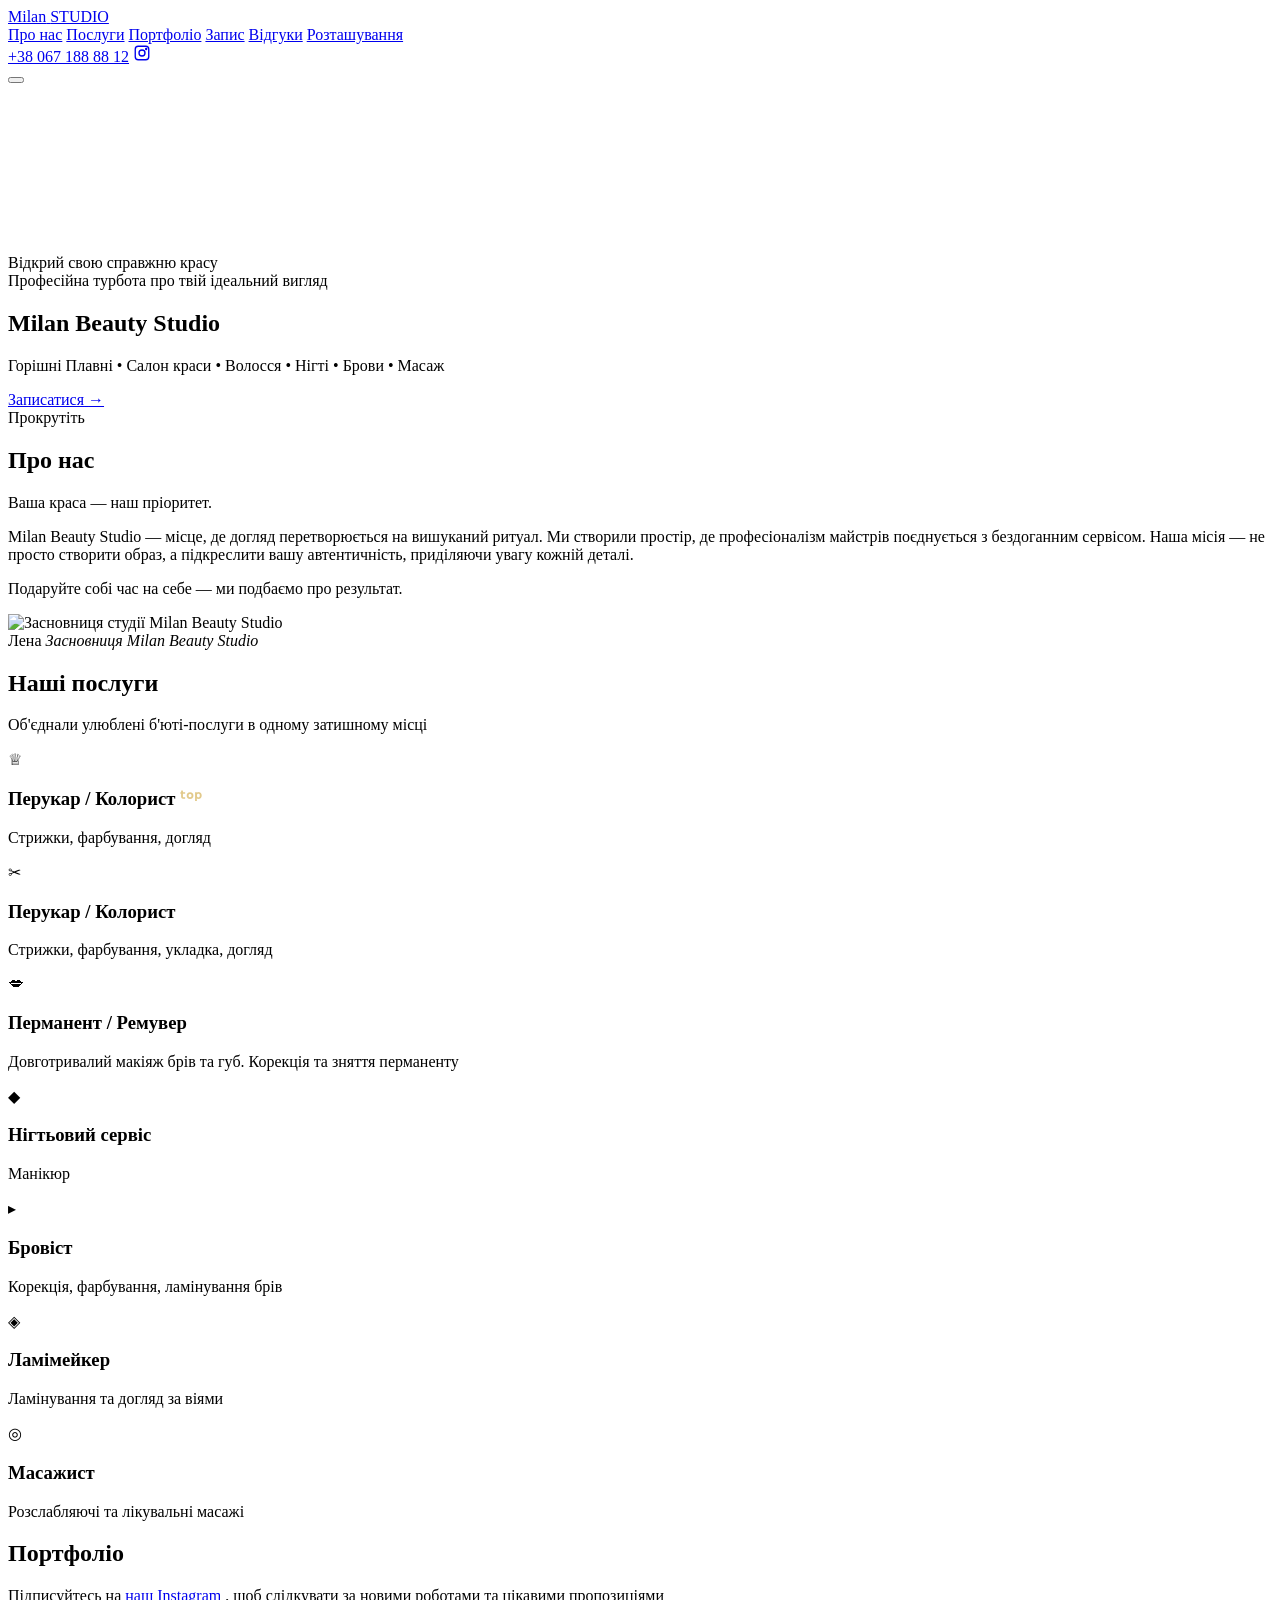
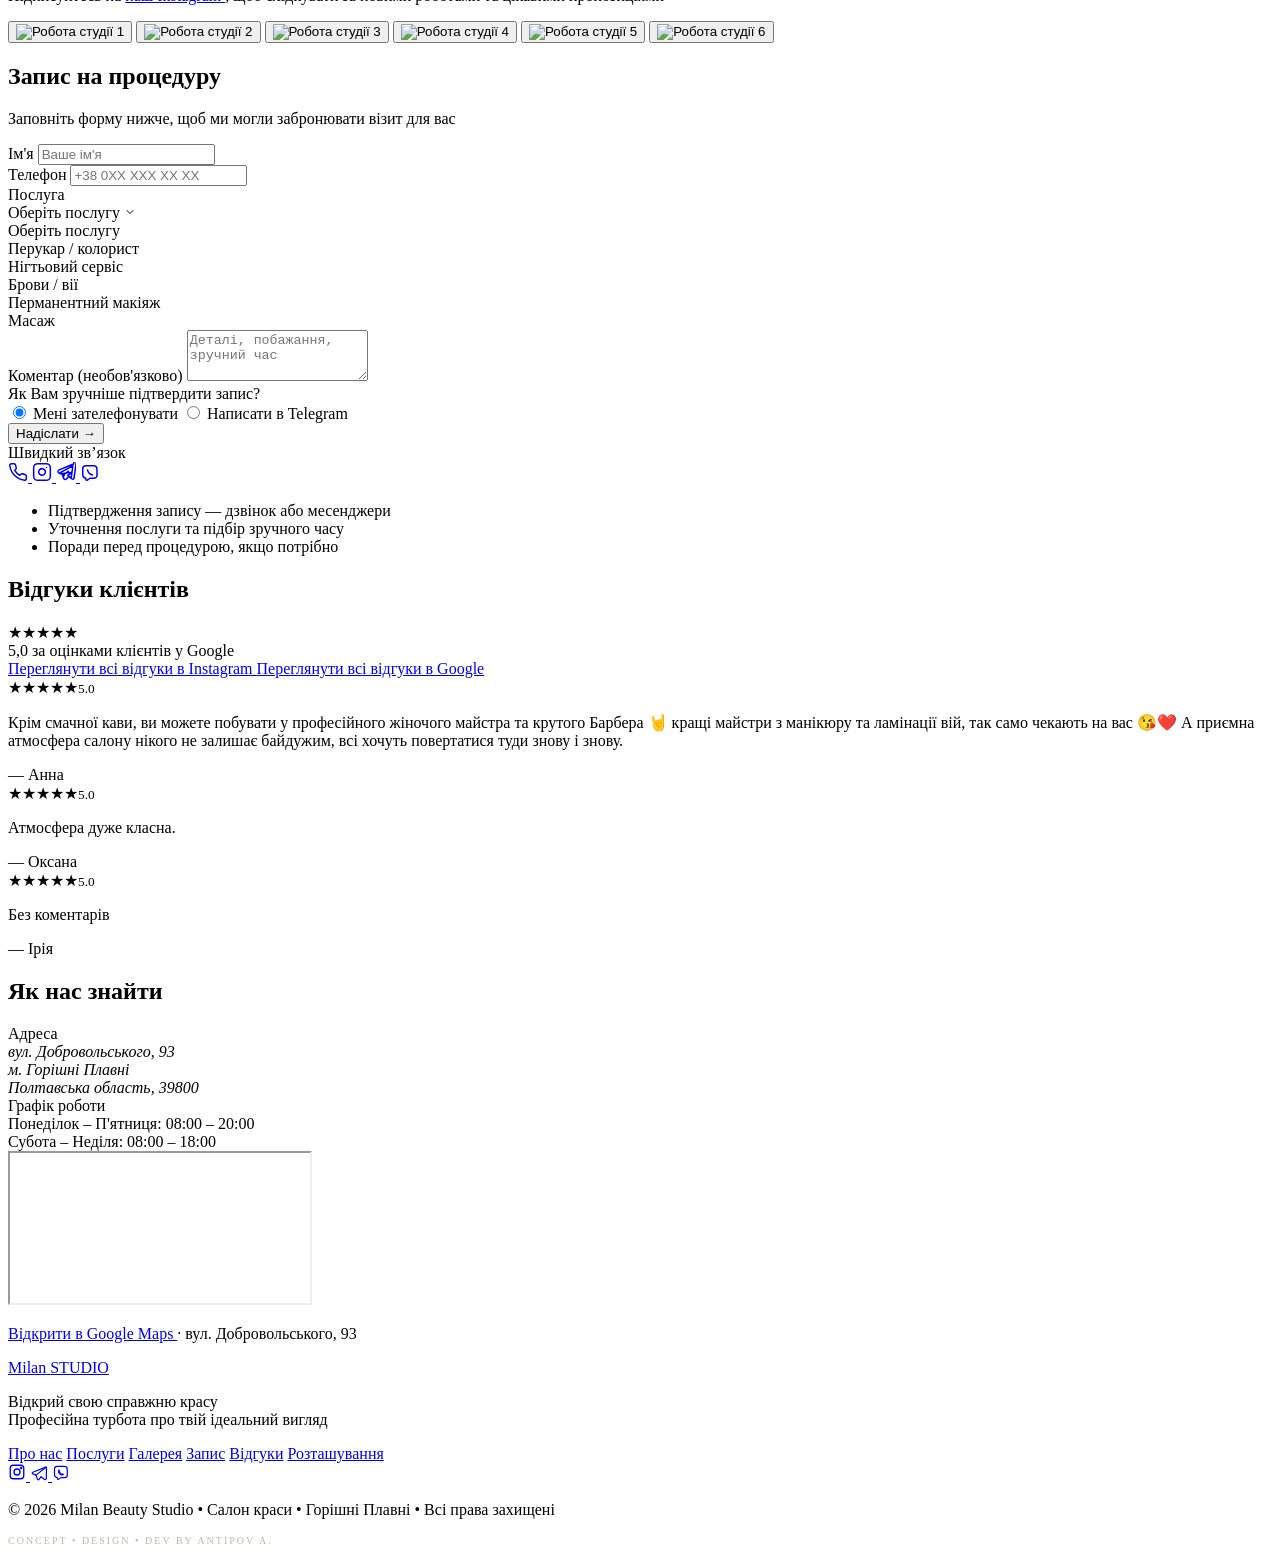
==== index.html @ 23135c17 "Add files via upload" ====
<!doctype html>
<html lang="uk">
  <head>
    <meta charset="UTF-8" />
    <meta name="viewport" content="width=device-width, initial-scale=1.0" />
    <meta
      name="description"
      content="Milan Beauty Studio — салон краси в Горішніх Плавнях. Перукар, колорист, перманент/волоскова техніка, ремувер, майстер нігтьового сервісу, бровіст, ламімейкер, масажист."
    />
    <meta
      name="keywords"
      content="Салон краси Горішні Плавні, перукар, колорист, перманент/волоскова техніка, ремувер, майстер нігтьового сервісу, бровіст, ламімейкер, масажист, Milan Beauty Studio"
    />
    <meta name="author" content="Milan Beauty Studio" />
    <meta property="og:type" content="website" />
    <meta
      property="og:title"
      content="Milan Beauty Studio — Відкрий свою справжню красу"
    />
    <meta
      property="og:description"
      content="Milan Beauty Studio у Горішніх Плавнях: перукар-колорист, перманент (волоскова техніка, ремувер), майстер манікюру, бровіст, ламімейкер та масаж. Твоя краса в одному місці!"
    />
    <meta property="og:locale" content="uk_UA" />
    <title>Milan Beauty Studio — Салон краси • Горішні Плавні</title>
    <link rel="preconnect" href="https://fonts.googleapis.com" />
    <link rel="preconnect" href="https://fonts.gstatic.com" crossorigin />
    <link
      href="https://fonts.googleapis.com/css2?family=Cormorant+Garamond:ital,wght@0,400;0,600;1,400&family=Manrope:wght@300;400;500;600&display=swap"
      rel="stylesheet"
    />
    <link rel="stylesheet" href="styles.css" />
    <link rel="icon" type="image/png" href="images/favicon.png" />
  </head>
  <body>
    <div class="noise" aria-hidden="true"></div>

    <header class="header">
      <a href="#" class="logo" aria-label="Milan Beauty Studio — на головну">
        <span class="logo-milan">Milan</span>
        <span class="logo-studio">STUDIO</span>
      </a>
      <nav class="nav" aria-label="Головне меню">
        <a href="#about">Про нас</a>
        <a href="#services">Послуги</a>
        <a href="#gallery">Портфоліо</a>
        <a href="#contact">Запис</a>
        <a href="#reviews">Відгуки</a>
        <a href="#location">Розташування</a>
      </nav>
      <div class="header-actions">
        <a href="tel:+380671888812" class="header-phone">+38 067 188 88 12</a>
        <a
          href="https://www.instagram.com/milan_beauty_studio/"
          class="header-instagram"
          target="_blank"
          rel="noopener"
          aria-label="Instagram Milan Beauty Studio"
        >
          <svg
            class="ig-icon"
            width="18"
            height="18"
            viewBox="0 0 24 24"
            fill="none"
            xmlns="http://www.w3.org/2000/svg"
            aria-hidden="true"
          >
            <path
              d="M7 3h10a4 4 0 0 1 4 4v10a4 4 0 0 1-4 4H7a4 4 0 0 1-4-4V7a4 4 0 0 1 4-4Z"
              stroke="currentColor"
              stroke-width="1.8"
            />
            <path
              d="M12 16a4 4 0 1 0 0-8 4 4 0 0 0 0 8Z"
              stroke="currentColor"
              stroke-width="1.8"
            />
            <path
              d="M17.5 6.6h.01"
              stroke="currentColor"
              stroke-width="3.2"
              stroke-linecap="round"
            />
          </svg>
        </a>
      </div>
      <button class="burger" aria-label="Відкрити меню" aria-expanded="false">
        <span></span>
        <span></span>
        <span></span>
      </button>
    </header>

    <a
      href="#contact"
      class="floating-booking"
      id="floating-booking"
      aria-label="Перейти до запису"
      hidden
    >
      Записатися
    </a>

    <main>
      <section class="hero">
        <video
          class="hero-video"
          autoplay
          muted
          loop
          playsinline
          webkit-playsinline
          preload="auto"
        >
          <source src="video/background.mp4" type="video/mp4" />
        </video>
        <div class="hero-bg" aria-hidden="true">
          <div class="gradient-orb orb-1"></div>
          <div class="gradient-orb orb-2"></div>
          <div class="gradient-orb orb-3"></div>
        </div>
        <div class="hero-content">
          <p class="hero-tagline animate-in">
            Відкрий свою справжню красу
            <br />Професійна турбота про твій ідеальний вигляд
          </p>
          <h1 class="hero-title animate-in">
            <span class="line">Milan</span>
            <span class="line accent">Beauty Studio</span>
          </h1>
          <p class="hero-sub animate-in">
            Горішні Плавні • Салон краси • Волосся • Нігті • Брови • Масаж
          </p>
          <a href="#contact" class="btn btn-primary animate-in">
            <span>Записатися</span>
            <span class="btn-arrow" aria-hidden="true">→</span>
          </a>
        </div>
        <div class="scroll-hint" aria-hidden="true">
          <span>Прокрутіть</span>
          <div class="scroll-line"></div>
        </div>
      </section>

      <section id="about" class="about">
        <div class="container">
          <div class="about-grid">
            <div class="about-text">
              <h2 class="section-title animate-on-scroll">Про нас</h2>
              <p class="about-lead animate-on-scroll">
                Ваша краса — наш пріоритет.
              </p>
              <p class="about-desc animate-on-scroll">
                Milan Beauty Studio — місце, де догляд перетворюється на
                вишуканий ритуал. Ми створили простір, де професіоналізм
                майстрів поєднується з бездоганним сервісом. Наша місія — не
                просто створити образ, а підкреслити вашу автентичність,
                приділяючи увагу кожній деталі.
              </p>
              <p class="about-desc animate-on-scroll">
                Подаруйте собі час на себе — ми подбаємо про результат.
              </p>
            </div>
            <div class="about-visual animate-on-scroll">
              <div class="logo-circle logo-circle--with-founder">
                <div class="logo-ring"></div>
                <div class="logo-inner">
                  <img
                    src="images/founder.jpg"
                    alt="Засновниця студії Milan Beauty Studio"
                    class="founder-photo"
                  />
                </div>
              </div>
              <div class="founder-caption">
                <span class="founder-name">Лена</span>
                <span class="founder-role"
                  ><i>Засновниця Milan Beauty Studio</i></span
                >
              </div>
            </div>
          </div>
        </div>
      </section>

      <section id="services" class="services">
        <div class="container">
          <h2 class="section-title animate-on-scroll">Наші послуги</h2>
          <p class="section-sub animate-on-scroll">
            Об'єднали улюблені б'юті-послуги в одному затишному місці
          </p>
          <div class="services-grid">
            <article
              class="service-card animate-on-scroll"
              data-service="hair"
              data-delay="0"
            >
              <div class="card-icon" aria-hidden="true">♕</div>
              <h3>Перукар / Колорист <b style="color: #e2c98a">ᵗᵒᵖ</b></h3>
              <p>Стрижки, фарбування, догляд</p>
            </article>
            <article
              class="service-card animate-on-scroll"
              data-service="colorist"
              data-delay="1"
            >
              <div class="card-icon" aria-hidden="true">✂</div>
              <h3>Перукар / Колорист</h3>
              <p>Стрижки, фарбування, укладка, догляд</p>
            </article>
            <article
              class="service-card animate-on-scroll"
              data-service="permanent"
              data-delay="2"
            >
              <div class="card-icon" aria-hidden="true">💋︎</div>
              <h3>Перманент / Ремувер</h3>
              <p>
                Довготривалий макіяж брів та губ. Корекція та зняття перманенту
              </p>
            </article>
            <article
              class="service-card animate-on-scroll"
              data-service="nails"
              data-delay="4"
            >
              <div class="card-icon" aria-hidden="true">◆</div>
              <h3>Нігтьовий сервіс</h3>
              <p>Манікюр</p>
            </article>
            <article
              class="service-card animate-on-scroll"
              data-service="brows"
              data-delay="5"
            >
              <div class="card-icon" aria-hidden="true">▸</div>
              <h3>Бровіст</h3>
              <p>Корекція, фарбування, ламінування брів</p>
            </article>
            <article
              class="service-card animate-on-scroll"
              data-service="lashes"
              data-delay="6"
            >
              <div class="card-icon" aria-hidden="true">◈</div>
              <h3>Ламімейкер</h3>
              <p>Ламінування та догляд за віями</p>
            </article>
            <article
              class="service-card animate-on-scroll"
              data-service="massage"
              data-delay="7"
            >
              <div class="card-icon" aria-hidden="true">◎</div>
              <h3>Масажист</h3>
              <p>Розслабляючі та лікувальні масажі</p>
            </article>
          </div>
        </div>
      </section>

      <section id="gallery" class="gallery">
        <div class="container">
          <h2 class="section-title animate-on-scroll">Портфоліо</h2>
          <p class="section-sub animate-on-scroll">
            <span class="section-sub-extra">
              Підписуйтесь на
              <a
                href="https://www.instagram.com/milan_beauty_studio/"
                target="_blank"
                rel="noopener"
                class="link-inline"
              >
                наш Instagram
              </a>
              , щоб слідкувати за новими роботами та цікавими пропозиціями
            </span>
          </p>
          <div class="gallery-grid">
            <button
              type="button"
              class="gallery-item animate-on-scroll"
              data-index="0"
              data-delay="0"
              aria-label="Відкрити зображення"
            >
              <span class="gallery-placeholder"><span>1</span></span>
            </button>
            <button
              type="button"
              class="gallery-item animate-on-scroll"
              data-index="1"
              data-delay="1"
              aria-label="Відкрити зображення"
            >
              <span class="gallery-placeholder"><span>2</span></span>
            </button>
            <button
              type="button"
              class="gallery-item animate-on-scroll"
              data-index="2"
              data-delay="2"
              aria-label="Відкрити зображення"
            >
              <span class="gallery-placeholder"><span>3</span></span>
            </button>
            <button
              type="button"
              class="gallery-item animate-on-scroll"
              data-index="3"
              data-delay="3"
              aria-label="Відкрити зображення"
            >
              <span class="gallery-placeholder"><span>4</span></span>
            </button>
            <button
              type="button"
              class="gallery-item animate-on-scroll"
              data-index="4"
              data-delay="4"
              aria-label="Відкрити зображення"
            >
              <span class="gallery-placeholder"><span>5</span></span>
            </button>
            <button
              type="button"
              class="gallery-item animate-on-scroll"
              data-index="5"
              data-delay="5"
              aria-label="Відкрити зображення"
            >
              <span class="gallery-placeholder"><span>6</span></span>
            </button>
          </div>
        </div>
      </section>

      <section id="contact" class="contact">
        <div class="container">
          <h2 class="section-title animate-on-scroll">Запис на процедуру</h2>
          <p class="section-sub animate-on-scroll">
            Заповніть форму нижче, щоб ми могли забронювати візит для вас
          </p>
          <div class="contact-wrap">
            <form
              class="contact-form animate-on-scroll"
              id="contact-form"
              novalidate
            >
              <div class="form-group">
                <label for="name">Ім'я</label>
                <input
                  type="text"
                  id="name"
                  name="name"
                  placeholder="Ваше ім'я"
                  required
                  autocomplete="name"
                />
              </div>
              <div class="form-group">
                <label for="phone">Телефон</label>
                <input
                  type="tel"
                  id="phone"
                  name="phone"
                  placeholder="+38 0XX XXX XX XX"
                  required
                  autocomplete="tel"
                />
              </div>
              <div class="form-group">
                <label for="service">Послуга</label>
                <div class="custom-select" id="custom-service-select">
                  <div class="select-trigger">
                    <span class="select-value is-placeholder"
                      >Оберіть послугу</span
                    >
                    <span class="select-arrow" aria-hidden="true">
                      <svg
                        width="12"
                        height="12"
                        viewBox="0 0 24 24"
                        fill="none"
                        stroke="currentColor"
                        stroke-width="2"
                        stroke-linecap="round"
                        stroke-linejoin="round"
                      >
                        <path d="m6 9 6 6 6-6" />
                      </svg>
                    </span>
                  </div>
                  <div class="select-options">
                    <div class="select-option" data-value="">
                      Оберіть послугу
                    </div>
                    <div class="select-option" data-value="hair">
                      Перукар / колорист
                    </div>
                    <div class="select-option" data-value="nails">
                      Нігтьовий сервіс
                    </div>
                    <div class="select-option" data-value="brows">
                      Брови / вії
                    </div>
                    <div class="select-option" data-value="permanent">
                      Перманентний макіяж
                    </div>
                    <div class="select-option" data-value="massage">Масаж</div>
                  </div>
                  <select id="service" name="service" hidden>
                    <option value="">Оберіть послугу</option>
                    <option value="hair">Перукар / колорист</option>
                    <option value="nails">Нігтьовий сервіс</option>
                    <option value="brows">Брови / вії</option>
                    <option value="permanent">Перманентний макіяж</option>
                    <option value="massage">Масаж</option>
                    <option value="other">Інше</option>
                  </select>
                </div>
              </div>
              <div class="form-group">
                <label for="comment">Коментар (необов'язково)</label>
                <textarea
                  id="comment"
                  name="comment"
                  placeholder="Деталі, побажання, зручний час"
                  rows="3"
                ></textarea>
              </div>
              <div class="form-group">
                <span class="form-group-label"
                  >Як Вам зручніше підтвердити запис?</span
                >
                <div class="contact-methods">
                  <label class="contact-method-option">
                    <input
                      type="radio"
                      name="contactMethod"
                      value="phone"
                      checked
                    />
                    <span>Мені зателефонувати</span>
                  </label>
                  <label class="contact-method-option">
                    <input type="radio" name="contactMethod" value="telegram" />
                    <span>Написати в Telegram</span>
                  </label>
                </div>
              </div>
              <button type="submit" class="btn btn-primary">
                <span>Надіслати</span>
                <span class="btn-arrow" aria-hidden="true">→</span>
              </button>
            </form>
            <div class="contact-info animate-on-scroll">
              <div class="contact-side-card">
                <div class="contact-side-title">Швидкий зв’язок</div>
                <div class="contact-messengers">
                  <a
                    href="tel:+380671888812"
                    class="messenger-link messenger-link--gold"
                    aria-label="Зателефонувати"
                  >
                    <svg
                      width="20"
                      height="20"
                      viewBox="0 0 24 24"
                      fill="none"
                      stroke="currentColor"
                      stroke-width="1.8"
                      stroke-linecap="round"
                      stroke-linejoin="round"
                    >
                      <path
                        d="M22 16.92v3a2 2 0 0 1-2.18 2 19.79 19.79 0 0 1-8.63-3.07 19.5 19.5 0 0 1-6-6 19.79 19.79 0 0 1-3.07-8.67A2 2 0 0 1 4.11 2h3a2 2 0 0 1 2 1.72 12.84 12.84 0 0 0 .7 2.81 2 2 0 0 1-.45 2.11L8.09 9.91a16 16 0 0 0 6 6l1.27-1.27a2 2 0 0 1 2.11-.45 12.84 12.84 0 0 0 2.81.7A2 2 0 0 1 22 16.92z"
                      ></path>
                    </svg>
                  </a>
                  <a
                    href="https://www.instagram.com/milan_beauty_studio/"
                    target="_blank"
                    rel="noopener"
                    class="messenger-link messenger-link--gold"
                    aria-label="Instagram"
                  >
                    <svg
                      width="20"
                      height="20"
                      viewBox="0 0 24 24"
                      fill="none"
                      stroke="currentColor"
                      stroke-width="1.8"
                      stroke-linecap="round"
                      stroke-linejoin="round"
                    >
                      <rect
                        x="2"
                        y="2"
                        width="20"
                        height="20"
                        rx="5"
                        ry="5"
                      ></rect>
                      <path
                        d="M16 11.37A4 4 0 1 1 12.63 8 4 4 0 0 1 16 11.37z"
                      ></path>
                      <line x1="17.5" y1="6.5" x2="17.51" y2="6.5"></line>
                    </svg>
                  </a>
                  <a
                    href="https://t.me/milan_beauty_studio"
                    target="_blank"
                    rel="noopener"
                    class="messenger-link messenger-link--gold"
                    aria-label="Telegram"
                  >
                    <svg
                      width="20"
                      height="20"
                      viewBox="0 0 24 24"
                      fill="none"
                      stroke="currentColor"
                      stroke-width="1.8"
                      stroke-linecap="round"
                      stroke-linejoin="round"
                    >
                      <path
                        d="M21.198 2.433a2.242 2.242 0 0 0-1.022.215l-16.5 6.75a2.25 2.25 0 0 0 .131 4.154l3.772 1.261 1.435 4.607a2.25 2.25 0 0 0 4.122.31l1.892-2.523 4.237 3.178c.9.675 2.207.136 2.355-.994l3-21a2.25 2.25 0 0 0-2.422-2.548zm-11.234 12.153l-1.041 4.167-.714-2.292 6.545-5.355-4.79 3.48zm8.286 4.664l-4.11-3.083 4.864-3.534c.184-.134.12-.416-.104-.46a.375.375 0 0 0-.256.048L8.35 13.91l-3.366-1.125L20.25 4.5l-2 14.75z"
                      ></path>
                    </svg>
                  </a>
                  <a
                    href="viber://chat?number=380671888812"
                    class="messenger-link messenger-link--gold"
                    aria-label="Viber"
                  >
                    <svg
                      width="20"
                      height="20"
                      viewBox="0 0 24 24"
                      fill="none"
                      stroke="currentColor"
                      stroke-width="1.8"
                      stroke-linecap="round"
                      stroke-linejoin="round"
                    >
                      <path
                        d="M7.5 4.5h9c2 0 3.7 1.6 3.8 3.6l.2 7.5c0 2.1-1.7 3.9-3.8 3.9H12l-3.2 2.2c-.7.5-1.8 0-1.8-.9v-1.3c-2.1-.3-3.7-2.1-3.7-4.1V8.1c0-2 1.6-3.6 3.7-3.6Z"
                      ></path>
                      <path d="M9 9.5c.6 3 3 5.4 6 6"></path>
                    </svg>
                  </a>
                </div>
                <ul class="contact-side-list">
                  <li>Підтвердження запису — дзвінок або месенджери</li>
                  <li>Уточнення послуги та підбір зручного часу</li>
                  <li>Поради перед процедурою, якщо потрібно</li>
                </ul>
              </div>
            </div>
          </div>
          <div
            class="form-message"
            id="form-message"
            role="status"
            aria-live="polite"
          ></div>
        </div>
      </section>

      <section id="reviews" class="reviews">
        <div class="container">
          <h2 class="section-title animate-on-scroll">Відгуки клієнтів</h2>
          <div class="reviews-header animate-on-scroll">
            <div class="reviews-rating">
              <div class="reviews-stars" aria-hidden="true">
                <span>★</span><span>★</span><span>★</span><span>★</span
                ><span>★</span>
              </div>
              <div class="reviews-rating-text">
                <span class="reviews-score">5,0</span>
                <span class="reviews-count">за оцінками клієнтів у Google</span>
              </div>
            </div>
            <div class="reviews-actions">
              <a
                href="https://www.instagram.com/stories/highlights/17861953732556971/"
                target="_blank"
                rel="noopener noreferrer"
                class="reviews-instagram-link"
              >
                Переглянути всі відгуки в Instagram
              </a>
              <a
                href="https://www.google.com/search?sca_esv=0108a123375dd053&rlz=1C1EJFC_enUA1092UA1092&sxsrf=ANbL-n5P2ZR54gQAkziRDM-YKCuRHKph7Q:1772395387892&si=AL3DRZEsmMGCryMMFSHJ3StBhOdZ2-6yYkXd_doETEE1OR-qOXvUXi4VD6vNwYn8CuT9R5lMsakT3--D7A-kIrVBMjGua5Uk2KOWjRf7sTzF7E3GKkyyRh0bwq_8BDy6gVDN8MdtFz_h6VKzwHfrB7R01fQPTc3neA%3D%3D&q=Milan+beauty+studio+%D0%9E%D1%82%D0%B7%D1%8B%D0%B2%D1%8B&sa=X&ved=2ahUKEwiXrvyrv_-SAxU6OBAIHdGTELgQ0bkNegQINBAF&biw=1280&bih=632&dpr=1.5"
                target="_blank"
                rel="noopener noreferrer"
                class="reviews-google-link"
              >
                Переглянути всі відгуки в Google
              </a>
            </div>
          </div>
          <div
            id="google-reviews"
            class="reviews-grid animate-on-scroll"
            aria-live="polite"
          ></div>
        </div>
      </section>

      <section id="location" class="location">
        <div class="container">
          <h2 class="section-title animate-on-scroll">Як нас знайти</h2>
          <div class="location-content animate-on-scroll">
            <div class="location-info">
              <div class="location-info-block">
                <span class="location-label">Адреса</span>
                <address class="location-address">
                  вул. Добровольського, 93<br />
                  м. Горішні Плавні<br />
                  Полтавська область, 39800
                </address>
              </div>
              <div class="location-info-block">
                <span class="location-label">Графік роботи</span>
                <div class="location-schedule">
                  Понеділок – П'ятниця: 08:00 – 20:00<br />
                  Субота – Неділя: 08:00 – 18:00
                </div>
              </div>
            </div>
            <div class="location-map-wrap">
              <iframe
                class="map-iframe"
                src="https://www.google.com/maps/embed?pb=!1m18!1m12!1m3!1d2153.2511680959688!2d33.62156617581374!3d49.01802297135419!2m3!1f0!2f0!3f0!3m2!1i1024!2i768!4f13.1!3m3!1m2!1s0x40d9ffeaef4dd303%3A0x3d02c3890ea6c912!2sMilan%20beauty%20studio!5e1!3m2!1sru!2sua!4v1772482575842!5m2!1sru!2sua"
                title="Карта: Milan Beauty Studio, Горішні Плавні"
                loading="lazy"
                referrerpolicy="no-referrer-when-downgrade"
              >
              </iframe>
              <p class="map-hint">
                <a
                  href="https://maps.app.goo.gl/ufTjxpPbPKPDBWF26"
                  target="_blank"
                  rel="noopener noreferrer"
                >
                  Відкрити в Google Maps
                </a>
                · вул. Добровольського, 93
              </p>
            </div>
          </div>
        </div>
      </section>
    </main>

    <footer class="footer">
      <div class="container">
        <div class="footer-inner">
          <a href="#" class="logo footer-logo">
            <span class="logo-milan">Milan</span>
            <span class="logo-studio">STUDIO</span>
          </a>
          <p class="footer-tagline">
            Відкрий свою справжню красу<br />Професійна турбота про твій
            ідеальний вигляд
          </p>
          <nav class="footer-nav" aria-label="Підвал">
            <a href="#about">Про нас</a>
            <a href="#services">Послуги</a>
            <a href="#gallery">Галерея</a>
            <a href="#contact">Запис</a>
            <a href="#reviews">Відгуки</a>
            <a href="#location">Розташування</a>
          </nav>
          <div class="footer-social" aria-label="Соцмережі">
            <a
              href="https://www.instagram.com/milan_beauty_studio"
              target="_blank"
              rel="noopener noreferrer"
              class="footer-social-link"
              aria-label="Instagram"
            >
              <svg
                width="18"
                height="18"
                viewBox="0 0 24 24"
                fill="none"
                xmlns="http://www.w3.org/2000/svg"
                aria-hidden="true"
              >
                <path
                  d="M7 3h10a4 4 0 0 1 4 4v10a4 4 0 0 1-4 4H7a4 4 0 0 1-4-4V7a4 4 0 0 1 4-4Z"
                  stroke="currentColor"
                  stroke-width="1.8"
                />
                <path
                  d="M12 16a4 4 0 1 0 0-8 4 4 0 0 0 0 8Z"
                  stroke="currentColor"
                  stroke-width="1.8"
                />
                <path
                  d="M17.5 6.6h.01"
                  stroke="currentColor"
                  stroke-width="3.2"
                  stroke-linecap="round"
                />
              </svg>
            </a>
            <a
              href="https://t.me/milan_beauty_studio"
              target="_blank"
              rel="noopener noreferrer"
              class="footer-social-link"
              aria-label="Telegram"
            >
              <svg
                width="18"
                height="18"
                viewBox="0 0 24 24"
                fill="none"
                xmlns="http://www.w3.org/2000/svg"
                aria-hidden="true"
              >
                <path
                  d="M21 5.5 3.7 12.3c-1 .4-1 1.8.1 2.2l4.3 1.6 1.7 5.4c.3 1 1.7 1.2 2.3.3l2.6-3.5 4.8 3.6c.8.6 2 .1 2.2-.9L22 7c.2-1.3-1-2.3-2.2-1.5Z"
                  stroke="currentColor"
                  stroke-width="1.6"
                  stroke-linejoin="round"
                />
                <path
                  d="M8 16.2 20.6 6.4"
                  stroke="currentColor"
                  stroke-width="1.6"
                  stroke-linecap="round"
                />
              </svg>
            </a>
            <a
              href="viber://chat?number=380671888812"
              class="footer-social-link"
              aria-label="Viber"
            >
              <svg
                width="18"
                height="18"
                viewBox="0 0 24 24"
                fill="none"
                xmlns="http://www.w3.org/2000/svg"
                aria-hidden="true"
              >
                <path
                  d="M7.5 4.5h9c2 0 3.7 1.6 3.8 3.6l.2 7.5c0 2.1-1.7 3.9-3.8 3.9H12l-3.2 2.2c-.7.5-1.8 0-1.8-.9v-1.3c-2.1-.3-3.7-2.1-3.7-4.1V8.1c0-2 1.6-3.6 3.7-3.6Z"
                  stroke="currentColor"
                  stroke-width="1.6"
                  stroke-linejoin="round"
                />
                <path
                  d="M9 9.5c.6 3 3 5.4 6 6"
                  stroke="currentColor"
                  stroke-width="1.6"
                  stroke-linecap="round"
                />
                <path
                  d="M14.8 14.8l-1.1.9c-.5.4-1.2.4-1.7 0-1.1-.8-2.2-1.9-3-3-.4-.5-.4-1.2 0-1.7l.9-1.1"
                  stroke="currentColor"
                  stroke-width="1.6"
                  stroke-linecap="round"
                  stroke-linejoin="round"
                />
              </svg>
            </a>
          </div>
          <p class="footer-copy">
            © 2026 Milan Beauty Studio • Салон краси • Горішні Плавні • Всі
            права захищені
          </p>
          <p
            style="
              font-family: serif;
              font-size: 10px;
              letter-spacing: 2px;
              color: #8a7055;
              text-transform: uppercase;
              margin-top: 10px;
              opacity: 0.5;
            "
          >
            Concept • Design • Dev by Antipov A.
          </p>
        </div>
      </div>
    </footer>

    <div
      class="lightbox"
      id="lightbox"
      role="dialog"
      aria-modal="true"
      aria-label="Перегляд зображення"
      hidden
    >
      <button type="button" class="lightbox-close" aria-label="Закрити">
        ×
      </button>
      <div class="lightbox-content">
        <button
          type="button"
          class="lightbox-nav lightbox-prev"
          aria-label="Попередній"
        >
          <svg
            viewBox="0 0 24 24"
            fill="none"
            stroke="currentColor"
            xmlns="http://www.w3.org/2000/svg"
          >
            <path
              d="M15 18l-6-6 6-6"
              stroke-linecap="round"
              stroke-linejoin="round"
            />
          </svg>
        </button>
        <img src="" alt="" id="lightbox-img" />
        <button
          type="button"
          class="lightbox-nav lightbox-next"
          aria-label="Наступний"
        >
          <svg
            viewBox="0 0 24 24"
            fill="none"
            stroke="currentColor"
            xmlns="http://www.w3.org/2000/svg"
          >
            <path
              d="M9 18l6-6-6-6"
              stroke-linecap="round"
              stroke-linejoin="round"
            />
          </svg>
        </button>
      </div>
    </div>

    <div
      class="price-modal"
      id="price-modal"
      role="dialog"
      aria-modal="true"
      aria-label="Прайс-лист послуг"
      hidden
    >
      <div class="price-modal-overlay"></div>
      <div class="price-modal-container animate-on-scroll">
        <button type="button" class="price-modal-close" aria-label="Закрити">
          ×
        </button>
        <div class="price-modal-content">
          <header class="price-modal-header">
            <h2 id="modal-category-title" class="price-modal-title">Послуги</h2>
          </header>
          <div class="price-table-wrap">
            <table class="price-table">
              <thead>
                <tr class="price-header-row">
                  <th class="price-header-name">Послуги</th>
                  <th class="price-header-val badge-master">
                    <div class="master-badge-item">
                      <div class="master-photo-circle">
                        <img
                          src="images/founder.jpg"
                          alt="Майстер"
                          class="master-photo"
                          id="photo-master"
                        />
                      </div>
                      <span class="price-badge">Майстер</span>
                    </div>
                  </th>
                  <th class="price-header-val badge-top-master">
                    <div class="master-badge-item">
                      <div class="master-photo-circle">
                        <img
                          src="images/founder.jpg"
                          alt="Топ-Майстер"
                          class="master-photo"
                          id="photo-top-master"
                        />
                      </div>
                      <span class="price-badge">Топ-майстер</span>
                    </div>
                  </th>
                </tr>
              </thead>
              <tbody id="modal-price-body">
                <!-- Контент буде додано через JS -->
              </tbody>
            </table>
          </div>
          <footer class="price-modal-footer">
            <p>* Остаточна вартість залежить від обсягу роботи.</p>
            <a href="#contact" class="btn btn-primary price-modal-btn"
              >Записатися</a
            >
          </footer>
        </div>
      </div>
    </div>

    <script type="application/ld+json">
      {
        "@context": "https://schema.org",
        "@type": "BeautySalon",
        "name": "Milan Beauty Studio",
        "description": "Красота, косметика та догляд за собою. Перукар, перманентний макіяж, масаж, салон краси.",
        "url": "https://www.instagram.com/milan_beauty_studio",
        "telephone": "+380671888812",
        "address": {
          "@type": "PostalAddress",
          "streetAddress": "вул. Добровольського, 93",
          "addressLocality": "Горішні Плавні",
          "addressRegion": "Полтавська область",
          "postalCode": "39800",
          "addressCountry": "UA"
        },
        "openingHoursSpecification": [
          {
            "@type": "OpeningHoursSpecification",
            "dayOfWeek": [
              "Monday",
              "Tuesday",
              "Wednesday",
              "Thursday",
              "Friday"
            ],
            "opens": "08:00",
            "closes": "20:00"
          },
          {
            "@type": "OpeningHoursSpecification",
            "dayOfWeek": ["Saturday", "Sunday"],
            "opens": "08:00",
            "closes": "18:00"
          }
        ],
        "priceRange": "$$"
      }
    </script>
    <script src="script.js"></script>
  </body>
</html>
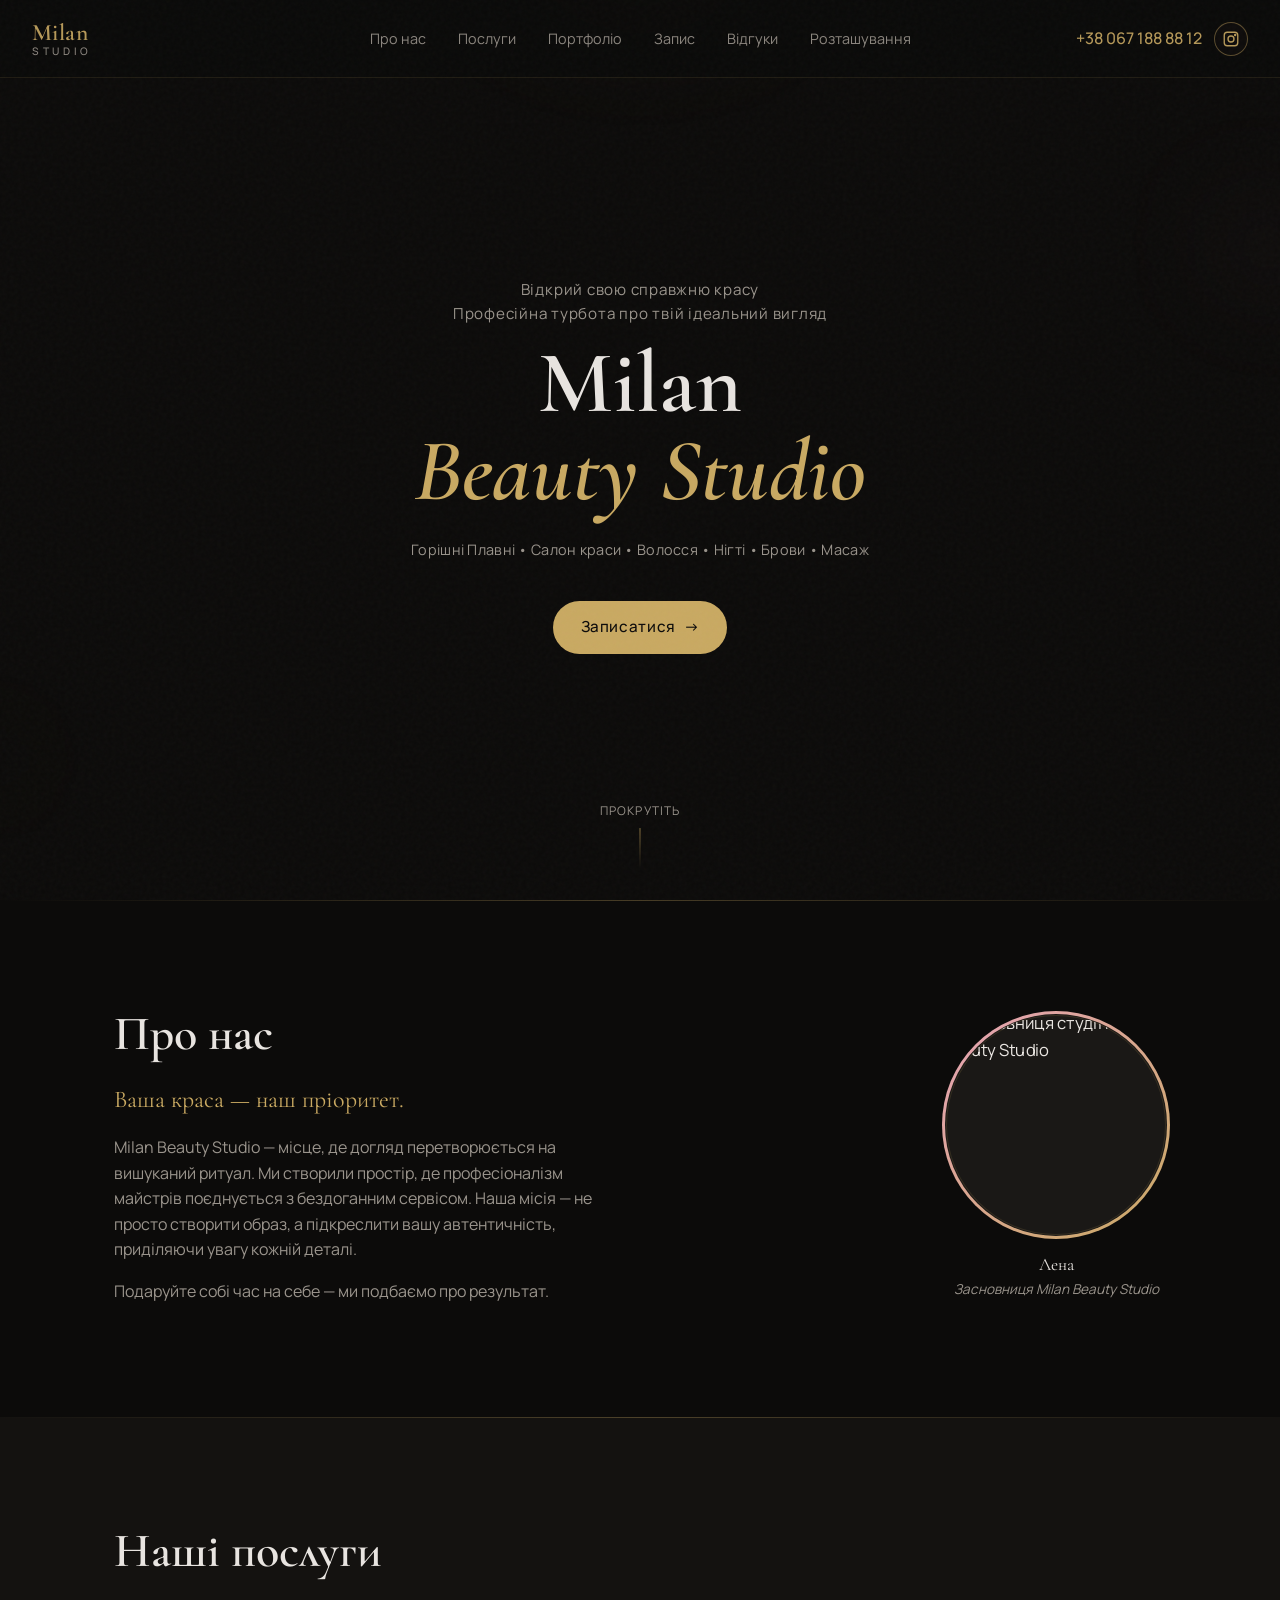
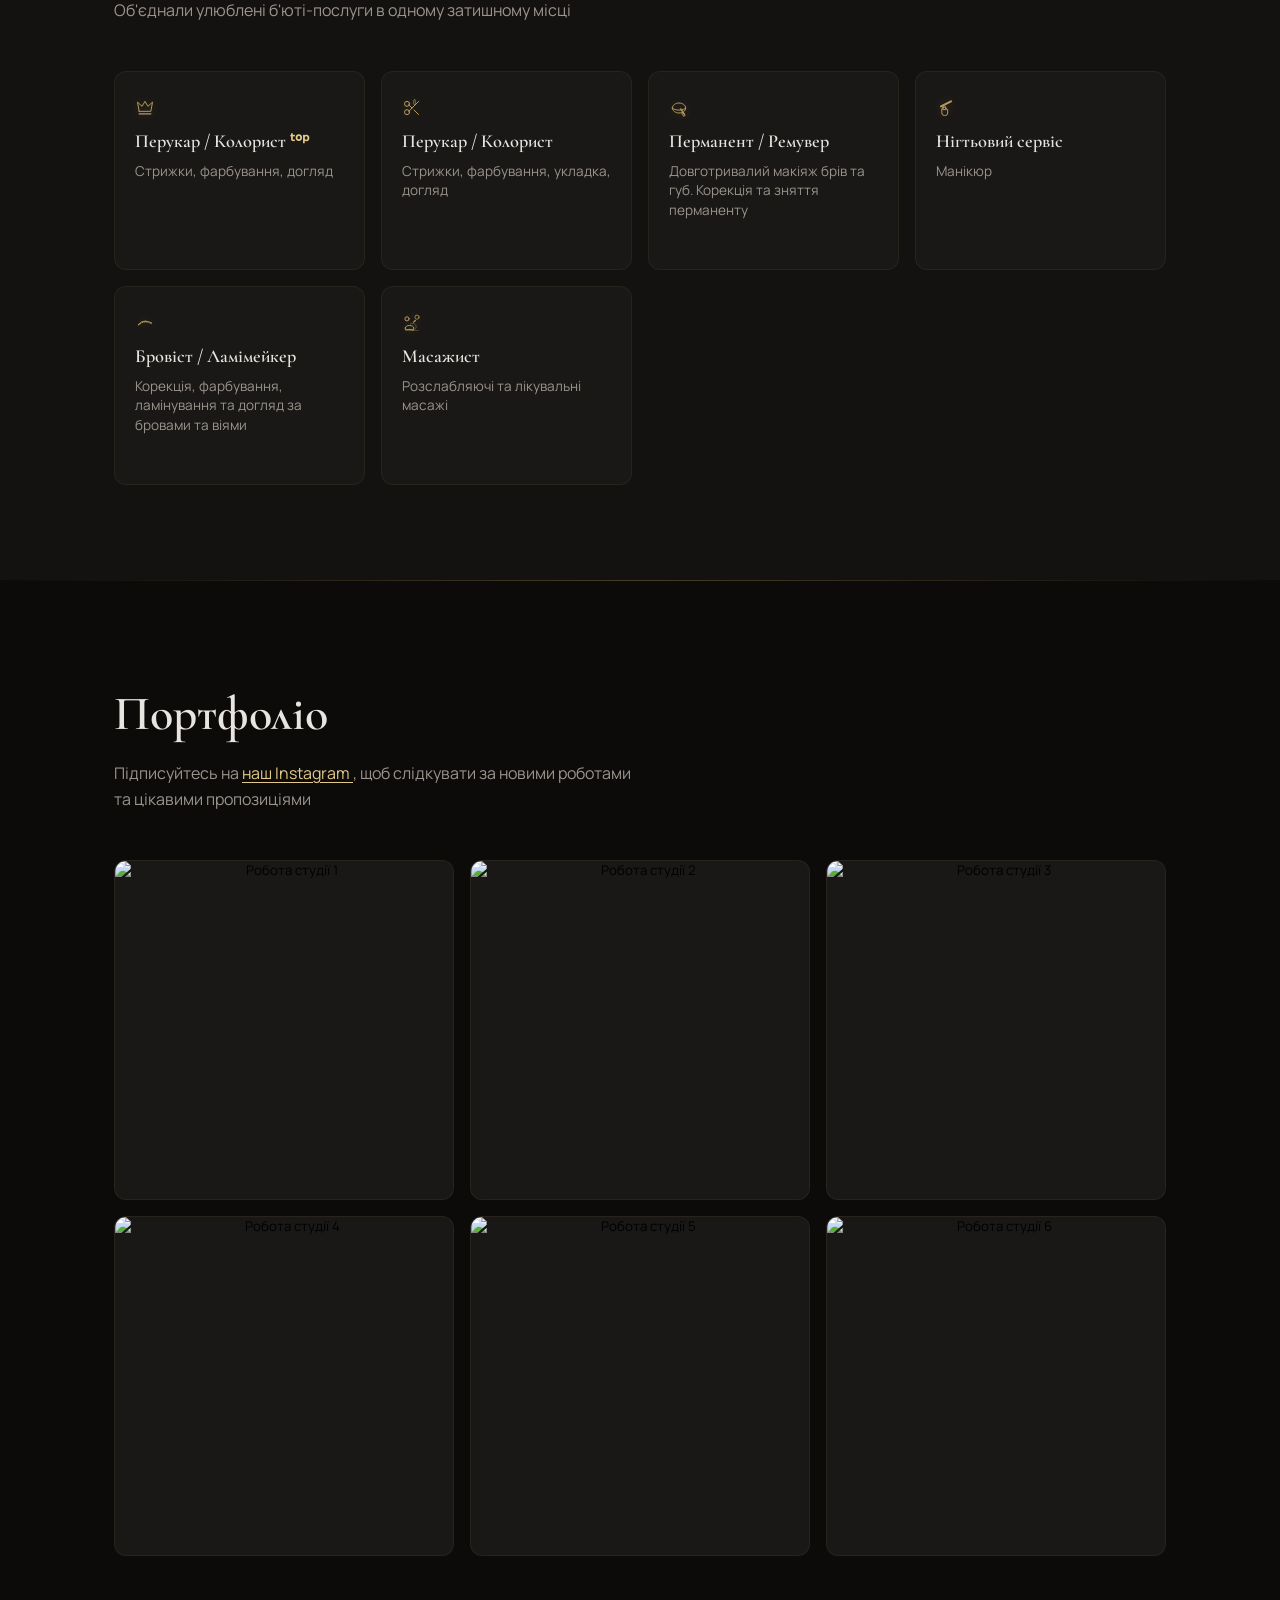
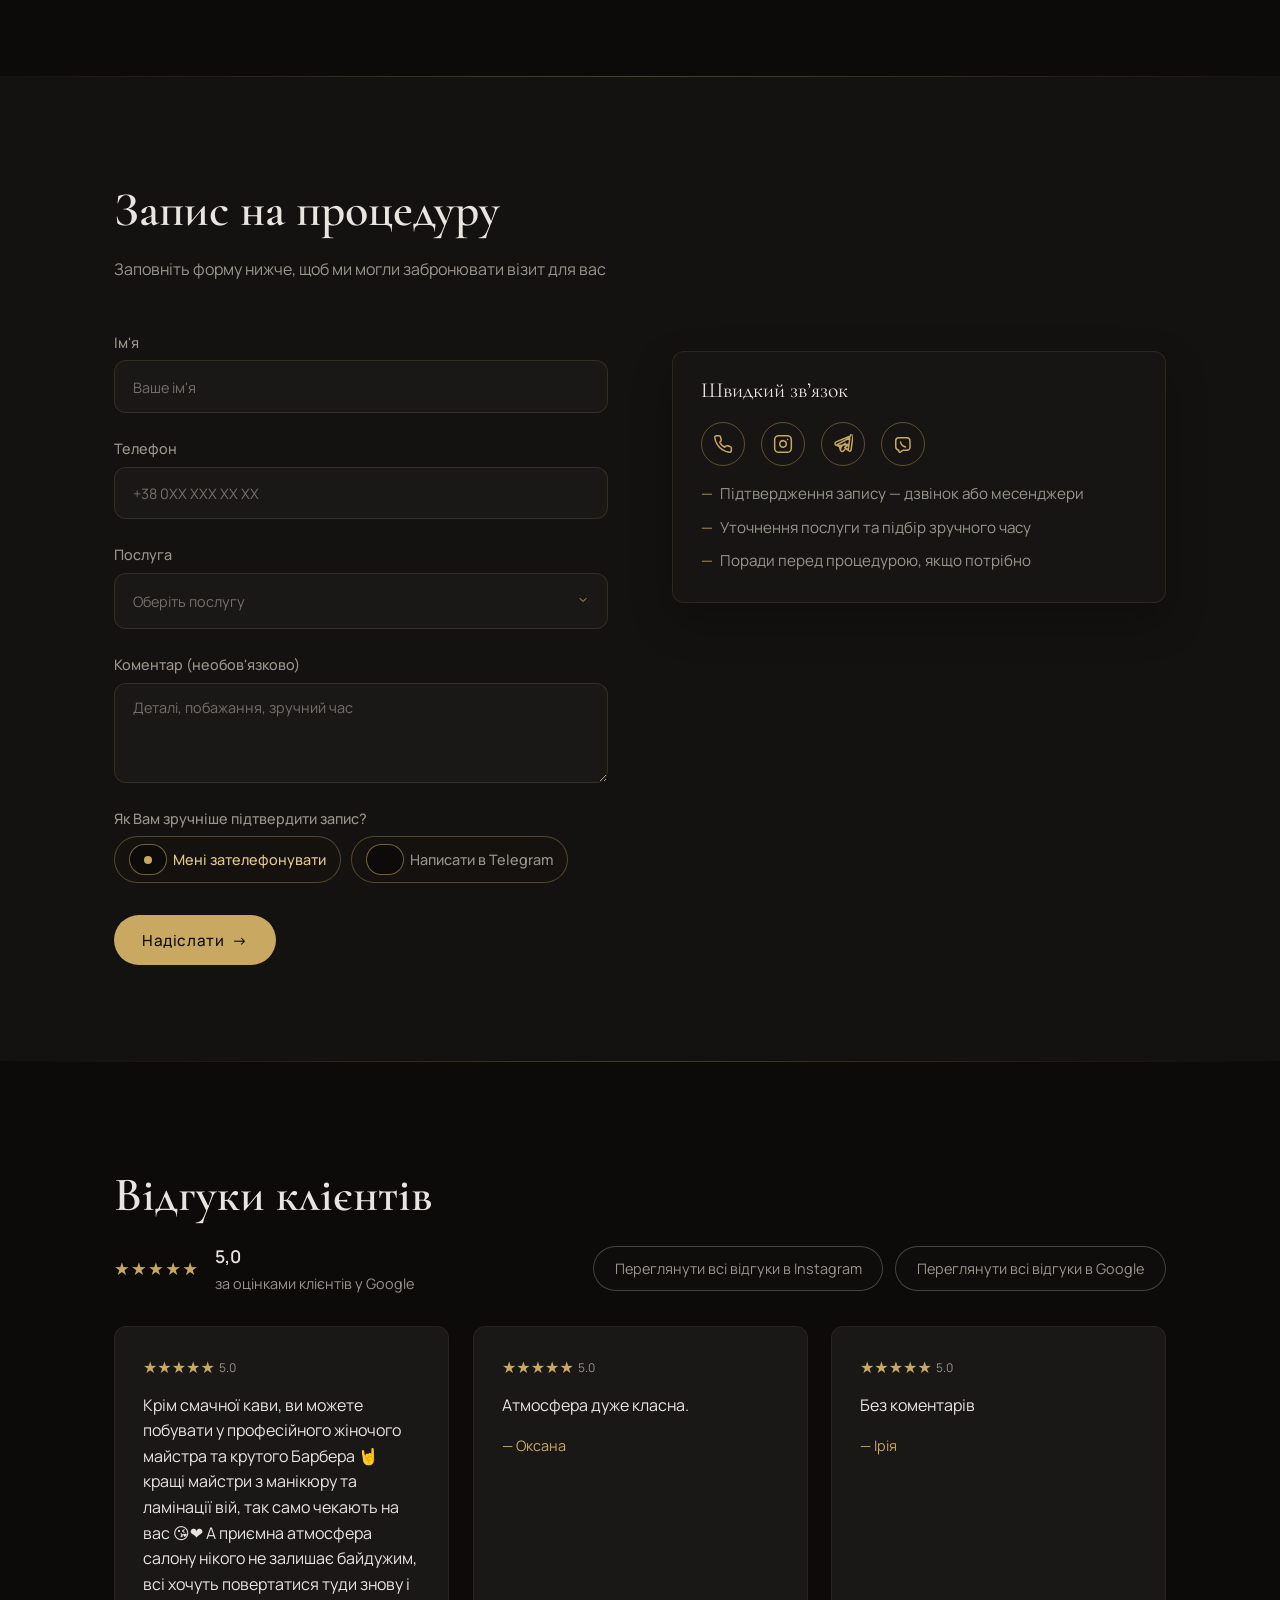
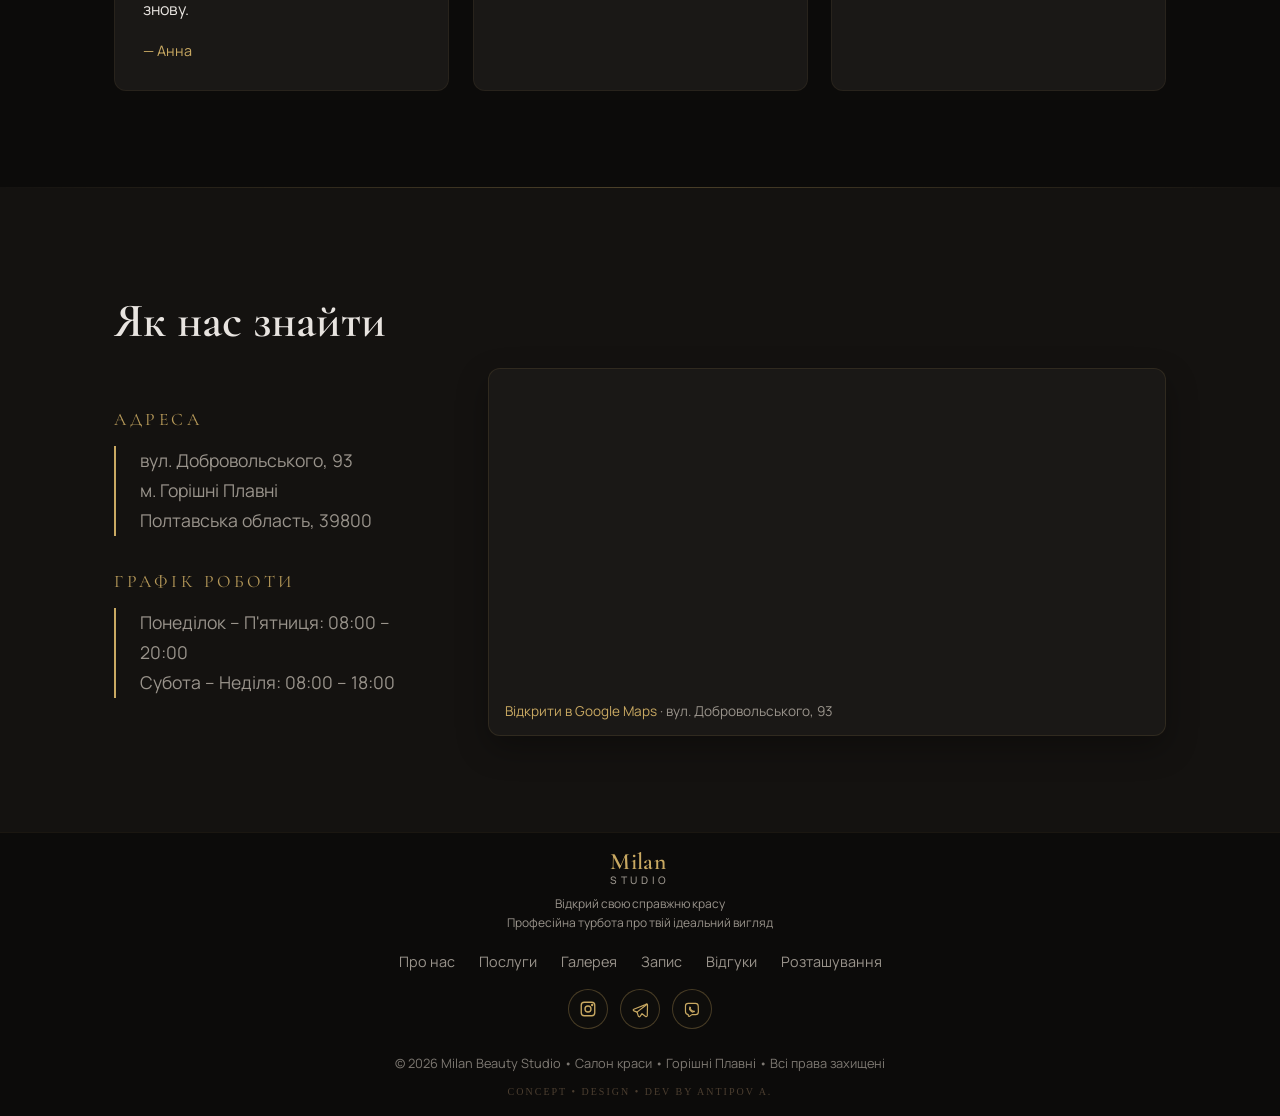
==== commit e2136b0d: "Add files via upload" ====
--- a/index.html
+++ b/index.html
@@ -196,7 +196,12 @@
               data-service="hair"
               data-delay="0"
             >
-              <div class="card-icon" aria-hidden="true">♕</div>
+              <div class="card-icon" aria-hidden="true">
+                <svg viewBox="0 0 24 24" fill="none" stroke="currentColor" stroke-width="1.2" stroke-linecap="round" stroke-linejoin="round">
+                  <path d="M5 16L3 5L8.5 10L12 4L15.5 10L21 5L19 16H5Z"/>
+                  <path d="M5 19H19" stroke-width="1.5"/>
+                </svg>
+              </div>
               <h3>Перукар / Колорист <b style="color: #e2c98a">ᵗᵒᵖ</b></h3>
               <p>Стрижки, фарбування, догляд</p>
             </article>
@@ -205,7 +210,16 @@
               data-service="colorist"
               data-delay="1"
             >
-              <div class="card-icon" aria-hidden="true">✂</div>
+              <div class="card-icon" aria-hidden="true">
+                <svg viewBox="0 0 24 24" fill="none" stroke="currentColor" stroke-width="1.2" stroke-linecap="round" stroke-linejoin="round">
+                  <circle cx="6" cy="7" r="3"/>
+                  <circle cx="6" cy="17" r="3"/>
+                  <path d="M20 4L8.12 15.88"/>
+                  <path d="M14.47 14.48L20 20"/>
+                  <path d="M8.12 8.12L12 12"/>
+                  <rect x="14" y="2" width="2" height="6" rx="1" opacity="0.6"/>
+                </svg>
+              </div>
               <h3>Перукар / Колорист</h3>
               <p>Стрижки, фарбування, укладка, догляд</p>
             </article>
@@ -214,7 +228,15 @@
               data-service="permanent"
               data-delay="2"
             >
-              <div class="card-icon" aria-hidden="true">💋︎</div>
+              <div class="card-icon" aria-hidden="true">
+                <svg viewBox="0 0 24 24" fill="none" stroke="currentColor" stroke-width="1.2" stroke-linecap="round" stroke-linejoin="round">
+                  <path d="M4 12c0-3.5 4-6 8-6s8 2.5 8 6-4 6-8 6-8-2.5-8-6z" />
+                  <path d="M4 12c1.5 1.5 4 2.5 8 2.5s6.5-1 8-2.5" />
+                  <path d="M14 13l4 6" stroke-width="1.4" />
+                  <path d="M16 16l3 4.5M15 14.5l3 4.5" opacity="0.6" />
+                  <rect x="17" y="17.5" width="4" height="2" transform="rotate(56 17 17.5)" opacity="0.8" />
+                </svg>
+              </div>
               <h3>Перманент / Ремувер</h3>
               <p>
                 Довготривалий макіяж брів та губ. Корекція та зняття перманенту
@@ -225,7 +247,14 @@
               data-service="nails"
               data-delay="4"
             >
-              <div class="card-icon" aria-hidden="true">◆</div>
+              <div class="card-icon" aria-hidden="true">
+                <svg viewBox="0 0 24 24" fill="none" stroke="currentColor" stroke-width="1.2" stroke-linecap="round" stroke-linejoin="round">
+                  <path d="M7 14v4a3 3 0 0 0 3 3h1a3 3 0 0 0 3-3v-4" />
+                  <path d="M7 14c0-2 1-3 3-3s3 1 3 3" />
+                  <path d="M8.5 11.5c0-1.5 0.5-2 1.5-2s1.5 0.5 1.5 2v2.5h-3v-2.5z" fill="currentColor" fill-opacity="0.1" />
+                  <path d="M6 10l12-6" stroke-width="2.5" stroke-linecap="round" />
+                </svg>
+              </div>
               <h3>Нігтьовий сервіс</h3>
               <p>Манікюр</p>
             </article>
@@ -234,25 +263,35 @@
               data-service="brows"
               data-delay="5"
             >
-              <div class="card-icon" aria-hidden="true">▸</div>
-              <h3>Бровіст</h3>
-              <p>Корекція, фарбування, ламінування брів</p>
-            </article>
-            <article
-              class="service-card animate-on-scroll"
-              data-service="lashes"
-              data-delay="6"
-            >
-              <div class="card-icon" aria-hidden="true">◈</div>
-              <h3>Ламімейкер</h3>
-              <p>Ламінування та догляд за віями</p>
+              <div class="card-icon" aria-hidden="true">
+                <svg viewBox="0 0 24 24" fill="none" stroke="currentColor" stroke-width="1.2" stroke-linecap="round" stroke-linejoin="round">
+                  <path d="M4 14c3-4 8-6 16-2"/>
+                  <path d="M4 15c3-4 8-6 16-2" opacity="0.5"/>
+                  <path d="M6 13.5L6.5 12.5" opacity="0.8"/>
+                  <path d="M9 11.5L9.5 10.5" opacity="0.8"/>
+                  <path d="M12 10.5L12.5 9.5" opacity="0.8"/>
+                </svg>
+              </div>
+              <h3>Бровіст / Ламімейкер</h3>
+              <p>
+                Корекція, фарбування, ламінування та догляд за бровами та віями
+              </p>
             </article>
             <article
               class="service-card animate-on-scroll"
               data-service="massage"
               data-delay="7"
             >
-              <div class="card-icon" aria-hidden="true">◎</div>
+              <div class="card-icon" aria-hidden="true">
+                <svg viewBox="0 0 24 24" fill="none" stroke="currentColor" stroke-width="1.2" stroke-linecap="round" stroke-linejoin="round">
+                  <circle cx="6" cy="7" r="2.5" />
+                  <path d="M4 18c0-2 2-3 5-3s5 1 5 3v2H4v-2z" />
+                  <circle cx="18" cy="5" r="2.5" opacity="0.8" />
+                  <path d="M14 11l2-2" stroke-width="1.5" />
+                  <path d="M10 13c2-1 4-1 6 1s1 4-1 6-4 1-6-1" opacity="0.4" />
+                  <path d="M4 21h16" opacity="0.3" />
+                </svg>
+              </div>
               <h3>Масажист</h3>
               <p>Розслабляючі та лікувальні масажі</p>
             </article>
--- a/styles.css
+++ b/styles.css
@@ -0,0 +1,2247 @@
+/* ===== Variables ===== */
+html {
+  scroll-behavior: smooth;
+}
+
+@media (prefers-reduced-motion: reduce) {
+  html {
+    scroll-behavior: auto;
+  }
+}
+
+:root {
+  --bg: #0c0b0a;
+  --bg-elevated: #141210;
+  --bg-card: #1a1816;
+  --text: #e8e4e0;
+  --text-muted: #9a948c;
+  --gold: #c9a962;
+  --gold-light: #e2c98a;
+  --gold-dim: #8b7340;
+  --gradient-ring: linear-gradient(135deg, #e8a4b8, #c9a962, #e8c97a, #e8a4b8);
+  --gradient-orb-1: radial-gradient(ellipse 80% 50% at 50% 0%, rgba(201, 169, 98, 0.15), transparent 70%);
+  --gradient-orb-2: radial-gradient(ellipse 60% 40% at 80% 20%, rgba(232, 164, 184, 0.08), transparent 60%);
+  --gradient-orb-3: radial-gradient(ellipse 50% 30% at 20% 80%, rgba(232, 201, 122, 0.06), transparent 50%);
+  --font-display: "Cormorant Garamond", Georgia, serif;
+  --font-body: "Manrope", system-ui, sans-serif;
+  --radius: 12px;
+  --transition: 0.4s cubic-bezier(0.4, 0, 0.2, 1);
+  --transition-fast: 0.2s ease;
+}
+
+/* ===== Reset & Base ===== */
+*, *::before, *::after {
+  box-sizing: border-box;
+  margin: 0;
+  padding: 0;
+}
+
+html {
+  scroll-behavior: smooth;
+}
+
+@media (prefers-reduced-motion: reduce) {
+  html { scroll-behavior: auto; }
+  *, *::before, *::after {
+    animation-duration: 0.01ms !important;
+    animation-iteration-count: 1 !important;
+    transition-duration: 0.01ms !important;
+  }
+}
+
+body {
+  font-family: var(--font-body);
+  font-size: 16px;
+  line-height: 1.6;
+  color: var(--text);
+  background: var(--bg);
+  overflow-x: hidden;
+}
+
+.noise {
+  position: fixed;
+  inset: 0;
+  pointer-events: none;
+  z-index: 9999;
+  opacity: 0.03;
+  background-image: url("data:image/svg+xml,%3Csvg viewBox='0 0 256 256' xmlns='http://www.w3.org/2000/svg'%3E%3Cfilter id='n'%3E%3CfeTurbulence type='fractalNoise' baseFrequency='0.9' numOctaves='4' stitchTiles='stitch'/%3E%3C/filter%3E%3Crect width='100%25' height='100%25' filter='url(%23n)'/%3E%3C/svg%3E");
+}
+
+a {
+  color: inherit;
+  text-decoration: none;
+  transition: color var(--transition-fast), opacity var(--transition-fast);
+}
+
+a:hover {
+  color: var(--gold-light);
+}
+
+button {
+  font-family: inherit;
+  cursor: pointer;
+  border: none;
+  background: none;
+}
+
+input, textarea {
+  font-family: inherit;
+  font-size: 1rem;
+}
+
+/* ===== Layout ===== */
+.container {
+  width: 100%;
+  max-width: 1100px;
+  margin: 0 auto;
+  padding: 0 1.5rem;
+}
+
+/* ===== Header ===== */
+.header {
+  position: fixed;
+  top: 0;
+  left: 0;
+  right: 0;
+  z-index: 100;
+  display: flex;
+  align-items: center;
+  justify-content: space-between;
+  padding: 1.25rem 2rem;
+  background: rgba(12, 11, 10, 0.98);
+  border-bottom: 1px solid rgba(201, 169, 98, 0.12);
+  transition: background var(--transition);
+  opacity: 0.9;
+}
+
+.header.scrolled {
+  background: rgba(12, 11, 10, 0.92);
+  backdrop-filter: blur(12px);
+}
+
+.logo {
+  display: flex;
+  flex-direction: column;
+  align-items: flex-start;
+  line-height: 1.1;
+}
+
+.logo-milan {
+  font-family: var(--font-display);
+  font-size: 1.47rem;
+  font-weight: 600;
+  color: var(--gold);
+  font-style: "Playfair Display", serif;
+  letter-spacing: 0.02em;
+}
+
+.logo-studio {
+  font-size: 0.65rem;
+  font-weight: 500;
+  letter-spacing: 0.35em;
+  color: var(--text-muted);
+  text-transform: uppercase;
+}
+
+.nav {
+  display: flex;
+  gap: 2rem;
+  justify-content: center !important;
+}
+
+@media (min-width: 769px) {
+  .nav {
+    position: absolute;
+    left: 50%;
+    transform: translateX(-50%);
+  }
+}
+
+.nav a {
+  font-size: 0.9rem;
+  font-weight: 400;
+  color: var(--text-muted);
+}
+
+.nav a:hover {
+  color: var(--gold);
+}
+
+.header-actions {
+  display: inline-flex;
+  align-items: center;
+  gap: 0.75rem;
+}
+
+.header-phone {
+  font-weight: 500;
+  color: var(--gold);
+}
+
+.header-instagram {
+  width: 34px;
+  height: 34px;
+  display: inline-flex;
+  align-items: center;
+  justify-content: center;
+  border-radius: 999px;
+  border: 1px solid rgba(201, 169, 98, 0.45);
+  color: var(--gold);
+  background: rgba(20, 18, 16, 0.55);
+  transition: background var(--transition-fast), border-color var(--transition-fast),
+    transform var(--transition-fast), box-shadow var(--transition-fast);
+}
+
+.header-instagram:hover {
+  background: rgba(201, 169, 98, 0.12);
+  border-color: rgba(201, 169, 98, 0.8);
+  transform: translateY(-1px);
+  box-shadow: 0 10px 24px rgba(0, 0, 0, 0.35);
+}
+
+.burger {
+  display: none;
+  flex-direction: column;
+  gap: 6px;
+}
+
+.burger span {
+  width: 24px;
+  height: 2px;
+  background: var(--text);
+  transition: var(--transition-fast);
+}
+
+.burger.open span:nth-child(1) {
+  transform: rotate(45deg) translate(6px, 6px);
+}
+.burger.open span:nth-child(2) {
+  opacity: 0;
+}
+.burger.open span:nth-child(3) {
+  transform: rotate(-45deg) translate(6px, -6px);
+}
+
+@media (max-width: 768px) {
+  .header {
+    padding: 0.75rem 1.25rem;
+    display: grid;
+    grid-template-columns: 1fr auto 1fr;
+    align-items: center;
+  }
+
+  .logo {
+    justify-self: start;
+  }
+
+  .header-actions {
+    justify-self: center;
+    gap: 0;
+  }
+
+  .burger {
+    justify-self: end;
+    display: flex;
+    z-index: 101;
+  }
+
+  .nav {
+    position: fixed;
+    top: 0;
+    right: -100%;
+    width: 280px;
+    height: 100vh;
+    background: var(--bg-elevated);
+    flex-direction: column;
+    justify-content: center;
+    gap: 1.5rem;
+    padding: 2rem;
+    box-shadow: -8px 0 32px rgba(0, 0, 0, 0.4);
+    transition: right var(--transition);
+    z-index: 99;
+    left: auto;
+    transform: none;
+  }
+  .nav.open {
+    right: 0;
+  }
+  .header-phone {
+    display: none;
+  }
+}
+
+body.menu-open {
+  overflow: hidden;
+}
+body.menu-open::after {
+  content: "";
+  position: fixed;
+  inset: 0;
+  background: rgba(0, 0, 0, 0.5);
+  z-index: 98;
+}
+
+.floating-booking {
+  position: fixed;
+  right: 1.25rem;
+  bottom: 1.25rem;
+  z-index: 120;
+  padding: 0.85rem 1.25rem;
+  border-radius: 999px;
+  background: var(--gold);
+  color: var(--bg);
+  font-weight: 600;
+  letter-spacing: 0.04em;
+  box-shadow: 0 18px 45px rgba(0, 0, 0, 0.35);
+  transition: transform var(--transition-fast), box-shadow var(--transition-fast),
+    background var(--transition-fast);
+}
+
+.floating-booking:hover {
+  background: var(--gold-light);
+  color: var(--bg);
+  transform: translateY(-2px);
+  box-shadow: 0 22px 55px rgba(0, 0, 0, 0.45);
+}
+
+/* ===== Hero ===== */
+.hero {
+  min-height: 100vh;
+  display: flex;
+  flex-direction: column;
+  align-items: center;
+  justify-content: center;
+  text-align: center;
+  padding: 6rem 1.5rem 4rem;
+  position: relative;
+  overflow: hidden;
+  background: var(--bg);
+}
+
+.hero-bg {
+  position: absolute;
+  inset: 0;
+  pointer-events: none;
+}
+
+.gradient-orb {
+  position: absolute;
+  border-radius: 50%;
+  filter: blur(60px);
+  animation: orb-float 12s ease-in-out infinite;
+}
+
+.orb-1 {
+  width: 400px;
+  height: 400px;
+  background: var(--gradient-orb-1);
+  top: -10%;
+  left: 50%;
+  transform: translateX(-50%);
+  animation-delay: 0s;
+}
+
+.orb-2 {
+  width: 300px;
+  height: 300px;
+  background: var(--gradient-orb-2);
+  top: 20%;
+  right: -5%;
+  animation-delay: -4s;
+}
+
+.orb-3 {
+  width: 250px;
+  height: 250px;
+  background: var(--gradient-orb-3);
+  bottom: 10%;
+  left: -5%;
+  animation-delay: -8s;
+}
+
+@keyframes orb-float {
+  0%, 100% { transform: translate(-50%, 0) scale(1); opacity: 0.8; }
+  50% { transform: translate(-50%, -20px) scale(1.05); opacity: 1; }
+}
+
+.orb-2, .orb-3 {
+  transform: none;
+}
+
+.orb-2 { animation-name: orb-float-2; }
+.orb-3 { animation-name: orb-float-3; }
+
+@keyframes orb-float-2 {
+  0%, 100% { transform: translate(0, 0); opacity: 0.6; }
+  50% { transform: translate(-15px, 15px); opacity: 1; }
+}
+
+@keyframes orb-float-3 {
+  0%, 100% { transform: translate(0, 0); opacity: 0.5; }
+  50% { transform: translate(15px, -10px); opacity: 0.9; }
+}
+
+.hero-content {
+  position: relative;
+  z-index: 1;
+}
+
+.hero-video {
+  pointer-events: none;
+}
+
+video.hero-video {
+  position: absolute;
+  inset: 0; 
+  width: 100%;
+  height: 100%;
+  object-fit: cover;
+  opacity: .25;
+}
+
+.hero-tagline {
+  font-size: 0.95rem;
+  color: var(--text-muted);
+  margin-bottom: 0.75rem;
+  letter-spacing: 0.05em;
+}
+
+.hero-title {
+  font-family: var(--font-display);
+  font-size: clamp(3rem, 10vw, 5.5rem);
+  font-weight: 600;
+  line-height: 1;
+  margin-bottom: 0.5rem;
+  padding-bottom: 15px;
+}
+
+.hero-title .line {
+  display: block;
+}
+
+.hero-title .accent {
+  color: var(--gold);
+  font-style: italic;
+}
+
+.hero-sub {
+  font-size: 0.9rem;
+  color: var(--text-muted);
+  margin-bottom: 2.5rem;
+  letter-spacing: 0.02em;
+}
+
+.hero-light-layers {
+  position: absolute;
+  inset: 0;
+  overflow: hidden;
+  mix-blend-mode: screen;
+  opacity: 0.65;
+}
+
+/* Окремі світлові смуги */
+.light-strip {
+  position: absolute;
+  width: 40%;
+  height: 140%;
+  top: -20%;
+  background: linear-gradient(
+    120deg,
+    rgba(255, 255, 255, 0.02),
+    rgba(255, 255, 255, 0.16),
+    rgba(255, 255, 255, 0.02)
+  );
+  filter: blur(40px);
+  transform-origin: center;
+  animation: light-sweep 24s ease-in-out infinite;
+}
+
+/* Різні положення / кольорові відтінки для глибини */
+.strip-1 {
+  left: -10%;
+  animation-delay: 0s;
+  background: linear-gradient(
+    115deg,
+    rgba(201, 169, 98, 0.02),
+    rgba(255, 255, 255, 0.18),
+    rgba(232, 164, 184, 0.05)
+  );
+}
+
+.strip-2 {
+  left: 35%;
+  animation-delay: -8s;
+  background: linear-gradient(
+    135deg,
+    rgba(232, 164, 184, 0.03),
+    rgba(255, 255, 255, 0.2),
+    rgba(201, 169, 98, 0.03)
+  );
+}
+
+.strip-3 {
+  right: -15%;
+  animation-delay: -16s;
+  background: linear-gradient(
+    145deg,
+    rgba(232, 201, 122, 0.03),
+    rgba(255, 255, 255, 0.16),
+    rgba(201, 169, 98, 0.02)
+  );
+}
+
+/* Анімація повільного руху / нахилу */
+@keyframes light-sweep {
+  0% {
+    transform: translate3d(0, 0, 0) rotate(18deg);
+    opacity: 0.4;
+  }
+  25% {
+    transform: translate3d(-6%, -4%, 0) rotate(20deg) scale(1.02);
+    opacity: 0.7;
+  }
+  50% {
+    transform: translate3d(4%, 4%, 0) rotate(16deg) scale(1.04);
+    opacity: 0.9;
+  }
+  75% {
+    transform: translate3d(-4%, 6%, 0) rotate(19deg) scale(1.02);
+    opacity: 0.7;
+  }
+  100% {
+    transform: translate3d(0, 0, 0) rotate(18deg);
+    opacity: 0.4;
+  }
+}
+
+/* Для користувачів з reduced-motion — спокійніший фон */
+@media (prefers-reduced-motion: reduce) {
+  .hero-light-layers {
+    opacity: 0.4;
+  }
+  .light-strip {
+    animation: none;
+  }
+}
+
+/* Buttons ===== */
+.btn {
+  display: inline-flex;
+  align-items: center;
+  gap: 0.5rem;
+  padding: 0.9rem 1.75rem;
+  font-size: 0.95rem;
+  font-weight: 500;
+  letter-spacing: 0.04em;
+  border-radius: 999px;
+  transition: var(--transition);
+}
+
+.btn-primary {
+  background: var(--gold);
+  color: var(--bg);
+}
+
+.btn-primary:hover {
+  background: var(--gold-light);
+  color: var(--bg);
+  transform: translateY(-2px);
+  box-shadow: 0 8px 24px rgba(201, 169, 98, 0.25);
+}
+
+.btn-arrow {
+  transition: transform var(--transition-fast);
+}
+
+.btn:hover .btn-arrow {
+  transform: translateX(4px);
+}
+
+/* Scroll hint ===== */
+.scroll-hint {
+  position: absolute;
+  bottom: 2rem;
+  left: 50%;
+  transform: translateX(-50%);
+  display: flex;
+  flex-direction: column;
+  align-items: center;
+  gap: 0.5rem;
+  color: var(--text-muted);
+  font-size: 0.75rem;
+  letter-spacing: 0.1em;
+  text-transform: uppercase;
+  animation: scroll-pulse 2s ease-in-out infinite;
+}
+
+.scroll-line {
+  width: 1px;
+  height: 40px;
+  background: linear-gradient(to bottom, var(--gold-dim), transparent);
+  border-radius: 2px;
+  animation: scroll-line 2s ease-in-out infinite;
+}
+
+@keyframes scroll-pulse {
+  0%, 100% { opacity: 0.6; }
+  50% { opacity: 1; }
+}
+
+@keyframes scroll-line {
+  0% { transform: scaleY(0); transform-origin: top; }
+  50% { transform: scaleY(1); transform-origin: top; }
+  51% { transform-origin: bottom; }
+  100% { transform: scaleY(0); transform-origin: bottom; }
+}
+
+/* ===== Animations (entrance) ===== */
+.animate-in {
+  opacity: 0;
+  transform: translateY(24px);
+  animation: fade-up 0.8s cubic-bezier(0.4, 0, 0.2, 1) forwards;
+}
+
+.animate-in:nth-child(1) { animation-delay: 0.1s; }
+.animate-in:nth-child(2) { animation-delay: 0.2s; }
+.animate-in:nth-child(3) { animation-delay: 0.3s; }
+.animate-in:nth-child(4) { animation-delay: 0.4s; }
+.animate-in:nth-child(5) { animation-delay: 0.5s; }
+.animate-in:nth-child(6) { animation-delay: 0.6s; }
+.animate-in:nth-child(7) { animation-delay: 0.7s; }
+.animate-in:nth-child(8) { animation-delay: 0.8s; }
+.animate-in:nth-child(9) { animation-delay: 0.9s; }
+
+@keyframes fade-up {
+  to {
+    opacity: 1;
+    transform: translateY(0);
+  }
+}
+
+/* ===== Section titles ===== */
+.section-title {
+  font-family: var(--font-display);
+  font-size: clamp(2rem, 5vw, 3rem);
+  font-weight: 600;
+  margin-bottom: 0.5rem;
+  color: var(--text);
+}
+
+.section-sub {
+  font-size: 1rem;
+  color: var(--text-muted);
+  margin-bottom: 3rem;
+  max-width: 520px;
+}
+
+.section-sub .link-inline {
+  color: var(--gold-light);
+  text-decoration: underline;
+  text-decoration-thickness: 1px;
+  text-underline-offset: 3px;
+}
+
+.section-sub .link-inline:hover {
+  color: var(--gold);
+}
+
+/* ===== About ===== */
+.about {
+  padding: 6rem 0;
+}
+
+/* Преміальні розділювачі між усіма секціями */
+main > section {
+  position: relative;
+}
+
+main > section + section::before {
+  content: "";
+  position: absolute;
+  top: 0;
+  left: 0;
+  right: 0;
+  height: 1px;
+  pointer-events: none;
+  background: linear-gradient(
+    to right,
+    rgba(12, 11, 10, 0),
+    rgba(201, 169, 98, 0.35),
+    rgba(12, 11, 10, 0)
+  );
+  opacity: 0.9;
+}
+
+.about-grid {
+  display: grid;
+  grid-template-columns: 1fr auto;
+  gap: 4rem;
+  align-items: center;
+}
+
+.about-visual {
+  display: flex;
+  flex-direction: column;
+  align-items: center;
+}
+
+.about-lead {
+  font-family: var(--font-display);
+  font-size: 1.5rem;
+  color: var(--gold);
+  margin-bottom: 1rem;
+}
+
+.about-desc {
+  color: var(--text-muted);
+  margin-bottom: 1rem;
+  max-width: 480px;
+}
+
+.logo-circle {
+  position: relative;
+  width: 220px;
+  height: 220px;
+  display: flex;
+  align-items: center;
+  justify-content: center;
+}
+
+.logo-ring {
+  position: absolute;
+  inset: -4px;
+  border-radius: 50%;
+  background: var(--gradient-ring);
+  background-size: 300% 300%;
+  animation: gradient-rotate 8s ease infinite;
+  padding: 3px;
+}
+
+.logo-ring::after {
+  content: "";
+  position: absolute;
+  inset: 3px;
+  border-radius: 50%;
+  background: var(--bg-card);
+}
+
+.logo-inner {
+  position: relative;
+  z-index: 1;
+  width: 100%;
+  height: 100%;
+  border-radius: 50%;
+  background: var(--bg-card);
+  display: flex;
+  flex-direction: column;
+  align-items: center;
+  justify-content: center;
+  box-shadow: inset 0 0 0 1px rgba(201, 169, 98, 0.15);
+  overflow: hidden;
+}
+
+.logo-inner .logo-milan {
+  font-size: 2rem;
+}
+
+.logo-inner .logo-studio {
+  font-size: 0.5rem;
+}
+
+@keyframes gradient-rotate {
+  0% { background-position: 0% 50%; }
+  50% { background-position: 100% 50%; }
+  100% { background-position: 0% 50%; }
+}
+
+@media (max-width: 768px) {
+  .about-grid {
+    grid-template-columns: 1fr;
+    text-align: center;
+  }
+  .about-desc {
+    max-width: none;
+  }
+  .about-visual {
+    order: -1;
+    margin: 0 auto;
+  }
+}
+
+/* About: founder photo in logo circle */
+.logo-circle--with-founder {
+  display: inline-flex;
+  flex-direction: column;
+  align-items: center;
+  justify-content: center;
+}
+
+.founder-photo {
+  width: 100%;
+  height: 100%;
+  object-fit: cover;
+  border-radius: 50%;
+  transform: scale(1.04);
+  filter: saturate(1.05) contrast(1.02);
+}
+
+.founder-caption {
+  margin-top: 1rem;
+  text-align: center;
+}
+
+.founder-name {
+  display: block;
+  font-family: var(--font-display);
+  font-size: 1.1rem;
+  color: var(--text);
+}
+
+.founder-role {
+  display: block;
+  font-size: 0.85rem;
+  color: var(--text-muted);
+}
+
+/* ===== Services ===== */
+.services {
+  padding: 6rem 0;
+  background: var(--bg-elevated);
+}
+
+.services-grid {
+  display: grid;
+  grid-template-columns: repeat(auto-fill, minmax(220px, 1fr));
+  gap: 1rem;
+}
+
+.service-card {
+  background: var(--bg-card);
+  border: 1px solid rgba(201, 169, 98, 0.08);
+  border-radius: var(--radius);
+  padding: 1.5rem 1.25rem 3rem; /* Компактніші відступи */
+  transition: var(--transition);
+  position: relative;
+  overflow: hidden;
+  cursor: pointer;
+  display: flex;
+  flex-direction: column;
+  height: 100%;
+}
+
+.service-card::after {
+  content: "Переглянути прайс →";
+  position: absolute;
+  bottom: 1.25rem;
+  left: 1.25rem;
+  font-size: 0.7rem;
+  color: var(--gold);
+  font-weight: 600;
+  letter-spacing: 0.05em;
+  text-transform: uppercase;
+  opacity: 0;
+  transform: translateY(5px);
+  transition: all var(--transition-fast);
+}
+
+.service-card:hover {
+  border-color: rgba(201, 169, 98, 0.3);
+  transform: translateY(-4px);
+  box-shadow: 0 15px 30px rgba(0, 0, 0, 0.35);
+  background: rgba(201, 169, 98, 0.03);
+}
+
+.service-card:hover::after {
+  opacity: 1;
+  transform: translateY(0);
+}
+
+.service-card:hover .card-icon {
+  color: var(--gold-light);
+}
+
+.card-icon {
+  font-size: 1.1rem;
+  color: var(--gold);
+  margin-bottom: 0.65rem;
+  opacity: 0.9;
+  transition: transform var(--transition-fast);
+  display: flex;
+  align-items: center;
+  justify-content: flex-start;
+  height: 24px;
+}
+
+.card-icon svg {
+  width: 20px;
+  height: 20px;
+  display: block;
+  filter: drop-shadow(0 0 4px rgba(201, 169, 98, 0.2));
+  transition: filter var(--transition-fast), transform var(--transition-fast);
+}
+
+.service-card:hover .card-icon svg {
+  filter: drop-shadow(0 0 8px rgba(201, 169, 98, 0.6));
+  transform: scale(1.05);
+}
+
+.service-card h3 {
+  font-family: var(--font-display);
+  font-size: 1.15rem;
+  font-weight: 600;
+  margin-bottom: 0.45rem;
+  color: var(--text);
+  line-height: 1.3;
+}
+
+.service-card p {
+  font-size: 0.85rem;
+  color: var(--text-muted);
+  line-height: 1.45;
+  margin-bottom: 0;
+  flex-grow: 1;
+}
+
+/* Services: преміальна кнопка прайсу під сіткою */
+.services-prices {
+  margin-top: 2.5rem;
+  display: flex;
+  flex-direction: column;
+  gap: 1rem;
+  align-items: flex-start;
+}
+
+@media (max-width: 768px) {
+  .services-prices {
+    align-items: flex-start;
+  }
+}
+
+.btn-ghost {
+  background: transparent;
+  color: var(--gold-light);
+  border: 1px solid rgba(201, 169, 98, 0.5);
+  padding-inline: 1.5rem;
+}
+
+.btn-ghost:hover {
+  background: rgba(201, 169, 98, 0.08);
+  color: var(--gold-light);
+  box-shadow: 0 1px 10px #e2c98a;
+}
+
+.prices-note {
+  margin-top: 1rem;
+  font-size: 0.8rem;
+  color: var(--text-muted);
+  max-width: 520px;
+}
+
+/* ===== Gallery ===== */
+.gallery {
+  padding: 6rem 0;
+}
+
+.gallery-grid {
+  display: grid;
+  grid-template-columns: repeat(3, 1fr);
+  gap: 1rem;
+  margin-bottom: 1.5rem;
+}
+
+.gallery-item {
+  aspect-ratio: 1;
+  border-radius: var(--radius);
+  overflow: hidden;
+  background: var(--bg-card);
+  border: 1px solid rgba(201, 169, 98, 0.08);
+  padding: 0;
+  cursor: pointer;
+  transition: var(--transition);
+  display: block;
+  position: relative;
+}
+
+.gallery-item:hover {
+  border-color: rgba(201, 169, 98, 0.25);
+  transform: scale(1.02);
+  box-shadow: 0 12px 32px rgba(0, 0, 0, 0.3);
+}
+
+.gallery-item img {
+  width: 100%;
+  height: 100%;
+  object-fit: cover;
+  display: block;
+}
+
+.gallery-placeholder {
+  width: 100%;
+  height: 100%;
+  display: flex;
+  align-items: center;
+  justify-content: center;
+  color: var(--text-muted);
+  font-size: 1.5rem;
+  font-family: var(--font-display);
+  opacity: 0.6;
+}
+
+.gallery-hint {
+  font-size: 0.85rem;
+  color: var(--text-muted);
+  opacity: 0.8;
+}
+
+.gallery-hint code {
+  background: var(--bg-elevated);
+  padding: 0.15em 0.4em;
+  border-radius: 4px;
+  font-size: 0.9em;
+}
+
+@media (max-width: 768px) {
+  .gallery-grid {
+    grid-template-columns: repeat(2, 1fr);
+  }
+}
+
+/* ===== Lightbox ===== */
+.lightbox {
+  position: fixed;
+  inset: 0;
+  z-index: 1000;
+  background: rgba(0, 0, 0, 0.92);
+  display: flex;
+  align-items: center;
+  justify-content: center;
+  padding: 2rem;
+  opacity: 0;
+  visibility: hidden;
+  transition: opacity var(--transition), visibility var(--transition);
+}
+
+.lightbox[hidden] {
+  display: none;
+}
+
+.lightbox.is-open {
+  opacity: 1;
+  visibility: visible;
+  display: flex;
+}
+
+.lightbox.is-open[hidden] {
+  display: flex;
+}
+
+.lightbox-close {
+  position: absolute;
+  top: 1.5rem;
+  right: 1.5rem;
+  width: 48px;
+  height: 48px;
+  font-size: 2rem;
+  color: var(--text);
+  line-height: 1;
+  display: flex;
+  align-items: center;
+  justify-content: center;
+  border-radius: 50%;
+  transition: background var(--transition-fast), color var(--transition-fast);
+}
+
+.lightbox-close:hover {
+  background: var(--bg-card);
+  color: var(--gold);
+}
+
+.lightbox-content {
+  max-width: 90vw;
+  max-height: 90vh;
+  display: flex;
+  align-items: center;
+  justify-content: center;
+  gap: 1.5rem;
+}
+
+.lightbox-content img {
+  max-width: 100%;
+  max-height: 85vh;
+  width: auto;
+  height: auto;
+  object-fit: contain;
+  border-radius: var(--radius);
+}
+
+.lightbox-nav {
+  width: 54px;
+  height: 54px;
+  border-radius: 50%;
+  border: 1.5px solid rgba(201, 169, 98, 0.4);
+  background: rgba(12, 11, 10, 0.85);
+  display: none;
+  align-items: center;
+  justify-content: center;
+  color: var(--gold-light);
+  cursor: pointer;
+  transition: all var(--transition-fast);
+  backdrop-filter: blur(8px);
+  -webkit-tap-highlight-color: transparent;
+  padding: 0;
+}
+
+.lightbox-nav svg {
+  width: 24px;
+  height: 24px;
+  stroke-width: 2.5;
+  display: block;
+}
+
+.lightbox-nav:hover {
+  background: var(--gold);
+  border-color: var(--gold);
+  color: var(--bg);
+}
+
+.lightbox-nav:active {
+  transform: scale(0.95);
+}
+
+@media (max-width: 768px) {
+  .lightbox-nav {
+    width: 48px;
+    height: 48px;
+    border-color: rgba(201, 169, 98, 0.4);
+    background: rgba(12, 11, 10, 0.85);
+    position: fixed;
+    top: 50%;
+    transform: translateY(-50%);
+    z-index: 1001;
+    backdrop-filter: blur(12px);
+  }
+
+  .lightbox-nav:hover {
+    background: rgba(12, 11, 10, 0.85);
+    color: var(--gold-light);
+    transform: translateY(-50%);
+  }
+
+  .lightbox-nav:active {
+    background: var(--gold);
+    color: var(--bg);
+    transform: translateY(-50%) scale(0.9);
+  }
+  
+  .lightbox-prev {
+    left: 10px;
+  }
+  
+  .lightbox-next {
+    right: 10px;
+  }
+  
+  .lightbox-content {
+    gap: 0;
+    padding: 0;
+    width: 100%;
+    height: 100%;
+  }
+
+  .lightbox-content img {
+    max-width: 95vw;
+    max-height: 80vh;
+  }
+}
+
+/* ===== Contact ===== */
+.contact {
+  padding: 6rem 0;
+  background: var(--bg-elevated);
+}
+
+.contact-wrap {
+  display: grid;
+  grid-template-columns: 1fr 1fr;
+  gap: 4rem;
+  align-items: flex-start;
+}
+
+.contact-info {
+  margin-top: 1.25rem;
+}
+
+.contact-form {
+  display: flex;
+  flex-direction: column;
+  gap: 1.5rem;
+}
+
+.form-group {
+  display: flex;
+  flex-direction: column;
+  gap: 0.4rem;
+}
+
+.form-group label,
+.form-group-label {
+  font-size: 0.9rem;
+  color: var(--text-muted);
+  font-weight: 500;
+}
+
+.form-group input,
+.form-group textarea {
+  padding: 0.9rem 1.1rem;
+  background: var(--bg-card);
+  border: 1px solid rgba(201, 169, 98, 0.15);
+  border-radius: var(--radius);
+  color: var(--text);
+  transition: border-color var(--transition-fast), box-shadow var(--transition-fast), transform var(--transition-fast);
+  width: 100%;
+}
+
+/* Custom Select */
+.custom-select {
+  position: relative;
+  width: 100%;
+}
+
+.select-trigger {
+  padding: 0.9rem 1.1rem;
+  background: var(--bg-card);
+  border: 1px solid rgba(201, 169, 98, 0.15);
+  border-radius: var(--radius);
+  color: var(--text);
+  cursor: pointer;
+  display: flex;
+  align-items: center;
+  justify-content: space-between;
+  transition: border-color var(--transition-fast), box-shadow var(--transition-fast), transform var(--transition-fast);
+  user-select: none;
+}
+
+.select-trigger:hover {
+  border-color: rgba(201, 169, 98, 0.4);
+}
+
+.custom-select.active .select-trigger {
+  border-color: var(--gold);
+  box-shadow: 0 0 0 4px rgba(201, 169, 98, 0.08);
+  transform: translateY(-1px);
+}
+
+.select-value {
+  color: var(--text);
+}
+
+.select-value.is-placeholder {
+  color: var(--text-muted);
+  opacity: 0.7;
+  font-size: 0.9rem;
+}
+
+.select-arrow {
+  color: var(--gold);
+  transition: transform var(--transition-fast);
+}
+
+.custom-select.active .select-arrow {
+  transform: rotate(180deg);
+}
+
+.select-options {
+  position: absolute;
+  top: calc(100% + 8px);
+  left: 0;
+  right: 0;
+  background: var(--bg-card);
+  border: 1px solid rgba(201, 169, 98, 0.25);
+  border-radius: var(--radius);
+  z-index: 10;
+  opacity: 0;
+  visibility: hidden;
+  transform: translateY(10px);
+  transition: opacity var(--transition-fast), transform var(--transition-fast), visibility var(--transition-fast);
+  box-shadow: 0 20px 40px rgba(0, 0, 0, 0.5);
+  overflow-y: auto;
+  max-height: 250px;
+}
+
+.select-options::-webkit-scrollbar {
+  width: 4px;
+}
+
+.select-options::-webkit-scrollbar-track {
+  background: var(--bg-card);
+}
+
+.select-options::-webkit-scrollbar-thumb {
+  background: var(--gold-dim);
+  border-radius: 2px;
+}
+
+.select-options::-webkit-scrollbar-thumb:hover {
+  background: var(--gold);
+}
+
+.custom-select.active .select-options {
+  opacity: 1;
+  visibility: visible;
+  transform: translateY(0);
+}
+
+.select-option {
+  padding: 0.8rem 1.1rem;
+  font-size: 0.95rem;
+  color: var(--text-muted);
+  cursor: pointer;
+  transition: background var(--transition-fast), color var(--transition-fast);
+}
+
+.select-option:hover {
+  background: rgba(201, 169, 98, 0.08);
+  color: var(--gold-light);
+}
+
+.select-option.selected {
+  background: rgba(201, 169, 98, 0.12);
+  color: var(--gold);
+  font-weight: 500;
+}
+
+/* Hide native select but keep it for form submission */
+.form-group select[hidden] {
+  display: none;
+}
+
+.form-group input::placeholder,
+.form-group textarea::placeholder {
+  color: var(--text-muted);
+  opacity: 0.7;
+  font-size: 0.9rem;
+}
+
+.form-group input:focus,
+.form-group textarea:focus {
+  outline: none;
+  border-color: var(--gold);
+  box-shadow: 0 0 0 4px rgba(201, 169, 98, 0.08);
+  transform: translateY(-1px);
+}
+
+.form-group textarea {
+  min-height: 100px;
+  resize: vertical;
+}
+
+.contact-methods {
+  display: flex;
+  flex-wrap: wrap;
+  gap: 0.6rem;
+}
+
+.contact-method-option {
+  display: inline-flex;
+  align-items: center;
+  gap: 0.4rem;
+  padding: 0.45rem 0.9rem;
+  border-radius: 999px;
+  border: 1px solid rgba(201, 169, 98, 0.35);
+  background: rgba(20, 18, 16, 0.9);
+  cursor: pointer;
+  font-size: 0.9rem;
+  color: var(--text-muted);
+  transition: background var(--transition-fast), border-color var(--transition-fast),
+    color var(--transition-fast), box-shadow var(--transition-fast);
+}
+
+.contact-method-option input {
+  appearance: none;
+  -webkit-appearance: none;
+  width: 16px;
+  height: 16px;
+  border-radius: 999px;
+  border: 1px solid rgba(201, 169, 98, 0.55);
+  background: rgba(12, 11, 10, 0.8);
+  display: inline-grid;
+  place-content: center;
+  box-shadow: inset 0 0 0 1px rgba(0, 0, 0, 0.35);
+}
+
+.contact-method-option input::before {
+  content: "";
+  width: 8px;
+  height: 8px;
+  border-radius: 50%;
+  transform: scale(0);
+  transition: transform var(--transition-fast);
+  background: var(--gold);
+}
+
+.contact-method-option input:checked::before {
+  transform: scale(1);
+}
+
+.contact-method-option input:focus-visible {
+  outline: 2px solid rgba(201, 169, 98, 0.85);
+  outline-offset: 2px;
+}
+
+.contact-method-option:hover {
+  border-color: var(--gold);
+  color: var(--gold-light);
+  box-shadow: 0 0 0 1px rgba(201, 169, 98, 0.3);
+}
+
+.contact-method-option input:checked + span {
+  color: var(--gold-light);
+}
+
+.contact-form .btn {
+  margin-top: 0.5rem;
+  align-self: flex-start;
+}
+
+.contact-phone {
+  font-size: 1.5rem;
+  font-weight: 600;
+  color: var(--gold);
+  display: inline-block;
+  margin-bottom: 0.5rem;
+}
+
+.contact-phone:hover {
+  color: var(--gold-light);
+}
+
+.contact-messengers {
+  display: flex;
+  gap: 1rem;
+  margin-bottom: 0.75rem;
+  flex-wrap: wrap;
+}
+
+.messenger-link {
+  font-size: 0.95rem;
+  color: var(--text-muted);
+  padding: 0.4rem 0.8rem;
+  border: 1px solid rgba(201, 169, 98, 0.2);
+  border-radius: 999px;
+  transition: var(--transition-fast);
+  display: inline-flex;
+  align-items: center;
+  justify-content: center;
+}
+
+.messenger-link--gold {
+  color: var(--gold);
+  border-color: rgba(201, 169, 98, 0.4);
+  width: 44px;
+  height: 44px;
+  padding: 0;
+}
+
+.messenger-link:hover {
+  color: var(--gold-light);
+  border-color: var(--gold);
+  background: rgba(201, 169, 98, 0.1);
+  transform: translateY(-2px);
+  box-shadow: 0 4px 12px rgba(0, 0, 0, 0.2);
+}
+
+.contact-side-card {
+  background: rgba(26, 24, 22, 0.65);
+  border: 1px solid rgba(201, 169, 98, 0.12);
+  border-radius: var(--radius);
+  padding: 1.75rem;
+  box-shadow: 0 18px 40px rgba(0, 0, 0, 0.25);
+  height: 100%;
+}
+
+.contact-side-title {
+  font-family: var(--font-display);
+  font-size: 1.35rem;
+  color: var(--text);
+  margin-bottom: 1.25rem;
+  line-height: 1;
+}
+
+.messenger-link--instagram {
+  border-color: rgba(201, 169, 98, 0.35);
+  color: var(--gold-light);
+}
+
+.contact-side-list {
+  list-style: none;
+  padding: 0;
+  margin: 1rem 0 0;
+  display: grid;
+  gap: 0.6rem;
+  color: var(--text-muted);
+  font-size: 0.95rem;
+}
+
+.contact-side-list li {
+  position: relative;
+  padding-left: 1.2rem;
+}
+
+.contact-side-list li::before {
+  content: "—";
+  position: absolute;
+  left: 0;
+  top: 0;
+  color: rgba(201, 169, 98, 0.85);
+}
+
+.form-message {
+  margin-top: 1.5rem;
+  padding: 1rem;
+  border-radius: var(--radius);
+  font-size: 0.95rem;
+  display: none;
+}
+
+.form-message.visible {
+  display: block;
+}
+
+.form-message.success {
+  background: rgba(201, 169, 98, 0.15);
+  color: var(--gold-light);
+  border: 1px solid rgba(201, 169, 98, 0.3);
+}
+
+.form-message.error {
+  background: rgba(180, 80, 80, 0.15);
+  color: #e8a0a0;
+  border: 1px solid rgba(180, 80, 80, 0.3);
+}
+
+@media (max-width: 768px) {
+  .contact-wrap {
+    grid-template-columns: 1fr;
+    gap: 2rem;
+  }
+  .contact-info {
+    margin-top: 0;
+  }
+}
+
+/* ===== Reviews ===== */
+.reviews {
+  padding: 6rem 0;
+  position: relative;
+}
+
+.reviews-header {
+  display: flex;
+  align-items: center;
+  justify-content: space-between;
+  gap: 2rem;
+  margin-bottom: 2rem;
+}
+
+.reviews-rating {
+  display: flex;
+  align-items: center;
+  gap: 1rem;
+}
+
+.reviews-stars span {
+  color: var(--gold);
+  font-size: 1.1rem;
+  margin-right: 0.08rem;
+}
+
+.reviews-rating-text {
+  display: flex;
+  flex-direction: column;
+  gap: 0.1rem;
+  font-size: 0.9rem;
+  color: var(--text-muted);
+}
+
+.reviews-score {
+  font-size: 1.1rem;
+  font-weight: 600;
+  color: var(--text);
+}
+
+.reviews-google-link {
+  font-size: 0.9rem;
+  color: var(--text-muted);
+  border-radius: 999px;
+  border: 1px solid rgba(232, 228, 224, 0.25);
+  padding: 0.6rem 1.3rem;
+  white-space: nowrap;
+  background: rgba(20, 18, 16, 0.35);
+  transition: var(--transition-fast);
+}
+
+.reviews-google-link:hover {
+  color: var(--gold-light);
+  border-color: rgba(201, 169, 98, 0.55);
+  background: rgba(201, 169, 98, 0.08);
+}
+
+.reviews-actions {
+  display: inline-flex;
+  align-items: center;
+  gap: 0.75rem;
+  flex-wrap: wrap;
+  justify-content: flex-end;
+}
+
+.reviews-instagram-link {
+  font-size: 0.9rem;
+  color: var(--text-muted);
+  border-radius: 999px;
+  border: 1px solid rgba(232, 228, 224, 0.25);
+  padding: 0.6rem 1.3rem;
+  white-space: nowrap;
+  background: rgba(20, 18, 16, 0.35);
+}
+
+.reviews-instagram-link:hover {
+  color: var(--gold-light);
+  border-color: rgba(201, 169, 98, 0.55);
+  background: rgba(201, 169, 98, 0.08);
+}
+
+.reviews-grid {
+  display: grid;
+  grid-template-columns: repeat(auto-fill, minmax(260px, 1fr));
+  gap: 1.5rem;
+}
+
+.review-card {
+  background: var(--bg-card);
+  border: 1px solid rgba(201, 169, 98, 0.08);
+  border-radius: var(--radius);
+  padding: 1.75rem;
+  margin: 0;
+  transition: var(--transition);
+}
+
+.review-card:hover {
+  border-color: rgba(201, 169, 98, 0.2);
+  box-shadow: 0 8px 24px rgba(0, 0, 0, 0.2);
+}
+
+.review-text {
+  font-size: 1rem;
+  line-height: 1.6;
+  color: var(--text);
+  margin-bottom: 1rem;
+}
+
+.review-author {
+  font-size: 0.9rem;
+  color: var(--gold);
+  font-style: normal;
+}
+
+.review-rating {
+  display: flex;
+  align-items: center;
+  gap: 0.25rem;
+  margin-bottom: 0.75rem;
+  color: var(--gold);
+  font-size: 0.9rem;
+}
+
+.review-rating span {
+  font-size: 1rem;
+}
+
+.review-rating small {
+  color: var(--text-muted);
+}
+
+@media (max-width: 768px) {
+  .reviews-header {
+    flex-direction: column;
+    align-items: flex-start;
+  }
+
+  .reviews-actions,
+  .reviews-google-link,
+  .reviews-instagram-link {
+    width: 100%;
+    text-align: center;
+  }
+}
+
+/* ===== Location ===== */
+.location {
+  padding: 6rem 0;
+  background: var(--bg-elevated);
+}
+
+.location-content {
+  display: grid;
+  grid-template-columns: 326px 1fr;
+  gap: 3rem;
+  align-items: center;
+}
+
+.location-info {
+  display: flex;
+  flex-direction: column;
+  gap: 2rem;
+}
+
+.location-label {
+  display: block;
+  font-family: var(--font-display);
+  font-size: 1.1rem;
+  color: var(--gold);
+  text-transform: uppercase;
+  letter-spacing: 0.2em;
+  margin-bottom: 0.75rem;
+  opacity: 0.9;
+}
+
+.location-address,
+.location-schedule {
+  font-style: normal;
+  font-size: 1.1rem;
+  line-height: 1.7;
+  color: var(--text-muted);
+  border-left: 2px solid var(--gold);
+  padding-left: 1.5rem;
+}
+
+.location-map-wrap {
+  border-radius: var(--radius);
+  overflow: hidden;
+  background: var(--bg-card);
+  border: 1px solid rgba(201, 169, 98, 0.12);
+  box-shadow: 0 12px 32px rgba(0, 0, 0, 0.3);
+}
+
+.map-iframe {
+  display: block;
+  width: 100%;
+  height: 320px;
+  border: 0;
+}
+
+.map-hint {
+  padding: 0.75rem 1rem;
+  font-size: 0.85rem;
+  color: var(--text-muted);
+}
+
+.map-hint a {
+  color: var(--gold);
+}
+
+.map-hint a:hover {
+  text-decoration: underline;
+}
+
+@media (max-width: 768px) {
+  .location .section-title {
+    text-align: center;
+    margin-bottom: 1.5rem;
+  }
+  .location-content {
+    grid-template-columns: 1fr;
+    gap: 2.5rem;
+  }
+  .location-info {
+    text-align: center;
+    gap: 1.5rem;
+  }
+  .location-address,
+  .location-schedule {
+    border-left: none;
+    padding-left: 0;
+  }
+  .map-iframe {
+    height: 260px;
+  }
+}
+
+/* ===== Price Modal ===== */
+.price-modal {
+  position: fixed;
+  inset: 0;
+  z-index: 2000;
+  display: flex;
+  align-items: center;
+  justify-content: center;
+  padding: 1.5rem;
+  opacity: 0;
+  visibility: hidden;
+  transition: opacity var(--transition), visibility var(--transition);
+}
+
+.price-modal:not([hidden]) {
+  opacity: 1;
+  visibility: visible;
+}
+
+.price-modal-overlay {
+  position: absolute;
+  inset: 0;
+  background: rgba(12, 11, 10, 0.9);
+  backdrop-filter: blur(8px);
+}
+
+.price-modal-container {
+  position: relative;
+  z-index: 1;
+  width: 100%;
+  max-width: 680px;
+  background: var(--bg-card);
+  border: 1px solid rgba(201, 169, 98, 0.2);
+  border-radius: var(--radius);
+  overflow: hidden;
+  box-shadow: 0 40px 100px rgba(0, 0, 0, 0.6);
+  max-height: 90vh;
+  display: flex;
+  flex-direction: column;
+}
+
+.price-modal-close {
+  position: absolute;
+  top: 1rem;
+  right: 1rem;
+  width: 44px;
+  height: 44px;
+  display: flex;
+  align-items: center;
+  justify-content: center;
+  font-size: 2rem;
+  color: var(--text-muted);
+  transition: color var(--transition-fast);
+  z-index: 10;
+}
+
+.price-modal-close:hover {
+  color: var(--gold);
+}
+
+.price-modal-content {
+  padding: 2.5rem;
+  overflow-y: auto;
+  scrollbar-width: thin;
+  scrollbar-color: var(--gold-dim) transparent;
+}
+
+.price-modal-content::-webkit-scrollbar {
+  width: 4px;
+}
+
+.price-modal-content::-webkit-scrollbar-thumb {
+  background: var(--gold-dim);
+  border-radius: 4px;
+}
+
+.price-modal-header {
+  margin-bottom: 1.5rem;
+  border-bottom: 1px solid rgba(201, 169, 98, 0.1);
+  padding-bottom: 1rem;
+}
+
+.price-modal-title {
+  font-family: var(--font-display);
+  font-size: 2rem;
+  color: var(--gold);
+}
+
+.price-header-row th {
+  padding-bottom: 1.5rem;
+  border-bottom: 1px solid rgba(201, 169, 98, 0.15);
+}
+
+.price-header-name {
+  text-align: left;
+  font-family: var(--font-display);
+  font-size: 1.1rem;
+  color: var(--gold-light);
+  text-transform: uppercase;
+  letter-spacing: 0.15em;
+  font-weight: 600;
+  vertical-align: center;
+}
+
+.price-header-val {
+  width: 120px;
+  vertical-align: bottom;
+}
+
+.master-badge-item {
+  display: flex;
+  flex-direction: column;
+  align-items: center;
+  gap: 0.75rem;
+}
+
+.master-photo-circle {
+  position: relative;
+  width: 50px;
+  height: 50px;
+  border-radius: 50%;
+  padding: 2px;
+  background: var(--gold);
+}
+
+.master-photo-circle::after {
+  content: "";
+  position: absolute;
+  inset: 1px;
+  border-radius: 50%;
+  border: 1px solid var(--bg-card);
+  z-index: 1;
+}
+
+.master-photo {
+  width: 100%;
+  height: 100%;
+  object-fit: cover;
+  border-radius: 50%;
+  position: relative;
+  z-index: 2;
+}
+
+.price-badge {
+  font-size: 0.7rem;
+  text-transform: uppercase;
+  letter-spacing: 0.1em;
+  color: var(--gold-light);
+  font-weight: 600;
+  white-space: nowrap;
+}
+
+.price-table {
+  width: 100%;
+  border-collapse: collapse;
+}
+
+.price-section-title {
+  padding: 2.25rem 0 0.75rem;
+  font-family: var(--font-display);
+  font-size: 0.85rem;
+  color: var(--text-muted);
+  text-transform: uppercase;
+  letter-spacing: 0.25em;
+  font-weight: 700;
+  display: flex;
+  align-items: center;
+  gap: 1rem;
+}
+
+.price-section-title::after {
+  content: "";
+  flex-grow: 1;
+  height: 1px;
+  background: linear-gradient(to right, rgba(201, 169, 98, 0.3), transparent);
+}
+
+.price-section-row:first-child .price-section-title {
+  padding-top: 0.5rem;
+}
+
+.price-row {
+  border-bottom: 1px solid rgba(201, 169, 98, 0.05);
+  transition: background var(--transition-fast);
+}
+
+.price-row:hover {
+  background: rgba(201, 169, 98, 0.03);
+}
+
+.price-name {
+  padding: 1rem 1rem 1rem 0.5rem;
+  font-size: 1.05rem;
+  color: var(--text);
+  font-weight: 400;
+  text-align: left;
+  position: relative;
+}
+
+.price-name::before {
+  color: var(--gold);
+  margin-right: 0.75rem;
+  font-size: 1.2rem;
+  vertical-align: middle;
+  opacity: 0.6;
+}
+
+.price-val {
+  padding: 1.25rem 1rem;
+  font-size: 1.1rem;
+  color: var(--gold-light);
+  text-align: center;
+  white-space: nowrap;
+  font-variant-numeric: tabular-nums;
+  width: 120px;
+}
+
+.price-modal-footer {
+  margin-top: 2rem;
+  padding-top: 1.5rem;
+  border-top: 1px solid rgba(201, 169, 98, 0.1);
+  display: flex;
+  justify-content: space-between;
+  align-items: center;
+  gap: 1.5rem;
+}
+
+.price-modal-footer p {
+  font-size: 0.85rem;
+  color: var(--text-muted);
+  font-style: italic;
+}
+
+.price-modal-btn {
+  padding: 0.7rem 1.5rem;
+  font-size: 0.9rem;
+}
+
+/* Single column adjustments */
+.price-modal.single-column .price-val {
+  text-align: center;
+  width: 120px;
+  padding: 1.25rem 0.5rem;
+}
+
+.price-modal.single-column .price-header-val {
+  width: 120px;
+  padding: 0 0.5rem 1.5rem;
+  text-align: center;
+}
+
+.price-modal.single-column .master-badge-item {
+  display: inline-flex;
+  flex-direction: column;
+  align-items: center;
+}
+
+@media (max-width: 768px) {
+  .price-modal-content {
+    padding: 2rem 1rem;
+  }
+  
+  .price-modal-title {
+    font-size: 1.6rem;
+    line-height: 1.2;
+  }
+
+  .price-table {
+    table-layout: auto; /* Використовуємо авто, щоб колонки підлаштовувалися під контент */
+    width: 100%;
+    border-collapse: collapse;
+  }
+  
+  .price-header-val {
+    width: 1%; /* Колонки з цінами займають мінімум необхідного місця */
+    white-space: nowrap;
+    padding: 0 0.5rem 1rem;
+  }
+
+  .price-header-name {
+    font-size: 0.8rem;
+    padding-bottom: 1rem;
+    width: auto; /* Назва послуги займає весь вільний простір */
+  }
+
+  .master-photo-circle {
+    width: 36px;
+    height: 36px;
+    padding: 1.5px;
+  }
+
+  .price-badge {
+    font-size: 0.55rem;
+    letter-spacing: 0.05em;
+    max-width: none; /* Дозволяємо іменам бути в один рядок */
+  }
+  
+  .price-name {
+    font-size: 0.85rem;
+    padding: 0.85rem 0.5rem 0.85rem 0;
+    line-height: 1.3;
+    word-wrap: break-word;
+    overflow-wrap: break-word;
+    min-width: 100px; /* Мінімальна ширина для назви послуги */
+  }
+
+  .price-name::before {
+    margin-right: 0.35rem;
+    font-size: 0.9rem;
+  }
+  
+  .price-val {
+    font-size: 0.85rem;
+    padding: 0.85rem 0.5rem;
+    width: 1%; /* Ціна займає мінімум місця */
+    text-align: center;
+    white-space: nowrap; /* ЗАБОРОНЯЄМО перенос ціни */
+    line-height: 1.2;
+  }
+
+  .price-section-title {
+    padding: 1.5rem 0 0.5rem;
+    font-size: 0.75rem;
+    line-height: 1.4;
+    white-space: normal;
+    display: table-cell; /* Повертаємо табличну поведінку для colspan */
+    width: 100%;
+  }
+
+  .price-section-title::after {
+    display: block;
+    margin-top: 0.5rem;
+    width: 100%;
+  }
+  
+  .price-modal-footer {
+    flex-direction: column;
+    text-align: center;
+    gap: 1rem;
+  }
+
+  /* Single column adjustments for mobile */
+  .price-modal.single-column .price-val,
+  .price-modal.single-column .price-header-val {
+    width: 1%;
+    text-align: center;
+    white-space: nowrap;
+  }
+}
+
+@media (max-width: 768px) {
+  .service-card::after {
+    opacity: 1;
+    transform: translateY(0);
+    font-size: 0.65rem;
+  }
+  
+  .service-card {
+    padding-bottom: 3.25rem;
+  }
+}
+
+/* ===== Footer ===== */
+.footer {
+  padding: 1rem 0 1rem;
+  border-top: 1px solid rgba(201, 169, 98, 0.08);
+}
+
+.footer-inner {
+  text-align: center;
+}
+
+.footer-logo {
+  margin: 0 auto 0.5rem;
+  display: inline-flex;
+}
+
+.footer-tagline {
+  font-size: 0.75rem;
+  color: var(--text-muted);
+  margin-bottom: 1.1rem;
+}
+
+.footer-nav {
+  display: flex;
+  flex-wrap: wrap;
+  justify-content: center;
+  gap: 1rem 1.5rem;
+  margin-bottom: 1rem;
+}
+
+.footer-nav a {
+  font-size: 0.9rem;
+  color: var(--text-muted);
+}
+
+.footer-instagram {
+  display: inline-block;
+  font-size: 0.9rem;
+  color: var(--gold);
+  margin-bottom: 1.5rem;
+}
+
+.footer-social {
+  display: inline-flex;
+  align-items: center;
+  justify-content: center;
+  gap: 0.75rem;
+  margin-bottom: 1.5rem;
+}
+
+.footer-social-link {
+  width: 40px;
+  height: 40px;
+  display: inline-flex;
+  align-items: center;
+  justify-content: center;
+  border-radius: 999px;
+  border: 1px solid rgba(201, 169, 98, 0.3);
+  color: var(--gold);
+  background: rgba(20, 18, 16, 0.35);
+  transition: background var(--transition-fast), border-color var(--transition-fast),
+    transform var(--transition-fast), box-shadow var(--transition-fast);
+}
+
+.footer-social-link:hover {
+  background: rgba(201, 169, 98, 0.1);
+  border-color: rgba(201, 169, 98, 0.7);
+  transform: translateY(-1px);
+  box-shadow: 0 14px 26px rgba(0, 0, 0, 0.35);
+}
+
+.footer-copy {
+  font-size: 0.8rem;
+  color: var(--text-muted);
+  opacity: 0.8;
+}
+
+/* ===== Scroll-triggered animations ===== */
+.animate-on-scroll {
+  opacity: 0;
+  transform: translateY(20px); /* Менша відстань для iOS */
+  transition: opacity 0.8s ease-out, transform 0.8s ease-out;
+  will-change: transform, opacity;
+}
+
+.animate-on-scroll.visible {
+  opacity: 1;
+  transform: translateY(0);
+}
+
+/* Stagger delays for grid items */
+.service-card[data-delay="1"].visible, 
+.gallery-item[data-delay="1"].visible { transition-delay: 0.1s; }
+.service-card[data-delay="2"].visible, 
+.gallery-item[data-delay="2"].visible { transition-delay: 0.2s; }
+.service-card[data-delay="3"].visible, 
+.gallery-item[data-delay="3"].visible { transition-delay: 0.3s; }
+.service-card[data-delay="4"].visible, 
+.gallery-item[data-delay="4"].visible { transition-delay: 0.4s; }
+.service-card[data-delay="5"].visible, 
+.gallery-item[data-delay="5"].visible { transition-delay: 0.5s; }
+.service-card[data-delay="6"].visible { transition-delay: 0.6s; }
+.service-card[data-delay="7"].visible { transition-delay: 0.7s; }
+
+/* Special animation for section titles */
+h2.section-title.animate-on-scroll {
+  transform: translateY(20px);
+}
+
+h2.section-title.animate-on-scroll.visible {
+  transform: translateY(0);
+}
+
+/* Smooth reveal for text paragraphs */
+.about-desc.animate-on-scroll,
+.section-sub.animate-on-scroll {
+  transition-duration: 1.4s;
+}
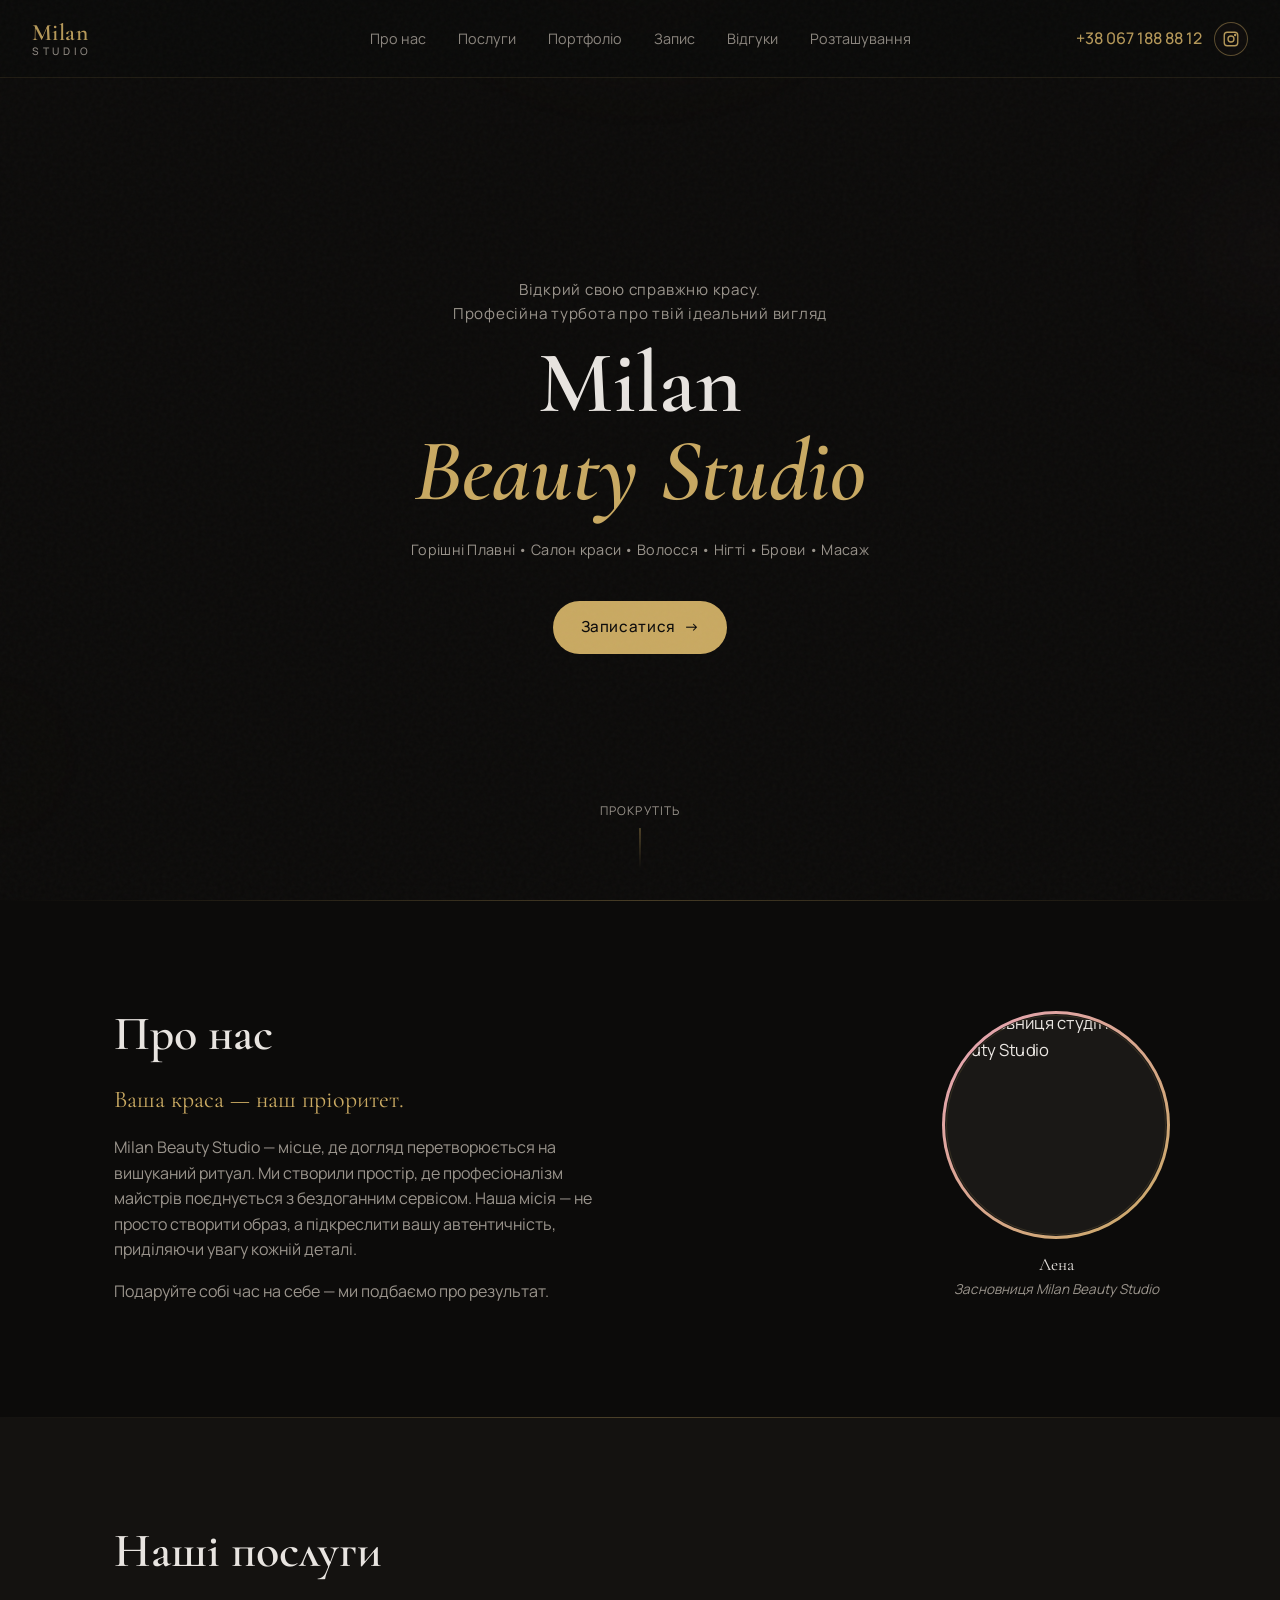
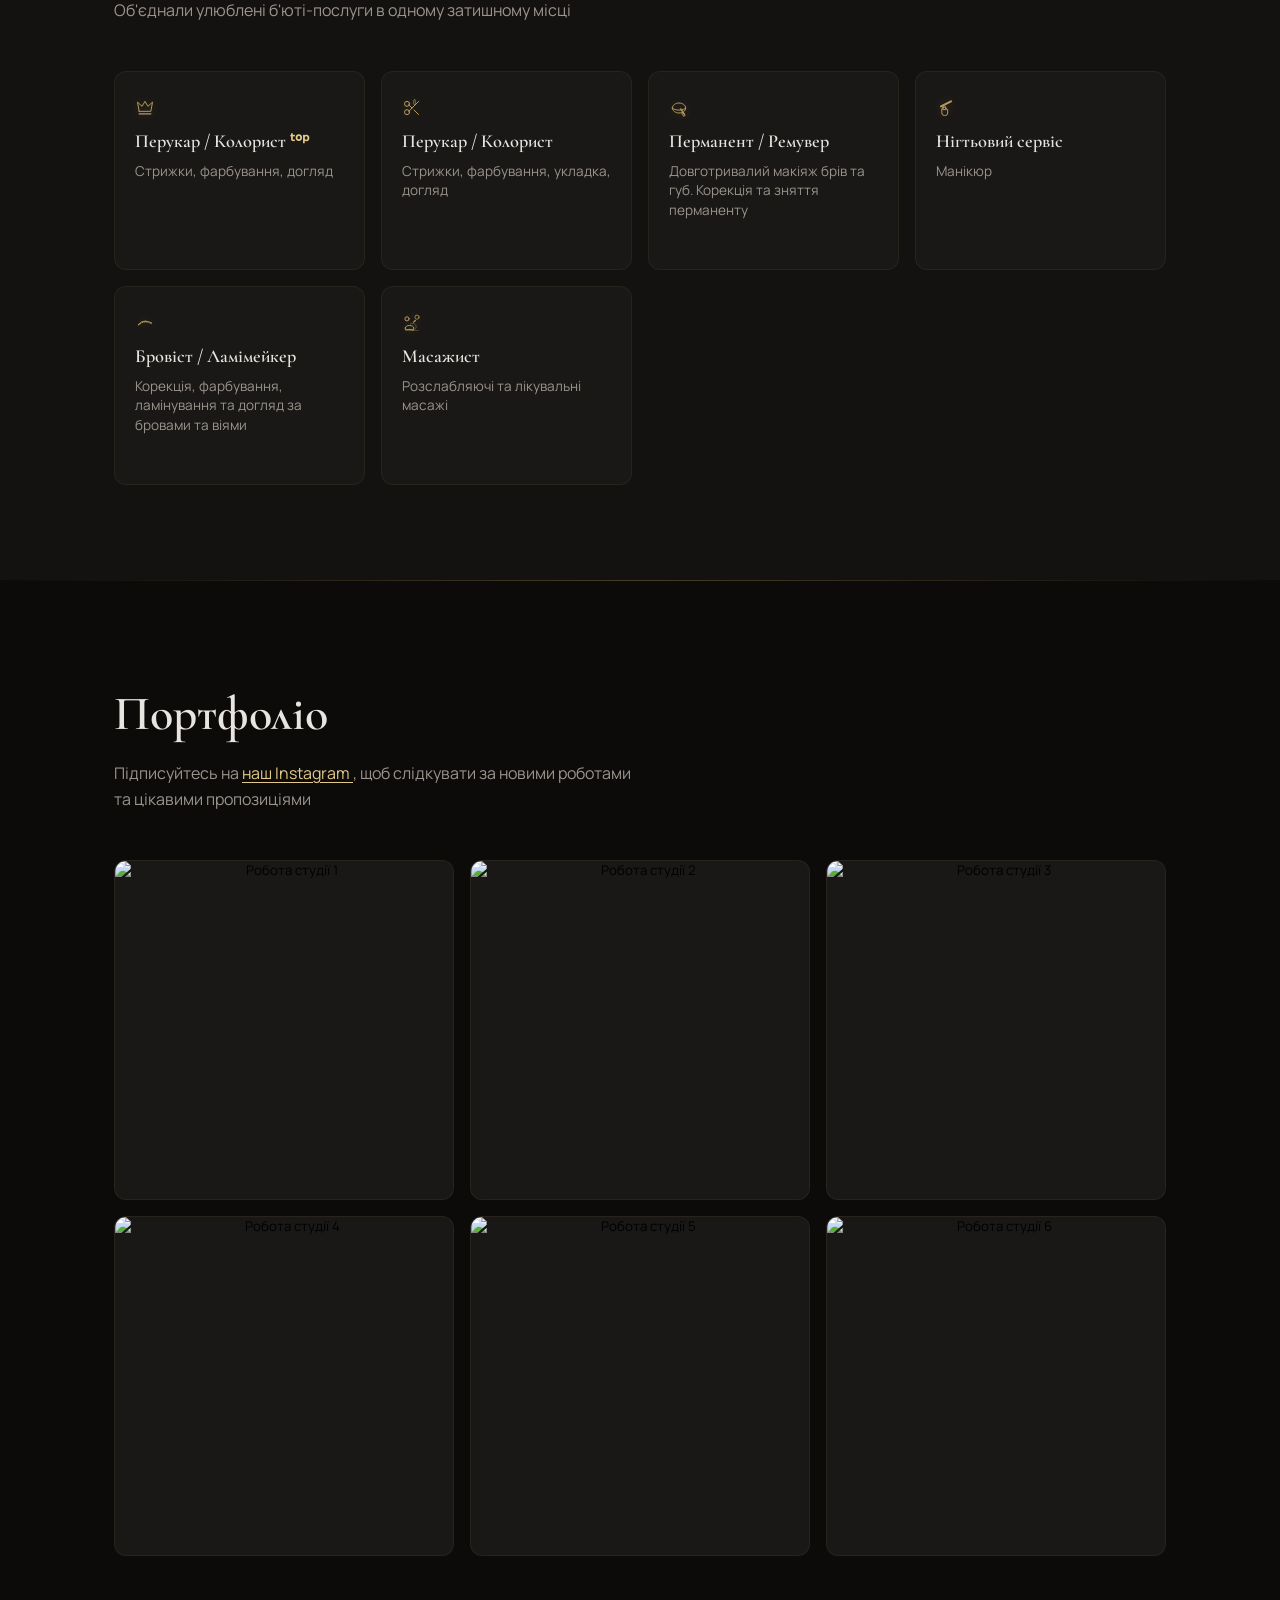
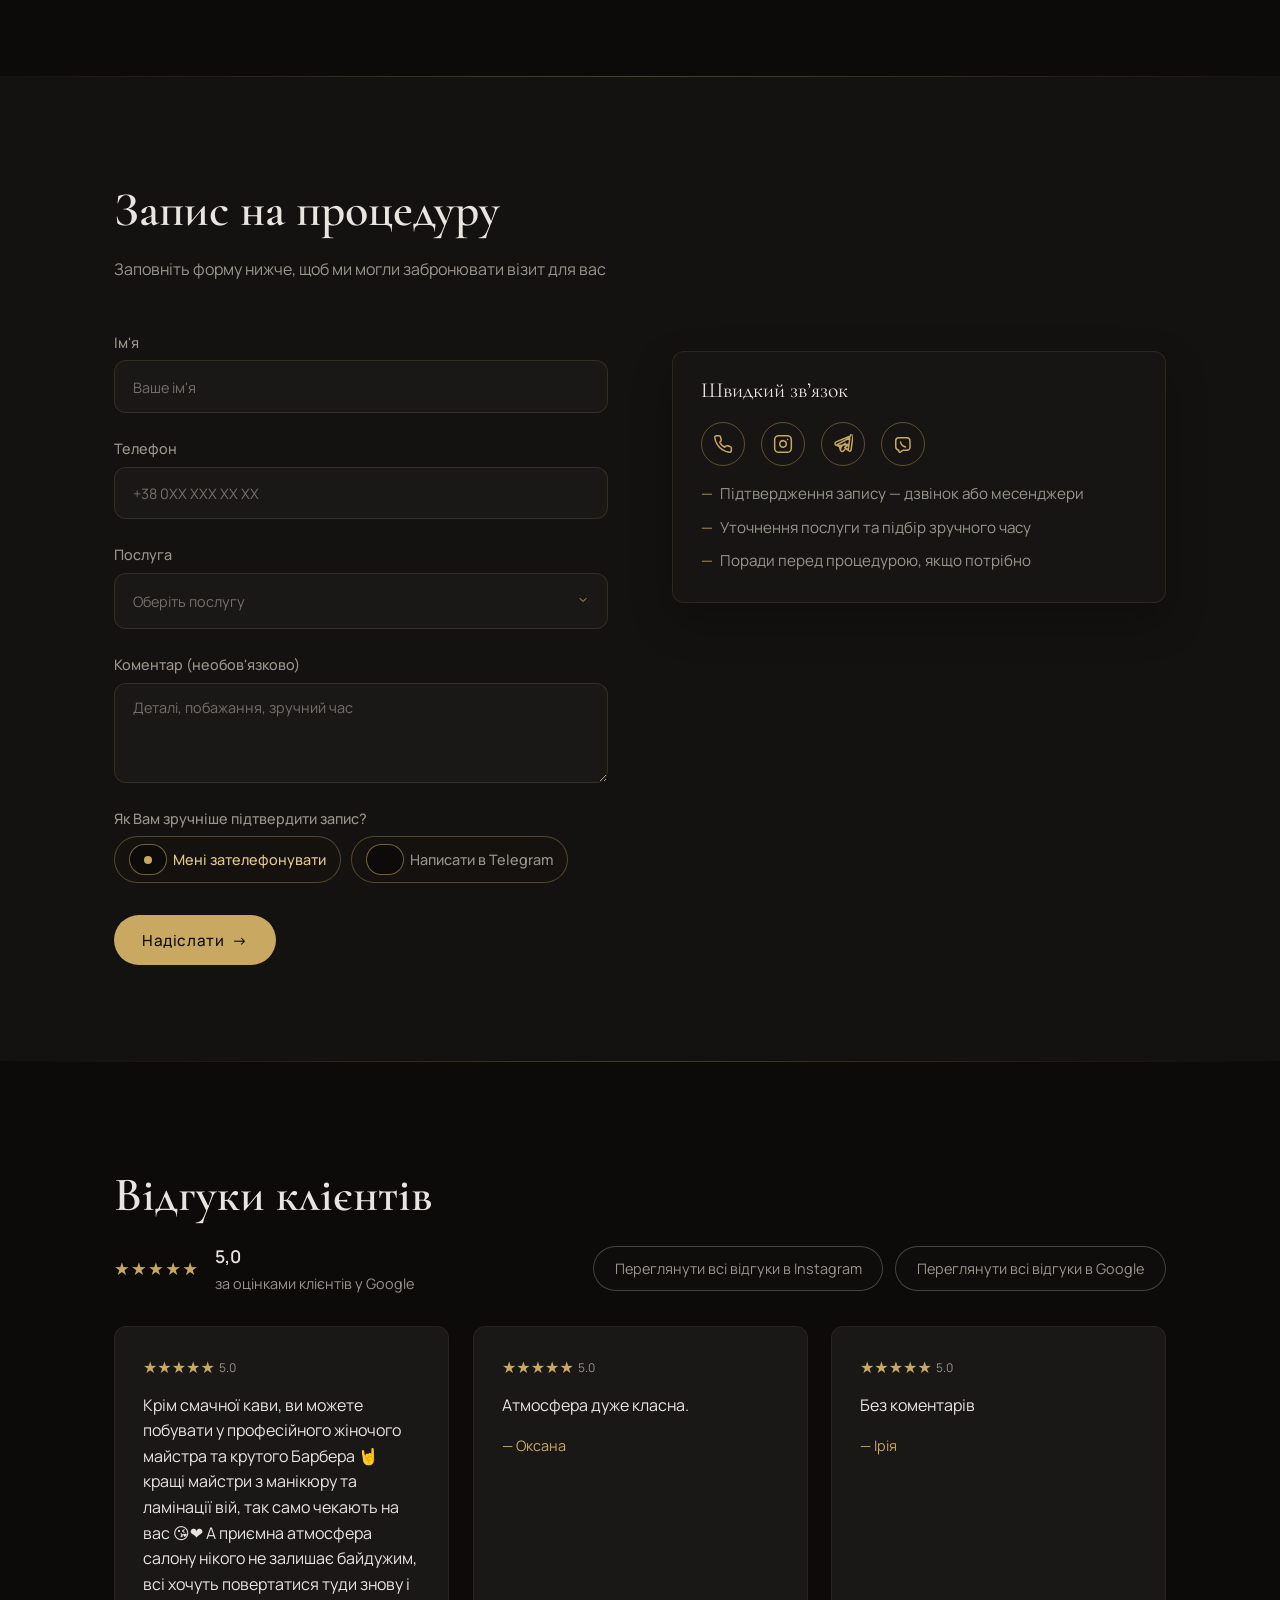
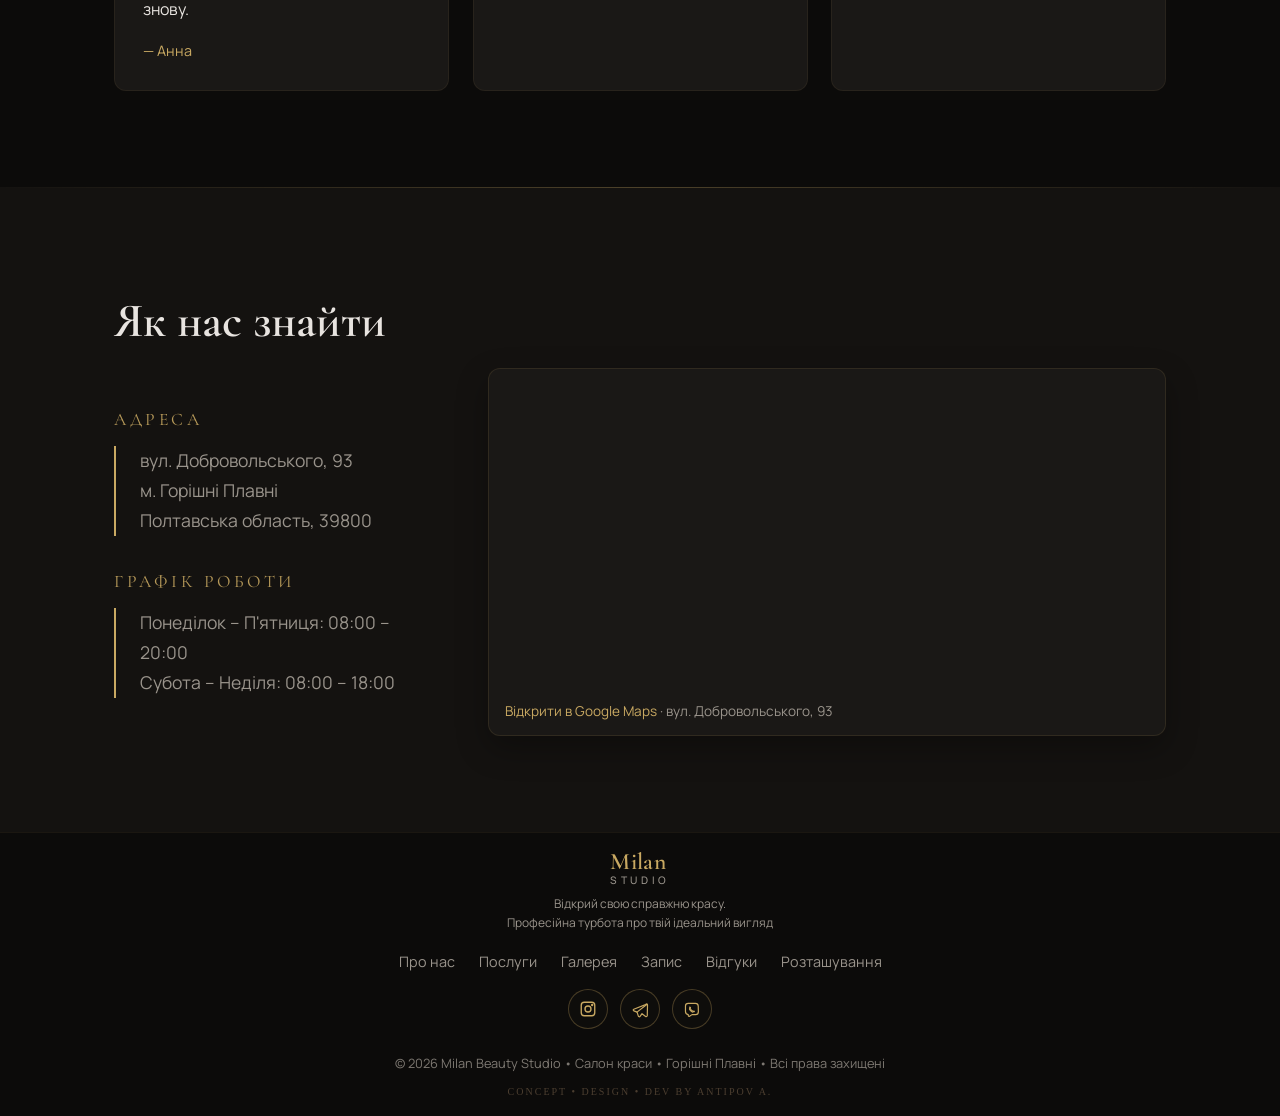
==== commit 17062399: "Add files via upload" ====
--- a/index.html
+++ b/index.html
@@ -122,7 +122,7 @@
         </div>
         <div class="hero-content">
           <p class="hero-tagline animate-in">
-            Відкрий свою справжню красу
+            Відкрий свою справжню красу.
             <br />Професійна турбота про твій ідеальний вигляд
           </p>
           <h1 class="hero-title animate-in">
@@ -197,9 +197,16 @@
               data-delay="0"
             >
               <div class="card-icon" aria-hidden="true">
-                <svg viewBox="0 0 24 24" fill="none" stroke="currentColor" stroke-width="1.2" stroke-linecap="round" stroke-linejoin="round">
-                  <path d="M5 16L3 5L8.5 10L12 4L15.5 10L21 5L19 16H5Z"/>
-                  <path d="M5 19H19" stroke-width="1.5"/>
+                <svg
+                  viewBox="0 0 24 24"
+                  fill="none"
+                  stroke="currentColor"
+                  stroke-width="1.2"
+                  stroke-linecap="round"
+                  stroke-linejoin="round"
+                >
+                  <path d="M5 16L3 5L8.5 10L12 4L15.5 10L21 5L19 16H5Z" />
+                  <path d="M5 19H19" stroke-width="1.5" />
                 </svg>
               </div>
               <h3>Перукар / Колорист <b style="color: #e2c98a">ᵗᵒᵖ</b></h3>
@@ -211,13 +218,27 @@
               data-delay="1"
             >
               <div class="card-icon" aria-hidden="true">
-                <svg viewBox="0 0 24 24" fill="none" stroke="currentColor" stroke-width="1.2" stroke-linecap="round" stroke-linejoin="round">
-                  <circle cx="6" cy="7" r="3"/>
-                  <circle cx="6" cy="17" r="3"/>
-                  <path d="M20 4L8.12 15.88"/>
-                  <path d="M14.47 14.48L20 20"/>
-                  <path d="M8.12 8.12L12 12"/>
-                  <rect x="14" y="2" width="2" height="6" rx="1" opacity="0.6"/>
+                <svg
+                  viewBox="0 0 24 24"
+                  fill="none"
+                  stroke="currentColor"
+                  stroke-width="1.2"
+                  stroke-linecap="round"
+                  stroke-linejoin="round"
+                >
+                  <circle cx="6" cy="7" r="3" />
+                  <circle cx="6" cy="17" r="3" />
+                  <path d="M20 4L8.12 15.88" />
+                  <path d="M14.47 14.48L20 20" />
+                  <path d="M8.12 8.12L12 12" />
+                  <rect
+                    x="14"
+                    y="2"
+                    width="2"
+                    height="6"
+                    rx="1"
+                    opacity="0.6"
+                  />
                 </svg>
               </div>
               <h3>Перукар / Колорист</h3>
@@ -229,12 +250,26 @@
               data-delay="2"
             >
               <div class="card-icon" aria-hidden="true">
-                <svg viewBox="0 0 24 24" fill="none" stroke="currentColor" stroke-width="1.2" stroke-linecap="round" stroke-linejoin="round">
+                <svg
+                  viewBox="0 0 24 24"
+                  fill="none"
+                  stroke="currentColor"
+                  stroke-width="1.2"
+                  stroke-linecap="round"
+                  stroke-linejoin="round"
+                >
                   <path d="M4 12c0-3.5 4-6 8-6s8 2.5 8 6-4 6-8 6-8-2.5-8-6z" />
                   <path d="M4 12c1.5 1.5 4 2.5 8 2.5s6.5-1 8-2.5" />
                   <path d="M14 13l4 6" stroke-width="1.4" />
                   <path d="M16 16l3 4.5M15 14.5l3 4.5" opacity="0.6" />
-                  <rect x="17" y="17.5" width="4" height="2" transform="rotate(56 17 17.5)" opacity="0.8" />
+                  <rect
+                    x="17"
+                    y="17.5"
+                    width="4"
+                    height="2"
+                    transform="rotate(56 17 17.5)"
+                    opacity="0.8"
+                  />
                 </svg>
               </div>
               <h3>Перманент / Ремувер</h3>
@@ -248,11 +283,26 @@
               data-delay="4"
             >
               <div class="card-icon" aria-hidden="true">
-                <svg viewBox="0 0 24 24" fill="none" stroke="currentColor" stroke-width="1.2" stroke-linecap="round" stroke-linejoin="round">
+                <svg
+                  viewBox="0 0 24 24"
+                  fill="none"
+                  stroke="currentColor"
+                  stroke-width="1.2"
+                  stroke-linecap="round"
+                  stroke-linejoin="round"
+                >
                   <path d="M7 14v4a3 3 0 0 0 3 3h1a3 3 0 0 0 3-3v-4" />
                   <path d="M7 14c0-2 1-3 3-3s3 1 3 3" />
-                  <path d="M8.5 11.5c0-1.5 0.5-2 1.5-2s1.5 0.5 1.5 2v2.5h-3v-2.5z" fill="currentColor" fill-opacity="0.1" />
-                  <path d="M6 10l12-6" stroke-width="2.5" stroke-linecap="round" />
+                  <path
+                    d="M8.5 11.5c0-1.5 0.5-2 1.5-2s1.5 0.5 1.5 2v2.5h-3v-2.5z"
+                    fill="currentColor"
+                    fill-opacity="0.1"
+                  />
+                  <path
+                    d="M6 10l12-6"
+                    stroke-width="2.5"
+                    stroke-linecap="round"
+                  />
                 </svg>
               </div>
               <h3>Нігтьовий сервіс</h3>
@@ -264,12 +314,19 @@
               data-delay="5"
             >
               <div class="card-icon" aria-hidden="true">
-                <svg viewBox="0 0 24 24" fill="none" stroke="currentColor" stroke-width="1.2" stroke-linecap="round" stroke-linejoin="round">
-                  <path d="M4 14c3-4 8-6 16-2"/>
-                  <path d="M4 15c3-4 8-6 16-2" opacity="0.5"/>
-                  <path d="M6 13.5L6.5 12.5" opacity="0.8"/>
-                  <path d="M9 11.5L9.5 10.5" opacity="0.8"/>
-                  <path d="M12 10.5L12.5 9.5" opacity="0.8"/>
+                <svg
+                  viewBox="0 0 24 24"
+                  fill="none"
+                  stroke="currentColor"
+                  stroke-width="1.2"
+                  stroke-linecap="round"
+                  stroke-linejoin="round"
+                >
+                  <path d="M4 14c3-4 8-6 16-2" />
+                  <path d="M4 15c3-4 8-6 16-2" opacity="0.5" />
+                  <path d="M6 13.5L6.5 12.5" opacity="0.8" />
+                  <path d="M9 11.5L9.5 10.5" opacity="0.8" />
+                  <path d="M12 10.5L12.5 9.5" opacity="0.8" />
                 </svg>
               </div>
               <h3>Бровіст / Ламімейкер</h3>
@@ -283,7 +340,14 @@
               data-delay="7"
             >
               <div class="card-icon" aria-hidden="true">
-                <svg viewBox="0 0 24 24" fill="none" stroke="currentColor" stroke-width="1.2" stroke-linecap="round" stroke-linejoin="round">
+                <svg
+                  viewBox="0 0 24 24"
+                  fill="none"
+                  stroke="currentColor"
+                  stroke-width="1.2"
+                  stroke-linecap="round"
+                  stroke-linejoin="round"
+                >
                   <circle cx="6" cy="7" r="2.5" />
                   <path d="M4 18c0-2 2-3 5-3s5 1 5 3v2H4v-2z" />
                   <circle cx="18" cy="5" r="2.5" opacity="0.8" />
@@ -705,7 +769,7 @@
             <span class="logo-studio">STUDIO</span>
           </a>
           <p class="footer-tagline">
-            Відкрий свою справжню красу<br />Професійна турбота про твій
+            Відкрий свою справжню красу.<br />Професійна турбота про твій
             ідеальний вигляд
           </p>
           <nav class="footer-nav" aria-label="Підвал">
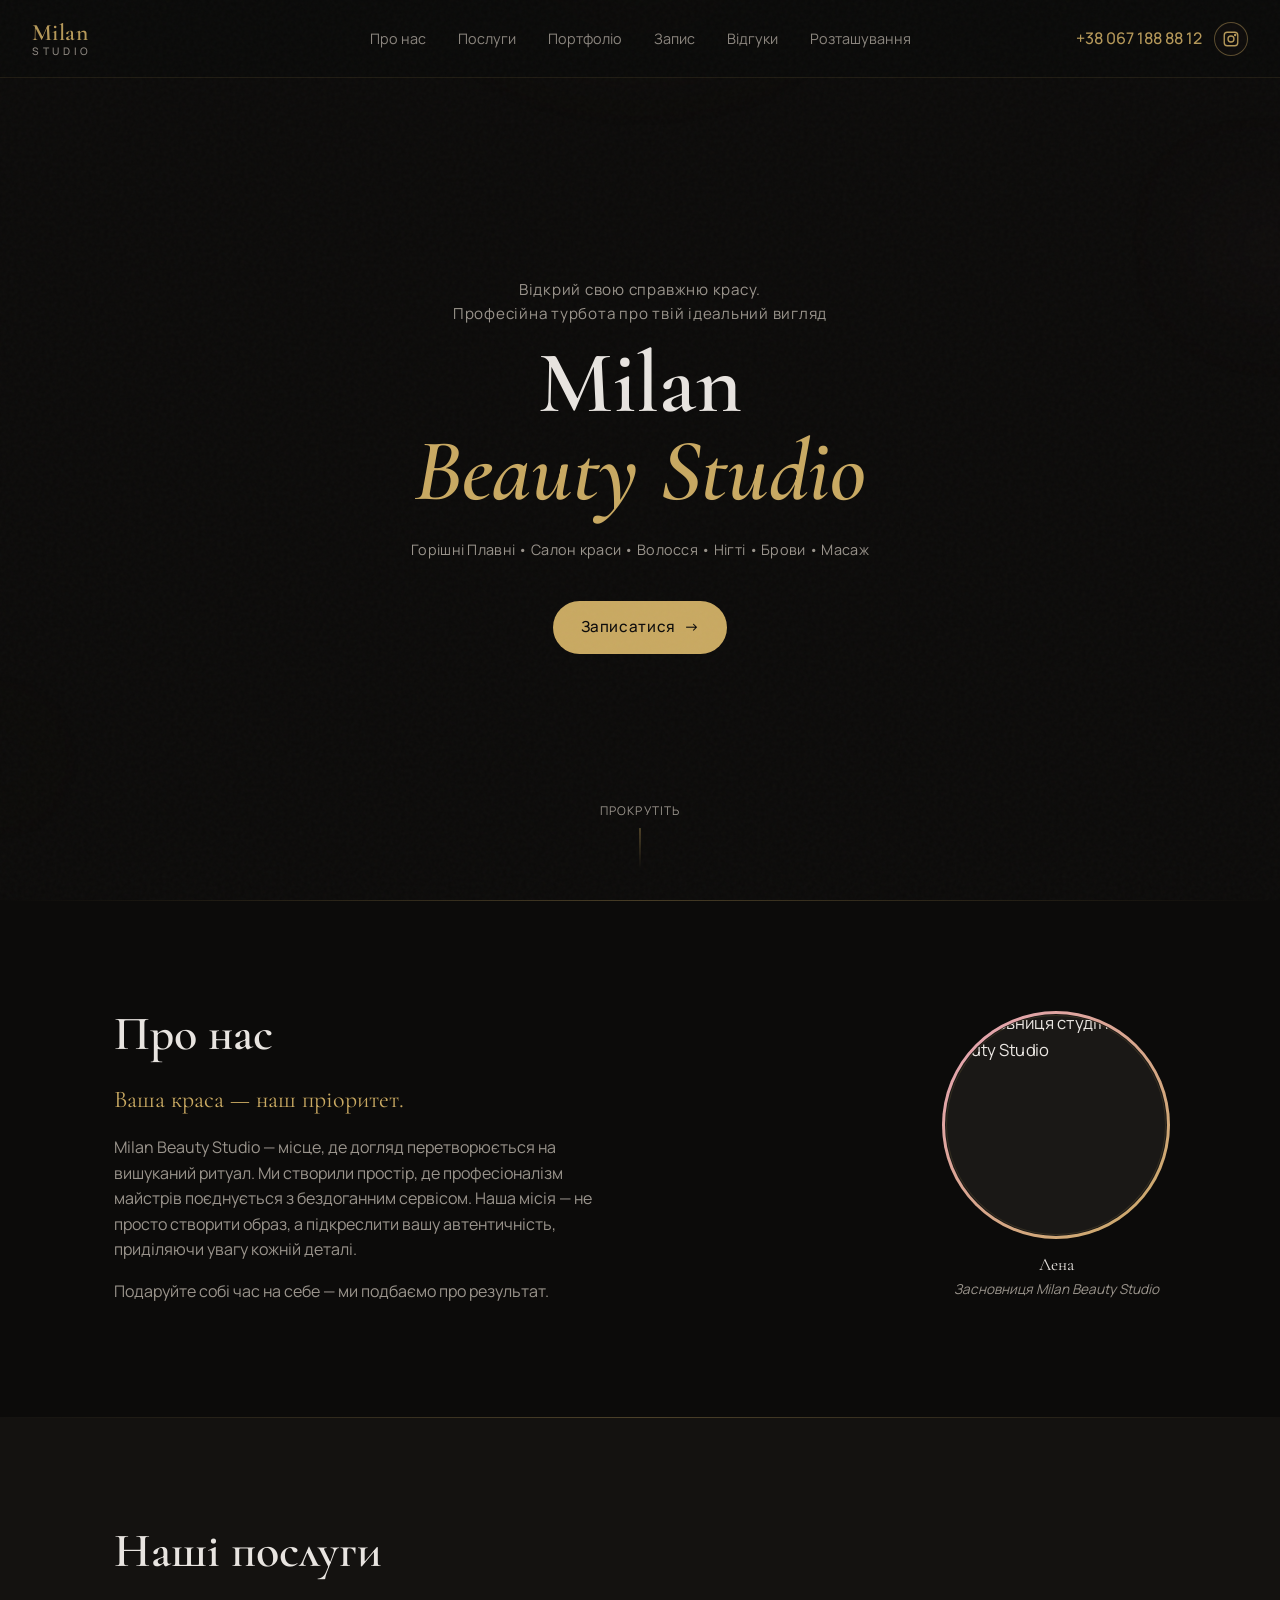
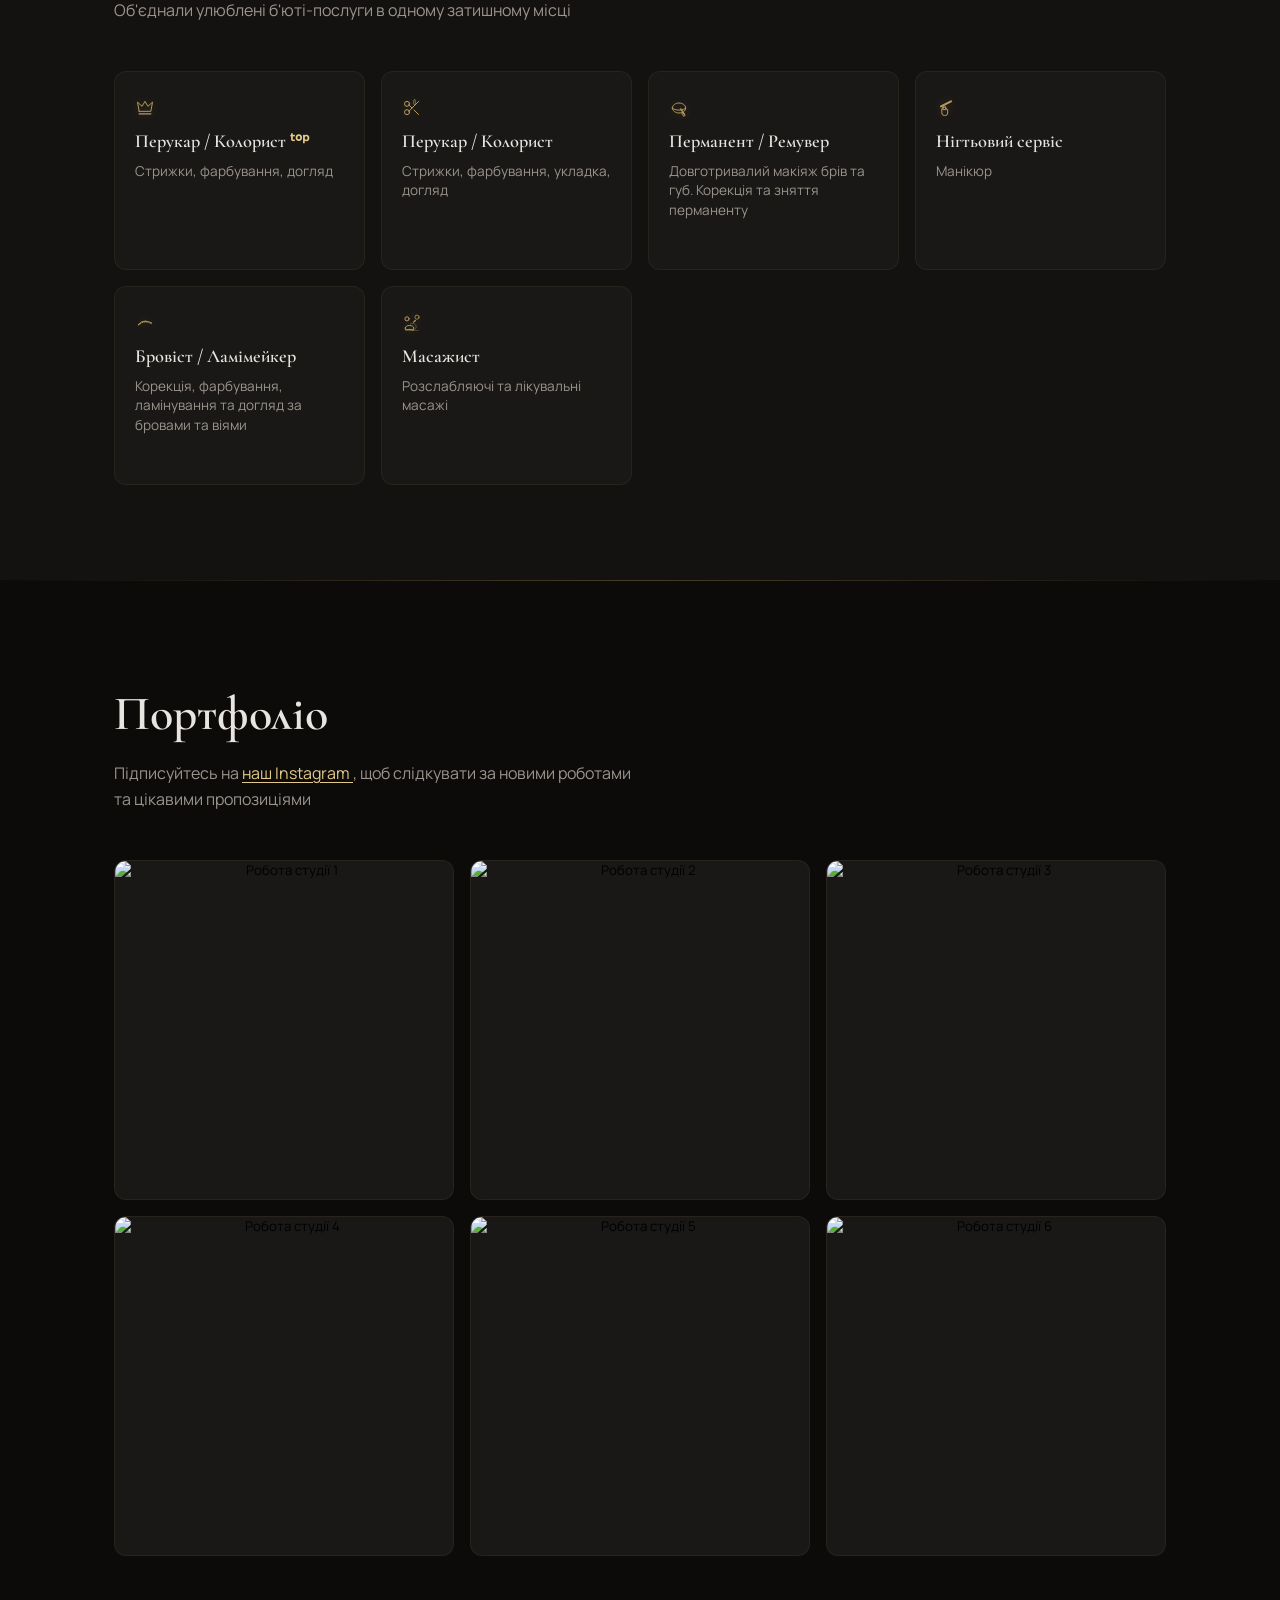
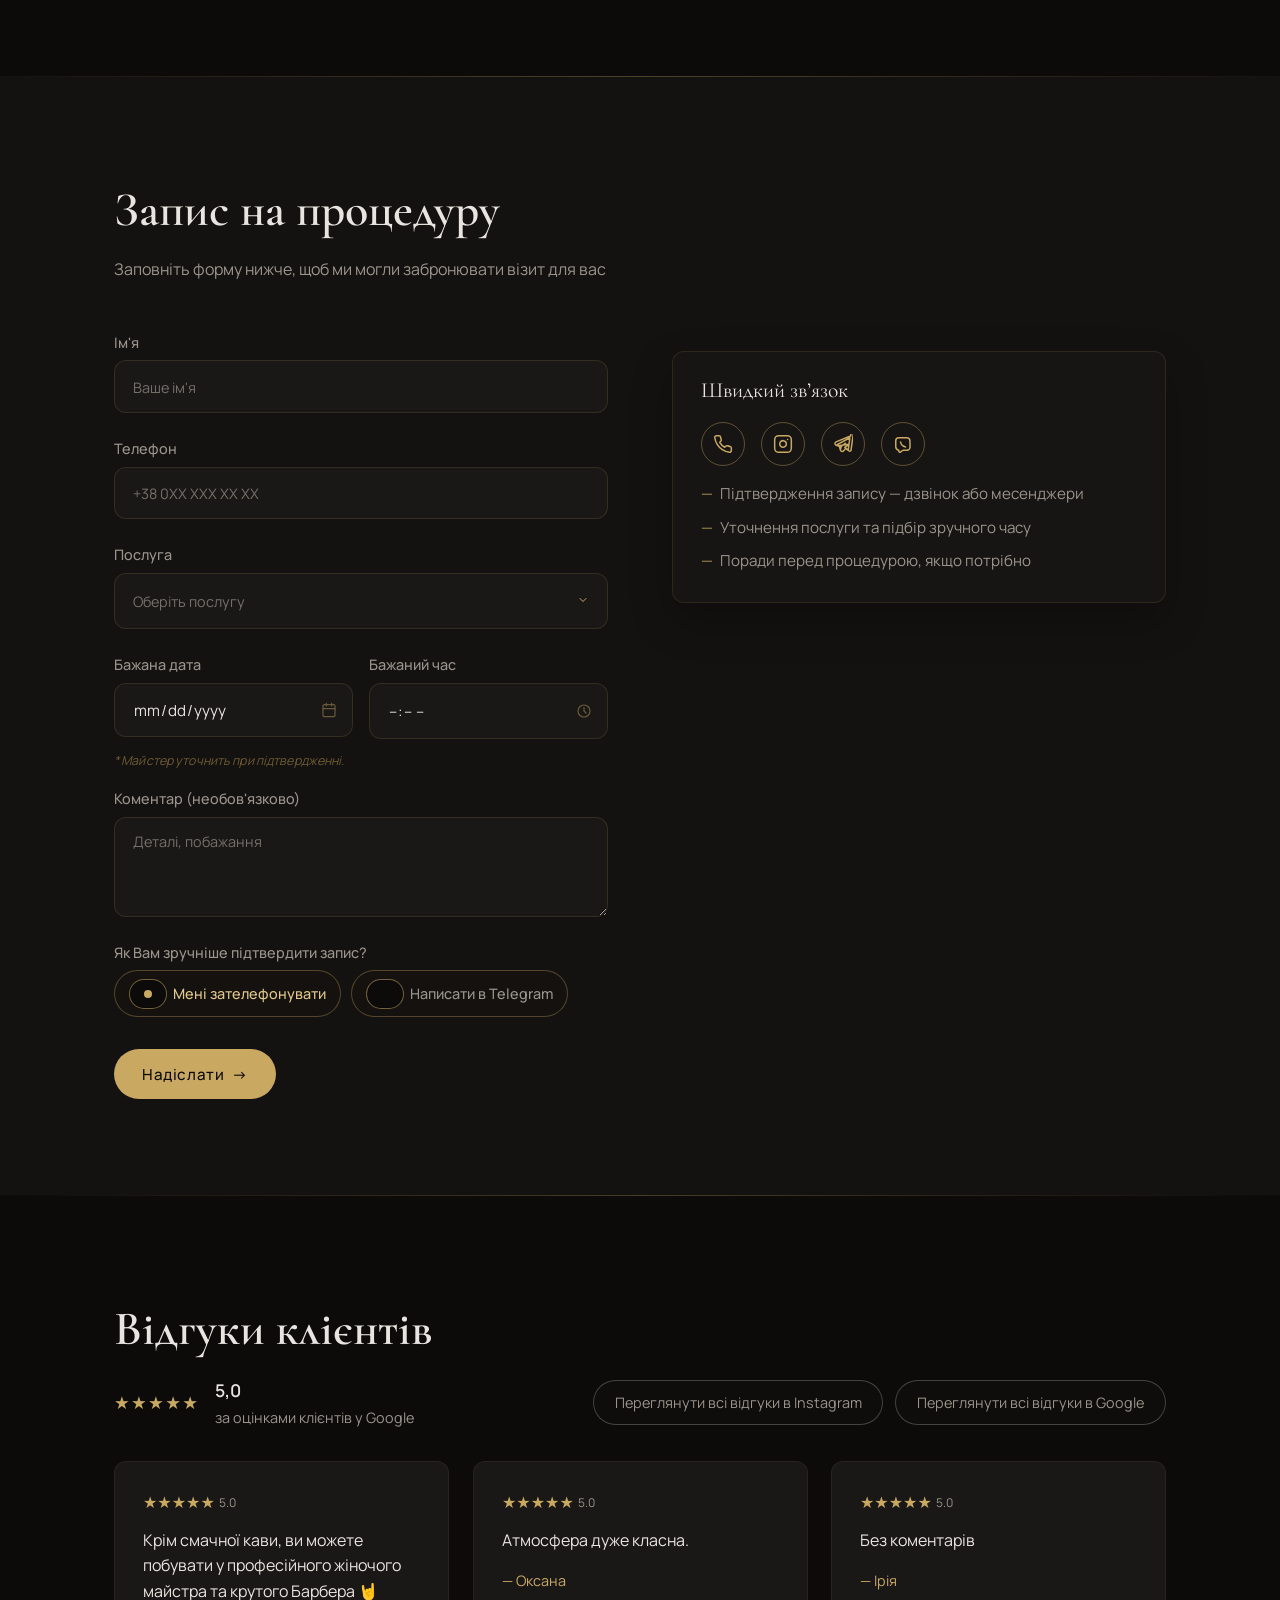
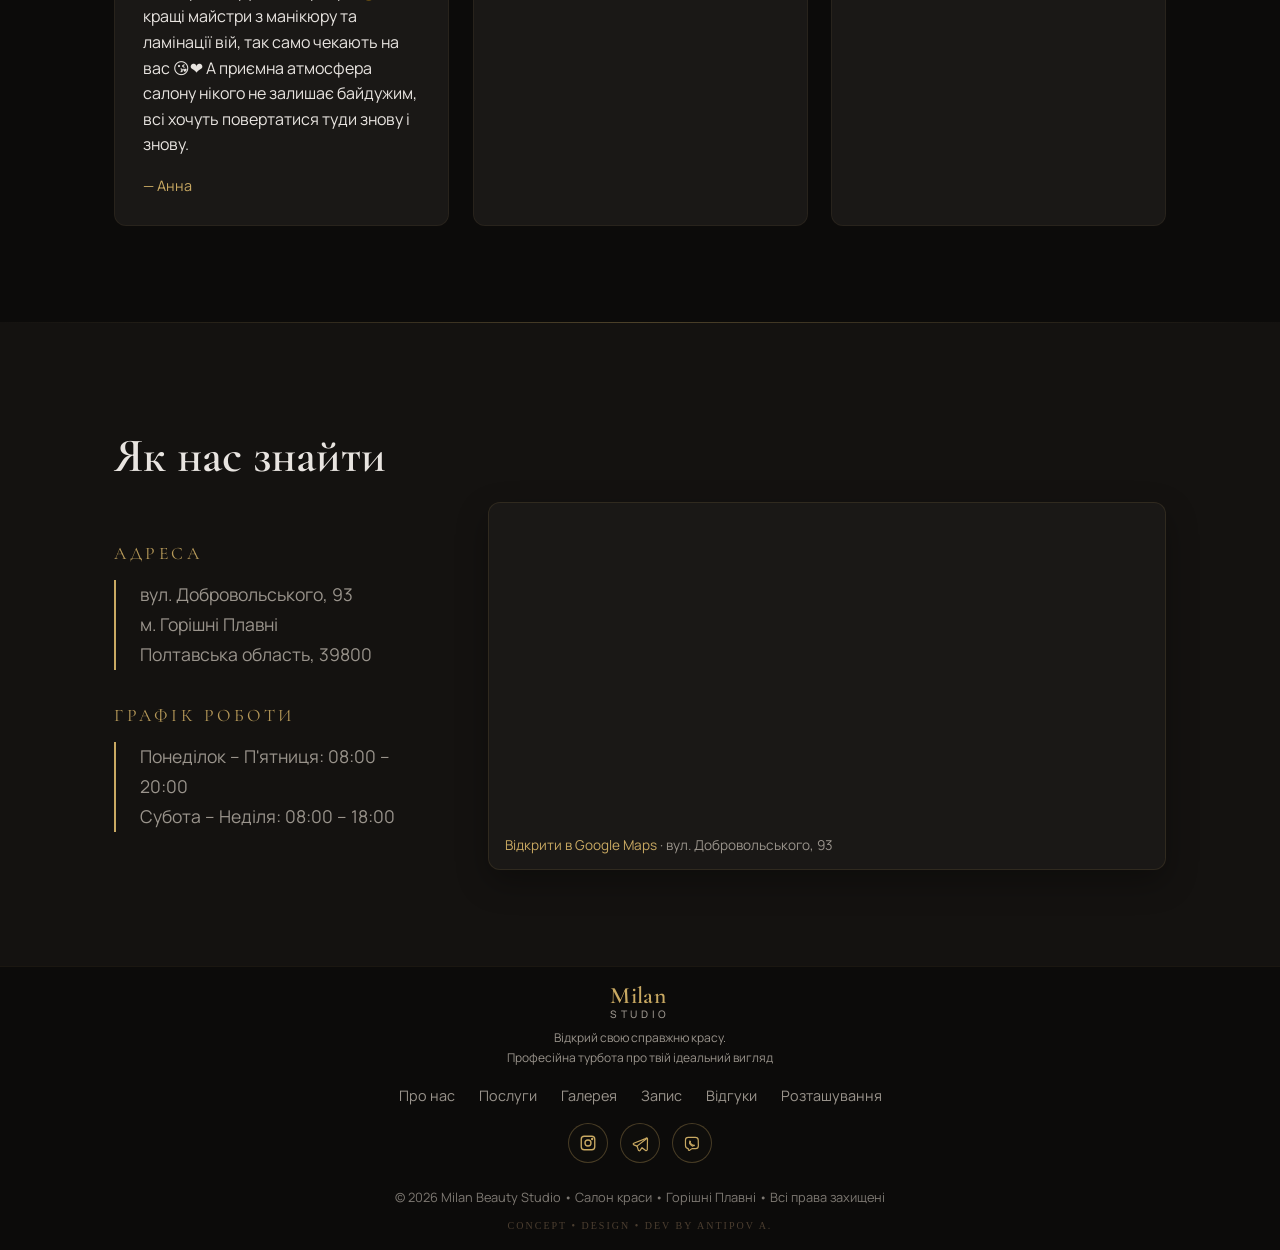
==== commit cf98d831: "Add files via upload" ====
--- a/index.html
+++ b/index.html
@@ -1,1060 +1,1087 @@
-<!doctype html>
-<html lang="uk">
-  <head>
-    <meta charset="UTF-8" />
-    <meta name="viewport" content="width=device-width, initial-scale=1.0" />
-    <meta
-      name="description"
-      content="Milan Beauty Studio — салон краси в Горішніх Плавнях. Перукар, колорист, перманент/волоскова техніка, ремувер, майстер нігтьового сервісу, бровіст, ламімейкер, масажист."
-    />
-    <meta
-      name="keywords"
-      content="Салон краси Горішні Плавні, перукар, колорист, перманент/волоскова техніка, ремувер, майстер нігтьового сервісу, бровіст, ламімейкер, масажист, Milan Beauty Studio"
-    />
-    <meta name="author" content="Milan Beauty Studio" />
-    <meta property="og:type" content="website" />
-    <meta
-      property="og:title"
-      content="Milan Beauty Studio — Відкрий свою справжню красу"
-    />
-    <meta
-      property="og:description"
-      content="Milan Beauty Studio у Горішніх Плавнях: перукар-колорист, перманент (волоскова техніка, ремувер), майстер манікюру, бровіст, ламімейкер та масаж. Твоя краса в одному місці!"
-    />
-    <meta property="og:locale" content="uk_UA" />
-    <title>Milan Beauty Studio — Салон краси • Горішні Плавні</title>
-    <link rel="preconnect" href="https://fonts.googleapis.com" />
-    <link rel="preconnect" href="https://fonts.gstatic.com" crossorigin />
-    <link
-      href="https://fonts.googleapis.com/css2?family=Cormorant+Garamond:ital,wght@0,400;0,600;1,400&family=Manrope:wght@300;400;500;600&display=swap"
-      rel="stylesheet"
-    />
-    <link rel="stylesheet" href="styles.css" />
-    <link rel="icon" type="image/png" href="images/favicon.png" />
-  </head>
-  <body>
-    <div class="noise" aria-hidden="true"></div>
-
-    <header class="header">
-      <a href="#" class="logo" aria-label="Milan Beauty Studio — на головну">
-        <span class="logo-milan">Milan</span>
-        <span class="logo-studio">STUDIO</span>
-      </a>
-      <nav class="nav" aria-label="Головне меню">
-        <a href="#about">Про нас</a>
-        <a href="#services">Послуги</a>
-        <a href="#gallery">Портфоліо</a>
-        <a href="#contact">Запис</a>
-        <a href="#reviews">Відгуки</a>
-        <a href="#location">Розташування</a>
-      </nav>
-      <div class="header-actions">
-        <a href="tel:+380671888812" class="header-phone">+38 067 188 88 12</a>
-        <a
-          href="https://www.instagram.com/milan_beauty_studio/"
-          class="header-instagram"
-          target="_blank"
-          rel="noopener"
-          aria-label="Instagram Milan Beauty Studio"
-        >
-          <svg
-            class="ig-icon"
-            width="18"
-            height="18"
-            viewBox="0 0 24 24"
-            fill="none"
-            xmlns="http://www.w3.org/2000/svg"
-            aria-hidden="true"
-          >
-            <path
-              d="M7 3h10a4 4 0 0 1 4 4v10a4 4 0 0 1-4 4H7a4 4 0 0 1-4-4V7a4 4 0 0 1 4-4Z"
-              stroke="currentColor"
-              stroke-width="1.8"
-            />
-            <path
-              d="M12 16a4 4 0 1 0 0-8 4 4 0 0 0 0 8Z"
-              stroke="currentColor"
-              stroke-width="1.8"
-            />
-            <path
-              d="M17.5 6.6h.01"
-              stroke="currentColor"
-              stroke-width="3.2"
-              stroke-linecap="round"
-            />
-          </svg>
-        </a>
-      </div>
-      <button class="burger" aria-label="Відкрити меню" aria-expanded="false">
-        <span></span>
-        <span></span>
-        <span></span>
-      </button>
-    </header>
-
-    <a
-      href="#contact"
-      class="floating-booking"
-      id="floating-booking"
-      aria-label="Перейти до запису"
-      hidden
-    >
-      Записатися
-    </a>
-
-    <main>
-      <section class="hero">
-        <video
-          class="hero-video"
-          autoplay
-          muted
-          loop
-          playsinline
-          webkit-playsinline
-          preload="auto"
-        >
-          <source src="video/background.mp4" type="video/mp4" />
-        </video>
-        <div class="hero-bg" aria-hidden="true">
-          <div class="gradient-orb orb-1"></div>
-          <div class="gradient-orb orb-2"></div>
-          <div class="gradient-orb orb-3"></div>
-        </div>
-        <div class="hero-content">
-          <p class="hero-tagline animate-in">
-            Відкрий свою справжню красу.
-            <br />Професійна турбота про твій ідеальний вигляд
-          </p>
-          <h1 class="hero-title animate-in">
-            <span class="line">Milan</span>
-            <span class="line accent">Beauty Studio</span>
-          </h1>
-          <p class="hero-sub animate-in">
-            Горішні Плавні • Салон краси • Волосся • Нігті • Брови • Масаж
-          </p>
-          <a href="#contact" class="btn btn-primary animate-in">
-            <span>Записатися</span>
-            <span class="btn-arrow" aria-hidden="true">→</span>
-          </a>
-        </div>
-        <div class="scroll-hint" aria-hidden="true">
-          <span>Прокрутіть</span>
-          <div class="scroll-line"></div>
-        </div>
-      </section>
-
-      <section id="about" class="about">
-        <div class="container">
-          <div class="about-grid">
-            <div class="about-text">
-              <h2 class="section-title animate-on-scroll">Про нас</h2>
-              <p class="about-lead animate-on-scroll">
-                Ваша краса — наш пріоритет.
-              </p>
-              <p class="about-desc animate-on-scroll">
-                Milan Beauty Studio — місце, де догляд перетворюється на
-                вишуканий ритуал. Ми створили простір, де професіоналізм
-                майстрів поєднується з бездоганним сервісом. Наша місія — не
-                просто створити образ, а підкреслити вашу автентичність,
-                приділяючи увагу кожній деталі.
-              </p>
-              <p class="about-desc animate-on-scroll">
-                Подаруйте собі час на себе — ми подбаємо про результат.
-              </p>
-            </div>
-            <div class="about-visual animate-on-scroll">
-              <div class="logo-circle logo-circle--with-founder">
-                <div class="logo-ring"></div>
-                <div class="logo-inner">
-                  <img
-                    src="images/founder.jpg"
-                    alt="Засновниця студії Milan Beauty Studio"
-                    class="founder-photo"
-                  />
-                </div>
-              </div>
-              <div class="founder-caption">
-                <span class="founder-name">Лена</span>
-                <span class="founder-role"
-                  ><i>Засновниця Milan Beauty Studio</i></span
-                >
-              </div>
-            </div>
-          </div>
-        </div>
-      </section>
-
-      <section id="services" class="services">
-        <div class="container">
-          <h2 class="section-title animate-on-scroll">Наші послуги</h2>
-          <p class="section-sub animate-on-scroll">
-            Об'єднали улюблені б'юті-послуги в одному затишному місці
-          </p>
-          <div class="services-grid">
-            <article
-              class="service-card animate-on-scroll"
-              data-service="hair"
-              data-delay="0"
-            >
-              <div class="card-icon" aria-hidden="true">
-                <svg
-                  viewBox="0 0 24 24"
-                  fill="none"
-                  stroke="currentColor"
-                  stroke-width="1.2"
-                  stroke-linecap="round"
-                  stroke-linejoin="round"
-                >
-                  <path d="M5 16L3 5L8.5 10L12 4L15.5 10L21 5L19 16H5Z" />
-                  <path d="M5 19H19" stroke-width="1.5" />
-                </svg>
-              </div>
-              <h3>Перукар / Колорист <b style="color: #e2c98a">ᵗᵒᵖ</b></h3>
-              <p>Стрижки, фарбування, догляд</p>
-            </article>
-            <article
-              class="service-card animate-on-scroll"
-              data-service="colorist"
-              data-delay="1"
-            >
-              <div class="card-icon" aria-hidden="true">
-                <svg
-                  viewBox="0 0 24 24"
-                  fill="none"
-                  stroke="currentColor"
-                  stroke-width="1.2"
-                  stroke-linecap="round"
-                  stroke-linejoin="round"
-                >
-                  <circle cx="6" cy="7" r="3" />
-                  <circle cx="6" cy="17" r="3" />
-                  <path d="M20 4L8.12 15.88" />
-                  <path d="M14.47 14.48L20 20" />
-                  <path d="M8.12 8.12L12 12" />
-                  <rect
-                    x="14"
-                    y="2"
-                    width="2"
-                    height="6"
-                    rx="1"
-                    opacity="0.6"
-                  />
-                </svg>
-              </div>
-              <h3>Перукар / Колорист</h3>
-              <p>Стрижки, фарбування, укладка, догляд</p>
-            </article>
-            <article
-              class="service-card animate-on-scroll"
-              data-service="permanent"
-              data-delay="2"
-            >
-              <div class="card-icon" aria-hidden="true">
-                <svg
-                  viewBox="0 0 24 24"
-                  fill="none"
-                  stroke="currentColor"
-                  stroke-width="1.2"
-                  stroke-linecap="round"
-                  stroke-linejoin="round"
-                >
-                  <path d="M4 12c0-3.5 4-6 8-6s8 2.5 8 6-4 6-8 6-8-2.5-8-6z" />
-                  <path d="M4 12c1.5 1.5 4 2.5 8 2.5s6.5-1 8-2.5" />
-                  <path d="M14 13l4 6" stroke-width="1.4" />
-                  <path d="M16 16l3 4.5M15 14.5l3 4.5" opacity="0.6" />
-                  <rect
-                    x="17"
-                    y="17.5"
-                    width="4"
-                    height="2"
-                    transform="rotate(56 17 17.5)"
-                    opacity="0.8"
-                  />
-                </svg>
-              </div>
-              <h3>Перманент / Ремувер</h3>
-              <p>
-                Довготривалий макіяж брів та губ. Корекція та зняття перманенту
-              </p>
-            </article>
-            <article
-              class="service-card animate-on-scroll"
-              data-service="nails"
-              data-delay="4"
-            >
-              <div class="card-icon" aria-hidden="true">
-                <svg
-                  viewBox="0 0 24 24"
-                  fill="none"
-                  stroke="currentColor"
-                  stroke-width="1.2"
-                  stroke-linecap="round"
-                  stroke-linejoin="round"
-                >
-                  <path d="M7 14v4a3 3 0 0 0 3 3h1a3 3 0 0 0 3-3v-4" />
-                  <path d="M7 14c0-2 1-3 3-3s3 1 3 3" />
-                  <path
-                    d="M8.5 11.5c0-1.5 0.5-2 1.5-2s1.5 0.5 1.5 2v2.5h-3v-2.5z"
-                    fill="currentColor"
-                    fill-opacity="0.1"
-                  />
-                  <path
-                    d="M6 10l12-6"
-                    stroke-width="2.5"
-                    stroke-linecap="round"
-                  />
-                </svg>
-              </div>
-              <h3>Нігтьовий сервіс</h3>
-              <p>Манікюр</p>
-            </article>
-            <article
-              class="service-card animate-on-scroll"
-              data-service="brows"
-              data-delay="5"
-            >
-              <div class="card-icon" aria-hidden="true">
-                <svg
-                  viewBox="0 0 24 24"
-                  fill="none"
-                  stroke="currentColor"
-                  stroke-width="1.2"
-                  stroke-linecap="round"
-                  stroke-linejoin="round"
-                >
-                  <path d="M4 14c3-4 8-6 16-2" />
-                  <path d="M4 15c3-4 8-6 16-2" opacity="0.5" />
-                  <path d="M6 13.5L6.5 12.5" opacity="0.8" />
-                  <path d="M9 11.5L9.5 10.5" opacity="0.8" />
-                  <path d="M12 10.5L12.5 9.5" opacity="0.8" />
-                </svg>
-              </div>
-              <h3>Бровіст / Ламімейкер</h3>
-              <p>
-                Корекція, фарбування, ламінування та догляд за бровами та віями
-              </p>
-            </article>
-            <article
-              class="service-card animate-on-scroll"
-              data-service="massage"
-              data-delay="7"
-            >
-              <div class="card-icon" aria-hidden="true">
-                <svg
-                  viewBox="0 0 24 24"
-                  fill="none"
-                  stroke="currentColor"
-                  stroke-width="1.2"
-                  stroke-linecap="round"
-                  stroke-linejoin="round"
-                >
-                  <circle cx="6" cy="7" r="2.5" />
-                  <path d="M4 18c0-2 2-3 5-3s5 1 5 3v2H4v-2z" />
-                  <circle cx="18" cy="5" r="2.5" opacity="0.8" />
-                  <path d="M14 11l2-2" stroke-width="1.5" />
-                  <path d="M10 13c2-1 4-1 6 1s1 4-1 6-4 1-6-1" opacity="0.4" />
-                  <path d="M4 21h16" opacity="0.3" />
-                </svg>
-              </div>
-              <h3>Масажист</h3>
-              <p>Розслабляючі та лікувальні масажі</p>
-            </article>
-          </div>
-        </div>
-      </section>
-
-      <section id="gallery" class="gallery">
-        <div class="container">
-          <h2 class="section-title animate-on-scroll">Портфоліо</h2>
-          <p class="section-sub animate-on-scroll">
-            <span class="section-sub-extra">
-              Підписуйтесь на
-              <a
-                href="https://www.instagram.com/milan_beauty_studio/"
-                target="_blank"
-                rel="noopener"
-                class="link-inline"
-              >
-                наш Instagram
-              </a>
-              , щоб слідкувати за новими роботами та цікавими пропозиціями
-            </span>
-          </p>
-          <div class="gallery-grid">
-            <button
-              type="button"
-              class="gallery-item animate-on-scroll"
-              data-index="0"
-              data-delay="0"
-              aria-label="Відкрити зображення"
-            >
-              <span class="gallery-placeholder"><span>1</span></span>
-            </button>
-            <button
-              type="button"
-              class="gallery-item animate-on-scroll"
-              data-index="1"
-              data-delay="1"
-              aria-label="Відкрити зображення"
-            >
-              <span class="gallery-placeholder"><span>2</span></span>
-            </button>
-            <button
-              type="button"
-              class="gallery-item animate-on-scroll"
-              data-index="2"
-              data-delay="2"
-              aria-label="Відкрити зображення"
-            >
-              <span class="gallery-placeholder"><span>3</span></span>
-            </button>
-            <button
-              type="button"
-              class="gallery-item animate-on-scroll"
-              data-index="3"
-              data-delay="3"
-              aria-label="Відкрити зображення"
-            >
-              <span class="gallery-placeholder"><span>4</span></span>
-            </button>
-            <button
-              type="button"
-              class="gallery-item animate-on-scroll"
-              data-index="4"
-              data-delay="4"
-              aria-label="Відкрити зображення"
-            >
-              <span class="gallery-placeholder"><span>5</span></span>
-            </button>
-            <button
-              type="button"
-              class="gallery-item animate-on-scroll"
-              data-index="5"
-              data-delay="5"
-              aria-label="Відкрити зображення"
-            >
-              <span class="gallery-placeholder"><span>6</span></span>
-            </button>
-          </div>
-        </div>
-      </section>
-
-      <section id="contact" class="contact">
-        <div class="container">
-          <h2 class="section-title animate-on-scroll">Запис на процедуру</h2>
-          <p class="section-sub animate-on-scroll">
-            Заповніть форму нижче, щоб ми могли забронювати візит для вас
-          </p>
-          <div class="contact-wrap">
-            <form
-              class="contact-form animate-on-scroll"
-              id="contact-form"
-              novalidate
-            >
-              <div class="form-group">
-                <label for="name">Ім'я</label>
-                <input
-                  type="text"
-                  id="name"
-                  name="name"
-                  placeholder="Ваше ім'я"
-                  required
-                  autocomplete="name"
-                />
-              </div>
-              <div class="form-group">
-                <label for="phone">Телефон</label>
-                <input
-                  type="tel"
-                  id="phone"
-                  name="phone"
-                  placeholder="+38 0XX XXX XX XX"
-                  required
-                  autocomplete="tel"
-                />
-              </div>
-              <div class="form-group">
-                <label for="service">Послуга</label>
-                <div class="custom-select" id="custom-service-select">
-                  <div class="select-trigger">
-                    <span class="select-value is-placeholder"
-                      >Оберіть послугу</span
-                    >
-                    <span class="select-arrow" aria-hidden="true">
-                      <svg
-                        width="12"
-                        height="12"
-                        viewBox="0 0 24 24"
-                        fill="none"
-                        stroke="currentColor"
-                        stroke-width="2"
-                        stroke-linecap="round"
-                        stroke-linejoin="round"
-                      >
-                        <path d="m6 9 6 6 6-6" />
-                      </svg>
-                    </span>
-                  </div>
-                  <div class="select-options">
-                    <div class="select-option" data-value="">
-                      Оберіть послугу
-                    </div>
-                    <div class="select-option" data-value="hair">
-                      Перукар / колорист
-                    </div>
-                    <div class="select-option" data-value="nails">
-                      Нігтьовий сервіс
-                    </div>
-                    <div class="select-option" data-value="brows">
-                      Брови / вії
-                    </div>
-                    <div class="select-option" data-value="permanent">
-                      Перманентний макіяж
-                    </div>
-                    <div class="select-option" data-value="massage">Масаж</div>
-                  </div>
-                  <select id="service" name="service" hidden>
-                    <option value="">Оберіть послугу</option>
-                    <option value="hair">Перукар / колорист</option>
-                    <option value="nails">Нігтьовий сервіс</option>
-                    <option value="brows">Брови / вії</option>
-                    <option value="permanent">Перманентний макіяж</option>
-                    <option value="massage">Масаж</option>
-                    <option value="other">Інше</option>
-                  </select>
-                </div>
-              </div>
-              <div class="form-group">
-                <label for="comment">Коментар (необов'язково)</label>
-                <textarea
-                  id="comment"
-                  name="comment"
-                  placeholder="Деталі, побажання, зручний час"
-                  rows="3"
-                ></textarea>
-              </div>
-              <div class="form-group">
-                <span class="form-group-label"
-                  >Як Вам зручніше підтвердити запис?</span
-                >
-                <div class="contact-methods">
-                  <label class="contact-method-option">
-                    <input
-                      type="radio"
-                      name="contactMethod"
-                      value="phone"
-                      checked
-                    />
-                    <span>Мені зателефонувати</span>
-                  </label>
-                  <label class="contact-method-option">
-                    <input type="radio" name="contactMethod" value="telegram" />
-                    <span>Написати в Telegram</span>
-                  </label>
-                </div>
-              </div>
-              <button type="submit" class="btn btn-primary">
-                <span>Надіслати</span>
-                <span class="btn-arrow" aria-hidden="true">→</span>
-              </button>
-            </form>
-            <div class="contact-info animate-on-scroll">
-              <div class="contact-side-card">
-                <div class="contact-side-title">Швидкий зв’язок</div>
-                <div class="contact-messengers">
-                  <a
-                    href="tel:+380671888812"
-                    class="messenger-link messenger-link--gold"
-                    aria-label="Зателефонувати"
-                  >
-                    <svg
-                      width="20"
-                      height="20"
-                      viewBox="0 0 24 24"
-                      fill="none"
-                      stroke="currentColor"
-                      stroke-width="1.8"
-                      stroke-linecap="round"
-                      stroke-linejoin="round"
-                    >
-                      <path
-                        d="M22 16.92v3a2 2 0 0 1-2.18 2 19.79 19.79 0 0 1-8.63-3.07 19.5 19.5 0 0 1-6-6 19.79 19.79 0 0 1-3.07-8.67A2 2 0 0 1 4.11 2h3a2 2 0 0 1 2 1.72 12.84 12.84 0 0 0 .7 2.81 2 2 0 0 1-.45 2.11L8.09 9.91a16 16 0 0 0 6 6l1.27-1.27a2 2 0 0 1 2.11-.45 12.84 12.84 0 0 0 2.81.7A2 2 0 0 1 22 16.92z"
-                      ></path>
-                    </svg>
-                  </a>
-                  <a
-                    href="https://www.instagram.com/milan_beauty_studio/"
-                    target="_blank"
-                    rel="noopener"
-                    class="messenger-link messenger-link--gold"
-                    aria-label="Instagram"
-                  >
-                    <svg
-                      width="20"
-                      height="20"
-                      viewBox="0 0 24 24"
-                      fill="none"
-                      stroke="currentColor"
-                      stroke-width="1.8"
-                      stroke-linecap="round"
-                      stroke-linejoin="round"
-                    >
-                      <rect
-                        x="2"
-                        y="2"
-                        width="20"
-                        height="20"
-                        rx="5"
-                        ry="5"
-                      ></rect>
-                      <path
-                        d="M16 11.37A4 4 0 1 1 12.63 8 4 4 0 0 1 16 11.37z"
-                      ></path>
-                      <line x1="17.5" y1="6.5" x2="17.51" y2="6.5"></line>
-                    </svg>
-                  </a>
-                  <a
-                    href="https://t.me/milan_beauty_studio"
-                    target="_blank"
-                    rel="noopener"
-                    class="messenger-link messenger-link--gold"
-                    aria-label="Telegram"
-                  >
-                    <svg
-                      width="20"
-                      height="20"
-                      viewBox="0 0 24 24"
-                      fill="none"
-                      stroke="currentColor"
-                      stroke-width="1.8"
-                      stroke-linecap="round"
-                      stroke-linejoin="round"
-                    >
-                      <path
-                        d="M21.198 2.433a2.242 2.242 0 0 0-1.022.215l-16.5 6.75a2.25 2.25 0 0 0 .131 4.154l3.772 1.261 1.435 4.607a2.25 2.25 0 0 0 4.122.31l1.892-2.523 4.237 3.178c.9.675 2.207.136 2.355-.994l3-21a2.25 2.25 0 0 0-2.422-2.548zm-11.234 12.153l-1.041 4.167-.714-2.292 6.545-5.355-4.79 3.48zm8.286 4.664l-4.11-3.083 4.864-3.534c.184-.134.12-.416-.104-.46a.375.375 0 0 0-.256.048L8.35 13.91l-3.366-1.125L20.25 4.5l-2 14.75z"
-                      ></path>
-                    </svg>
-                  </a>
-                  <a
-                    href="viber://chat?number=380671888812"
-                    class="messenger-link messenger-link--gold"
-                    aria-label="Viber"
-                  >
-                    <svg
-                      width="20"
-                      height="20"
-                      viewBox="0 0 24 24"
-                      fill="none"
-                      stroke="currentColor"
-                      stroke-width="1.8"
-                      stroke-linecap="round"
-                      stroke-linejoin="round"
-                    >
-                      <path
-                        d="M7.5 4.5h9c2 0 3.7 1.6 3.8 3.6l.2 7.5c0 2.1-1.7 3.9-3.8 3.9H12l-3.2 2.2c-.7.5-1.8 0-1.8-.9v-1.3c-2.1-.3-3.7-2.1-3.7-4.1V8.1c0-2 1.6-3.6 3.7-3.6Z"
-                      ></path>
-                      <path d="M9 9.5c.6 3 3 5.4 6 6"></path>
-                    </svg>
-                  </a>
-                </div>
-                <ul class="contact-side-list">
-                  <li>Підтвердження запису — дзвінок або месенджери</li>
-                  <li>Уточнення послуги та підбір зручного часу</li>
-                  <li>Поради перед процедурою, якщо потрібно</li>
-                </ul>
-              </div>
-            </div>
-          </div>
-          <div
-            class="form-message"
-            id="form-message"
-            role="status"
-            aria-live="polite"
-          ></div>
-        </div>
-      </section>
-
-      <section id="reviews" class="reviews">
-        <div class="container">
-          <h2 class="section-title animate-on-scroll">Відгуки клієнтів</h2>
-          <div class="reviews-header animate-on-scroll">
-            <div class="reviews-rating">
-              <div class="reviews-stars" aria-hidden="true">
-                <span>★</span><span>★</span><span>★</span><span>★</span
-                ><span>★</span>
-              </div>
-              <div class="reviews-rating-text">
-                <span class="reviews-score">5,0</span>
-                <span class="reviews-count">за оцінками клієнтів у Google</span>
-              </div>
-            </div>
-            <div class="reviews-actions">
-              <a
-                href="https://www.instagram.com/stories/highlights/17861953732556971/"
-                target="_blank"
-                rel="noopener noreferrer"
-                class="reviews-instagram-link"
-              >
-                Переглянути всі відгуки в Instagram
-              </a>
-              <a
-                href="https://www.google.com/search?sca_esv=0108a123375dd053&rlz=1C1EJFC_enUA1092UA1092&sxsrf=ANbL-n5P2ZR54gQAkziRDM-YKCuRHKph7Q:1772395387892&si=AL3DRZEsmMGCryMMFSHJ3StBhOdZ2-6yYkXd_doETEE1OR-qOXvUXi4VD6vNwYn8CuT9R5lMsakT3--D7A-kIrVBMjGua5Uk2KOWjRf7sTzF7E3GKkyyRh0bwq_8BDy6gVDN8MdtFz_h6VKzwHfrB7R01fQPTc3neA%3D%3D&q=Milan+beauty+studio+%D0%9E%D1%82%D0%B7%D1%8B%D0%B2%D1%8B&sa=X&ved=2ahUKEwiXrvyrv_-SAxU6OBAIHdGTELgQ0bkNegQINBAF&biw=1280&bih=632&dpr=1.5"
-                target="_blank"
-                rel="noopener noreferrer"
-                class="reviews-google-link"
-              >
-                Переглянути всі відгуки в Google
-              </a>
-            </div>
-          </div>
-          <div
-            id="google-reviews"
-            class="reviews-grid animate-on-scroll"
-            aria-live="polite"
-          ></div>
-        </div>
-      </section>
-
-      <section id="location" class="location">
-        <div class="container">
-          <h2 class="section-title animate-on-scroll">Як нас знайти</h2>
-          <div class="location-content animate-on-scroll">
-            <div class="location-info">
-              <div class="location-info-block">
-                <span class="location-label">Адреса</span>
-                <address class="location-address">
-                  вул. Добровольського, 93<br />
-                  м. Горішні Плавні<br />
-                  Полтавська область, 39800
-                </address>
-              </div>
-              <div class="location-info-block">
-                <span class="location-label">Графік роботи</span>
-                <div class="location-schedule">
-                  Понеділок – П'ятниця: 08:00 – 20:00<br />
-                  Субота – Неділя: 08:00 – 18:00
-                </div>
-              </div>
-            </div>
-            <div class="location-map-wrap">
-              <iframe
-                class="map-iframe"
-                src="https://www.google.com/maps/embed?pb=!1m18!1m12!1m3!1d2153.2511680959688!2d33.62156617581374!3d49.01802297135419!2m3!1f0!2f0!3f0!3m2!1i1024!2i768!4f13.1!3m3!1m2!1s0x40d9ffeaef4dd303%3A0x3d02c3890ea6c912!2sMilan%20beauty%20studio!5e1!3m2!1sru!2sua!4v1772482575842!5m2!1sru!2sua"
-                title="Карта: Milan Beauty Studio, Горішні Плавні"
-                loading="lazy"
-                referrerpolicy="no-referrer-when-downgrade"
-              >
-              </iframe>
-              <p class="map-hint">
-                <a
-                  href="https://maps.app.goo.gl/ufTjxpPbPKPDBWF26"
-                  target="_blank"
-                  rel="noopener noreferrer"
-                >
-                  Відкрити в Google Maps
-                </a>
-                · вул. Добровольського, 93
-              </p>
-            </div>
-          </div>
-        </div>
-      </section>
-    </main>
-
-    <footer class="footer">
-      <div class="container">
-        <div class="footer-inner">
-          <a href="#" class="logo footer-logo">
-            <span class="logo-milan">Milan</span>
-            <span class="logo-studio">STUDIO</span>
-          </a>
-          <p class="footer-tagline">
-            Відкрий свою справжню красу.<br />Професійна турбота про твій
-            ідеальний вигляд
-          </p>
-          <nav class="footer-nav" aria-label="Підвал">
-            <a href="#about">Про нас</a>
-            <a href="#services">Послуги</a>
-            <a href="#gallery">Галерея</a>
-            <a href="#contact">Запис</a>
-            <a href="#reviews">Відгуки</a>
-            <a href="#location">Розташування</a>
-          </nav>
-          <div class="footer-social" aria-label="Соцмережі">
-            <a
-              href="https://www.instagram.com/milan_beauty_studio"
-              target="_blank"
-              rel="noopener noreferrer"
-              class="footer-social-link"
-              aria-label="Instagram"
-            >
-              <svg
-                width="18"
-                height="18"
-                viewBox="0 0 24 24"
-                fill="none"
-                xmlns="http://www.w3.org/2000/svg"
-                aria-hidden="true"
-              >
-                <path
-                  d="M7 3h10a4 4 0 0 1 4 4v10a4 4 0 0 1-4 4H7a4 4 0 0 1-4-4V7a4 4 0 0 1 4-4Z"
-                  stroke="currentColor"
-                  stroke-width="1.8"
-                />
-                <path
-                  d="M12 16a4 4 0 1 0 0-8 4 4 0 0 0 0 8Z"
-                  stroke="currentColor"
-                  stroke-width="1.8"
-                />
-                <path
-                  d="M17.5 6.6h.01"
-                  stroke="currentColor"
-                  stroke-width="3.2"
-                  stroke-linecap="round"
-                />
-              </svg>
-            </a>
-            <a
-              href="https://t.me/milan_beauty_studio"
-              target="_blank"
-              rel="noopener noreferrer"
-              class="footer-social-link"
-              aria-label="Telegram"
-            >
-              <svg
-                width="18"
-                height="18"
-                viewBox="0 0 24 24"
-                fill="none"
-                xmlns="http://www.w3.org/2000/svg"
-                aria-hidden="true"
-              >
-                <path
-                  d="M21 5.5 3.7 12.3c-1 .4-1 1.8.1 2.2l4.3 1.6 1.7 5.4c.3 1 1.7 1.2 2.3.3l2.6-3.5 4.8 3.6c.8.6 2 .1 2.2-.9L22 7c.2-1.3-1-2.3-2.2-1.5Z"
-                  stroke="currentColor"
-                  stroke-width="1.6"
-                  stroke-linejoin="round"
-                />
-                <path
-                  d="M8 16.2 20.6 6.4"
-                  stroke="currentColor"
-                  stroke-width="1.6"
-                  stroke-linecap="round"
-                />
-              </svg>
-            </a>
-            <a
-              href="viber://chat?number=380671888812"
-              class="footer-social-link"
-              aria-label="Viber"
-            >
-              <svg
-                width="18"
-                height="18"
-                viewBox="0 0 24 24"
-                fill="none"
-                xmlns="http://www.w3.org/2000/svg"
-                aria-hidden="true"
-              >
-                <path
-                  d="M7.5 4.5h9c2 0 3.7 1.6 3.8 3.6l.2 7.5c0 2.1-1.7 3.9-3.8 3.9H12l-3.2 2.2c-.7.5-1.8 0-1.8-.9v-1.3c-2.1-.3-3.7-2.1-3.7-4.1V8.1c0-2 1.6-3.6 3.7-3.6Z"
-                  stroke="currentColor"
-                  stroke-width="1.6"
-                  stroke-linejoin="round"
-                />
-                <path
-                  d="M9 9.5c.6 3 3 5.4 6 6"
-                  stroke="currentColor"
-                  stroke-width="1.6"
-                  stroke-linecap="round"
-                />
-                <path
-                  d="M14.8 14.8l-1.1.9c-.5.4-1.2.4-1.7 0-1.1-.8-2.2-1.9-3-3-.4-.5-.4-1.2 0-1.7l.9-1.1"
-                  stroke="currentColor"
-                  stroke-width="1.6"
-                  stroke-linecap="round"
-                  stroke-linejoin="round"
-                />
-              </svg>
-            </a>
-          </div>
-          <p class="footer-copy">
-            © 2026 Milan Beauty Studio • Салон краси • Горішні Плавні • Всі
-            права захищені
-          </p>
-          <p
-            style="
-              font-family: serif;
-              font-size: 10px;
-              letter-spacing: 2px;
-              color: #8a7055;
-              text-transform: uppercase;
-              margin-top: 10px;
-              opacity: 0.5;
-            "
-          >
-            Concept • Design • Dev by Antipov A.
-          </p>
-        </div>
-      </div>
-    </footer>
-
-    <div
-      class="lightbox"
-      id="lightbox"
-      role="dialog"
-      aria-modal="true"
-      aria-label="Перегляд зображення"
-      hidden
-    >
-      <button type="button" class="lightbox-close" aria-label="Закрити">
-        ×
-      </button>
-      <div class="lightbox-content">
-        <button
-          type="button"
-          class="lightbox-nav lightbox-prev"
-          aria-label="Попередній"
-        >
-          <svg
-            viewBox="0 0 24 24"
-            fill="none"
-            stroke="currentColor"
-            xmlns="http://www.w3.org/2000/svg"
-          >
-            <path
-              d="M15 18l-6-6 6-6"
-              stroke-linecap="round"
-              stroke-linejoin="round"
-            />
-          </svg>
-        </button>
-        <img src="" alt="" id="lightbox-img" />
-        <button
-          type="button"
-          class="lightbox-nav lightbox-next"
-          aria-label="Наступний"
-        >
-          <svg
-            viewBox="0 0 24 24"
-            fill="none"
-            stroke="currentColor"
-            xmlns="http://www.w3.org/2000/svg"
-          >
-            <path
-              d="M9 18l6-6-6-6"
-              stroke-linecap="round"
-              stroke-linejoin="round"
-            />
-          </svg>
-        </button>
-      </div>
-    </div>
-
-    <div
-      class="price-modal"
-      id="price-modal"
-      role="dialog"
-      aria-modal="true"
-      aria-label="Прайс-лист послуг"
-      hidden
-    >
-      <div class="price-modal-overlay"></div>
-      <div class="price-modal-container animate-on-scroll">
-        <button type="button" class="price-modal-close" aria-label="Закрити">
-          ×
-        </button>
-        <div class="price-modal-content">
-          <header class="price-modal-header">
-            <h2 id="modal-category-title" class="price-modal-title">Послуги</h2>
-          </header>
-          <div class="price-table-wrap">
-            <table class="price-table">
-              <thead>
-                <tr class="price-header-row">
-                  <th class="price-header-name">Послуги</th>
-                  <th class="price-header-val badge-master">
-                    <div class="master-badge-item">
-                      <div class="master-photo-circle">
-                        <img
-                          src="images/founder.jpg"
-                          alt="Майстер"
-                          class="master-photo"
-                          id="photo-master"
-                        />
-                      </div>
-                      <span class="price-badge">Майстер</span>
-                    </div>
-                  </th>
-                  <th class="price-header-val badge-top-master">
-                    <div class="master-badge-item">
-                      <div class="master-photo-circle">
-                        <img
-                          src="images/founder.jpg"
-                          alt="Топ-Майстер"
-                          class="master-photo"
-                          id="photo-top-master"
-                        />
-                      </div>
-                      <span class="price-badge">Топ-майстер</span>
-                    </div>
-                  </th>
-                </tr>
-              </thead>
-              <tbody id="modal-price-body">
-                <!-- Контент буде додано через JS -->
-              </tbody>
-            </table>
-          </div>
-          <footer class="price-modal-footer">
-            <p>* Остаточна вартість залежить від обсягу роботи.</p>
-            <a href="#contact" class="btn btn-primary price-modal-btn"
-              >Записатися</a
-            >
-          </footer>
-        </div>
-      </div>
-    </div>
-
-    <script type="application/ld+json">
-      {
-        "@context": "https://schema.org",
-        "@type": "BeautySalon",
-        "name": "Milan Beauty Studio",
-        "description": "Красота, косметика та догляд за собою. Перукар, перманентний макіяж, масаж, салон краси.",
-        "url": "https://www.instagram.com/milan_beauty_studio",
-        "telephone": "+380671888812",
-        "address": {
-          "@type": "PostalAddress",
-          "streetAddress": "вул. Добровольського, 93",
-          "addressLocality": "Горішні Плавні",
-          "addressRegion": "Полтавська область",
-          "postalCode": "39800",
-          "addressCountry": "UA"
-        },
-        "openingHoursSpecification": [
-          {
-            "@type": "OpeningHoursSpecification",
-            "dayOfWeek": [
-              "Monday",
-              "Tuesday",
-              "Wednesday",
-              "Thursday",
-              "Friday"
-            ],
-            "opens": "08:00",
-            "closes": "20:00"
-          },
-          {
-            "@type": "OpeningHoursSpecification",
-            "dayOfWeek": ["Saturday", "Sunday"],
-            "opens": "08:00",
-            "closes": "18:00"
-          }
-        ],
-        "priceRange": "$$"
-      }
-    </script>
-    <script src="script.js"></script>
-  </body>
-</html>
+<!doctype html>
+<html lang="uk">
+  <head>
+    <meta charset="UTF-8" />
+    <meta name="viewport" content="width=device-width, initial-scale=1.0" />
+    <meta
+      name="description"
+      content="Milan Beauty Studio — салон краси в Горішніх Плавнях. Перукар, колорист, перманент/волоскова техніка, ремувер, майстер нігтьового сервісу, бровіст, ламімейкер, масажист."
+    />
+    <meta
+      name="keywords"
+      content="Салон краси Горішні Плавні, перукар, колорист, перманент/волоскова техніка, ремувер, майстер нігтьового сервісу, бровіст, ламімейкер, масажист, Milan Beauty Studio"
+    />
+    <meta name="author" content="Milan Beauty Studio" />
+    <meta property="og:type" content="website" />
+    <meta
+      property="og:title"
+      content="Milan Beauty Studio — Відкрий свою справжню красу"
+    />
+    <meta
+      property="og:description"
+      content="Milan Beauty Studio у Горішніх Плавнях: перукар-колорист, перманент (волоскова техніка, ремувер), майстер манікюру, бровіст, ламімейкер та масаж. Твоя краса в одному місці!"
+    />
+    <meta property="og:locale" content="uk_UA" />
+    <title>Milan Beauty Studio — Салон краси • Горішні Плавні</title>
+    <link rel="preconnect" href="https://fonts.googleapis.com" />
+    <link rel="preconnect" href="https://fonts.gstatic.com" crossorigin />
+    <link
+      href="https://fonts.googleapis.com/css2?family=Cormorant+Garamond:ital,wght@0,400;0,600;1,400&family=Manrope:wght@300;400;500;600&display=swap"
+      rel="stylesheet"
+    />
+    <link rel="stylesheet" href="styles.css" />
+    <link rel="icon" type="image/png" href="images/favicon.png" />
+  </head>
+  <body>
+    <div class="noise" aria-hidden="true"></div>
+
+    <header class="header">
+      <a href="#" class="logo" aria-label="Milan Beauty Studio — на головну">
+        <span class="logo-milan">Milan</span>
+        <span class="logo-studio">STUDIO</span>
+      </a>
+      <nav class="nav" aria-label="Головне меню">
+        <a href="#about">Про нас</a>
+        <a href="#services">Послуги</a>
+        <a href="#gallery">Портфоліо</a>
+        <a href="#contact">Запис</a>
+        <a href="#reviews">Відгуки</a>
+        <a href="#location">Розташування</a>
+      </nav>
+      <div class="header-actions">
+        <a href="tel:+380671888812" class="header-phone">+38 067 188 88 12</a>
+        <a
+          href="https://www.instagram.com/milan_beauty_studio/"
+          class="header-instagram"
+          target="_blank"
+          rel="noopener"
+          aria-label="Instagram Milan Beauty Studio"
+        >
+          <svg
+            class="ig-icon"
+            width="18"
+            height="18"
+            viewBox="0 0 24 24"
+            fill="none"
+            xmlns="http://www.w3.org/2000/svg"
+            aria-hidden="true"
+          >
+            <path
+              d="M7 3h10a4 4 0 0 1 4 4v10a4 4 0 0 1-4 4H7a4 4 0 0 1-4-4V7a4 4 0 0 1 4-4Z"
+              stroke="currentColor"
+              stroke-width="1.8"
+            />
+            <path
+              d="M12 16a4 4 0 1 0 0-8 4 4 0 0 0 0 8Z"
+              stroke="currentColor"
+              stroke-width="1.8"
+            />
+            <path
+              d="M17.5 6.6h.01"
+              stroke="currentColor"
+              stroke-width="3.2"
+              stroke-linecap="round"
+            />
+          </svg>
+        </a>
+      </div>
+      <button class="burger" aria-label="Відкрити меню" aria-expanded="false">
+        <span></span>
+        <span></span>
+        <span></span>
+      </button>
+    </header>
+
+    <a
+      href="#contact"
+      class="floating-booking"
+      id="floating-booking"
+      aria-label="Перейти до запису"
+      hidden
+    >
+      Записатися
+    </a>
+
+    <main>
+      <section class="hero">
+        <video
+          class="hero-video"
+          autoplay
+          muted
+          loop
+          playsinline
+          webkit-playsinline
+          preload="auto"
+        >
+          <source src="video/background.mp4" type="video/mp4" />
+        </video>
+        <div class="hero-bg" aria-hidden="true">
+          <div class="gradient-orb orb-1"></div>
+          <div class="gradient-orb orb-2"></div>
+          <div class="gradient-orb orb-3"></div>
+        </div>
+        <div class="hero-content">
+          <p class="hero-tagline animate-in">
+            Відкрий свою справжню красу.
+            <br />Професійна турбота про твій ідеальний вигляд
+          </p>
+          <h1 class="hero-title animate-in">
+            <span class="line">Milan</span>
+            <span class="line accent">Beauty Studio</span>
+          </h1>
+          <p class="hero-sub animate-in">
+            Горішні Плавні • Салон краси • Волосся • Нігті • Брови • Масаж
+          </p>
+          <a href="#contact" class="btn btn-primary animate-in">
+            <span>Записатися</span>
+            <span class="btn-arrow" aria-hidden="true">→</span>
+          </a>
+        </div>
+        <div class="scroll-hint" aria-hidden="true">
+          <span>Прокрутіть</span>
+          <div class="scroll-line"></div>
+        </div>
+      </section>
+
+      <section id="about" class="about">
+        <div class="container">
+          <div class="about-grid">
+            <div class="about-text">
+              <h2 class="section-title animate-on-scroll">Про нас</h2>
+              <p class="about-lead animate-on-scroll">
+                Ваша краса — наш пріоритет.
+              </p>
+              <p class="about-desc animate-on-scroll">
+                Milan Beauty Studio — місце, де догляд перетворюється на
+                вишуканий ритуал. Ми створили простір, де професіоналізм
+                майстрів поєднується з бездоганним сервісом. Наша місія — не
+                просто створити образ, а підкреслити вашу автентичність,
+                приділяючи увагу кожній деталі.
+              </p>
+              <p class="about-desc animate-on-scroll">
+                Подаруйте собі час на себе — ми подбаємо про результат.
+              </p>
+            </div>
+            <div class="about-visual animate-on-scroll">
+              <div class="logo-circle logo-circle--with-founder">
+                <div class="logo-ring"></div>
+                <div class="logo-inner">
+                  <img
+                    src="images/founder.jpg"
+                    alt="Засновниця студії Milan Beauty Studio"
+                    class="founder-photo"
+                  />
+                </div>
+              </div>
+              <div class="founder-caption">
+                <span class="founder-name">Лена</span>
+                <span class="founder-role"
+                  ><i>Засновниця Milan Beauty Studio</i></span
+                >
+              </div>
+            </div>
+          </div>
+        </div>
+      </section>
+
+      <section id="services" class="services">
+        <div class="container">
+          <h2 class="section-title animate-on-scroll">Наші послуги</h2>
+          <p class="section-sub animate-on-scroll">
+            Об'єднали улюблені б'юті-послуги в одному затишному місці
+          </p>
+          <div class="services-grid">
+            <article
+              class="service-card animate-on-scroll"
+              data-service="hair"
+              data-delay="0"
+            >
+              <div class="card-icon" aria-hidden="true">
+                <svg
+                  viewBox="0 0 24 24"
+                  fill="none"
+                  stroke="currentColor"
+                  stroke-width="1.2"
+                  stroke-linecap="round"
+                  stroke-linejoin="round"
+                >
+                  <path d="M5 16L3 5L8.5 10L12 4L15.5 10L21 5L19 16H5Z" />
+                  <path d="M5 19H19" stroke-width="1.5" />
+                </svg>
+              </div>
+              <h3>Перукар / Колорист <b style="color: #e2c98a">ᵗᵒᵖ</b></h3>
+              <p>Стрижки, фарбування, догляд</p>
+            </article>
+            <article
+              class="service-card animate-on-scroll"
+              data-service="colorist"
+              data-delay="1"
+            >
+              <div class="card-icon" aria-hidden="true">
+                <svg
+                  viewBox="0 0 24 24"
+                  fill="none"
+                  stroke="currentColor"
+                  stroke-width="1.2"
+                  stroke-linecap="round"
+                  stroke-linejoin="round"
+                >
+                  <circle cx="6" cy="7" r="3" />
+                  <circle cx="6" cy="17" r="3" />
+                  <path d="M20 4L8.12 15.88" />
+                  <path d="M14.47 14.48L20 20" />
+                  <path d="M8.12 8.12L12 12" />
+                  <rect
+                    x="14"
+                    y="2"
+                    width="2"
+                    height="6"
+                    rx="1"
+                    opacity="0.6"
+                  />
+                </svg>
+              </div>
+              <h3>Перукар / Колорист</h3>
+              <p>Стрижки, фарбування, укладка, догляд</p>
+            </article>
+            <article
+              class="service-card animate-on-scroll"
+              data-service="permanent"
+              data-delay="2"
+            >
+              <div class="card-icon" aria-hidden="true">
+                <svg
+                  viewBox="0 0 24 24"
+                  fill="none"
+                  stroke="currentColor"
+                  stroke-width="1.2"
+                  stroke-linecap="round"
+                  stroke-linejoin="round"
+                >
+                  <path d="M4 12c0-3.5 4-6 8-6s8 2.5 8 6-4 6-8 6-8-2.5-8-6z" />
+                  <path d="M4 12c1.5 1.5 4 2.5 8 2.5s6.5-1 8-2.5" />
+                  <path d="M14 13l4 6" stroke-width="1.4" />
+                  <path d="M16 16l3 4.5M15 14.5l3 4.5" opacity="0.6" />
+                  <rect
+                    x="17"
+                    y="17.5"
+                    width="4"
+                    height="2"
+                    transform="rotate(56 17 17.5)"
+                    opacity="0.8"
+                  />
+                </svg>
+              </div>
+              <h3>Перманент / Ремувер</h3>
+              <p>
+                Довготривалий макіяж брів та губ. Корекція та зняття перманенту
+              </p>
+            </article>
+            <article
+              class="service-card animate-on-scroll"
+              data-service="nails"
+              data-delay="4"
+            >
+              <div class="card-icon" aria-hidden="true">
+                <svg
+                  viewBox="0 0 24 24"
+                  fill="none"
+                  stroke="currentColor"
+                  stroke-width="1.2"
+                  stroke-linecap="round"
+                  stroke-linejoin="round"
+                >
+                  <path d="M7 14v4a3 3 0 0 0 3 3h1a3 3 0 0 0 3-3v-4" />
+                  <path d="M7 14c0-2 1-3 3-3s3 1 3 3" />
+                  <path
+                    d="M8.5 11.5c0-1.5 0.5-2 1.5-2s1.5 0.5 1.5 2v2.5h-3v-2.5z"
+                    fill="currentColor"
+                    fill-opacity="0.1"
+                  />
+                  <path
+                    d="M6 10l12-6"
+                    stroke-width="2.5"
+                    stroke-linecap="round"
+                  />
+                </svg>
+              </div>
+              <h3>Нігтьовий сервіс</h3>
+              <p>Манікюр</p>
+            </article>
+            <article
+              class="service-card animate-on-scroll"
+              data-service="brows"
+              data-delay="5"
+            >
+              <div class="card-icon" aria-hidden="true">
+                <svg
+                  viewBox="0 0 24 24"
+                  fill="none"
+                  stroke="currentColor"
+                  stroke-width="1.2"
+                  stroke-linecap="round"
+                  stroke-linejoin="round"
+                >
+                  <path d="M4 14c3-4 8-6 16-2" />
+                  <path d="M4 15c3-4 8-6 16-2" opacity="0.5" />
+                  <path d="M6 13.5L6.5 12.5" opacity="0.8" />
+                  <path d="M9 11.5L9.5 10.5" opacity="0.8" />
+                  <path d="M12 10.5L12.5 9.5" opacity="0.8" />
+                </svg>
+              </div>
+              <h3>Бровіст / Ламімейкер</h3>
+              <p>
+                Корекція, фарбування, ламінування та догляд за бровами та віями
+              </p>
+            </article>
+            <article
+              class="service-card animate-on-scroll"
+              data-service="massage"
+              data-delay="7"
+            >
+              <div class="card-icon" aria-hidden="true">
+                <svg
+                  viewBox="0 0 24 24"
+                  fill="none"
+                  stroke="currentColor"
+                  stroke-width="1.2"
+                  stroke-linecap="round"
+                  stroke-linejoin="round"
+                >
+                  <circle cx="6" cy="7" r="2.5" />
+                  <path d="M4 18c0-2 2-3 5-3s5 1 5 3v2H4v-2z" />
+                  <circle cx="18" cy="5" r="2.5" opacity="0.8" />
+                  <path d="M14 11l2-2" stroke-width="1.5" />
+                  <path d="M10 13c2-1 4-1 6 1s1 4-1 6-4 1-6-1" opacity="0.4" />
+                  <path d="M4 21h16" opacity="0.3" />
+                </svg>
+              </div>
+              <h3>Масажист</h3>
+              <p>Розслабляючі та лікувальні масажі</p>
+            </article>
+          </div>
+        </div>
+      </section>
+
+      <section id="gallery" class="gallery">
+        <div class="container">
+          <h2 class="section-title animate-on-scroll">Портфоліо</h2>
+          <p class="section-sub animate-on-scroll">
+            <span class="section-sub-extra">
+              Підписуйтесь на
+              <a
+                href="https://www.instagram.com/milan_beauty_studio/"
+                target="_blank"
+                rel="noopener"
+                class="link-inline"
+              >
+                наш Instagram
+              </a>
+              , щоб слідкувати за новими роботами та цікавими пропозиціями
+            </span>
+          </p>
+          <div class="gallery-grid">
+            <button
+              type="button"
+              class="gallery-item animate-on-scroll"
+              data-index="0"
+              data-delay="0"
+              aria-label="Відкрити зображення"
+            >
+              <span class="gallery-placeholder"><span>1</span></span>
+            </button>
+            <button
+              type="button"
+              class="gallery-item animate-on-scroll"
+              data-index="1"
+              data-delay="1"
+              aria-label="Відкрити зображення"
+            >
+              <span class="gallery-placeholder"><span>2</span></span>
+            </button>
+            <button
+              type="button"
+              class="gallery-item animate-on-scroll"
+              data-index="2"
+              data-delay="2"
+              aria-label="Відкрити зображення"
+            >
+              <span class="gallery-placeholder"><span>3</span></span>
+            </button>
+            <button
+              type="button"
+              class="gallery-item animate-on-scroll"
+              data-index="3"
+              data-delay="3"
+              aria-label="Відкрити зображення"
+            >
+              <span class="gallery-placeholder"><span>4</span></span>
+            </button>
+            <button
+              type="button"
+              class="gallery-item animate-on-scroll"
+              data-index="4"
+              data-delay="4"
+              aria-label="Відкрити зображення"
+            >
+              <span class="gallery-placeholder"><span>5</span></span>
+            </button>
+            <button
+              type="button"
+              class="gallery-item animate-on-scroll"
+              data-index="5"
+              data-delay="5"
+              aria-label="Відкрити зображення"
+            >
+              <span class="gallery-placeholder"><span>6</span></span>
+            </button>
+          </div>
+        </div>
+      </section>
+
+      <section id="contact" class="contact">
+        <div class="container">
+          <h2 class="section-title animate-on-scroll">Запис на процедуру</h2>
+          <p class="section-sub animate-on-scroll">
+            Заповніть форму нижче, щоб ми могли забронювати візит для вас
+          </p>
+          <div class="contact-wrap">
+            <form
+              class="contact-form animate-on-scroll"
+              id="contact-form"
+              novalidate
+            >
+              <div class="form-group">
+                <label for="name">Ім'я</label>
+                <input
+                  type="text"
+                  id="name"
+                  name="name"
+                  placeholder="Ваше ім'я"
+                  required
+                  autocomplete="name"
+                />
+              </div>
+              <div class="form-group">
+                <label for="phone">Телефон</label>
+                <input
+                  type="tel"
+                  id="phone"
+                  name="phone"
+                  placeholder="+38 0XX XXX XX XX"
+                  required
+                  autocomplete="tel"
+                />
+              </div>
+              <div class="form-group">
+                <label for="service">Послуга</label>
+                <div class="custom-select" id="custom-service-select">
+                  <div class="select-trigger">
+                    <span class="select-value is-placeholder"
+                      >Оберіть послугу</span
+                    >
+                    <span class="select-arrow" aria-hidden="true">
+                      <svg
+                        width="12"
+                        height="12"
+                        viewBox="0 0 24 24"
+                        fill="none"
+                        stroke="currentColor"
+                        stroke-width="2"
+                        stroke-linecap="round"
+                        stroke-linejoin="round"
+                      >
+                        <path d="m6 9 6 6 6-6" />
+                      </svg>
+                    </span>
+                  </div>
+                  <div class="select-options">
+                    <div class="select-option" data-value="">
+                      Оберіть послугу
+                    </div>
+                    <div class="select-option" data-value="hair">
+                      Перукар / колорист
+                    </div>
+                    <div class="select-option" data-value="nails">
+                      Нігтьовий сервіс
+                    </div>
+                    <div class="select-option" data-value="brows">
+                      Брови / вії
+                    </div>
+                    <div class="select-option" data-value="permanent">
+                      Перманентний макіяж
+                    </div>
+                    <div class="select-option" data-value="massage">Масаж</div>
+                  </div>
+                  <select id="service" name="service" hidden>
+                    <option value="">Оберіть послугу</option>
+                    <option value="hair">Перукар / колорист</option>
+                    <option value="nails">Нігтьовий сервіс</option>
+                    <option value="brows">Брови / вії</option>
+                    <option value="permanent">Перманентний макіяж</option>
+                    <option value="massage">Масаж</option>
+                    <option value="other">Інше</option>
+                  </select>
+                </div>
+              </div>
+              <div class="form-row">
+                <div class="form-group--half">
+                  <label for="date">Бажана дата</label>
+                  <div class="date-input-wrap">
+                    <input
+                      type="date"
+                      id="date"
+                      name="date"
+                      autocomplete="off"
+                    />
+                  </div>
+                </div>
+                <div class="form-group--half">
+                  <label for="time">Бажаний час</label>
+                  <div class="time-input-wrap">
+                    <input
+                      type="time"
+                      id="time"
+                      name="time"
+                      min="08:00"
+                      max="20:00"
+                      autocomplete="off"
+                    />
+                  </div>
+                </div>
+              </div>
+              <p class="form-hint">* Майстер уточнить при підтвердженні.</p>
+              <div class="form-group">
+                <label for="comment">Коментар (необов'язково)</label>
+                <textarea
+                  id="comment"
+                  name="comment"
+                  placeholder="Деталі, побажання"
+                  rows="3"
+                ></textarea>
+              </div>
+              <div class="form-group">
+                <span class="form-group-label"
+                  >Як Вам зручніше підтвердити запис?</span
+                >
+                <div class="contact-methods">
+                  <label class="contact-method-option">
+                    <input
+                      type="radio"
+                      name="contactMethod"
+                      value="phone"
+                      checked
+                    />
+                    <span>Мені зателефонувати</span>
+                  </label>
+                  <label class="contact-method-option">
+                    <input type="radio" name="contactMethod" value="telegram" />
+                    <span>Написати в Telegram</span>
+                  </label>
+                </div>
+              </div>
+              <button type="submit" class="btn btn-primary">
+                <span>Надіслати</span>
+                <span class="btn-arrow" aria-hidden="true">→</span>
+              </button>
+            </form>
+            <div class="contact-info animate-on-scroll">
+              <div class="contact-side-card">
+                <div class="contact-side-title">Швидкий зв’язок</div>
+                <div class="contact-messengers">
+                  <a
+                    href="tel:+380671888812"
+                    class="messenger-link messenger-link--gold"
+                    aria-label="Зателефонувати"
+                  >
+                    <svg
+                      width="20"
+                      height="20"
+                      viewBox="0 0 24 24"
+                      fill="none"
+                      stroke="currentColor"
+                      stroke-width="1.8"
+                      stroke-linecap="round"
+                      stroke-linejoin="round"
+                    >
+                      <path
+                        d="M22 16.92v3a2 2 0 0 1-2.18 2 19.79 19.79 0 0 1-8.63-3.07 19.5 19.5 0 0 1-6-6 19.79 19.79 0 0 1-3.07-8.67A2 2 0 0 1 4.11 2h3a2 2 0 0 1 2 1.72 12.84 12.84 0 0 0 .7 2.81 2 2 0 0 1-.45 2.11L8.09 9.91a16 16 0 0 0 6 6l1.27-1.27a2 2 0 0 1 2.11-.45 12.84 12.84 0 0 0 2.81.7A2 2 0 0 1 22 16.92z"
+                      ></path>
+                    </svg>
+                  </a>
+                  <a
+                    href="https://www.instagram.com/milan_beauty_studio/"
+                    target="_blank"
+                    rel="noopener"
+                    class="messenger-link messenger-link--gold"
+                    aria-label="Instagram"
+                  >
+                    <svg
+                      width="20"
+                      height="20"
+                      viewBox="0 0 24 24"
+                      fill="none"
+                      stroke="currentColor"
+                      stroke-width="1.8"
+                      stroke-linecap="round"
+                      stroke-linejoin="round"
+                    >
+                      <rect
+                        x="2"
+                        y="2"
+                        width="20"
+                        height="20"
+                        rx="5"
+                        ry="5"
+                      ></rect>
+                      <path
+                        d="M16 11.37A4 4 0 1 1 12.63 8 4 4 0 0 1 16 11.37z"
+                      ></path>
+                      <line x1="17.5" y1="6.5" x2="17.51" y2="6.5"></line>
+                    </svg>
+                  </a>
+                  <a
+                    href="https://t.me/milan_beauty_studio"
+                    target="_blank"
+                    rel="noopener"
+                    class="messenger-link messenger-link--gold"
+                    aria-label="Telegram"
+                  >
+                    <svg
+                      width="20"
+                      height="20"
+                      viewBox="0 0 24 24"
+                      fill="none"
+                      stroke="currentColor"
+                      stroke-width="1.8"
+                      stroke-linecap="round"
+                      stroke-linejoin="round"
+                    >
+                      <path
+                        d="M21.198 2.433a2.242 2.242 0 0 0-1.022.215l-16.5 6.75a2.25 2.25 0 0 0 .131 4.154l3.772 1.261 1.435 4.607a2.25 2.25 0 0 0 4.122.31l1.892-2.523 4.237 3.178c.9.675 2.207.136 2.355-.994l3-21a2.25 2.25 0 0 0-2.422-2.548zm-11.234 12.153l-1.041 4.167-.714-2.292 6.545-5.355-4.79 3.48zm8.286 4.664l-4.11-3.083 4.864-3.534c.184-.134.12-.416-.104-.46a.375.375 0 0 0-.256.048L8.35 13.91l-3.366-1.125L20.25 4.5l-2 14.75z"
+                      ></path>
+                    </svg>
+                  </a>
+                  <a
+                    href="viber://chat?number=380671888812"
+                    class="messenger-link messenger-link--gold"
+                    aria-label="Viber"
+                  >
+                    <svg
+                      width="20"
+                      height="20"
+                      viewBox="0 0 24 24"
+                      fill="none"
+                      stroke="currentColor"
+                      stroke-width="1.8"
+                      stroke-linecap="round"
+                      stroke-linejoin="round"
+                    >
+                      <path
+                        d="M7.5 4.5h9c2 0 3.7 1.6 3.8 3.6l.2 7.5c0 2.1-1.7 3.9-3.8 3.9H12l-3.2 2.2c-.7.5-1.8 0-1.8-.9v-1.3c-2.1-.3-3.7-2.1-3.7-4.1V8.1c0-2 1.6-3.6 3.7-3.6Z"
+                      ></path>
+                      <path d="M9 9.5c.6 3 3 5.4 6 6"></path>
+                    </svg>
+                  </a>
+                </div>
+                <ul class="contact-side-list">
+                  <li>Підтвердження запису — дзвінок або месенджери</li>
+                  <li>Уточнення послуги та підбір зручного часу</li>
+                  <li>Поради перед процедурою, якщо потрібно</li>
+                </ul>
+              </div>
+            </div>
+          </div>
+          <div
+            class="form-message"
+            id="form-message"
+            role="status"
+            aria-live="polite"
+          ></div>
+        </div>
+      </section>
+
+      <section id="reviews" class="reviews">
+        <div class="container">
+          <h2 class="section-title animate-on-scroll">Відгуки клієнтів</h2>
+          <div class="reviews-header animate-on-scroll">
+            <div class="reviews-rating">
+              <div class="reviews-stars" aria-hidden="true">
+                <span>★</span><span>★</span><span>★</span><span>★</span
+                ><span>★</span>
+              </div>
+              <div class="reviews-rating-text">
+                <span class="reviews-score">5,0</span>
+                <span class="reviews-count">за оцінками клієнтів у Google</span>
+              </div>
+            </div>
+            <div class="reviews-actions">
+              <a
+                href="https://www.instagram.com/stories/highlights/17861953732556971/"
+                target="_blank"
+                rel="noopener noreferrer"
+                class="reviews-instagram-link"
+              >
+                Переглянути всі відгуки в Instagram
+              </a>
+              <a
+                href="https://www.google.com/search?sca_esv=0108a123375dd053&rlz=1C1EJFC_enUA1092UA1092&sxsrf=ANbL-n5P2ZR54gQAkziRDM-YKCuRHKph7Q:1772395387892&si=AL3DRZEsmMGCryMMFSHJ3StBhOdZ2-6yYkXd_doETEE1OR-qOXvUXi4VD6vNwYn8CuT9R5lMsakT3--D7A-kIrVBMjGua5Uk2KOWjRf7sTzF7E3GKkyyRh0bwq_8BDy6gVDN8MdtFz_h6VKzwHfrB7R01fQPTc3neA%3D%3D&q=Milan+beauty+studio+%D0%9E%D1%82%D0%B7%D1%8B%D0%B2%D1%8B&sa=X&ved=2ahUKEwiXrvyrv_-SAxU6OBAIHdGTELgQ0bkNegQINBAF&biw=1280&bih=632&dpr=1.5"
+                target="_blank"
+                rel="noopener noreferrer"
+                class="reviews-google-link"
+              >
+                Переглянути всі відгуки в Google
+              </a>
+            </div>
+          </div>
+          <div
+            id="google-reviews"
+            class="reviews-grid animate-on-scroll"
+            aria-live="polite"
+          ></div>
+        </div>
+      </section>
+
+      <section id="location" class="location">
+        <div class="container">
+          <h2 class="section-title animate-on-scroll">Як нас знайти</h2>
+          <div class="location-content animate-on-scroll">
+            <div class="location-info">
+              <div class="location-info-block">
+                <span class="location-label">Адреса</span>
+                <address class="location-address">
+                  вул. Добровольського, 93<br />
+                  м. Горішні Плавні<br />
+                  Полтавська область, 39800
+                </address>
+              </div>
+              <div class="location-info-block">
+                <span class="location-label">Графік роботи</span>
+                <div class="location-schedule">
+                  Понеділок – П'ятниця: 08:00 – 20:00<br />
+                  Субота – Неділя: 08:00 – 18:00
+                </div>
+              </div>
+            </div>
+            <div class="location-map-wrap">
+              <iframe
+                class="map-iframe"
+                src="https://www.google.com/maps/embed?pb=!1m18!1m12!1m3!1d2153.2511680959688!2d33.62156617581374!3d49.01802297135419!2m3!1f0!2f0!3f0!3m2!1i1024!2i768!4f13.1!3m3!1m2!1s0x40d9ffeaef4dd303%3A0x3d02c3890ea6c912!2sMilan%20beauty%20studio!5e1!3m2!1sru!2sua!4v1772482575842!5m2!1sru!2sua"
+                title="Карта: Milan Beauty Studio, Горішні Плавні"
+                loading="lazy"
+                referrerpolicy="no-referrer-when-downgrade"
+              >
+              </iframe>
+              <p class="map-hint">
+                <a
+                  href="https://maps.app.goo.gl/ufTjxpPbPKPDBWF26"
+                  target="_blank"
+                  rel="noopener noreferrer"
+                >
+                  Відкрити в Google Maps
+                </a>
+                · вул. Добровольського, 93
+              </p>
+            </div>
+          </div>
+        </div>
+      </section>
+    </main>
+
+    <footer class="footer">
+      <div class="container">
+        <div class="footer-inner">
+          <a href="#" class="logo footer-logo">
+            <span class="logo-milan">Milan</span>
+            <span class="logo-studio">STUDIO</span>
+          </a>
+          <p class="footer-tagline">
+            Відкрий свою справжню красу.<br />Професійна турбота про твій
+            ідеальний вигляд
+          </p>
+          <nav class="footer-nav" aria-label="Підвал">
+            <a href="#about">Про нас</a>
+            <a href="#services">Послуги</a>
+            <a href="#gallery">Галерея</a>
+            <a href="#contact">Запис</a>
+            <a href="#reviews">Відгуки</a>
+            <a href="#location">Розташування</a>
+          </nav>
+          <div class="footer-social" aria-label="Соцмережі">
+            <a
+              href="https://www.instagram.com/milan_beauty_studio"
+              target="_blank"
+              rel="noopener noreferrer"
+              class="footer-social-link"
+              aria-label="Instagram"
+            >
+              <svg
+                width="18"
+                height="18"
+                viewBox="0 0 24 24"
+                fill="none"
+                xmlns="http://www.w3.org/2000/svg"
+                aria-hidden="true"
+              >
+                <path
+                  d="M7 3h10a4 4 0 0 1 4 4v10a4 4 0 0 1-4 4H7a4 4 0 0 1-4-4V7a4 4 0 0 1 4-4Z"
+                  stroke="currentColor"
+                  stroke-width="1.8"
+                />
+                <path
+                  d="M12 16a4 4 0 1 0 0-8 4 4 0 0 0 0 8Z"
+                  stroke="currentColor"
+                  stroke-width="1.8"
+                />
+                <path
+                  d="M17.5 6.6h.01"
+                  stroke="currentColor"
+                  stroke-width="3.2"
+                  stroke-linecap="round"
+                />
+              </svg>
+            </a>
+            <a
+              href="https://t.me/milan_beauty_studio"
+              target="_blank"
+              rel="noopener noreferrer"
+              class="footer-social-link"
+              aria-label="Telegram"
+            >
+              <svg
+                width="18"
+                height="18"
+                viewBox="0 0 24 24"
+                fill="none"
+                xmlns="http://www.w3.org/2000/svg"
+                aria-hidden="true"
+              >
+                <path
+                  d="M21 5.5 3.7 12.3c-1 .4-1 1.8.1 2.2l4.3 1.6 1.7 5.4c.3 1 1.7 1.2 2.3.3l2.6-3.5 4.8 3.6c.8.6 2 .1 2.2-.9L22 7c.2-1.3-1-2.3-2.2-1.5Z"
+                  stroke="currentColor"
+                  stroke-width="1.6"
+                  stroke-linejoin="round"
+                />
+                <path
+                  d="M8 16.2 20.6 6.4"
+                  stroke="currentColor"
+                  stroke-width="1.6"
+                  stroke-linecap="round"
+                />
+              </svg>
+            </a>
+            <a
+              href="viber://chat?number=380671888812"
+              class="footer-social-link"
+              aria-label="Viber"
+            >
+              <svg
+                width="18"
+                height="18"
+                viewBox="0 0 24 24"
+                fill="none"
+                xmlns="http://www.w3.org/2000/svg"
+                aria-hidden="true"
+              >
+                <path
+                  d="M7.5 4.5h9c2 0 3.7 1.6 3.8 3.6l.2 7.5c0 2.1-1.7 3.9-3.8 3.9H12l-3.2 2.2c-.7.5-1.8 0-1.8-.9v-1.3c-2.1-.3-3.7-2.1-3.7-4.1V8.1c0-2 1.6-3.6 3.7-3.6Z"
+                  stroke="currentColor"
+                  stroke-width="1.6"
+                  stroke-linejoin="round"
+                />
+                <path
+                  d="M9 9.5c.6 3 3 5.4 6 6"
+                  stroke="currentColor"
+                  stroke-width="1.6"
+                  stroke-linecap="round"
+                />
+                <path
+                  d="M14.8 14.8l-1.1.9c-.5.4-1.2.4-1.7 0-1.1-.8-2.2-1.9-3-3-.4-.5-.4-1.2 0-1.7l.9-1.1"
+                  stroke="currentColor"
+                  stroke-width="1.6"
+                  stroke-linecap="round"
+                  stroke-linejoin="round"
+                />
+              </svg>
+            </a>
+          </div>
+          <p class="footer-copy">
+            © 2026 Milan Beauty Studio • Салон краси • Горішні Плавні • Всі
+            права захищені
+          </p>
+          <p
+            style="
+              font-family: serif;
+              font-size: 10px;
+              letter-spacing: 2px;
+              color: #8a7055;
+              text-transform: uppercase;
+              margin-top: 10px;
+              opacity: 0.5;
+            "
+          >
+            Concept • Design • Dev by Antipov A.
+          </p>
+        </div>
+      </div>
+    </footer>
+
+    <div
+      class="lightbox"
+      id="lightbox"
+      role="dialog"
+      aria-modal="true"
+      aria-label="Перегляд зображення"
+      hidden
+    >
+      <button type="button" class="lightbox-close" aria-label="Закрити">
+        ×
+      </button>
+      <div class="lightbox-content">
+        <button
+          type="button"
+          class="lightbox-nav lightbox-prev"
+          aria-label="Попередній"
+        >
+          <svg
+            viewBox="0 0 24 24"
+            fill="none"
+            stroke="currentColor"
+            xmlns="http://www.w3.org/2000/svg"
+          >
+            <path
+              d="M15 18l-6-6 6-6"
+              stroke-linecap="round"
+              stroke-linejoin="round"
+            />
+          </svg>
+        </button>
+        <img src="" alt="" id="lightbox-img" />
+        <button
+          type="button"
+          class="lightbox-nav lightbox-next"
+          aria-label="Наступний"
+        >
+          <svg
+            viewBox="0 0 24 24"
+            fill="none"
+            stroke="currentColor"
+            xmlns="http://www.w3.org/2000/svg"
+          >
+            <path
+              d="M9 18l6-6-6-6"
+              stroke-linecap="round"
+              stroke-linejoin="round"
+            />
+          </svg>
+        </button>
+      </div>
+    </div>
+
+    <div
+      class="price-modal"
+      id="price-modal"
+      role="dialog"
+      aria-modal="true"
+      aria-label="Прайс-лист послуг"
+      hidden
+    >
+      <div class="price-modal-overlay"></div>
+      <div class="price-modal-container animate-on-scroll">
+        <button type="button" class="price-modal-close" aria-label="Закрити">
+          ×
+        </button>
+        <div class="price-modal-content">
+          <header class="price-modal-header">
+            <h2 id="modal-category-title" class="price-modal-title">Послуги</h2>
+          </header>
+          <div class="price-table-wrap">
+            <table class="price-table">
+              <thead>
+                <tr class="price-header-row">
+                  <th class="price-header-name">Послуги</th>
+                  <th class="price-header-val badge-master">
+                    <div class="master-badge-item">
+                      <div class="master-photo-circle">
+                        <img
+                          src="images/founder.jpg"
+                          alt="Майстер"
+                          class="master-photo"
+                          id="photo-master"
+                        />
+                      </div>
+                      <span class="price-badge">Майстер</span>
+                    </div>
+                  </th>
+                  <th class="price-header-val badge-top-master">
+                    <div class="master-badge-item">
+                      <div class="master-photo-circle">
+                        <img
+                          src="images/founder.jpg"
+                          alt="Топ-Майстер"
+                          class="master-photo"
+                          id="photo-top-master"
+                        />
+                      </div>
+                      <span class="price-badge">Топ-майстер</span>
+                    </div>
+                  </th>
+                </tr>
+              </thead>
+              <tbody id="modal-price-body">
+                <!-- Контент буде додано через JS -->
+              </tbody>
+            </table>
+          </div>
+          <footer class="price-modal-footer">
+            <p>* Остаточна вартість залежить від обсягу роботи.</p>
+            <a href="#contact" class="btn btn-primary price-modal-btn"
+              >Записатися</a
+            >
+          </footer>
+        </div>
+      </div>
+    </div>
+
+    <script type="application/ld+json">
+      {
+        "@context": "https://schema.org",
+        "@type": "BeautySalon",
+        "name": "Milan Beauty Studio",
+        "description": "Красота, косметика та догляд за собою. Перукар, перманентний макіяж, масаж, салон краси.",
+        "url": "https://www.instagram.com/milan_beauty_studio",
+        "telephone": "+380671888812",
+        "address": {
+          "@type": "PostalAddress",
+          "streetAddress": "вул. Добровольського, 93",
+          "addressLocality": "Горішні Плавні",
+          "addressRegion": "Полтавська область",
+          "postalCode": "39800",
+          "addressCountry": "UA"
+        },
+        "openingHoursSpecification": [
+          {
+            "@type": "OpeningHoursSpecification",
+            "dayOfWeek": [
+              "Monday",
+              "Tuesday",
+              "Wednesday",
+              "Thursday",
+              "Friday"
+            ],
+            "opens": "08:00",
+            "closes": "20:00"
+          },
+          {
+            "@type": "OpeningHoursSpecification",
+            "dayOfWeek": ["Saturday", "Sunday"],
+            "opens": "08:00",
+            "closes": "18:00"
+          }
+        ],
+        "priceRange": "$$"
+      }
+    </script>
+    <script src="script.js"></script>
+  </body>
+</html>
--- a/styles.css
+++ b/styles.css
@@ -1,2247 +1,2375 @@
-/* ===== Variables ===== */
-html {
-  scroll-behavior: smooth;
-}
-
-@media (prefers-reduced-motion: reduce) {
-  html {
-    scroll-behavior: auto;
-  }
-}
-
-:root {
-  --bg: #0c0b0a;
-  --bg-elevated: #141210;
-  --bg-card: #1a1816;
-  --text: #e8e4e0;
-  --text-muted: #9a948c;
-  --gold: #c9a962;
-  --gold-light: #e2c98a;
-  --gold-dim: #8b7340;
-  --gradient-ring: linear-gradient(135deg, #e8a4b8, #c9a962, #e8c97a, #e8a4b8);
-  --gradient-orb-1: radial-gradient(ellipse 80% 50% at 50% 0%, rgba(201, 169, 98, 0.15), transparent 70%);
-  --gradient-orb-2: radial-gradient(ellipse 60% 40% at 80% 20%, rgba(232, 164, 184, 0.08), transparent 60%);
-  --gradient-orb-3: radial-gradient(ellipse 50% 30% at 20% 80%, rgba(232, 201, 122, 0.06), transparent 50%);
-  --font-display: "Cormorant Garamond", Georgia, serif;
-  --font-body: "Manrope", system-ui, sans-serif;
-  --radius: 12px;
-  --transition: 0.4s cubic-bezier(0.4, 0, 0.2, 1);
-  --transition-fast: 0.2s ease;
-}
-
-/* ===== Reset & Base ===== */
-*, *::before, *::after {
-  box-sizing: border-box;
-  margin: 0;
-  padding: 0;
-}
-
-html {
-  scroll-behavior: smooth;
-}
-
-@media (prefers-reduced-motion: reduce) {
-  html { scroll-behavior: auto; }
-  *, *::before, *::after {
-    animation-duration: 0.01ms !important;
-    animation-iteration-count: 1 !important;
-    transition-duration: 0.01ms !important;
-  }
-}
-
-body {
-  font-family: var(--font-body);
-  font-size: 16px;
-  line-height: 1.6;
-  color: var(--text);
-  background: var(--bg);
-  overflow-x: hidden;
-}
-
-.noise {
-  position: fixed;
-  inset: 0;
-  pointer-events: none;
-  z-index: 9999;
-  opacity: 0.03;
-  background-image: url("data:image/svg+xml,%3Csvg viewBox='0 0 256 256' xmlns='http://www.w3.org/2000/svg'%3E%3Cfilter id='n'%3E%3CfeTurbulence type='fractalNoise' baseFrequency='0.9' numOctaves='4' stitchTiles='stitch'/%3E%3C/filter%3E%3Crect width='100%25' height='100%25' filter='url(%23n)'/%3E%3C/svg%3E");
-}
-
-a {
-  color: inherit;
-  text-decoration: none;
-  transition: color var(--transition-fast), opacity var(--transition-fast);
-}
-
-a:hover {
-  color: var(--gold-light);
-}
-
-button {
-  font-family: inherit;
-  cursor: pointer;
-  border: none;
-  background: none;
-}
-
-input, textarea {
-  font-family: inherit;
-  font-size: 1rem;
-}
-
-/* ===== Layout ===== */
-.container {
-  width: 100%;
-  max-width: 1100px;
-  margin: 0 auto;
-  padding: 0 1.5rem;
-}
-
-/* ===== Header ===== */
-.header {
-  position: fixed;
-  top: 0;
-  left: 0;
-  right: 0;
-  z-index: 100;
-  display: flex;
-  align-items: center;
-  justify-content: space-between;
-  padding: 1.25rem 2rem;
-  background: rgba(12, 11, 10, 0.98);
-  border-bottom: 1px solid rgba(201, 169, 98, 0.12);
-  transition: background var(--transition);
-  opacity: 0.9;
-}
-
-.header.scrolled {
-  background: rgba(12, 11, 10, 0.92);
-  backdrop-filter: blur(12px);
-}
-
-.logo {
-  display: flex;
-  flex-direction: column;
-  align-items: flex-start;
-  line-height: 1.1;
-}
-
-.logo-milan {
-  font-family: var(--font-display);
-  font-size: 1.47rem;
-  font-weight: 600;
-  color: var(--gold);
-  font-style: "Playfair Display", serif;
-  letter-spacing: 0.02em;
-}
-
-.logo-studio {
-  font-size: 0.65rem;
-  font-weight: 500;
-  letter-spacing: 0.35em;
-  color: var(--text-muted);
-  text-transform: uppercase;
-}
-
-.nav {
-  display: flex;
-  gap: 2rem;
-  justify-content: center !important;
-}
-
-@media (min-width: 769px) {
-  .nav {
-    position: absolute;
-    left: 50%;
-    transform: translateX(-50%);
-  }
-}
-
-.nav a {
-  font-size: 0.9rem;
-  font-weight: 400;
-  color: var(--text-muted);
-}
-
-.nav a:hover {
-  color: var(--gold);
-}
-
-.header-actions {
-  display: inline-flex;
-  align-items: center;
-  gap: 0.75rem;
-}
-
-.header-phone {
-  font-weight: 500;
-  color: var(--gold);
-}
-
-.header-instagram {
-  width: 34px;
-  height: 34px;
-  display: inline-flex;
-  align-items: center;
-  justify-content: center;
-  border-radius: 999px;
-  border: 1px solid rgba(201, 169, 98, 0.45);
-  color: var(--gold);
-  background: rgba(20, 18, 16, 0.55);
-  transition: background var(--transition-fast), border-color var(--transition-fast),
-    transform var(--transition-fast), box-shadow var(--transition-fast);
-}
-
-.header-instagram:hover {
-  background: rgba(201, 169, 98, 0.12);
-  border-color: rgba(201, 169, 98, 0.8);
-  transform: translateY(-1px);
-  box-shadow: 0 10px 24px rgba(0, 0, 0, 0.35);
-}
-
-.burger {
-  display: none;
-  flex-direction: column;
-  gap: 6px;
-}
-
-.burger span {
-  width: 24px;
-  height: 2px;
-  background: var(--text);
-  transition: var(--transition-fast);
-}
-
-.burger.open span:nth-child(1) {
-  transform: rotate(45deg) translate(6px, 6px);
-}
-.burger.open span:nth-child(2) {
-  opacity: 0;
-}
-.burger.open span:nth-child(3) {
-  transform: rotate(-45deg) translate(6px, -6px);
-}
-
-@media (max-width: 768px) {
-  .header {
-    padding: 0.75rem 1.25rem;
-    display: grid;
-    grid-template-columns: 1fr auto 1fr;
-    align-items: center;
-  }
-
-  .logo {
-    justify-self: start;
-  }
-
-  .header-actions {
-    justify-self: center;
-    gap: 0;
-  }
-
-  .burger {
-    justify-self: end;
-    display: flex;
-    z-index: 101;
-  }
-
-  .nav {
-    position: fixed;
-    top: 0;
-    right: -100%;
-    width: 280px;
-    height: 100vh;
-    background: var(--bg-elevated);
-    flex-direction: column;
-    justify-content: center;
-    gap: 1.5rem;
-    padding: 2rem;
-    box-shadow: -8px 0 32px rgba(0, 0, 0, 0.4);
-    transition: right var(--transition);
-    z-index: 99;
-    left: auto;
-    transform: none;
-  }
-  .nav.open {
-    right: 0;
-  }
-  .header-phone {
-    display: none;
-  }
-}
-
-body.menu-open {
-  overflow: hidden;
-}
-body.menu-open::after {
-  content: "";
-  position: fixed;
-  inset: 0;
-  background: rgba(0, 0, 0, 0.5);
-  z-index: 98;
-}
-
-.floating-booking {
-  position: fixed;
-  right: 1.25rem;
-  bottom: 1.25rem;
-  z-index: 120;
-  padding: 0.85rem 1.25rem;
-  border-radius: 999px;
-  background: var(--gold);
-  color: var(--bg);
-  font-weight: 600;
-  letter-spacing: 0.04em;
-  box-shadow: 0 18px 45px rgba(0, 0, 0, 0.35);
-  transition: transform var(--transition-fast), box-shadow var(--transition-fast),
-    background var(--transition-fast);
-}
-
-.floating-booking:hover {
-  background: var(--gold-light);
-  color: var(--bg);
-  transform: translateY(-2px);
-  box-shadow: 0 22px 55px rgba(0, 0, 0, 0.45);
-}
-
-/* ===== Hero ===== */
-.hero {
-  min-height: 100vh;
-  display: flex;
-  flex-direction: column;
-  align-items: center;
-  justify-content: center;
-  text-align: center;
-  padding: 6rem 1.5rem 4rem;
-  position: relative;
-  overflow: hidden;
-  background: var(--bg);
-}
-
-.hero-bg {
-  position: absolute;
-  inset: 0;
-  pointer-events: none;
-}
-
-.gradient-orb {
-  position: absolute;
-  border-radius: 50%;
-  filter: blur(60px);
-  animation: orb-float 12s ease-in-out infinite;
-}
-
-.orb-1 {
-  width: 400px;
-  height: 400px;
-  background: var(--gradient-orb-1);
-  top: -10%;
-  left: 50%;
-  transform: translateX(-50%);
-  animation-delay: 0s;
-}
-
-.orb-2 {
-  width: 300px;
-  height: 300px;
-  background: var(--gradient-orb-2);
-  top: 20%;
-  right: -5%;
-  animation-delay: -4s;
-}
-
-.orb-3 {
-  width: 250px;
-  height: 250px;
-  background: var(--gradient-orb-3);
-  bottom: 10%;
-  left: -5%;
-  animation-delay: -8s;
-}
-
-@keyframes orb-float {
-  0%, 100% { transform: translate(-50%, 0) scale(1); opacity: 0.8; }
-  50% { transform: translate(-50%, -20px) scale(1.05); opacity: 1; }
-}
-
-.orb-2, .orb-3 {
-  transform: none;
-}
-
-.orb-2 { animation-name: orb-float-2; }
-.orb-3 { animation-name: orb-float-3; }
-
-@keyframes orb-float-2 {
-  0%, 100% { transform: translate(0, 0); opacity: 0.6; }
-  50% { transform: translate(-15px, 15px); opacity: 1; }
-}
-
-@keyframes orb-float-3 {
-  0%, 100% { transform: translate(0, 0); opacity: 0.5; }
-  50% { transform: translate(15px, -10px); opacity: 0.9; }
-}
-
-.hero-content {
-  position: relative;
-  z-index: 1;
-}
-
-.hero-video {
-  pointer-events: none;
-}
-
-video.hero-video {
-  position: absolute;
-  inset: 0; 
-  width: 100%;
-  height: 100%;
-  object-fit: cover;
-  opacity: .25;
-}
-
-.hero-tagline {
-  font-size: 0.95rem;
-  color: var(--text-muted);
-  margin-bottom: 0.75rem;
-  letter-spacing: 0.05em;
-}
-
-.hero-title {
-  font-family: var(--font-display);
-  font-size: clamp(3rem, 10vw, 5.5rem);
-  font-weight: 600;
-  line-height: 1;
-  margin-bottom: 0.5rem;
-  padding-bottom: 15px;
-}
-
-.hero-title .line {
-  display: block;
-}
-
-.hero-title .accent {
-  color: var(--gold);
-  font-style: italic;
-}
-
-.hero-sub {
-  font-size: 0.9rem;
-  color: var(--text-muted);
-  margin-bottom: 2.5rem;
-  letter-spacing: 0.02em;
-}
-
-.hero-light-layers {
-  position: absolute;
-  inset: 0;
-  overflow: hidden;
-  mix-blend-mode: screen;
-  opacity: 0.65;
-}
-
-/* Окремі світлові смуги */
-.light-strip {
-  position: absolute;
-  width: 40%;
-  height: 140%;
-  top: -20%;
-  background: linear-gradient(
-    120deg,
-    rgba(255, 255, 255, 0.02),
-    rgba(255, 255, 255, 0.16),
-    rgba(255, 255, 255, 0.02)
-  );
-  filter: blur(40px);
-  transform-origin: center;
-  animation: light-sweep 24s ease-in-out infinite;
-}
-
-/* Різні положення / кольорові відтінки для глибини */
-.strip-1 {
-  left: -10%;
-  animation-delay: 0s;
-  background: linear-gradient(
-    115deg,
-    rgba(201, 169, 98, 0.02),
-    rgba(255, 255, 255, 0.18),
-    rgba(232, 164, 184, 0.05)
-  );
-}
-
-.strip-2 {
-  left: 35%;
-  animation-delay: -8s;
-  background: linear-gradient(
-    135deg,
-    rgba(232, 164, 184, 0.03),
-    rgba(255, 255, 255, 0.2),
-    rgba(201, 169, 98, 0.03)
-  );
-}
-
-.strip-3 {
-  right: -15%;
-  animation-delay: -16s;
-  background: linear-gradient(
-    145deg,
-    rgba(232, 201, 122, 0.03),
-    rgba(255, 255, 255, 0.16),
-    rgba(201, 169, 98, 0.02)
-  );
-}
-
-/* Анімація повільного руху / нахилу */
-@keyframes light-sweep {
-  0% {
-    transform: translate3d(0, 0, 0) rotate(18deg);
-    opacity: 0.4;
-  }
-  25% {
-    transform: translate3d(-6%, -4%, 0) rotate(20deg) scale(1.02);
-    opacity: 0.7;
-  }
-  50% {
-    transform: translate3d(4%, 4%, 0) rotate(16deg) scale(1.04);
-    opacity: 0.9;
-  }
-  75% {
-    transform: translate3d(-4%, 6%, 0) rotate(19deg) scale(1.02);
-    opacity: 0.7;
-  }
-  100% {
-    transform: translate3d(0, 0, 0) rotate(18deg);
-    opacity: 0.4;
-  }
-}
-
-/* Для користувачів з reduced-motion — спокійніший фон */
-@media (prefers-reduced-motion: reduce) {
-  .hero-light-layers {
-    opacity: 0.4;
-  }
-  .light-strip {
-    animation: none;
-  }
-}
-
-/* Buttons ===== */
-.btn {
-  display: inline-flex;
-  align-items: center;
-  gap: 0.5rem;
-  padding: 0.9rem 1.75rem;
-  font-size: 0.95rem;
-  font-weight: 500;
-  letter-spacing: 0.04em;
-  border-radius: 999px;
-  transition: var(--transition);
-}
-
-.btn-primary {
-  background: var(--gold);
-  color: var(--bg);
-}
-
-.btn-primary:hover {
-  background: var(--gold-light);
-  color: var(--bg);
-  transform: translateY(-2px);
-  box-shadow: 0 8px 24px rgba(201, 169, 98, 0.25);
-}
-
-.btn-arrow {
-  transition: transform var(--transition-fast);
-}
-
-.btn:hover .btn-arrow {
-  transform: translateX(4px);
-}
-
-/* Scroll hint ===== */
-.scroll-hint {
-  position: absolute;
-  bottom: 2rem;
-  left: 50%;
-  transform: translateX(-50%);
-  display: flex;
-  flex-direction: column;
-  align-items: center;
-  gap: 0.5rem;
-  color: var(--text-muted);
-  font-size: 0.75rem;
-  letter-spacing: 0.1em;
-  text-transform: uppercase;
-  animation: scroll-pulse 2s ease-in-out infinite;
-}
-
-.scroll-line {
-  width: 1px;
-  height: 40px;
-  background: linear-gradient(to bottom, var(--gold-dim), transparent);
-  border-radius: 2px;
-  animation: scroll-line 2s ease-in-out infinite;
-}
-
-@keyframes scroll-pulse {
-  0%, 100% { opacity: 0.6; }
-  50% { opacity: 1; }
-}
-
-@keyframes scroll-line {
-  0% { transform: scaleY(0); transform-origin: top; }
-  50% { transform: scaleY(1); transform-origin: top; }
-  51% { transform-origin: bottom; }
-  100% { transform: scaleY(0); transform-origin: bottom; }
-}
-
-/* ===== Animations (entrance) ===== */
-.animate-in {
-  opacity: 0;
-  transform: translateY(24px);
-  animation: fade-up 0.8s cubic-bezier(0.4, 0, 0.2, 1) forwards;
-}
-
-.animate-in:nth-child(1) { animation-delay: 0.1s; }
-.animate-in:nth-child(2) { animation-delay: 0.2s; }
-.animate-in:nth-child(3) { animation-delay: 0.3s; }
-.animate-in:nth-child(4) { animation-delay: 0.4s; }
-.animate-in:nth-child(5) { animation-delay: 0.5s; }
-.animate-in:nth-child(6) { animation-delay: 0.6s; }
-.animate-in:nth-child(7) { animation-delay: 0.7s; }
-.animate-in:nth-child(8) { animation-delay: 0.8s; }
-.animate-in:nth-child(9) { animation-delay: 0.9s; }
-
-@keyframes fade-up {
-  to {
-    opacity: 1;
-    transform: translateY(0);
-  }
-}
-
-/* ===== Section titles ===== */
-.section-title {
-  font-family: var(--font-display);
-  font-size: clamp(2rem, 5vw, 3rem);
-  font-weight: 600;
-  margin-bottom: 0.5rem;
-  color: var(--text);
-}
-
-.section-sub {
-  font-size: 1rem;
-  color: var(--text-muted);
-  margin-bottom: 3rem;
-  max-width: 520px;
-}
-
-.section-sub .link-inline {
-  color: var(--gold-light);
-  text-decoration: underline;
-  text-decoration-thickness: 1px;
-  text-underline-offset: 3px;
-}
-
-.section-sub .link-inline:hover {
-  color: var(--gold);
-}
-
-/* ===== About ===== */
-.about {
-  padding: 6rem 0;
-}
-
-/* Преміальні розділювачі між усіма секціями */
-main > section {
-  position: relative;
-}
-
-main > section + section::before {
-  content: "";
-  position: absolute;
-  top: 0;
-  left: 0;
-  right: 0;
-  height: 1px;
-  pointer-events: none;
-  background: linear-gradient(
-    to right,
-    rgba(12, 11, 10, 0),
-    rgba(201, 169, 98, 0.35),
-    rgba(12, 11, 10, 0)
-  );
-  opacity: 0.9;
-}
-
-.about-grid {
-  display: grid;
-  grid-template-columns: 1fr auto;
-  gap: 4rem;
-  align-items: center;
-}
-
-.about-visual {
-  display: flex;
-  flex-direction: column;
-  align-items: center;
-}
-
-.about-lead {
-  font-family: var(--font-display);
-  font-size: 1.5rem;
-  color: var(--gold);
-  margin-bottom: 1rem;
-}
-
-.about-desc {
-  color: var(--text-muted);
-  margin-bottom: 1rem;
-  max-width: 480px;
-}
-
-.logo-circle {
-  position: relative;
-  width: 220px;
-  height: 220px;
-  display: flex;
-  align-items: center;
-  justify-content: center;
-}
-
-.logo-ring {
-  position: absolute;
-  inset: -4px;
-  border-radius: 50%;
-  background: var(--gradient-ring);
-  background-size: 300% 300%;
-  animation: gradient-rotate 8s ease infinite;
-  padding: 3px;
-}
-
-.logo-ring::after {
-  content: "";
-  position: absolute;
-  inset: 3px;
-  border-radius: 50%;
-  background: var(--bg-card);
-}
-
-.logo-inner {
-  position: relative;
-  z-index: 1;
-  width: 100%;
-  height: 100%;
-  border-radius: 50%;
-  background: var(--bg-card);
-  display: flex;
-  flex-direction: column;
-  align-items: center;
-  justify-content: center;
-  box-shadow: inset 0 0 0 1px rgba(201, 169, 98, 0.15);
-  overflow: hidden;
-}
-
-.logo-inner .logo-milan {
-  font-size: 2rem;
-}
-
-.logo-inner .logo-studio {
-  font-size: 0.5rem;
-}
-
-@keyframes gradient-rotate {
-  0% { background-position: 0% 50%; }
-  50% { background-position: 100% 50%; }
-  100% { background-position: 0% 50%; }
-}
-
-@media (max-width: 768px) {
-  .about-grid {
-    grid-template-columns: 1fr;
-    text-align: center;
-  }
-  .about-desc {
-    max-width: none;
-  }
-  .about-visual {
-    order: -1;
-    margin: 0 auto;
-  }
-}
-
-/* About: founder photo in logo circle */
-.logo-circle--with-founder {
-  display: inline-flex;
-  flex-direction: column;
-  align-items: center;
-  justify-content: center;
-}
-
-.founder-photo {
-  width: 100%;
-  height: 100%;
-  object-fit: cover;
-  border-radius: 50%;
-  transform: scale(1.04);
-  filter: saturate(1.05) contrast(1.02);
-}
-
-.founder-caption {
-  margin-top: 1rem;
-  text-align: center;
-}
-
-.founder-name {
-  display: block;
-  font-family: var(--font-display);
-  font-size: 1.1rem;
-  color: var(--text);
-}
-
-.founder-role {
-  display: block;
-  font-size: 0.85rem;
-  color: var(--text-muted);
-}
-
-/* ===== Services ===== */
-.services {
-  padding: 6rem 0;
-  background: var(--bg-elevated);
-}
-
-.services-grid {
-  display: grid;
-  grid-template-columns: repeat(auto-fill, minmax(220px, 1fr));
-  gap: 1rem;
-}
-
-.service-card {
-  background: var(--bg-card);
-  border: 1px solid rgba(201, 169, 98, 0.08);
-  border-radius: var(--radius);
-  padding: 1.5rem 1.25rem 3rem; /* Компактніші відступи */
-  transition: var(--transition);
-  position: relative;
-  overflow: hidden;
-  cursor: pointer;
-  display: flex;
-  flex-direction: column;
-  height: 100%;
-}
-
-.service-card::after {
-  content: "Переглянути прайс →";
-  position: absolute;
-  bottom: 1.25rem;
-  left: 1.25rem;
-  font-size: 0.7rem;
-  color: var(--gold);
-  font-weight: 600;
-  letter-spacing: 0.05em;
-  text-transform: uppercase;
-  opacity: 0;
-  transform: translateY(5px);
-  transition: all var(--transition-fast);
-}
-
-.service-card:hover {
-  border-color: rgba(201, 169, 98, 0.3);
-  transform: translateY(-4px);
-  box-shadow: 0 15px 30px rgba(0, 0, 0, 0.35);
-  background: rgba(201, 169, 98, 0.03);
-}
-
-.service-card:hover::after {
-  opacity: 1;
-  transform: translateY(0);
-}
-
-.service-card:hover .card-icon {
-  color: var(--gold-light);
-}
-
-.card-icon {
-  font-size: 1.1rem;
-  color: var(--gold);
-  margin-bottom: 0.65rem;
-  opacity: 0.9;
-  transition: transform var(--transition-fast);
-  display: flex;
-  align-items: center;
-  justify-content: flex-start;
-  height: 24px;
-}
-
-.card-icon svg {
-  width: 20px;
-  height: 20px;
-  display: block;
-  filter: drop-shadow(0 0 4px rgba(201, 169, 98, 0.2));
-  transition: filter var(--transition-fast), transform var(--transition-fast);
-}
-
-.service-card:hover .card-icon svg {
-  filter: drop-shadow(0 0 8px rgba(201, 169, 98, 0.6));
-  transform: scale(1.05);
-}
-
-.service-card h3 {
-  font-family: var(--font-display);
-  font-size: 1.15rem;
-  font-weight: 600;
-  margin-bottom: 0.45rem;
-  color: var(--text);
-  line-height: 1.3;
-}
-
-.service-card p {
-  font-size: 0.85rem;
-  color: var(--text-muted);
-  line-height: 1.45;
-  margin-bottom: 0;
-  flex-grow: 1;
-}
-
-/* Services: преміальна кнопка прайсу під сіткою */
-.services-prices {
-  margin-top: 2.5rem;
-  display: flex;
-  flex-direction: column;
-  gap: 1rem;
-  align-items: flex-start;
-}
-
-@media (max-width: 768px) {
-  .services-prices {
-    align-items: flex-start;
-  }
-}
-
-.btn-ghost {
-  background: transparent;
-  color: var(--gold-light);
-  border: 1px solid rgba(201, 169, 98, 0.5);
-  padding-inline: 1.5rem;
-}
-
-.btn-ghost:hover {
-  background: rgba(201, 169, 98, 0.08);
-  color: var(--gold-light);
-  box-shadow: 0 1px 10px #e2c98a;
-}
-
-.prices-note {
-  margin-top: 1rem;
-  font-size: 0.8rem;
-  color: var(--text-muted);
-  max-width: 520px;
-}
-
-/* ===== Gallery ===== */
-.gallery {
-  padding: 6rem 0;
-}
-
-.gallery-grid {
-  display: grid;
-  grid-template-columns: repeat(3, 1fr);
-  gap: 1rem;
-  margin-bottom: 1.5rem;
-}
-
-.gallery-item {
-  aspect-ratio: 1;
-  border-radius: var(--radius);
-  overflow: hidden;
-  background: var(--bg-card);
-  border: 1px solid rgba(201, 169, 98, 0.08);
-  padding: 0;
-  cursor: pointer;
-  transition: var(--transition);
-  display: block;
-  position: relative;
-}
-
-.gallery-item:hover {
-  border-color: rgba(201, 169, 98, 0.25);
-  transform: scale(1.02);
-  box-shadow: 0 12px 32px rgba(0, 0, 0, 0.3);
-}
-
-.gallery-item img {
-  width: 100%;
-  height: 100%;
-  object-fit: cover;
-  display: block;
-}
-
-.gallery-placeholder {
-  width: 100%;
-  height: 100%;
-  display: flex;
-  align-items: center;
-  justify-content: center;
-  color: var(--text-muted);
-  font-size: 1.5rem;
-  font-family: var(--font-display);
-  opacity: 0.6;
-}
-
-.gallery-hint {
-  font-size: 0.85rem;
-  color: var(--text-muted);
-  opacity: 0.8;
-}
-
-.gallery-hint code {
-  background: var(--bg-elevated);
-  padding: 0.15em 0.4em;
-  border-radius: 4px;
-  font-size: 0.9em;
-}
-
-@media (max-width: 768px) {
-  .gallery-grid {
-    grid-template-columns: repeat(2, 1fr);
-  }
-}
-
-/* ===== Lightbox ===== */
-.lightbox {
-  position: fixed;
-  inset: 0;
-  z-index: 1000;
-  background: rgba(0, 0, 0, 0.92);
-  display: flex;
-  align-items: center;
-  justify-content: center;
-  padding: 2rem;
-  opacity: 0;
-  visibility: hidden;
-  transition: opacity var(--transition), visibility var(--transition);
-}
-
-.lightbox[hidden] {
-  display: none;
-}
-
-.lightbox.is-open {
-  opacity: 1;
-  visibility: visible;
-  display: flex;
-}
-
-.lightbox.is-open[hidden] {
-  display: flex;
-}
-
-.lightbox-close {
-  position: absolute;
-  top: 1.5rem;
-  right: 1.5rem;
-  width: 48px;
-  height: 48px;
-  font-size: 2rem;
-  color: var(--text);
-  line-height: 1;
-  display: flex;
-  align-items: center;
-  justify-content: center;
-  border-radius: 50%;
-  transition: background var(--transition-fast), color var(--transition-fast);
-}
-
-.lightbox-close:hover {
-  background: var(--bg-card);
-  color: var(--gold);
-}
-
-.lightbox-content {
-  max-width: 90vw;
-  max-height: 90vh;
-  display: flex;
-  align-items: center;
-  justify-content: center;
-  gap: 1.5rem;
-}
-
-.lightbox-content img {
-  max-width: 100%;
-  max-height: 85vh;
-  width: auto;
-  height: auto;
-  object-fit: contain;
-  border-radius: var(--radius);
-}
-
-.lightbox-nav {
-  width: 54px;
-  height: 54px;
-  border-radius: 50%;
-  border: 1.5px solid rgba(201, 169, 98, 0.4);
-  background: rgba(12, 11, 10, 0.85);
-  display: none;
-  align-items: center;
-  justify-content: center;
-  color: var(--gold-light);
-  cursor: pointer;
-  transition: all var(--transition-fast);
-  backdrop-filter: blur(8px);
-  -webkit-tap-highlight-color: transparent;
-  padding: 0;
-}
-
-.lightbox-nav svg {
-  width: 24px;
-  height: 24px;
-  stroke-width: 2.5;
-  display: block;
-}
-
-.lightbox-nav:hover {
-  background: var(--gold);
-  border-color: var(--gold);
-  color: var(--bg);
-}
-
-.lightbox-nav:active {
-  transform: scale(0.95);
-}
-
-@media (max-width: 768px) {
-  .lightbox-nav {
-    width: 48px;
-    height: 48px;
-    border-color: rgba(201, 169, 98, 0.4);
-    background: rgba(12, 11, 10, 0.85);
-    position: fixed;
-    top: 50%;
-    transform: translateY(-50%);
-    z-index: 1001;
-    backdrop-filter: blur(12px);
-  }
-
-  .lightbox-nav:hover {
-    background: rgba(12, 11, 10, 0.85);
-    color: var(--gold-light);
-    transform: translateY(-50%);
-  }
-
-  .lightbox-nav:active {
-    background: var(--gold);
-    color: var(--bg);
-    transform: translateY(-50%) scale(0.9);
-  }
-  
-  .lightbox-prev {
-    left: 10px;
-  }
-  
-  .lightbox-next {
-    right: 10px;
-  }
-  
-  .lightbox-content {
-    gap: 0;
-    padding: 0;
-    width: 100%;
-    height: 100%;
-  }
-
-  .lightbox-content img {
-    max-width: 95vw;
-    max-height: 80vh;
-  }
-}
-
-/* ===== Contact ===== */
-.contact {
-  padding: 6rem 0;
-  background: var(--bg-elevated);
-}
-
-.contact-wrap {
-  display: grid;
-  grid-template-columns: 1fr 1fr;
-  gap: 4rem;
-  align-items: flex-start;
-}
-
-.contact-info {
-  margin-top: 1.25rem;
-}
-
-.contact-form {
-  display: flex;
-  flex-direction: column;
-  gap: 1.5rem;
-}
-
-.form-group {
-  display: flex;
-  flex-direction: column;
-  gap: 0.4rem;
-}
-
-.form-group label,
-.form-group-label {
-  font-size: 0.9rem;
-  color: var(--text-muted);
-  font-weight: 500;
-}
-
-.form-group input,
-.form-group textarea {
-  padding: 0.9rem 1.1rem;
-  background: var(--bg-card);
-  border: 1px solid rgba(201, 169, 98, 0.15);
-  border-radius: var(--radius);
-  color: var(--text);
-  transition: border-color var(--transition-fast), box-shadow var(--transition-fast), transform var(--transition-fast);
-  width: 100%;
-}
-
-/* Custom Select */
-.custom-select {
-  position: relative;
-  width: 100%;
-}
-
-.select-trigger {
-  padding: 0.9rem 1.1rem;
-  background: var(--bg-card);
-  border: 1px solid rgba(201, 169, 98, 0.15);
-  border-radius: var(--radius);
-  color: var(--text);
-  cursor: pointer;
-  display: flex;
-  align-items: center;
-  justify-content: space-between;
-  transition: border-color var(--transition-fast), box-shadow var(--transition-fast), transform var(--transition-fast);
-  user-select: none;
-}
-
-.select-trigger:hover {
-  border-color: rgba(201, 169, 98, 0.4);
-}
-
-.custom-select.active .select-trigger {
-  border-color: var(--gold);
-  box-shadow: 0 0 0 4px rgba(201, 169, 98, 0.08);
-  transform: translateY(-1px);
-}
-
-.select-value {
-  color: var(--text);
-}
-
-.select-value.is-placeholder {
-  color: var(--text-muted);
-  opacity: 0.7;
-  font-size: 0.9rem;
-}
-
-.select-arrow {
-  color: var(--gold);
-  transition: transform var(--transition-fast);
-}
-
-.custom-select.active .select-arrow {
-  transform: rotate(180deg);
-}
-
-.select-options {
-  position: absolute;
-  top: calc(100% + 8px);
-  left: 0;
-  right: 0;
-  background: var(--bg-card);
-  border: 1px solid rgba(201, 169, 98, 0.25);
-  border-radius: var(--radius);
-  z-index: 10;
-  opacity: 0;
-  visibility: hidden;
-  transform: translateY(10px);
-  transition: opacity var(--transition-fast), transform var(--transition-fast), visibility var(--transition-fast);
-  box-shadow: 0 20px 40px rgba(0, 0, 0, 0.5);
-  overflow-y: auto;
-  max-height: 250px;
-}
-
-.select-options::-webkit-scrollbar {
-  width: 4px;
-}
-
-.select-options::-webkit-scrollbar-track {
-  background: var(--bg-card);
-}
-
-.select-options::-webkit-scrollbar-thumb {
-  background: var(--gold-dim);
-  border-radius: 2px;
-}
-
-.select-options::-webkit-scrollbar-thumb:hover {
-  background: var(--gold);
-}
-
-.custom-select.active .select-options {
-  opacity: 1;
-  visibility: visible;
-  transform: translateY(0);
-}
-
-.select-option {
-  padding: 0.8rem 1.1rem;
-  font-size: 0.95rem;
-  color: var(--text-muted);
-  cursor: pointer;
-  transition: background var(--transition-fast), color var(--transition-fast);
-}
-
-.select-option:hover {
-  background: rgba(201, 169, 98, 0.08);
-  color: var(--gold-light);
-}
-
-.select-option.selected {
-  background: rgba(201, 169, 98, 0.12);
-  color: var(--gold);
-  font-weight: 500;
-}
-
-/* Hide native select but keep it for form submission */
-.form-group select[hidden] {
-  display: none;
-}
-
-.form-group input::placeholder,
-.form-group textarea::placeholder {
-  color: var(--text-muted);
-  opacity: 0.7;
-  font-size: 0.9rem;
-}
-
-.form-group input:focus,
-.form-group textarea:focus {
-  outline: none;
-  border-color: var(--gold);
-  box-shadow: 0 0 0 4px rgba(201, 169, 98, 0.08);
-  transform: translateY(-1px);
-}
-
-.form-group textarea {
-  min-height: 100px;
-  resize: vertical;
-}
-
-.contact-methods {
-  display: flex;
-  flex-wrap: wrap;
-  gap: 0.6rem;
-}
-
-.contact-method-option {
-  display: inline-flex;
-  align-items: center;
-  gap: 0.4rem;
-  padding: 0.45rem 0.9rem;
-  border-radius: 999px;
-  border: 1px solid rgba(201, 169, 98, 0.35);
-  background: rgba(20, 18, 16, 0.9);
-  cursor: pointer;
-  font-size: 0.9rem;
-  color: var(--text-muted);
-  transition: background var(--transition-fast), border-color var(--transition-fast),
-    color var(--transition-fast), box-shadow var(--transition-fast);
-}
-
-.contact-method-option input {
-  appearance: none;
-  -webkit-appearance: none;
-  width: 16px;
-  height: 16px;
-  border-radius: 999px;
-  border: 1px solid rgba(201, 169, 98, 0.55);
-  background: rgba(12, 11, 10, 0.8);
-  display: inline-grid;
-  place-content: center;
-  box-shadow: inset 0 0 0 1px rgba(0, 0, 0, 0.35);
-}
-
-.contact-method-option input::before {
-  content: "";
-  width: 8px;
-  height: 8px;
-  border-radius: 50%;
-  transform: scale(0);
-  transition: transform var(--transition-fast);
-  background: var(--gold);
-}
-
-.contact-method-option input:checked::before {
-  transform: scale(1);
-}
-
-.contact-method-option input:focus-visible {
-  outline: 2px solid rgba(201, 169, 98, 0.85);
-  outline-offset: 2px;
-}
-
-.contact-method-option:hover {
-  border-color: var(--gold);
-  color: var(--gold-light);
-  box-shadow: 0 0 0 1px rgba(201, 169, 98, 0.3);
-}
-
-.contact-method-option input:checked + span {
-  color: var(--gold-light);
-}
-
-.contact-form .btn {
-  margin-top: 0.5rem;
-  align-self: flex-start;
-}
-
-.contact-phone {
-  font-size: 1.5rem;
-  font-weight: 600;
-  color: var(--gold);
-  display: inline-block;
-  margin-bottom: 0.5rem;
-}
-
-.contact-phone:hover {
-  color: var(--gold-light);
-}
-
-.contact-messengers {
-  display: flex;
-  gap: 1rem;
-  margin-bottom: 0.75rem;
-  flex-wrap: wrap;
-}
-
-.messenger-link {
-  font-size: 0.95rem;
-  color: var(--text-muted);
-  padding: 0.4rem 0.8rem;
-  border: 1px solid rgba(201, 169, 98, 0.2);
-  border-radius: 999px;
-  transition: var(--transition-fast);
-  display: inline-flex;
-  align-items: center;
-  justify-content: center;
-}
-
-.messenger-link--gold {
-  color: var(--gold);
-  border-color: rgba(201, 169, 98, 0.4);
-  width: 44px;
-  height: 44px;
-  padding: 0;
-}
-
-.messenger-link:hover {
-  color: var(--gold-light);
-  border-color: var(--gold);
-  background: rgba(201, 169, 98, 0.1);
-  transform: translateY(-2px);
-  box-shadow: 0 4px 12px rgba(0, 0, 0, 0.2);
-}
-
-.contact-side-card {
-  background: rgba(26, 24, 22, 0.65);
-  border: 1px solid rgba(201, 169, 98, 0.12);
-  border-radius: var(--radius);
-  padding: 1.75rem;
-  box-shadow: 0 18px 40px rgba(0, 0, 0, 0.25);
-  height: 100%;
-}
-
-.contact-side-title {
-  font-family: var(--font-display);
-  font-size: 1.35rem;
-  color: var(--text);
-  margin-bottom: 1.25rem;
-  line-height: 1;
-}
-
-.messenger-link--instagram {
-  border-color: rgba(201, 169, 98, 0.35);
-  color: var(--gold-light);
-}
-
-.contact-side-list {
-  list-style: none;
-  padding: 0;
-  margin: 1rem 0 0;
-  display: grid;
-  gap: 0.6rem;
-  color: var(--text-muted);
-  font-size: 0.95rem;
-}
-
-.contact-side-list li {
-  position: relative;
-  padding-left: 1.2rem;
-}
-
-.contact-side-list li::before {
-  content: "—";
-  position: absolute;
-  left: 0;
-  top: 0;
-  color: rgba(201, 169, 98, 0.85);
-}
-
-.form-message {
-  margin-top: 1.5rem;
-  padding: 1rem;
-  border-radius: var(--radius);
-  font-size: 0.95rem;
-  display: none;
-}
-
-.form-message.visible {
-  display: block;
-}
-
-.form-message.success {
-  background: rgba(201, 169, 98, 0.15);
-  color: var(--gold-light);
-  border: 1px solid rgba(201, 169, 98, 0.3);
-}
-
-.form-message.error {
-  background: rgba(180, 80, 80, 0.15);
-  color: #e8a0a0;
-  border: 1px solid rgba(180, 80, 80, 0.3);
-}
-
-@media (max-width: 768px) {
-  .contact-wrap {
-    grid-template-columns: 1fr;
-    gap: 2rem;
-  }
-  .contact-info {
-    margin-top: 0;
-  }
-}
-
-/* ===== Reviews ===== */
-.reviews {
-  padding: 6rem 0;
-  position: relative;
-}
-
-.reviews-header {
-  display: flex;
-  align-items: center;
-  justify-content: space-between;
-  gap: 2rem;
-  margin-bottom: 2rem;
-}
-
-.reviews-rating {
-  display: flex;
-  align-items: center;
-  gap: 1rem;
-}
-
-.reviews-stars span {
-  color: var(--gold);
-  font-size: 1.1rem;
-  margin-right: 0.08rem;
-}
-
-.reviews-rating-text {
-  display: flex;
-  flex-direction: column;
-  gap: 0.1rem;
-  font-size: 0.9rem;
-  color: var(--text-muted);
-}
-
-.reviews-score {
-  font-size: 1.1rem;
-  font-weight: 600;
-  color: var(--text);
-}
-
-.reviews-google-link {
-  font-size: 0.9rem;
-  color: var(--text-muted);
-  border-radius: 999px;
-  border: 1px solid rgba(232, 228, 224, 0.25);
-  padding: 0.6rem 1.3rem;
-  white-space: nowrap;
-  background: rgba(20, 18, 16, 0.35);
-  transition: var(--transition-fast);
-}
-
-.reviews-google-link:hover {
-  color: var(--gold-light);
-  border-color: rgba(201, 169, 98, 0.55);
-  background: rgba(201, 169, 98, 0.08);
-}
-
-.reviews-actions {
-  display: inline-flex;
-  align-items: center;
-  gap: 0.75rem;
-  flex-wrap: wrap;
-  justify-content: flex-end;
-}
-
-.reviews-instagram-link {
-  font-size: 0.9rem;
-  color: var(--text-muted);
-  border-radius: 999px;
-  border: 1px solid rgba(232, 228, 224, 0.25);
-  padding: 0.6rem 1.3rem;
-  white-space: nowrap;
-  background: rgba(20, 18, 16, 0.35);
-}
-
-.reviews-instagram-link:hover {
-  color: var(--gold-light);
-  border-color: rgba(201, 169, 98, 0.55);
-  background: rgba(201, 169, 98, 0.08);
-}
-
-.reviews-grid {
-  display: grid;
-  grid-template-columns: repeat(auto-fill, minmax(260px, 1fr));
-  gap: 1.5rem;
-}
-
-.review-card {
-  background: var(--bg-card);
-  border: 1px solid rgba(201, 169, 98, 0.08);
-  border-radius: var(--radius);
-  padding: 1.75rem;
-  margin: 0;
-  transition: var(--transition);
-}
-
-.review-card:hover {
-  border-color: rgba(201, 169, 98, 0.2);
-  box-shadow: 0 8px 24px rgba(0, 0, 0, 0.2);
-}
-
-.review-text {
-  font-size: 1rem;
-  line-height: 1.6;
-  color: var(--text);
-  margin-bottom: 1rem;
-}
-
-.review-author {
-  font-size: 0.9rem;
-  color: var(--gold);
-  font-style: normal;
-}
-
-.review-rating {
-  display: flex;
-  align-items: center;
-  gap: 0.25rem;
-  margin-bottom: 0.75rem;
-  color: var(--gold);
-  font-size: 0.9rem;
-}
-
-.review-rating span {
-  font-size: 1rem;
-}
-
-.review-rating small {
-  color: var(--text-muted);
-}
-
-@media (max-width: 768px) {
-  .reviews-header {
-    flex-direction: column;
-    align-items: flex-start;
-  }
-
-  .reviews-actions,
-  .reviews-google-link,
-  .reviews-instagram-link {
-    width: 100%;
-    text-align: center;
-  }
-}
-
-/* ===== Location ===== */
-.location {
-  padding: 6rem 0;
-  background: var(--bg-elevated);
-}
-
-.location-content {
-  display: grid;
-  grid-template-columns: 326px 1fr;
-  gap: 3rem;
-  align-items: center;
-}
-
-.location-info {
-  display: flex;
-  flex-direction: column;
-  gap: 2rem;
-}
-
-.location-label {
-  display: block;
-  font-family: var(--font-display);
-  font-size: 1.1rem;
-  color: var(--gold);
-  text-transform: uppercase;
-  letter-spacing: 0.2em;
-  margin-bottom: 0.75rem;
-  opacity: 0.9;
-}
-
-.location-address,
-.location-schedule {
-  font-style: normal;
-  font-size: 1.1rem;
-  line-height: 1.7;
-  color: var(--text-muted);
-  border-left: 2px solid var(--gold);
-  padding-left: 1.5rem;
-}
-
-.location-map-wrap {
-  border-radius: var(--radius);
-  overflow: hidden;
-  background: var(--bg-card);
-  border: 1px solid rgba(201, 169, 98, 0.12);
-  box-shadow: 0 12px 32px rgba(0, 0, 0, 0.3);
-}
-
-.map-iframe {
-  display: block;
-  width: 100%;
-  height: 320px;
-  border: 0;
-}
-
-.map-hint {
-  padding: 0.75rem 1rem;
-  font-size: 0.85rem;
-  color: var(--text-muted);
-}
-
-.map-hint a {
-  color: var(--gold);
-}
-
-.map-hint a:hover {
-  text-decoration: underline;
-}
-
-@media (max-width: 768px) {
-  .location .section-title {
-    text-align: center;
-    margin-bottom: 1.5rem;
-  }
-  .location-content {
-    grid-template-columns: 1fr;
-    gap: 2.5rem;
-  }
-  .location-info {
-    text-align: center;
-    gap: 1.5rem;
-  }
-  .location-address,
-  .location-schedule {
-    border-left: none;
-    padding-left: 0;
-  }
-  .map-iframe {
-    height: 260px;
-  }
-}
-
-/* ===== Price Modal ===== */
-.price-modal {
-  position: fixed;
-  inset: 0;
-  z-index: 2000;
-  display: flex;
-  align-items: center;
-  justify-content: center;
-  padding: 1.5rem;
-  opacity: 0;
-  visibility: hidden;
-  transition: opacity var(--transition), visibility var(--transition);
-}
-
-.price-modal:not([hidden]) {
-  opacity: 1;
-  visibility: visible;
-}
-
-.price-modal-overlay {
-  position: absolute;
-  inset: 0;
-  background: rgba(12, 11, 10, 0.9);
-  backdrop-filter: blur(8px);
-}
-
-.price-modal-container {
-  position: relative;
-  z-index: 1;
-  width: 100%;
-  max-width: 680px;
-  background: var(--bg-card);
-  border: 1px solid rgba(201, 169, 98, 0.2);
-  border-radius: var(--radius);
-  overflow: hidden;
-  box-shadow: 0 40px 100px rgba(0, 0, 0, 0.6);
-  max-height: 90vh;
-  display: flex;
-  flex-direction: column;
-}
-
-.price-modal-close {
-  position: absolute;
-  top: 1rem;
-  right: 1rem;
-  width: 44px;
-  height: 44px;
-  display: flex;
-  align-items: center;
-  justify-content: center;
-  font-size: 2rem;
-  color: var(--text-muted);
-  transition: color var(--transition-fast);
-  z-index: 10;
-}
-
-.price-modal-close:hover {
-  color: var(--gold);
-}
-
-.price-modal-content {
-  padding: 2.5rem;
-  overflow-y: auto;
-  scrollbar-width: thin;
-  scrollbar-color: var(--gold-dim) transparent;
-}
-
-.price-modal-content::-webkit-scrollbar {
-  width: 4px;
-}
-
-.price-modal-content::-webkit-scrollbar-thumb {
-  background: var(--gold-dim);
-  border-radius: 4px;
-}
-
-.price-modal-header {
-  margin-bottom: 1.5rem;
-  border-bottom: 1px solid rgba(201, 169, 98, 0.1);
-  padding-bottom: 1rem;
-}
-
-.price-modal-title {
-  font-family: var(--font-display);
-  font-size: 2rem;
-  color: var(--gold);
-}
-
-.price-header-row th {
-  padding-bottom: 1.5rem;
-  border-bottom: 1px solid rgba(201, 169, 98, 0.15);
-}
-
-.price-header-name {
-  text-align: left;
-  font-family: var(--font-display);
-  font-size: 1.1rem;
-  color: var(--gold-light);
-  text-transform: uppercase;
-  letter-spacing: 0.15em;
-  font-weight: 600;
-  vertical-align: center;
-}
-
-.price-header-val {
-  width: 120px;
-  vertical-align: bottom;
-}
-
-.master-badge-item {
-  display: flex;
-  flex-direction: column;
-  align-items: center;
-  gap: 0.75rem;
-}
-
-.master-photo-circle {
-  position: relative;
-  width: 50px;
-  height: 50px;
-  border-radius: 50%;
-  padding: 2px;
-  background: var(--gold);
-}
-
-.master-photo-circle::after {
-  content: "";
-  position: absolute;
-  inset: 1px;
-  border-radius: 50%;
-  border: 1px solid var(--bg-card);
-  z-index: 1;
-}
-
-.master-photo {
-  width: 100%;
-  height: 100%;
-  object-fit: cover;
-  border-radius: 50%;
-  position: relative;
-  z-index: 2;
-}
-
-.price-badge {
-  font-size: 0.7rem;
-  text-transform: uppercase;
-  letter-spacing: 0.1em;
-  color: var(--gold-light);
-  font-weight: 600;
-  white-space: nowrap;
-}
-
-.price-table {
-  width: 100%;
-  border-collapse: collapse;
-}
-
-.price-section-title {
-  padding: 2.25rem 0 0.75rem;
-  font-family: var(--font-display);
-  font-size: 0.85rem;
-  color: var(--text-muted);
-  text-transform: uppercase;
-  letter-spacing: 0.25em;
-  font-weight: 700;
-  display: flex;
-  align-items: center;
-  gap: 1rem;
-}
-
-.price-section-title::after {
-  content: "";
-  flex-grow: 1;
-  height: 1px;
-  background: linear-gradient(to right, rgba(201, 169, 98, 0.3), transparent);
-}
-
-.price-section-row:first-child .price-section-title {
-  padding-top: 0.5rem;
-}
-
-.price-row {
-  border-bottom: 1px solid rgba(201, 169, 98, 0.05);
-  transition: background var(--transition-fast);
-}
-
-.price-row:hover {
-  background: rgba(201, 169, 98, 0.03);
-}
-
-.price-name {
-  padding: 1rem 1rem 1rem 0.5rem;
-  font-size: 1.05rem;
-  color: var(--text);
-  font-weight: 400;
-  text-align: left;
-  position: relative;
-}
-
-.price-name::before {
-  color: var(--gold);
-  margin-right: 0.75rem;
-  font-size: 1.2rem;
-  vertical-align: middle;
-  opacity: 0.6;
-}
-
-.price-val {
-  padding: 1.25rem 1rem;
-  font-size: 1.1rem;
-  color: var(--gold-light);
-  text-align: center;
-  white-space: nowrap;
-  font-variant-numeric: tabular-nums;
-  width: 120px;
-}
-
-.price-modal-footer {
-  margin-top: 2rem;
-  padding-top: 1.5rem;
-  border-top: 1px solid rgba(201, 169, 98, 0.1);
-  display: flex;
-  justify-content: space-between;
-  align-items: center;
-  gap: 1.5rem;
-}
-
-.price-modal-footer p {
-  font-size: 0.85rem;
-  color: var(--text-muted);
-  font-style: italic;
-}
-
-.price-modal-btn {
-  padding: 0.7rem 1.5rem;
-  font-size: 0.9rem;
-}
-
-/* Single column adjustments */
-.price-modal.single-column .price-val {
-  text-align: center;
-  width: 120px;
-  padding: 1.25rem 0.5rem;
-}
-
-.price-modal.single-column .price-header-val {
-  width: 120px;
-  padding: 0 0.5rem 1.5rem;
-  text-align: center;
-}
-
-.price-modal.single-column .master-badge-item {
-  display: inline-flex;
-  flex-direction: column;
-  align-items: center;
-}
-
-@media (max-width: 768px) {
-  .price-modal-content {
-    padding: 2rem 1rem;
-  }
-  
-  .price-modal-title {
-    font-size: 1.6rem;
-    line-height: 1.2;
-  }
-
-  .price-table {
-    table-layout: auto; /* Використовуємо авто, щоб колонки підлаштовувалися під контент */
-    width: 100%;
-    border-collapse: collapse;
-  }
-  
-  .price-header-val {
-    width: 1%; /* Колонки з цінами займають мінімум необхідного місця */
-    white-space: nowrap;
-    padding: 0 0.5rem 1rem;
-  }
-
-  .price-header-name {
-    font-size: 0.8rem;
-    padding-bottom: 1rem;
-    width: auto; /* Назва послуги займає весь вільний простір */
-  }
-
-  .master-photo-circle {
-    width: 36px;
-    height: 36px;
-    padding: 1.5px;
-  }
-
-  .price-badge {
-    font-size: 0.55rem;
-    letter-spacing: 0.05em;
-    max-width: none; /* Дозволяємо іменам бути в один рядок */
-  }
-  
-  .price-name {
-    font-size: 0.85rem;
-    padding: 0.85rem 0.5rem 0.85rem 0;
-    line-height: 1.3;
-    word-wrap: break-word;
-    overflow-wrap: break-word;
-    min-width: 100px; /* Мінімальна ширина для назви послуги */
-  }
-
-  .price-name::before {
-    margin-right: 0.35rem;
-    font-size: 0.9rem;
-  }
-  
-  .price-val {
-    font-size: 0.85rem;
-    padding: 0.85rem 0.5rem;
-    width: 1%; /* Ціна займає мінімум місця */
-    text-align: center;
-    white-space: nowrap; /* ЗАБОРОНЯЄМО перенос ціни */
-    line-height: 1.2;
-  }
-
-  .price-section-title {
-    padding: 1.5rem 0 0.5rem;
-    font-size: 0.75rem;
-    line-height: 1.4;
-    white-space: normal;
-    display: table-cell; /* Повертаємо табличну поведінку для colspan */
-    width: 100%;
-  }
-
-  .price-section-title::after {
-    display: block;
-    margin-top: 0.5rem;
-    width: 100%;
-  }
-  
-  .price-modal-footer {
-    flex-direction: column;
-    text-align: center;
-    gap: 1rem;
-  }
-
-  /* Single column adjustments for mobile */
-  .price-modal.single-column .price-val,
-  .price-modal.single-column .price-header-val {
-    width: 1%;
-    text-align: center;
-    white-space: nowrap;
-  }
-}
-
-@media (max-width: 768px) {
-  .service-card::after {
-    opacity: 1;
-    transform: translateY(0);
-    font-size: 0.65rem;
-  }
-  
-  .service-card {
-    padding-bottom: 3.25rem;
-  }
-}
-
-/* ===== Footer ===== */
-.footer {
-  padding: 1rem 0 1rem;
-  border-top: 1px solid rgba(201, 169, 98, 0.08);
-}
-
-.footer-inner {
-  text-align: center;
-}
-
-.footer-logo {
-  margin: 0 auto 0.5rem;
-  display: inline-flex;
-}
-
-.footer-tagline {
-  font-size: 0.75rem;
-  color: var(--text-muted);
-  margin-bottom: 1.1rem;
-}
-
-.footer-nav {
-  display: flex;
-  flex-wrap: wrap;
-  justify-content: center;
-  gap: 1rem 1.5rem;
-  margin-bottom: 1rem;
-}
-
-.footer-nav a {
-  font-size: 0.9rem;
-  color: var(--text-muted);
-}
-
-.footer-instagram {
-  display: inline-block;
-  font-size: 0.9rem;
-  color: var(--gold);
-  margin-bottom: 1.5rem;
-}
-
-.footer-social {
-  display: inline-flex;
-  align-items: center;
-  justify-content: center;
-  gap: 0.75rem;
-  margin-bottom: 1.5rem;
-}
-
-.footer-social-link {
-  width: 40px;
-  height: 40px;
-  display: inline-flex;
-  align-items: center;
-  justify-content: center;
-  border-radius: 999px;
-  border: 1px solid rgba(201, 169, 98, 0.3);
-  color: var(--gold);
-  background: rgba(20, 18, 16, 0.35);
-  transition: background var(--transition-fast), border-color var(--transition-fast),
-    transform var(--transition-fast), box-shadow var(--transition-fast);
-}
-
-.footer-social-link:hover {
-  background: rgba(201, 169, 98, 0.1);
-  border-color: rgba(201, 169, 98, 0.7);
-  transform: translateY(-1px);
-  box-shadow: 0 14px 26px rgba(0, 0, 0, 0.35);
-}
-
-.footer-copy {
-  font-size: 0.8rem;
-  color: var(--text-muted);
-  opacity: 0.8;
-}
-
-/* ===== Scroll-triggered animations ===== */
-.animate-on-scroll {
-  opacity: 0;
-  transform: translateY(20px); /* Менша відстань для iOS */
-  transition: opacity 0.8s ease-out, transform 0.8s ease-out;
-  will-change: transform, opacity;
-}
-
-.animate-on-scroll.visible {
-  opacity: 1;
-  transform: translateY(0);
-}
-
-/* Stagger delays for grid items */
-.service-card[data-delay="1"].visible, 
-.gallery-item[data-delay="1"].visible { transition-delay: 0.1s; }
-.service-card[data-delay="2"].visible, 
-.gallery-item[data-delay="2"].visible { transition-delay: 0.2s; }
-.service-card[data-delay="3"].visible, 
-.gallery-item[data-delay="3"].visible { transition-delay: 0.3s; }
-.service-card[data-delay="4"].visible, 
-.gallery-item[data-delay="4"].visible { transition-delay: 0.4s; }
-.service-card[data-delay="5"].visible, 
-.gallery-item[data-delay="5"].visible { transition-delay: 0.5s; }
-.service-card[data-delay="6"].visible { transition-delay: 0.6s; }
-.service-card[data-delay="7"].visible { transition-delay: 0.7s; }
-
-/* Special animation for section titles */
-h2.section-title.animate-on-scroll {
-  transform: translateY(20px);
-}
-
-h2.section-title.animate-on-scroll.visible {
-  transform: translateY(0);
-}
-
-/* Smooth reveal for text paragraphs */
-.about-desc.animate-on-scroll,
-.section-sub.animate-on-scroll {
-  transition-duration: 1.4s;
-}
+/* ===== Variables ===== */
+html {
+  scroll-behavior: smooth;
+}
+
+@media (prefers-reduced-motion: reduce) {
+  html {
+    scroll-behavior: auto;
+  }
+}
+
+:root {
+  --bg: #0c0b0a;
+  --bg-elevated: #141210;
+  --bg-card: #1a1816;
+  --text: #e8e4e0;
+  --text-muted: #9a948c;
+  --gold: #c9a962;
+  --gold-light: #e2c98a;
+  --gold-dim: #8b7340;
+  --gradient-ring: linear-gradient(135deg, #e8a4b8, #c9a962, #e8c97a, #e8a4b8);
+  --gradient-orb-1: radial-gradient(ellipse 80% 50% at 50% 0%, rgba(201, 169, 98, 0.15), transparent 70%);
+  --gradient-orb-2: radial-gradient(ellipse 60% 40% at 80% 20%, rgba(232, 164, 184, 0.08), transparent 60%);
+  --gradient-orb-3: radial-gradient(ellipse 50% 30% at 20% 80%, rgba(232, 201, 122, 0.06), transparent 50%);
+  --font-display: "Cormorant Garamond", Georgia, serif;
+  --font-body: "Manrope", system-ui, sans-serif;
+  --radius: 12px;
+  --transition: 0.4s cubic-bezier(0.4, 0, 0.2, 1);
+  --transition-fast: 0.2s ease;
+}
+
+/* ===== Reset & Base ===== */
+*, *::before, *::after {
+  box-sizing: border-box;
+  margin: 0;
+  padding: 0;
+}
+
+html {
+  scroll-behavior: smooth;
+}
+
+@media (prefers-reduced-motion: reduce) {
+  html { scroll-behavior: auto; }
+  *, *::before, *::after {
+    animation-duration: 0.01ms !important;
+    animation-iteration-count: 1 !important;
+    transition-duration: 0.01ms !important;
+  }
+}
+
+body {
+  font-family: var(--font-body);
+  font-size: 16px;
+  line-height: 1.6;
+  color: var(--text);
+  background: var(--bg);
+  overflow-x: hidden;
+}
+
+.noise {
+  position: fixed;
+  inset: 0;
+  pointer-events: none;
+  z-index: 9999;
+  opacity: 0.03;
+  background-image: url("data:image/svg+xml,%3Csvg viewBox='0 0 256 256' xmlns='http://www.w3.org/2000/svg'%3E%3Cfilter id='n'%3E%3CfeTurbulence type='fractalNoise' baseFrequency='0.9' numOctaves='4' stitchTiles='stitch'/%3E%3C/filter%3E%3Crect width='100%25' height='100%25' filter='url(%23n)'/%3E%3C/svg%3E");
+}
+
+a {
+  color: inherit;
+  text-decoration: none;
+  transition: color var(--transition-fast), opacity var(--transition-fast);
+}
+
+a:hover {
+  color: var(--gold-light);
+}
+
+button {
+  font-family: inherit;
+  cursor: pointer;
+  border: none;
+  background: none;
+}
+
+input, textarea {
+  font-family: inherit;
+  font-size: 1rem;
+}
+
+/* ===== Layout ===== */
+.container {
+  width: 100%;
+  max-width: 1100px;
+  margin: 0 auto;
+  padding: 0 1.5rem;
+}
+
+/* ===== Header ===== */
+.header {
+  position: fixed;
+  top: 0;
+  left: 0;
+  right: 0;
+  z-index: 100;
+  display: flex;
+  align-items: center;
+  justify-content: space-between;
+  padding: 1.25rem 2rem;
+  background: rgba(12, 11, 10, 0.98);
+  border-bottom: 1px solid rgba(201, 169, 98, 0.12);
+  transition: background var(--transition);
+  opacity: 0.9;
+}
+
+.header.scrolled {
+  background: rgba(12, 11, 10, 0.92);
+  backdrop-filter: blur(12px);
+}
+
+.logo {
+  display: flex;
+  flex-direction: column;
+  align-items: flex-start;
+  line-height: 1.1;
+}
+
+.logo-milan {
+  font-family: var(--font-display);
+  font-size: 1.47rem;
+  font-weight: 600;
+  color: var(--gold);
+  font-style: "Playfair Display", serif;
+  letter-spacing: 0.02em;
+}
+
+.logo-studio {
+  font-size: 0.65rem;
+  font-weight: 500;
+  letter-spacing: 0.35em;
+  color: var(--text-muted);
+  text-transform: uppercase;
+}
+
+.nav {
+  display: flex;
+  gap: 2rem;
+  justify-content: center !important;
+}
+
+@media (min-width: 769px) {
+  .nav {
+    position: absolute;
+    left: 50%;
+    transform: translateX(-50%);
+  }
+}
+
+.nav a {
+  font-size: 0.9rem;
+  font-weight: 400;
+  color: var(--text-muted);
+}
+
+.nav a:hover {
+  color: var(--gold);
+}
+
+.header-actions {
+  display: inline-flex;
+  align-items: center;
+  gap: 0.75rem;
+}
+
+.header-phone {
+  font-weight: 500;
+  color: var(--gold);
+}
+
+.header-instagram {
+  width: 34px;
+  height: 34px;
+  display: inline-flex;
+  align-items: center;
+  justify-content: center;
+  border-radius: 999px;
+  border: 1px solid rgba(201, 169, 98, 0.45);
+  color: var(--gold);
+  background: rgba(20, 18, 16, 0.55);
+  transition: background var(--transition-fast), border-color var(--transition-fast),
+    transform var(--transition-fast), box-shadow var(--transition-fast);
+}
+
+.header-instagram:hover {
+  background: rgba(201, 169, 98, 0.12);
+  border-color: rgba(201, 169, 98, 0.8);
+  transform: translateY(-1px);
+  box-shadow: 0 10px 24px rgba(0, 0, 0, 0.35);
+}
+
+.burger {
+  display: none;
+  flex-direction: column;
+  gap: 6px;
+}
+
+.burger span {
+  width: 24px;
+  height: 2px;
+  background: var(--text);
+  transition: var(--transition-fast);
+}
+
+.burger.open span:nth-child(1) {
+  transform: rotate(45deg) translate(6px, 6px);
+}
+.burger.open span:nth-child(2) {
+  opacity: 0;
+}
+.burger.open span:nth-child(3) {
+  transform: rotate(-45deg) translate(6px, -6px);
+}
+
+@media (max-width: 768px) {
+  .header {
+    padding: 0.75rem 1.25rem;
+    display: grid;
+    grid-template-columns: 1fr auto 1fr;
+    align-items: center;
+  }
+
+  .logo {
+    justify-self: start;
+  }
+
+  .header-actions {
+    justify-self: center;
+    gap: 0;
+  }
+
+  .burger {
+    justify-self: end;
+    display: flex;
+    z-index: 101;
+  }
+
+  .nav {
+    position: fixed;
+    top: 0;
+    right: -100%;
+    width: 280px;
+    height: 100vh;
+    background: var(--bg-elevated);
+    flex-direction: column;
+    justify-content: center;
+    gap: 1.5rem;
+    padding: 2rem;
+    box-shadow: -8px 0 32px rgba(0, 0, 0, 0.4);
+    transition: right var(--transition);
+    z-index: 99;
+    left: auto;
+    transform: none;
+  }
+  .nav.open {
+    right: 0;
+  }
+  .header-phone {
+    display: none;
+  }
+}
+
+body.menu-open {
+  overflow: hidden;
+}
+body.menu-open::after {
+  content: "";
+  position: fixed;
+  inset: 0;
+  background: rgba(0, 0, 0, 0.5);
+  z-index: 98;
+}
+
+.floating-booking {
+  position: fixed;
+  right: 1.25rem;
+  bottom: 1.25rem;
+  z-index: 120;
+  padding: 0.85rem 1.25rem;
+  border-radius: 999px;
+  background: var(--gold);
+  color: var(--bg);
+  font-weight: 600;
+  letter-spacing: 0.04em;
+  box-shadow: 0 18px 45px rgba(0, 0, 0, 0.35);
+  transition: transform var(--transition-fast), box-shadow var(--transition-fast),
+    background var(--transition-fast);
+}
+
+.floating-booking:hover {
+  background: var(--gold-light);
+  color: var(--bg);
+  transform: translateY(-2px);
+  box-shadow: 0 22px 55px rgba(0, 0, 0, 0.45);
+}
+
+/* ===== Hero ===== */
+.hero {
+  min-height: 100vh;
+  display: flex;
+  flex-direction: column;
+  align-items: center;
+  justify-content: center;
+  text-align: center;
+  padding: 6rem 1.5rem 4rem;
+  position: relative;
+  overflow: hidden;
+  background: var(--bg);
+}
+
+.hero-bg {
+  position: absolute;
+  inset: 0;
+  pointer-events: none;
+}
+
+.gradient-orb {
+  position: absolute;
+  border-radius: 50%;
+  filter: blur(60px);
+  animation: orb-float 12s ease-in-out infinite;
+}
+
+.orb-1 {
+  width: 400px;
+  height: 400px;
+  background: var(--gradient-orb-1);
+  top: -10%;
+  left: 50%;
+  transform: translateX(-50%);
+  animation-delay: 0s;
+}
+
+.orb-2 {
+  width: 300px;
+  height: 300px;
+  background: var(--gradient-orb-2);
+  top: 20%;
+  right: -5%;
+  animation-delay: -4s;
+}
+
+.orb-3 {
+  width: 250px;
+  height: 250px;
+  background: var(--gradient-orb-3);
+  bottom: 10%;
+  left: -5%;
+  animation-delay: -8s;
+}
+
+@keyframes orb-float {
+  0%, 100% { transform: translate(-50%, 0) scale(1); opacity: 0.8; }
+  50% { transform: translate(-50%, -20px) scale(1.05); opacity: 1; }
+}
+
+.orb-2, .orb-3 {
+  transform: none;
+}
+
+.orb-2 { animation-name: orb-float-2; }
+.orb-3 { animation-name: orb-float-3; }
+
+@keyframes orb-float-2 {
+  0%, 100% { transform: translate(0, 0); opacity: 0.6; }
+  50% { transform: translate(-15px, 15px); opacity: 1; }
+}
+
+@keyframes orb-float-3 {
+  0%, 100% { transform: translate(0, 0); opacity: 0.5; }
+  50% { transform: translate(15px, -10px); opacity: 0.9; }
+}
+
+.hero-content {
+  position: relative;
+  z-index: 1;
+}
+
+.hero-video {
+  pointer-events: none;
+}
+
+video.hero-video {
+  position: absolute;
+  inset: 0; 
+  width: 100%;
+  height: 100%;
+  object-fit: cover;
+  opacity: .25;
+}
+
+.hero-tagline {
+  font-size: 0.95rem;
+  color: var(--text-muted);
+  margin-bottom: 0.75rem;
+  letter-spacing: 0.05em;
+}
+
+.hero-title {
+  font-family: var(--font-display);
+  font-size: clamp(3rem, 10vw, 5.5rem);
+  font-weight: 600;
+  line-height: 1;
+  margin-bottom: 0.5rem;
+  padding-bottom: 15px;
+}
+
+.hero-title .line {
+  display: block;
+}
+
+.hero-title .accent {
+  color: var(--gold);
+  font-style: italic;
+}
+
+.hero-sub {
+  font-size: 0.9rem;
+  color: var(--text-muted);
+  margin-bottom: 2.5rem;
+  letter-spacing: 0.02em;
+}
+
+.hero-light-layers {
+  position: absolute;
+  inset: 0;
+  overflow: hidden;
+  mix-blend-mode: screen;
+  opacity: 0.65;
+}
+
+/* Окремі світлові смуги */
+.light-strip {
+  position: absolute;
+  width: 40%;
+  height: 140%;
+  top: -20%;
+  background: linear-gradient(
+    120deg,
+    rgba(255, 255, 255, 0.02),
+    rgba(255, 255, 255, 0.16),
+    rgba(255, 255, 255, 0.02)
+  );
+  filter: blur(40px);
+  transform-origin: center;
+  animation: light-sweep 24s ease-in-out infinite;
+}
+
+/* Різні положення / кольорові відтінки для глибини */
+.strip-1 {
+  left: -10%;
+  animation-delay: 0s;
+  background: linear-gradient(
+    115deg,
+    rgba(201, 169, 98, 0.02),
+    rgba(255, 255, 255, 0.18),
+    rgba(232, 164, 184, 0.05)
+  );
+}
+
+.strip-2 {
+  left: 35%;
+  animation-delay: -8s;
+  background: linear-gradient(
+    135deg,
+    rgba(232, 164, 184, 0.03),
+    rgba(255, 255, 255, 0.2),
+    rgba(201, 169, 98, 0.03)
+  );
+}
+
+.strip-3 {
+  right: -15%;
+  animation-delay: -16s;
+  background: linear-gradient(
+    145deg,
+    rgba(232, 201, 122, 0.03),
+    rgba(255, 255, 255, 0.16),
+    rgba(201, 169, 98, 0.02)
+  );
+}
+
+/* Анімація повільного руху / нахилу */
+@keyframes light-sweep {
+  0% {
+    transform: translate3d(0, 0, 0) rotate(18deg);
+    opacity: 0.4;
+  }
+  25% {
+    transform: translate3d(-6%, -4%, 0) rotate(20deg) scale(1.02);
+    opacity: 0.7;
+  }
+  50% {
+    transform: translate3d(4%, 4%, 0) rotate(16deg) scale(1.04);
+    opacity: 0.9;
+  }
+  75% {
+    transform: translate3d(-4%, 6%, 0) rotate(19deg) scale(1.02);
+    opacity: 0.7;
+  }
+  100% {
+    transform: translate3d(0, 0, 0) rotate(18deg);
+    opacity: 0.4;
+  }
+}
+
+/* Для користувачів з reduced-motion — спокійніший фон */
+@media (prefers-reduced-motion: reduce) {
+  .hero-light-layers {
+    opacity: 0.4;
+  }
+  .light-strip {
+    animation: none;
+  }
+}
+
+/* Buttons ===== */
+.btn {
+  display: inline-flex;
+  align-items: center;
+  gap: 0.5rem;
+  padding: 0.9rem 1.75rem;
+  font-size: 0.95rem;
+  font-weight: 500;
+  letter-spacing: 0.04em;
+  border-radius: 999px;
+  transition: var(--transition);
+}
+
+.btn-primary {
+  background: var(--gold);
+  color: var(--bg);
+}
+
+.btn-primary:hover {
+  background: var(--gold-light);
+  color: var(--bg);
+  transform: translateY(-2px);
+  box-shadow: 0 8px 24px rgba(201, 169, 98, 0.25);
+}
+
+.btn-arrow {
+  transition: transform var(--transition-fast);
+}
+
+.btn:hover .btn-arrow {
+  transform: translateX(4px);
+}
+
+/* Scroll hint ===== */
+.scroll-hint {
+  position: absolute;
+  bottom: 2rem;
+  left: 50%;
+  transform: translateX(-50%);
+  display: flex;
+  flex-direction: column;
+  align-items: center;
+  gap: 0.5rem;
+  color: var(--text-muted);
+  font-size: 0.75rem;
+  letter-spacing: 0.1em;
+  text-transform: uppercase;
+  animation: scroll-pulse 2s ease-in-out infinite;
+}
+
+.scroll-line {
+  width: 1px;
+  height: 40px;
+  background: linear-gradient(to bottom, var(--gold-dim), transparent);
+  border-radius: 2px;
+  animation: scroll-line 2s ease-in-out infinite;
+}
+
+@keyframes scroll-pulse {
+  0%, 100% { opacity: 0.6; }
+  50% { opacity: 1; }
+}
+
+@keyframes scroll-line {
+  0% { transform: scaleY(0); transform-origin: top; }
+  50% { transform: scaleY(1); transform-origin: top; }
+  51% { transform-origin: bottom; }
+  100% { transform: scaleY(0); transform-origin: bottom; }
+}
+
+/* ===== Animations (entrance) ===== */
+.animate-in {
+  opacity: 0;
+  transform: translateY(24px);
+  animation: fade-up 0.8s cubic-bezier(0.4, 0, 0.2, 1) forwards;
+}
+
+.animate-in:nth-child(1) { animation-delay: 0.1s; }
+.animate-in:nth-child(2) { animation-delay: 0.2s; }
+.animate-in:nth-child(3) { animation-delay: 0.3s; }
+.animate-in:nth-child(4) { animation-delay: 0.4s; }
+.animate-in:nth-child(5) { animation-delay: 0.5s; }
+.animate-in:nth-child(6) { animation-delay: 0.6s; }
+.animate-in:nth-child(7) { animation-delay: 0.7s; }
+.animate-in:nth-child(8) { animation-delay: 0.8s; }
+.animate-in:nth-child(9) { animation-delay: 0.9s; }
+
+@keyframes fade-up {
+  to {
+    opacity: 1;
+    transform: translateY(0);
+  }
+}
+
+/* ===== Section titles ===== */
+.section-title {
+  font-family: var(--font-display);
+  font-size: clamp(2rem, 5vw, 3rem);
+  font-weight: 600;
+  margin-bottom: 0.5rem;
+  color: var(--text);
+}
+
+.section-sub {
+  font-size: 1rem;
+  color: var(--text-muted);
+  margin-bottom: 3rem;
+  max-width: 520px;
+}
+
+.section-sub .link-inline {
+  color: var(--gold-light);
+  text-decoration: underline;
+  text-decoration-thickness: 1px;
+  text-underline-offset: 3px;
+}
+
+.section-sub .link-inline:hover {
+  color: var(--gold);
+}
+
+/* ===== About ===== */
+.about {
+  padding: 6rem 0;
+}
+
+/* Преміальні розділювачі між усіма секціями */
+main > section {
+  position: relative;
+}
+
+main > section + section::before {
+  content: "";
+  position: absolute;
+  top: 0;
+  left: 0;
+  right: 0;
+  height: 1px;
+  pointer-events: none;
+  background: linear-gradient(
+    to right,
+    rgba(12, 11, 10, 0),
+    rgba(201, 169, 98, 0.35),
+    rgba(12, 11, 10, 0)
+  );
+  opacity: 0.9;
+}
+
+.about-grid {
+  display: grid;
+  grid-template-columns: 1fr auto;
+  gap: 4rem;
+  align-items: center;
+}
+
+.about-visual {
+  display: flex;
+  flex-direction: column;
+  align-items: center;
+}
+
+.about-lead {
+  font-family: var(--font-display);
+  font-size: 1.5rem;
+  color: var(--gold);
+  margin-bottom: 1rem;
+}
+
+.about-desc {
+  color: var(--text-muted);
+  margin-bottom: 1rem;
+  max-width: 480px;
+}
+
+.logo-circle {
+  position: relative;
+  width: 220px;
+  height: 220px;
+  display: flex;
+  align-items: center;
+  justify-content: center;
+}
+
+.logo-ring {
+  position: absolute;
+  inset: -4px;
+  border-radius: 50%;
+  background: var(--gradient-ring);
+  background-size: 300% 300%;
+  animation: gradient-rotate 8s ease infinite;
+  padding: 3px;
+}
+
+.logo-ring::after {
+  content: "";
+  position: absolute;
+  inset: 3px;
+  border-radius: 50%;
+  background: var(--bg-card);
+}
+
+.logo-inner {
+  position: relative;
+  z-index: 1;
+  width: 100%;
+  height: 100%;
+  border-radius: 50%;
+  background: var(--bg-card);
+  display: flex;
+  flex-direction: column;
+  align-items: center;
+  justify-content: center;
+  box-shadow: inset 0 0 0 1px rgba(201, 169, 98, 0.15);
+  overflow: hidden;
+}
+
+.logo-inner .logo-milan {
+  font-size: 2rem;
+}
+
+.logo-inner .logo-studio {
+  font-size: 0.5rem;
+}
+
+@keyframes gradient-rotate {
+  0% { background-position: 0% 50%; }
+  50% { background-position: 100% 50%; }
+  100% { background-position: 0% 50%; }
+}
+
+@media (max-width: 768px) {
+  .about-grid {
+    grid-template-columns: 1fr;
+    text-align: center;
+  }
+  .about-desc {
+    max-width: none;
+  }
+  .about-visual {
+    order: -1;
+    margin: 0 auto;
+  }
+}
+
+/* About: founder photo in logo circle */
+.logo-circle--with-founder {
+  display: inline-flex;
+  flex-direction: column;
+  align-items: center;
+  justify-content: center;
+}
+
+.founder-photo {
+  width: 100%;
+  height: 100%;
+  object-fit: cover;
+  border-radius: 50%;
+  transform: scale(1.04);
+  filter: saturate(1.05) contrast(1.02);
+}
+
+.founder-caption {
+  margin-top: 1rem;
+  text-align: center;
+}
+
+.founder-name {
+  display: block;
+  font-family: var(--font-display);
+  font-size: 1.1rem;
+  color: var(--text);
+}
+
+.founder-role {
+  display: block;
+  font-size: 0.85rem;
+  color: var(--text-muted);
+}
+
+/* ===== Services ===== */
+.services {
+  padding: 6rem 0;
+  background: var(--bg-elevated);
+}
+
+.services-grid {
+  display: grid;
+  grid-template-columns: repeat(auto-fill, minmax(220px, 1fr));
+  gap: 1rem;
+}
+
+.service-card {
+  background: var(--bg-card);
+  border: 1px solid rgba(201, 169, 98, 0.08);
+  border-radius: var(--radius);
+  padding: 1.5rem 1.25rem 3rem; /* Компактніші відступи */
+  transition: var(--transition);
+  position: relative;
+  overflow: hidden;
+  cursor: pointer;
+  display: flex;
+  flex-direction: column;
+  height: 100%;
+}
+
+.service-card::after {
+  content: "Переглянути прайс →";
+  position: absolute;
+  bottom: 1.25rem;
+  left: 1.25rem;
+  font-size: 0.7rem;
+  color: var(--gold);
+  font-weight: 600;
+  letter-spacing: 0.05em;
+  text-transform: uppercase;
+  opacity: 0;
+  transform: translateY(5px);
+  transition: all var(--transition-fast);
+}
+
+.service-card:hover {
+  border-color: rgba(201, 169, 98, 0.3);
+  transform: translateY(-4px);
+  box-shadow: 0 15px 30px rgba(0, 0, 0, 0.35);
+  background: rgba(201, 169, 98, 0.03);
+}
+
+.service-card:hover::after {
+  opacity: 1;
+  transform: translateY(0);
+}
+
+.service-card:hover .card-icon {
+  color: var(--gold-light);
+}
+
+.card-icon {
+  font-size: 1.1rem;
+  color: var(--gold);
+  margin-bottom: 0.65rem;
+  opacity: 0.9;
+  transition: transform var(--transition-fast);
+  display: flex;
+  align-items: center;
+  justify-content: flex-start;
+  height: 24px;
+}
+
+.card-icon svg {
+  width: 20px;
+  height: 20px;
+  display: block;
+  filter: drop-shadow(0 0 4px rgba(201, 169, 98, 0.2));
+  transition: filter var(--transition-fast), transform var(--transition-fast);
+}
+
+.service-card:hover .card-icon svg {
+  filter: drop-shadow(0 0 8px rgba(201, 169, 98, 0.6));
+  transform: scale(1.05);
+}
+
+.service-card h3 {
+  font-family: var(--font-display);
+  font-size: 1.15rem;
+  font-weight: 600;
+  margin-bottom: 0.45rem;
+  color: var(--text);
+  line-height: 1.3;
+}
+
+.service-card p {
+  font-size: 0.85rem;
+  color: var(--text-muted);
+  line-height: 1.45;
+  margin-bottom: 0;
+  flex-grow: 1;
+}
+
+/* Services: преміальна кнопка прайсу під сіткою */
+.services-prices {
+  margin-top: 2.5rem;
+  display: flex;
+  flex-direction: column;
+  gap: 1rem;
+  align-items: flex-start;
+}
+
+@media (max-width: 768px) {
+  .services-prices {
+    align-items: flex-start;
+  }
+}
+
+.btn-ghost {
+  background: transparent;
+  color: var(--gold-light);
+  border: 1px solid rgba(201, 169, 98, 0.5);
+  padding-inline: 1.5rem;
+}
+
+.btn-ghost:hover {
+  background: rgba(201, 169, 98, 0.08);
+  color: var(--gold-light);
+  box-shadow: 0 1px 10px #e2c98a;
+}
+
+.prices-note {
+  margin-top: 1rem;
+  font-size: 0.8rem;
+  color: var(--text-muted);
+  max-width: 520px;
+}
+
+/* ===== Gallery ===== */
+.gallery {
+  padding: 6rem 0;
+}
+
+.gallery-grid {
+  display: grid;
+  grid-template-columns: repeat(3, 1fr);
+  gap: 1rem;
+  margin-bottom: 1.5rem;
+}
+
+.gallery-item {
+  aspect-ratio: 1;
+  border-radius: var(--radius);
+  overflow: hidden;
+  background: var(--bg-card);
+  border: 1px solid rgba(201, 169, 98, 0.08);
+  padding: 0;
+  cursor: pointer;
+  transition: var(--transition);
+  display: block;
+  position: relative;
+}
+
+.gallery-item:hover {
+  border-color: rgba(201, 169, 98, 0.25);
+  transform: scale(1.02);
+  box-shadow: 0 12px 32px rgba(0, 0, 0, 0.3);
+}
+
+.gallery-item img {
+  width: 100%;
+  height: 100%;
+  object-fit: cover;
+  display: block;
+}
+
+.gallery-placeholder {
+  width: 100%;
+  height: 100%;
+  display: flex;
+  align-items: center;
+  justify-content: center;
+  color: var(--text-muted);
+  font-size: 1.5rem;
+  font-family: var(--font-display);
+  opacity: 0.6;
+}
+
+.gallery-hint {
+  font-size: 0.85rem;
+  color: var(--text-muted);
+  opacity: 0.8;
+}
+
+.gallery-hint code {
+  background: var(--bg-elevated);
+  padding: 0.15em 0.4em;
+  border-radius: 4px;
+  font-size: 0.9em;
+}
+
+@media (max-width: 768px) {
+  .gallery-grid {
+    grid-template-columns: repeat(2, 1fr);
+  }
+}
+
+/* ===== Lightbox ===== */
+.lightbox {
+  position: fixed;
+  inset: 0;
+  z-index: 1000;
+  background: rgba(0, 0, 0, 0.92);
+  display: flex;
+  align-items: center;
+  justify-content: center;
+  padding: 2rem;
+  opacity: 0;
+  visibility: hidden;
+  transition: opacity var(--transition), visibility var(--transition);
+}
+
+.lightbox[hidden] {
+  display: none;
+}
+
+.lightbox.is-open {
+  opacity: 1;
+  visibility: visible;
+  display: flex;
+}
+
+.lightbox.is-open[hidden] {
+  display: flex;
+}
+
+.lightbox-close {
+  position: absolute;
+  top: 1.5rem;
+  right: 1.5rem;
+  width: 48px;
+  height: 48px;
+  font-size: 2rem;
+  color: var(--text);
+  line-height: 1;
+  display: flex;
+  align-items: center;
+  justify-content: center;
+  border-radius: 50%;
+  transition: background var(--transition-fast), color var(--transition-fast);
+}
+
+.lightbox-close:hover {
+  background: var(--bg-card);
+  color: var(--gold);
+}
+
+.lightbox-content {
+  max-width: 90vw;
+  max-height: 90vh;
+  display: flex;
+  align-items: center;
+  justify-content: center;
+  gap: 1.5rem;
+}
+
+.lightbox-content img {
+  max-width: 100%;
+  max-height: 85vh;
+  width: auto;
+  height: auto;
+  object-fit: contain;
+  border-radius: var(--radius);
+}
+
+.lightbox-nav {
+  width: 54px;
+  height: 54px;
+  border-radius: 50%;
+  border: 1.5px solid rgba(201, 169, 98, 0.4);
+  background: rgba(12, 11, 10, 0.85);
+  display: none;
+  align-items: center;
+  justify-content: center;
+  color: var(--gold-light);
+  cursor: pointer;
+  transition: all var(--transition-fast);
+  backdrop-filter: blur(8px);
+  -webkit-tap-highlight-color: transparent;
+  padding: 0;
+}
+
+.lightbox-nav svg {
+  width: 24px;
+  height: 24px;
+  stroke-width: 2.5;
+  display: block;
+}
+
+.lightbox-nav:hover {
+  background: var(--gold);
+  border-color: var(--gold);
+  color: var(--bg);
+}
+
+.lightbox-nav:active {
+  transform: scale(0.95);
+}
+
+@media (max-width: 768px) {
+  .lightbox-nav {
+    width: 48px;
+    height: 48px;
+    border-color: rgba(201, 169, 98, 0.4);
+    background: rgba(12, 11, 10, 0.85);
+    position: fixed;
+    top: 50%;
+    transform: translateY(-50%);
+    z-index: 1001;
+    backdrop-filter: blur(12px);
+  }
+
+  .lightbox-nav:hover {
+    background: rgba(12, 11, 10, 0.85);
+    color: var(--gold-light);
+    transform: translateY(-50%);
+  }
+
+  .lightbox-nav:active {
+    background: var(--gold);
+    color: var(--bg);
+    transform: translateY(-50%) scale(0.9);
+  }
+  
+  .lightbox-prev {
+    left: 10px;
+  }
+  
+  .lightbox-next {
+    right: 10px;
+  }
+  
+  .lightbox-content {
+    gap: 0;
+    padding: 0;
+    width: 100%;
+    height: 100%;
+  }
+
+  .lightbox-content img {
+    max-width: 95vw;
+    max-height: 80vh;
+  }
+}
+
+/* ===== Contact ===== */
+.contact {
+  padding: 6rem 0;
+  background: var(--bg-elevated);
+}
+
+.contact-wrap {
+  display: grid;
+  grid-template-columns: 1fr 1fr;
+  gap: 4rem;
+  align-items: flex-start;
+}
+
+.contact-info {
+  margin-top: 1.25rem;
+}
+
+.contact-form {
+  display: flex;
+  flex-direction: column;
+  gap: 1.5rem;
+}
+
+.form-group {
+  display: flex;
+  flex-direction: column;
+  gap: 0.4rem;
+}
+
+.form-group label,
+.form-group-label {
+  font-size: 0.9rem;
+  color: var(--text-muted);
+  font-weight: 500;
+}
+
+.form-group input,
+.form-group textarea {
+  padding: 0.9rem 1.1rem;
+  background: var(--bg-card);
+  border: 1px solid rgba(201, 169, 98, 0.15);
+  border-radius: var(--radius);
+  color: var(--text);
+  transition: border-color var(--transition-fast), box-shadow var(--transition-fast), transform var(--transition-fast);
+  width: 100%;
+}
+
+/* Custom Select */
+.custom-select {
+  position: relative;
+  width: 100%;
+}
+
+.select-trigger {
+  padding: 0.9rem 1.1rem;
+  background: var(--bg-card);
+  border: 1px solid rgba(201, 169, 98, 0.15);
+  border-radius: var(--radius);
+  color: var(--text);
+  cursor: pointer;
+  display: flex;
+  align-items: center;
+  justify-content: space-between;
+  transition: border-color var(--transition-fast), box-shadow var(--transition-fast), transform var(--transition-fast);
+  user-select: none;
+}
+
+.select-trigger:hover {
+  border-color: rgba(201, 169, 98, 0.4);
+}
+
+.custom-select.active .select-trigger {
+  border-color: var(--gold);
+  box-shadow: 0 0 0 4px rgba(201, 169, 98, 0.08);
+  transform: translateY(-1px);
+}
+
+.select-value {
+  color: var(--text);
+}
+
+.select-value.is-placeholder {
+  color: var(--text-muted);
+  opacity: 0.7;
+  font-size: 0.9rem;
+}
+
+.select-arrow {
+  color: var(--gold);
+  transition: transform var(--transition-fast);
+}
+
+.custom-select.active .select-arrow {
+  transform: rotate(180deg);
+}
+
+.select-options {
+  position: absolute;
+  top: calc(100% + 8px);
+  left: 0;
+  right: 0;
+  background: var(--bg-card);
+  border: 1px solid rgba(201, 169, 98, 0.25);
+  border-radius: var(--radius);
+  z-index: 10;
+  opacity: 0;
+  visibility: hidden;
+  transform: translateY(10px);
+  transition: opacity var(--transition-fast), transform var(--transition-fast), visibility var(--transition-fast);
+  box-shadow: 0 20px 40px rgba(0, 0, 0, 0.5);
+  overflow-y: auto;
+  max-height: 250px;
+}
+
+.select-options::-webkit-scrollbar {
+  width: 4px;
+}
+
+.select-options::-webkit-scrollbar-track {
+  background: var(--bg-card);
+}
+
+.select-options::-webkit-scrollbar-thumb {
+  background: var(--gold-dim);
+  border-radius: 2px;
+}
+
+.select-options::-webkit-scrollbar-thumb:hover {
+  background: var(--gold);
+}
+
+.custom-select.active .select-options {
+  opacity: 1;
+  visibility: visible;
+  transform: translateY(0);
+}
+
+.select-option {
+  padding: 0.8rem 1.1rem;
+  font-size: 0.95rem;
+  color: var(--text-muted);
+  cursor: pointer;
+  transition: background var(--transition-fast), color var(--transition-fast);
+}
+
+.select-option:hover {
+  background: rgba(201, 169, 98, 0.08);
+  color: var(--gold-light);
+}
+
+.select-option.selected {
+  background: rgba(201, 169, 98, 0.12);
+  color: var(--gold);
+  font-weight: 500;
+}
+
+/* Hide native select but keep it for form submission */
+.form-group select[hidden] {
+  display: none;
+}
+
+.form-group input::placeholder,
+.form-group textarea::placeholder {
+  color: var(--text-muted);
+  opacity: 0.7;
+  font-size: 0.9rem;
+}
+
+.form-group input:focus,
+.form-group textarea:focus {
+  outline: none;
+  border-color: var(--gold);
+  box-shadow: 0 0 0 4px rgba(201, 169, 98, 0.08);
+  transform: translateY(-1px);
+}
+
+.form-group textarea {
+  min-height: 100px;
+  resize: vertical;
+}
+
+.contact-methods {
+  display: flex;
+  flex-wrap: wrap;
+  gap: 0.6rem;
+}
+
+.contact-method-option {
+  display: inline-flex;
+  align-items: center;
+  gap: 0.4rem;
+  padding: 0.45rem 0.9rem;
+  border-radius: 999px;
+  border: 1px solid rgba(201, 169, 98, 0.35);
+  background: rgba(20, 18, 16, 0.9);
+  cursor: pointer;
+  font-size: 0.9rem;
+  color: var(--text-muted);
+  transition: background var(--transition-fast), border-color var(--transition-fast),
+    color var(--transition-fast), box-shadow var(--transition-fast);
+}
+
+.contact-method-option input {
+  appearance: none;
+  -webkit-appearance: none;
+  width: 16px;
+  height: 16px;
+  border-radius: 999px;
+  border: 1px solid rgba(201, 169, 98, 0.55);
+  background: rgba(12, 11, 10, 0.8);
+  display: inline-grid;
+  place-content: center;
+  box-shadow: inset 0 0 0 1px rgba(0, 0, 0, 0.35);
+}
+
+.contact-method-option input::before {
+  content: "";
+  width: 8px;
+  height: 8px;
+  border-radius: 50%;
+  transform: scale(0);
+  transition: transform var(--transition-fast);
+  background: var(--gold);
+}
+
+.contact-method-option input:checked::before {
+  transform: scale(1);
+}
+
+.contact-method-option input:focus-visible {
+  outline: 2px solid rgba(201, 169, 98, 0.85);
+  outline-offset: 2px;
+}
+
+.contact-method-option:hover {
+  border-color: var(--gold);
+  color: var(--gold-light);
+  box-shadow: 0 0 0 1px rgba(201, 169, 98, 0.3);
+}
+
+.contact-method-option input:checked + span {
+  color: var(--gold-light);
+}
+
+.contact-form .btn {
+  margin-top: 0.5rem;
+  align-self: flex-start;
+}
+
+.contact-phone {
+  font-size: 1.5rem;
+  font-weight: 600;
+  color: var(--gold);
+  display: inline-block;
+  margin-bottom: 0.5rem;
+}
+
+.contact-phone:hover {
+  color: var(--gold-light);
+}
+
+.contact-messengers {
+  display: flex;
+  gap: 1rem;
+  margin-bottom: 0.75rem;
+  flex-wrap: wrap;
+}
+
+.messenger-link {
+  font-size: 0.95rem;
+  color: var(--text-muted);
+  padding: 0.4rem 0.8rem;
+  border: 1px solid rgba(201, 169, 98, 0.2);
+  border-radius: 999px;
+  transition: var(--transition-fast);
+  display: inline-flex;
+  align-items: center;
+  justify-content: center;
+}
+
+.messenger-link--gold {
+  color: var(--gold);
+  border-color: rgba(201, 169, 98, 0.4);
+  width: 44px;
+  height: 44px;
+  padding: 0;
+}
+
+.messenger-link:hover {
+  color: var(--gold-light);
+  border-color: var(--gold);
+  background: rgba(201, 169, 98, 0.1);
+  transform: translateY(-2px);
+  box-shadow: 0 4px 12px rgba(0, 0, 0, 0.2);
+}
+
+.contact-side-card {
+  background: rgba(26, 24, 22, 0.65);
+  border: 1px solid rgba(201, 169, 98, 0.12);
+  border-radius: var(--radius);
+  padding: 1.75rem;
+  box-shadow: 0 18px 40px rgba(0, 0, 0, 0.25);
+  height: 100%;
+}
+
+.contact-side-title {
+  font-family: var(--font-display);
+  font-size: 1.35rem;
+  color: var(--text);
+  margin-bottom: 1.25rem;
+  line-height: 1;
+}
+
+.messenger-link--instagram {
+  border-color: rgba(201, 169, 98, 0.35);
+  color: var(--gold-light);
+}
+
+.contact-side-list {
+  list-style: none;
+  padding: 0;
+  margin: 1rem 0 0;
+  display: grid;
+  gap: 0.6rem;
+  color: var(--text-muted);
+  font-size: 0.95rem;
+}
+
+.contact-side-list li {
+  position: relative;
+  padding-left: 1.2rem;
+}
+
+.contact-side-list li::before {
+  content: "—";
+  position: absolute;
+  left: 0;
+  top: 0;
+  color: rgba(201, 169, 98, 0.85);
+}
+
+.form-message {
+  margin-top: 1.5rem;
+  padding: 1rem;
+  border-radius: var(--radius);
+  font-size: 0.95rem;
+  display: none;
+}
+
+.form-message.visible {
+  display: block;
+}
+
+.form-message.success {
+  background: rgba(201, 169, 98, 0.15);
+  color: var(--gold-light);
+  border: 1px solid rgba(201, 169, 98, 0.3);
+}
+
+.form-message.error {
+  background: rgba(180, 80, 80, 0.15);
+  color: #e8a0a0;
+  border: 1px solid rgba(180, 80, 80, 0.3);
+}
+
+@media (max-width: 768px) {
+  .contact-wrap {
+    grid-template-columns: 1fr;
+    gap: 2rem;
+  }
+  .contact-info {
+    margin-top: 0;
+  }
+}
+
+/* ===== Reviews ===== */
+.reviews {
+  padding: 6rem 0;
+  position: relative;
+}
+
+.reviews-header {
+  display: flex;
+  align-items: center;
+  justify-content: space-between;
+  gap: 2rem;
+  margin-bottom: 2rem;
+}
+
+.reviews-rating {
+  display: flex;
+  align-items: center;
+  gap: 1rem;
+}
+
+.reviews-stars span {
+  color: var(--gold);
+  font-size: 1.1rem;
+  margin-right: 0.08rem;
+}
+
+.reviews-rating-text {
+  display: flex;
+  flex-direction: column;
+  gap: 0.1rem;
+  font-size: 0.9rem;
+  color: var(--text-muted);
+}
+
+.reviews-score {
+  font-size: 1.1rem;
+  font-weight: 600;
+  color: var(--text);
+}
+
+.reviews-google-link {
+  font-size: 0.9rem;
+  color: var(--text-muted);
+  border-radius: 999px;
+  border: 1px solid rgba(232, 228, 224, 0.25);
+  padding: 0.6rem 1.3rem;
+  white-space: nowrap;
+  background: rgba(20, 18, 16, 0.35);
+  transition: var(--transition-fast);
+}
+
+.reviews-google-link:hover {
+  color: var(--gold-light);
+  border-color: rgba(201, 169, 98, 0.55);
+  background: rgba(201, 169, 98, 0.08);
+}
+
+.reviews-actions {
+  display: inline-flex;
+  align-items: center;
+  gap: 0.75rem;
+  flex-wrap: wrap;
+  justify-content: flex-end;
+}
+
+.reviews-instagram-link {
+  font-size: 0.9rem;
+  color: var(--text-muted);
+  border-radius: 999px;
+  border: 1px solid rgba(232, 228, 224, 0.25);
+  padding: 0.6rem 1.3rem;
+  white-space: nowrap;
+  background: rgba(20, 18, 16, 0.35);
+}
+
+.reviews-instagram-link:hover {
+  color: var(--gold-light);
+  border-color: rgba(201, 169, 98, 0.55);
+  background: rgba(201, 169, 98, 0.08);
+}
+
+.reviews-grid {
+  display: grid;
+  grid-template-columns: repeat(auto-fill, minmax(260px, 1fr));
+  gap: 1.5rem;
+}
+
+.review-card {
+  background: var(--bg-card);
+  border: 1px solid rgba(201, 169, 98, 0.08);
+  border-radius: var(--radius);
+  padding: 1.75rem;
+  margin: 0;
+  transition: var(--transition);
+}
+
+.review-card:hover {
+  border-color: rgba(201, 169, 98, 0.2);
+  box-shadow: 0 8px 24px rgba(0, 0, 0, 0.2);
+}
+
+.review-text {
+  font-size: 1rem;
+  line-height: 1.6;
+  color: var(--text);
+  margin-bottom: 1rem;
+}
+
+.review-author {
+  font-size: 0.9rem;
+  color: var(--gold);
+  font-style: normal;
+}
+
+.review-rating {
+  display: flex;
+  align-items: center;
+  gap: 0.25rem;
+  margin-bottom: 0.75rem;
+  color: var(--gold);
+  font-size: 0.9rem;
+}
+
+.review-rating span {
+  font-size: 1rem;
+}
+
+.review-rating small {
+  color: var(--text-muted);
+}
+
+@media (max-width: 768px) {
+  .reviews-header {
+    flex-direction: column;
+    align-items: flex-start;
+  }
+
+  .reviews-actions,
+  .reviews-google-link,
+  .reviews-instagram-link {
+    width: 100%;
+    text-align: center;
+  }
+}
+
+/* ===== Location ===== */
+.location {
+  padding: 6rem 0;
+  background: var(--bg-elevated);
+}
+
+.location-content {
+  display: grid;
+  grid-template-columns: 326px 1fr;
+  gap: 3rem;
+  align-items: center;
+}
+
+.location-info {
+  display: flex;
+  flex-direction: column;
+  gap: 2rem;
+}
+
+.location-label {
+  display: block;
+  font-family: var(--font-display);
+  font-size: 1.1rem;
+  color: var(--gold);
+  text-transform: uppercase;
+  letter-spacing: 0.2em;
+  margin-bottom: 0.75rem;
+  opacity: 0.9;
+}
+
+.location-address,
+.location-schedule {
+  font-style: normal;
+  font-size: 1.1rem;
+  line-height: 1.7;
+  color: var(--text-muted);
+  border-left: 2px solid var(--gold);
+  padding-left: 1.5rem;
+}
+
+.location-map-wrap {
+  border-radius: var(--radius);
+  overflow: hidden;
+  background: var(--bg-card);
+  border: 1px solid rgba(201, 169, 98, 0.12);
+  box-shadow: 0 12px 32px rgba(0, 0, 0, 0.3);
+}
+
+.map-iframe {
+  display: block;
+  width: 100%;
+  height: 320px;
+  border: 0;
+}
+
+.map-hint {
+  padding: 0.75rem 1rem;
+  font-size: 0.85rem;
+  color: var(--text-muted);
+}
+
+.map-hint a {
+  color: var(--gold);
+}
+
+.map-hint a:hover {
+  text-decoration: underline;
+}
+
+@media (max-width: 768px) {
+  .location .section-title {
+    text-align: center;
+    margin-bottom: 1.5rem;
+  }
+  .location-content {
+    grid-template-columns: 1fr;
+    gap: 2.5rem;
+  }
+  .location-info {
+    text-align: center;
+    gap: 1.5rem;
+  }
+  .location-address,
+  .location-schedule {
+    border-left: none;
+    padding-left: 0;
+  }
+  .map-iframe {
+    height: 260px;
+  }
+}
+
+/* ===== Price Modal ===== */
+.price-modal {
+  position: fixed;
+  inset: 0;
+  z-index: 2000;
+  display: flex;
+  align-items: center;
+  justify-content: center;
+  padding: 1.5rem;
+  opacity: 0;
+  visibility: hidden;
+  transition: opacity var(--transition), visibility var(--transition);
+}
+
+.price-modal:not([hidden]) {
+  opacity: 1;
+  visibility: visible;
+}
+
+.price-modal-overlay {
+  position: absolute;
+  inset: 0;
+  background: rgba(12, 11, 10, 0.9);
+  backdrop-filter: blur(8px);
+}
+
+.price-modal-container {
+  position: relative;
+  z-index: 1;
+  width: 100%;
+  max-width: 680px;
+  background: var(--bg-card);
+  border: 1px solid rgba(201, 169, 98, 0.2);
+  border-radius: var(--radius);
+  overflow: hidden;
+  box-shadow: 0 40px 100px rgba(0, 0, 0, 0.6);
+  max-height: 90vh;
+  display: flex;
+  flex-direction: column;
+}
+
+.price-modal-close {
+  position: absolute;
+  top: 1rem;
+  right: 1rem;
+  width: 44px;
+  height: 44px;
+  display: flex;
+  align-items: center;
+  justify-content: center;
+  font-size: 2rem;
+  color: var(--text-muted);
+  transition: color var(--transition-fast);
+  z-index: 10;
+}
+
+.price-modal-close:hover {
+  color: var(--gold);
+}
+
+.price-modal-content {
+  padding: 2.5rem;
+  overflow-y: auto;
+  scrollbar-width: thin;
+  scrollbar-color: var(--gold-dim) transparent;
+}
+
+.price-modal-content::-webkit-scrollbar {
+  width: 4px;
+}
+
+.price-modal-content::-webkit-scrollbar-thumb {
+  background: var(--gold-dim);
+  border-radius: 4px;
+}
+
+.price-modal-header {
+  margin-bottom: 1.5rem;
+  border-bottom: 1px solid rgba(201, 169, 98, 0.1);
+  padding-bottom: 1rem;
+}
+
+.price-modal-title {
+  font-family: var(--font-display);
+  font-size: 2rem;
+  color: var(--gold);
+}
+
+.price-header-row th {
+  padding-bottom: 1.5rem;
+  border-bottom: 1px solid rgba(201, 169, 98, 0.15);
+}
+
+.price-header-name {
+  text-align: left;
+  font-family: var(--font-display);
+  font-size: 1.1rem;
+  color: var(--gold-light);
+  text-transform: uppercase;
+  letter-spacing: 0.15em;
+  font-weight: 600;
+  vertical-align: center;
+}
+
+.price-header-val {
+  width: 120px;
+  vertical-align: bottom;
+}
+
+.master-badge-item {
+  display: flex;
+  flex-direction: column;
+  align-items: center;
+  gap: 0.75rem;
+}
+
+.master-photo-circle {
+  position: relative;
+  width: 50px;
+  height: 50px;
+  border-radius: 50%;
+  padding: 2px;
+  background: var(--gold);
+}
+
+.master-photo-circle::after {
+  content: "";
+  position: absolute;
+  inset: 1px;
+  border-radius: 50%;
+  border: 1px solid var(--bg-card);
+  z-index: 1;
+}
+
+.master-photo {
+  width: 100%;
+  height: 100%;
+  object-fit: cover;
+  border-radius: 50%;
+  position: relative;
+  z-index: 2;
+}
+
+.price-badge {
+  font-size: 0.7rem;
+  text-transform: uppercase;
+  letter-spacing: 0.1em;
+  color: var(--gold-light);
+  font-weight: 600;
+  white-space: nowrap;
+}
+
+.price-table {
+  width: 100%;
+  border-collapse: collapse;
+}
+
+.price-section-title {
+  padding: 2.25rem 0 0.75rem;
+  font-family: var(--font-display);
+  font-size: 0.85rem;
+  color: var(--text-muted);
+  text-transform: uppercase;
+  letter-spacing: 0.25em;
+  font-weight: 700;
+  display: flex;
+  align-items: center;
+  gap: 1rem;
+}
+
+.price-section-title::after {
+  content: "";
+  flex-grow: 1;
+  height: 1px;
+  background: linear-gradient(to right, rgba(201, 169, 98, 0.3), transparent);
+}
+
+.price-section-row:first-child .price-section-title {
+  padding-top: 0.5rem;
+}
+
+.price-row {
+  border-bottom: 1px solid rgba(201, 169, 98, 0.05);
+  transition: background var(--transition-fast);
+}
+
+.price-row:hover {
+  background: rgba(201, 169, 98, 0.03);
+}
+
+.price-name {
+  padding: 1rem 1rem 1rem 0.5rem;
+  font-size: 1.05rem;
+  color: var(--text);
+  font-weight: 400;
+  text-align: left;
+  position: relative;
+}
+
+.price-name::before {
+  color: var(--gold);
+  margin-right: 0.75rem;
+  font-size: 1.2rem;
+  vertical-align: middle;
+  opacity: 0.6;
+}
+
+.price-val {
+  padding: 1.25rem 1rem;
+  font-size: 1.1rem;
+  color: var(--gold-light);
+  text-align: center;
+  white-space: nowrap;
+  font-variant-numeric: tabular-nums;
+  width: 120px;
+}
+
+.price-modal-footer {
+  margin-top: 2rem;
+  padding-top: 1.5rem;
+  border-top: 1px solid rgba(201, 169, 98, 0.1);
+  display: flex;
+  justify-content: space-between;
+  align-items: center;
+  gap: 1.5rem;
+}
+
+.price-modal-footer p {
+  font-size: 0.85rem;
+  color: var(--text-muted);
+  font-style: italic;
+}
+
+.price-modal-btn {
+  padding: 0.7rem 1.5rem;
+  font-size: 0.9rem;
+}
+
+/* Single column adjustments */
+.price-modal.single-column .price-val {
+  text-align: center;
+  width: 120px;
+  padding: 1.25rem 0.5rem;
+}
+
+.price-modal.single-column .price-header-val {
+  width: 120px;
+  padding: 0 0.5rem 1.5rem;
+  text-align: center;
+}
+
+.price-modal.single-column .master-badge-item {
+  display: inline-flex;
+  flex-direction: column;
+  align-items: center;
+}
+
+@media (max-width: 768px) {
+  .price-modal-content {
+    padding: 2rem 1rem;
+  }
+  
+  .price-modal-title {
+    font-size: 1.6rem;
+    line-height: 1.2;
+  }
+
+  .price-table {
+    table-layout: auto; /* Використовуємо авто, щоб колонки підлаштовувалися під контент */
+    width: 100%;
+    border-collapse: collapse;
+  }
+  
+  .price-header-val {
+    width: 1%; /* Колонки з цінами займають мінімум необхідного місця */
+    white-space: nowrap;
+    padding: 0 0.5rem 1rem;
+  }
+
+  .price-header-name {
+    font-size: 0.8rem;
+    padding-bottom: 1rem;
+    width: auto; /* Назва послуги займає весь вільний простір */
+  }
+
+  .master-photo-circle {
+    width: 36px;
+    height: 36px;
+    padding: 1.5px;
+  }
+
+  .price-badge {
+    font-size: 0.55rem;
+    letter-spacing: 0.05em;
+    max-width: none; /* Дозволяємо іменам бути в один рядок */
+  }
+  
+  .price-name {
+    font-size: 0.85rem;
+    padding: 0.85rem 0.5rem 0.85rem 0;
+    line-height: 1.3;
+    word-wrap: break-word;
+    overflow-wrap: break-word;
+    min-width: 100px; /* Мінімальна ширина для назви послуги */
+  }
+
+  .price-name::before {
+    margin-right: 0.35rem;
+    font-size: 0.9rem;
+  }
+  
+  .price-val {
+    font-size: 0.85rem;
+    padding: 0.85rem 0.5rem;
+    width: 1%; /* Ціна займає мінімум місця */
+    text-align: center;
+    white-space: nowrap; /* ЗАБОРОНЯЄМО перенос ціни */
+    line-height: 1.2;
+  }
+
+  .price-section-title {
+    padding: 1.5rem 0 0.5rem;
+    font-size: 0.75rem;
+    line-height: 1.4;
+    white-space: normal;
+    display: table-cell; /* Повертаємо табличну поведінку для colspan */
+    width: 100%;
+  }
+
+  .price-section-title::after {
+    display: block;
+    margin-top: 0.5rem;
+    width: 100%;
+  }
+  
+  .price-modal-footer {
+    flex-direction: column;
+    text-align: center;
+    gap: 1rem;
+  }
+
+  /* Single column adjustments for mobile */
+  .price-modal.single-column .price-val,
+  .price-modal.single-column .price-header-val {
+    width: 1%;
+    text-align: center;
+    white-space: nowrap;
+  }
+}
+
+@media (max-width: 768px) {
+  .service-card::after {
+    opacity: 1;
+    transform: translateY(0);
+    font-size: 0.65rem;
+  }
+  
+  .service-card {
+    padding-bottom: 3.25rem;
+  }
+}
+
+/* ===== Footer ===== */
+.footer {
+  padding: 1rem 0 1rem;
+  border-top: 1px solid rgba(201, 169, 98, 0.08);
+}
+
+.footer-inner {
+  text-align: center;
+}
+
+.footer-logo {
+  margin: 0 auto 0.5rem;
+  display: inline-flex;
+}
+
+.footer-tagline {
+  font-size: 0.75rem;
+  color: var(--text-muted);
+  margin-bottom: 1.1rem;
+}
+
+.footer-nav {
+  display: flex;
+  flex-wrap: wrap;
+  justify-content: center;
+  gap: 1rem 1.5rem;
+  margin-bottom: 1rem;
+}
+
+.footer-nav a {
+  font-size: 0.9rem;
+  color: var(--text-muted);
+}
+
+.footer-instagram {
+  display: inline-block;
+  font-size: 0.9rem;
+  color: var(--gold);
+  margin-bottom: 1.5rem;
+}
+
+.footer-social {
+  display: inline-flex;
+  align-items: center;
+  justify-content: center;
+  gap: 0.75rem;
+  margin-bottom: 1.5rem;
+}
+
+.footer-social-link {
+  width: 40px;
+  height: 40px;
+  display: inline-flex;
+  align-items: center;
+  justify-content: center;
+  border-radius: 999px;
+  border: 1px solid rgba(201, 169, 98, 0.3);
+  color: var(--gold);
+  background: rgba(20, 18, 16, 0.35);
+  transition: background var(--transition-fast), border-color var(--transition-fast),
+    transform var(--transition-fast), box-shadow var(--transition-fast);
+}
+
+.footer-social-link:hover {
+  background: rgba(201, 169, 98, 0.1);
+  border-color: rgba(201, 169, 98, 0.7);
+  transform: translateY(-1px);
+  box-shadow: 0 14px 26px rgba(0, 0, 0, 0.35);
+}
+
+.footer-copy {
+  font-size: 0.8rem;
+  color: var(--text-muted);
+  opacity: 0.8;
+}
+
+/* ===== Scroll-triggered animations ===== */
+.animate-on-scroll {
+  opacity: 0;
+  transform: translateY(20px); /* Менша відстань для iOS */
+  transition: opacity 0.8s ease-out, transform 0.8s ease-out;
+  will-change: transform, opacity;
+}
+
+.animate-on-scroll.visible {
+  opacity: 1;
+  transform: translateY(0);
+}
+
+/* Stagger delays for grid items */
+.service-card[data-delay="1"].visible, 
+.gallery-item[data-delay="1"].visible { transition-delay: 0.1s; }
+.service-card[data-delay="2"].visible, 
+.gallery-item[data-delay="2"].visible { transition-delay: 0.2s; }
+.service-card[data-delay="3"].visible, 
+.gallery-item[data-delay="3"].visible { transition-delay: 0.3s; }
+.service-card[data-delay="4"].visible, 
+.gallery-item[data-delay="4"].visible { transition-delay: 0.4s; }
+.service-card[data-delay="5"].visible, 
+.gallery-item[data-delay="5"].visible { transition-delay: 0.5s; }
+.service-card[data-delay="6"].visible { transition-delay: 0.6s; }
+.service-card[data-delay="7"].visible { transition-delay: 0.7s; }
+
+/* Special animation for section titles */
+h2.section-title.animate-on-scroll {
+  transform: translateY(20px);
+}
+
+h2.section-title.animate-on-scroll.visible {
+  transform: translateY(0);
+}
+
+/* Smooth reveal for text paragraphs */
+.about-desc.animate-on-scroll,
+.section-sub.animate-on-scroll {
+  transition-duration: 1.4s;
+}
+
+
+/* ===== Date / Time row ===== */
+.form-row {
+  display: grid;
+  grid-template-columns: 1fr 1fr;
+  gap: 1rem;
+}
+
+.form-group--half {
+  display: flex;
+  flex-direction: column;
+  gap: 0.4rem;
+}
+
+.form-hint {
+  font-size: 0.78rem;
+  color: var(--gold-dim);
+  font-style: italic;
+  opacity: 0.75;
+  margin-top: -0.75rem;
+  margin-bottom: -0.50rem;
+  letter-spacing: 0.01em;
+}
+
+/* Date & time inputs — match site style exactly */
+.form-group--half label {
+  font-size: 0.9rem;
+  color: var(--text-muted);
+  font-weight: 500;
+}
+
+input[type="date"],
+input[type="time"] {
+  padding: 0.9rem 1.1rem;
+  background: var(--bg-card);
+  border: 1px solid rgba(201, 169, 98, 0.15);
+  border-radius: var(--radius);
+  color: var(--text);
+  font-family: var(--font-body);
+  font-size: 0.95rem;
+  width: 100%;
+  outline: none;
+  transition: border-color var(--transition-fast), box-shadow var(--transition-fast), transform var(--transition-fast);
+  color-scheme: dark;
+  box-sizing: border-box;
+  -webkit-appearance: none; /* Для старих версій Safari та Chrome */
+  -moz-appearance: none;    /* Для старих версій Firefox */
+  appearance: none;
+}
+
+input[type="date"]:focus,
+input[type="time"]:focus {
+  border-color: var(--gold);
+  box-shadow: 0 0 0 4px rgba(201, 169, 98, 0.08);
+  transform: translateY(-1px);
+}
+
+/* Calendar/clock icon — gold tint to match site */
+input[type="date"]::-webkit-calendar-picker-indicator,
+input[type="time"]::-webkit-calendar-picker-indicator {
+  background: none;
+  cursor: pointer;
+  opacity: 0;
+  width: 20px;
+  height: 20px;
+  position: relative;
+}
+
+/* Custom icon overlay using pseudo on wrapper */
+.date-input-wrap,
+.time-input-wrap {
+  position: relative;
+}
+
+.date-input-wrap::after,
+.time-input-wrap::after {
+  content: '';
+  position: absolute;
+  right: 1rem;
+  top: 50%;
+  transform: translateY(-50%);
+  width: 16px;
+  height: 16px;
+  pointer-events: none;
+  opacity: 0.45;
+  background-color: var(--gold);
+  -webkit-mask-size: contain;
+  mask-size: contain;
+  -webkit-mask-repeat: no-repeat;
+  mask-repeat: no-repeat;
+  -webkit-mask-position: center;
+  mask-position: center;
+}
+
+.date-input-wrap::after {
+  -webkit-mask-image: url("data:image/svg+xml,%3Csvg xmlns='http://www.w3.org/2000/svg' viewBox='0 0 24 24' fill='none' stroke='white' stroke-width='1.8' stroke-linecap='round' stroke-linejoin='round'%3E%3Crect x='3' y='4' width='18' height='18' rx='2'/%3E%3Cpath d='M16 2v4M8 2v4M3 10h18'/%3E%3C/svg%3E");
+  mask-image: url("data:image/svg+xml,%3Csvg xmlns='http://www.w3.org/2000/svg' viewBox='0 0 24 24' fill='none' stroke='white' stroke-width='1.8' stroke-linecap='round' stroke-linejoin='round'%3E%3Crect x='3' y='4' width='18' height='18' rx='2'/%3E%3Cpath d='M16 2v4M8 2v4M3 10h18'/%3E%3C/svg%3E");
+}
+
+.time-input-wrap::after {
+  -webkit-mask-image: url("data:image/svg+xml,%3Csvg xmlns='http://www.w3.org/2000/svg' viewBox='0 0 24 24' fill='none' stroke='white' stroke-width='1.8' stroke-linecap='round' stroke-linejoin='round'%3E%3Ccircle cx='12' cy='12' r='9'/%3E%3Cpath d='M12 7v5l3 3'/%3E%3C/svg%3E");
+  mask-image: url("data:image/svg+xml,%3Csvg xmlns='http://www.w3.org/2000/svg' viewBox='0 0 24 24' fill='none' stroke='white' stroke-width='1.8' stroke-linecap='round' stroke-linejoin='round'%3E%3Ccircle cx='12' cy='12' r='9'/%3E%3Cpath d='M12 7v5l3 3'/%3E%3C/svg%3E");
+}
+
+/* Placeholder text color — muted like other inputs */
+input[type="date"]:not(:valid),
+input[type="time"]:not(:valid) {
+  color: var(--text-muted);
+}
+
+input[type="date"]:valid,
+input[type="time"]:valid {
+  color: var(--text);
+}
+
+/* Firefox fix */
+input[type="date"]::-moz-placeholder,
+input[type="time"]::-moz-placeholder {
+  color: var(--text-muted);
+  opacity: 0.7;
+}
+
+@media (max-width: 500px) {
+  .form-row {
+    grid-template-columns: 1fr;
+  }
+}
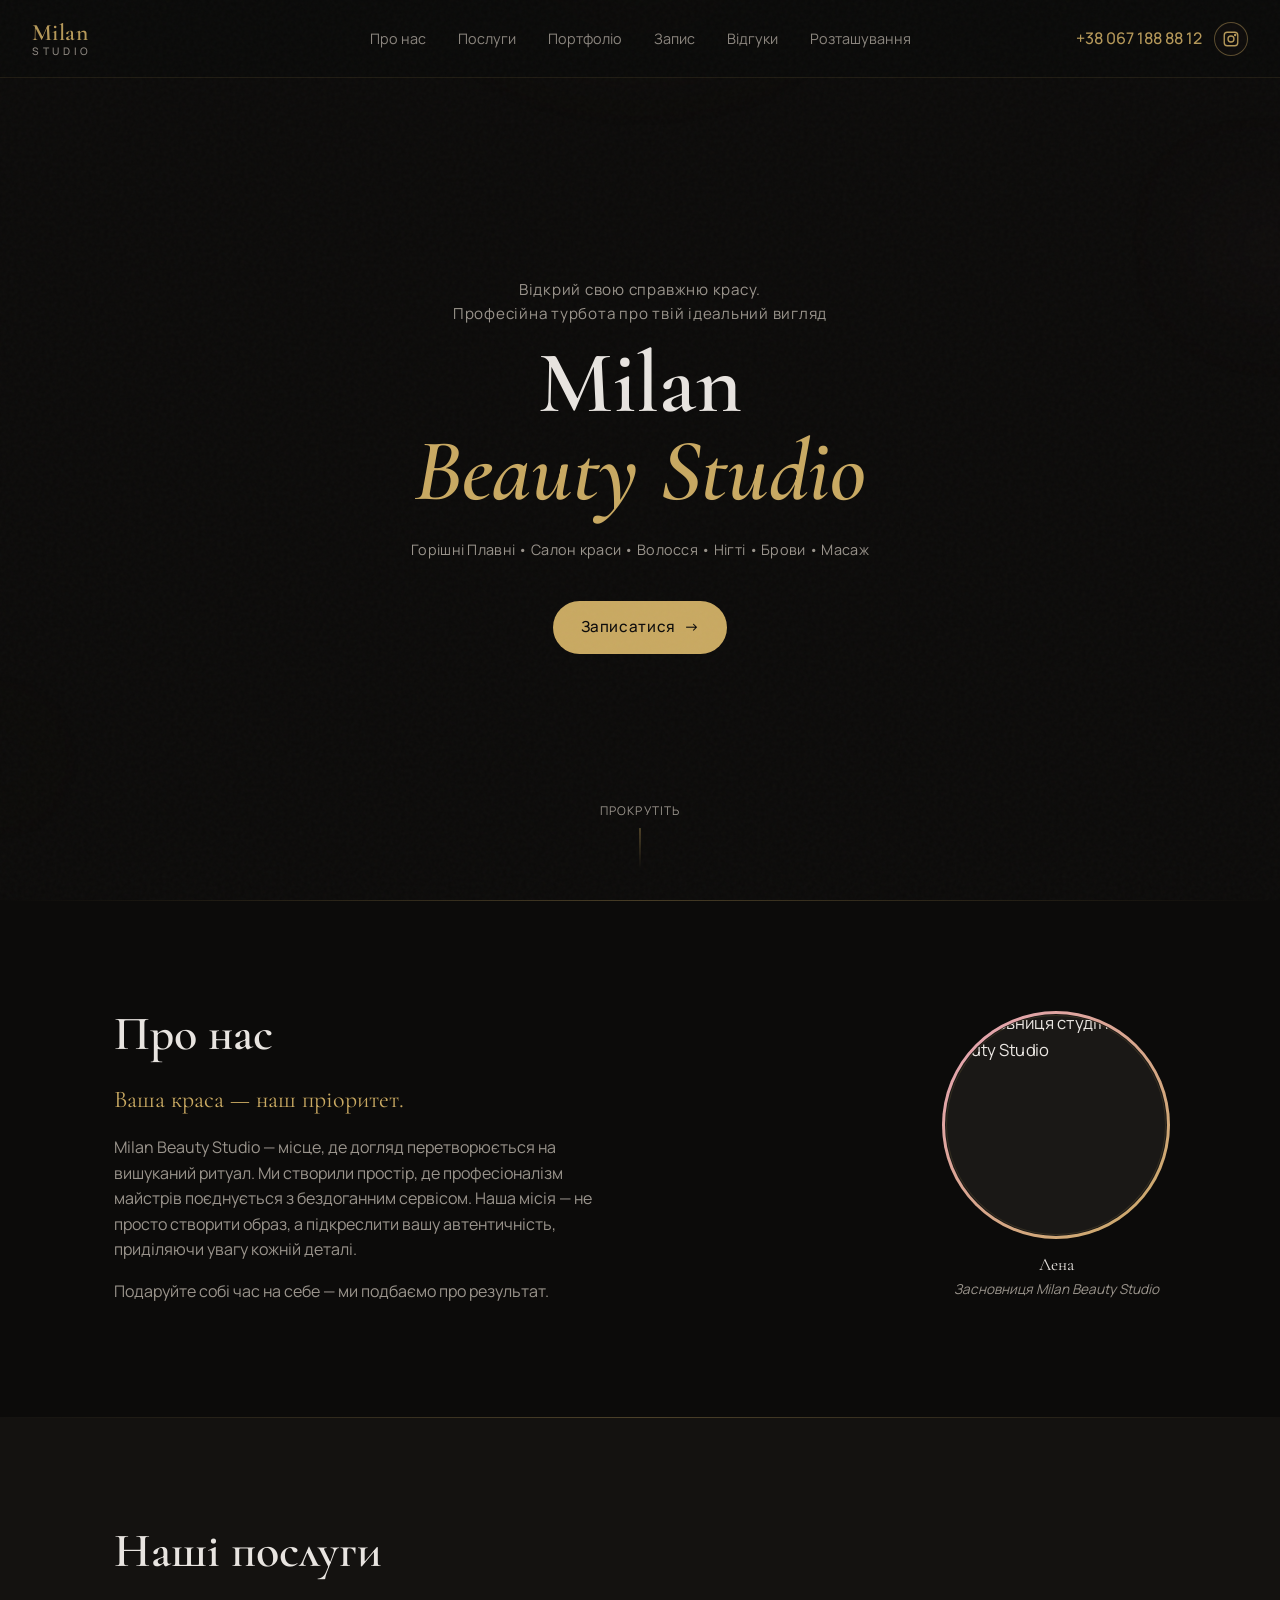
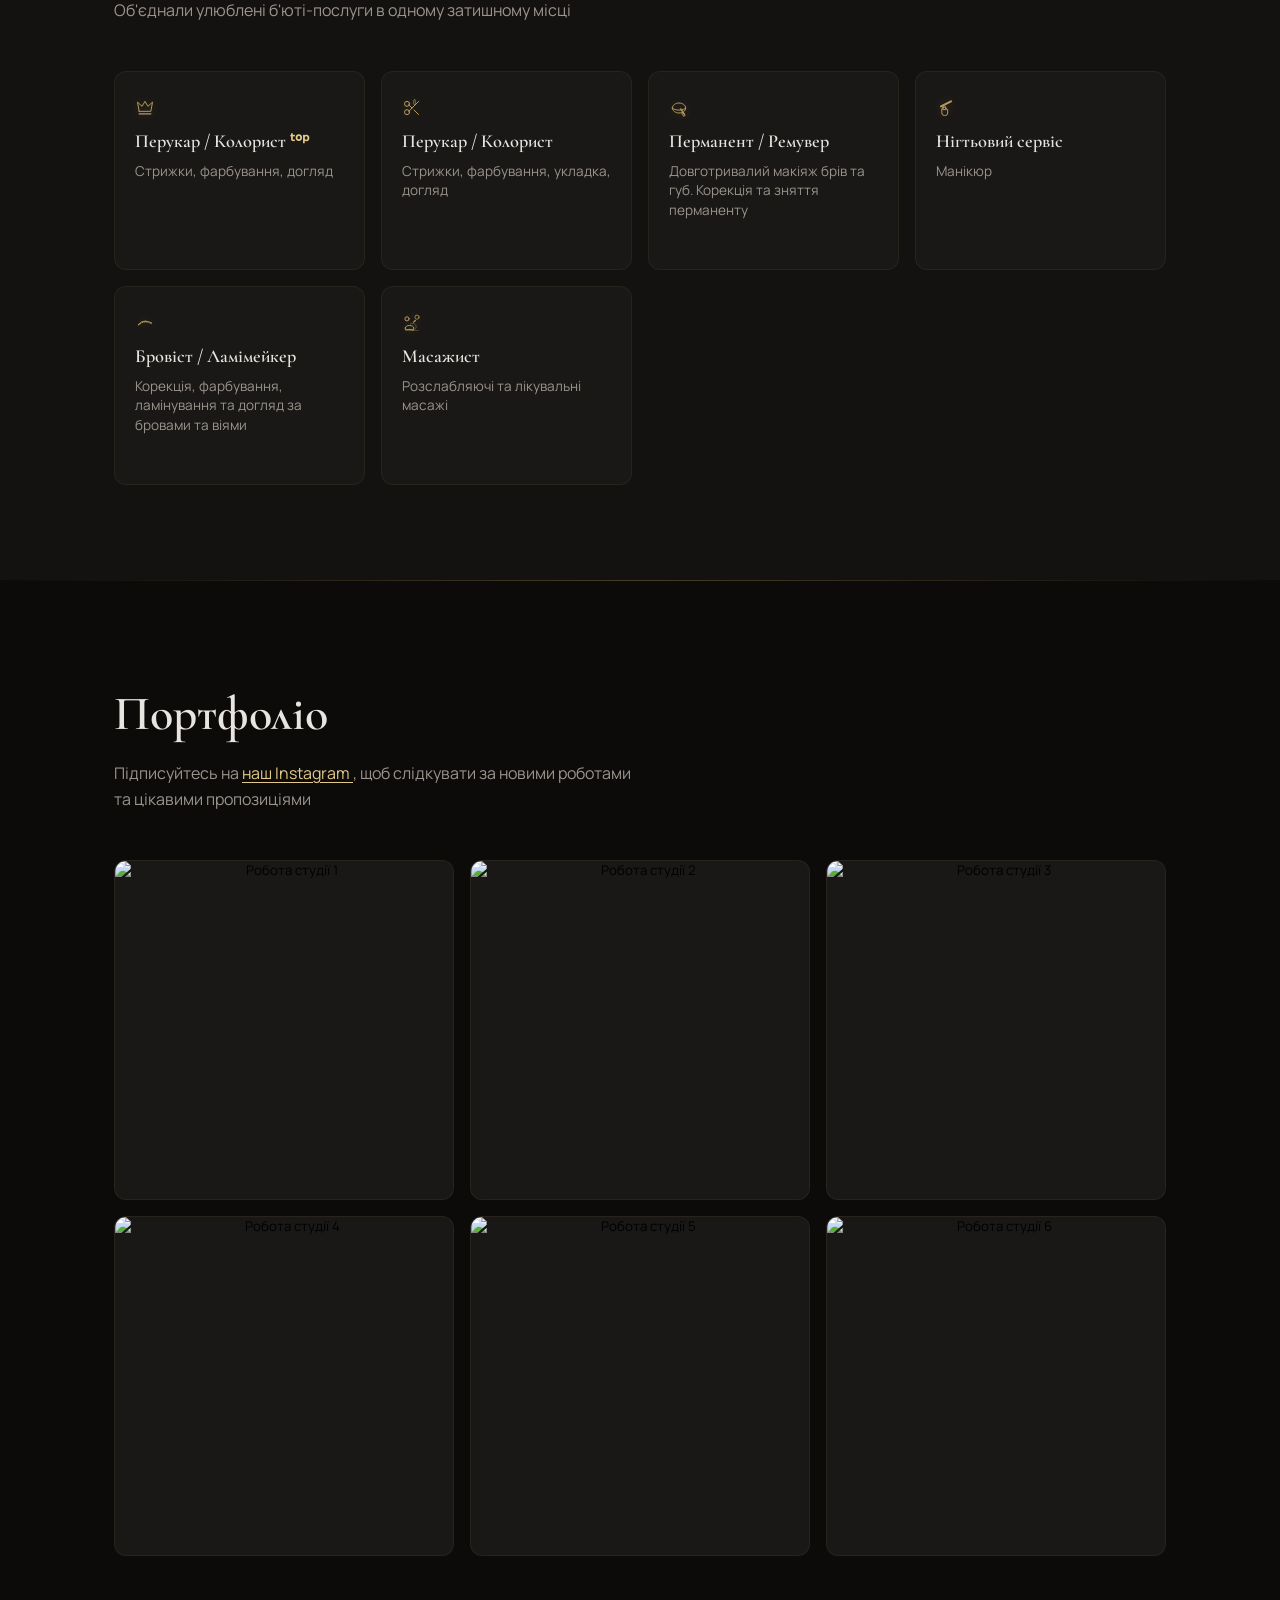
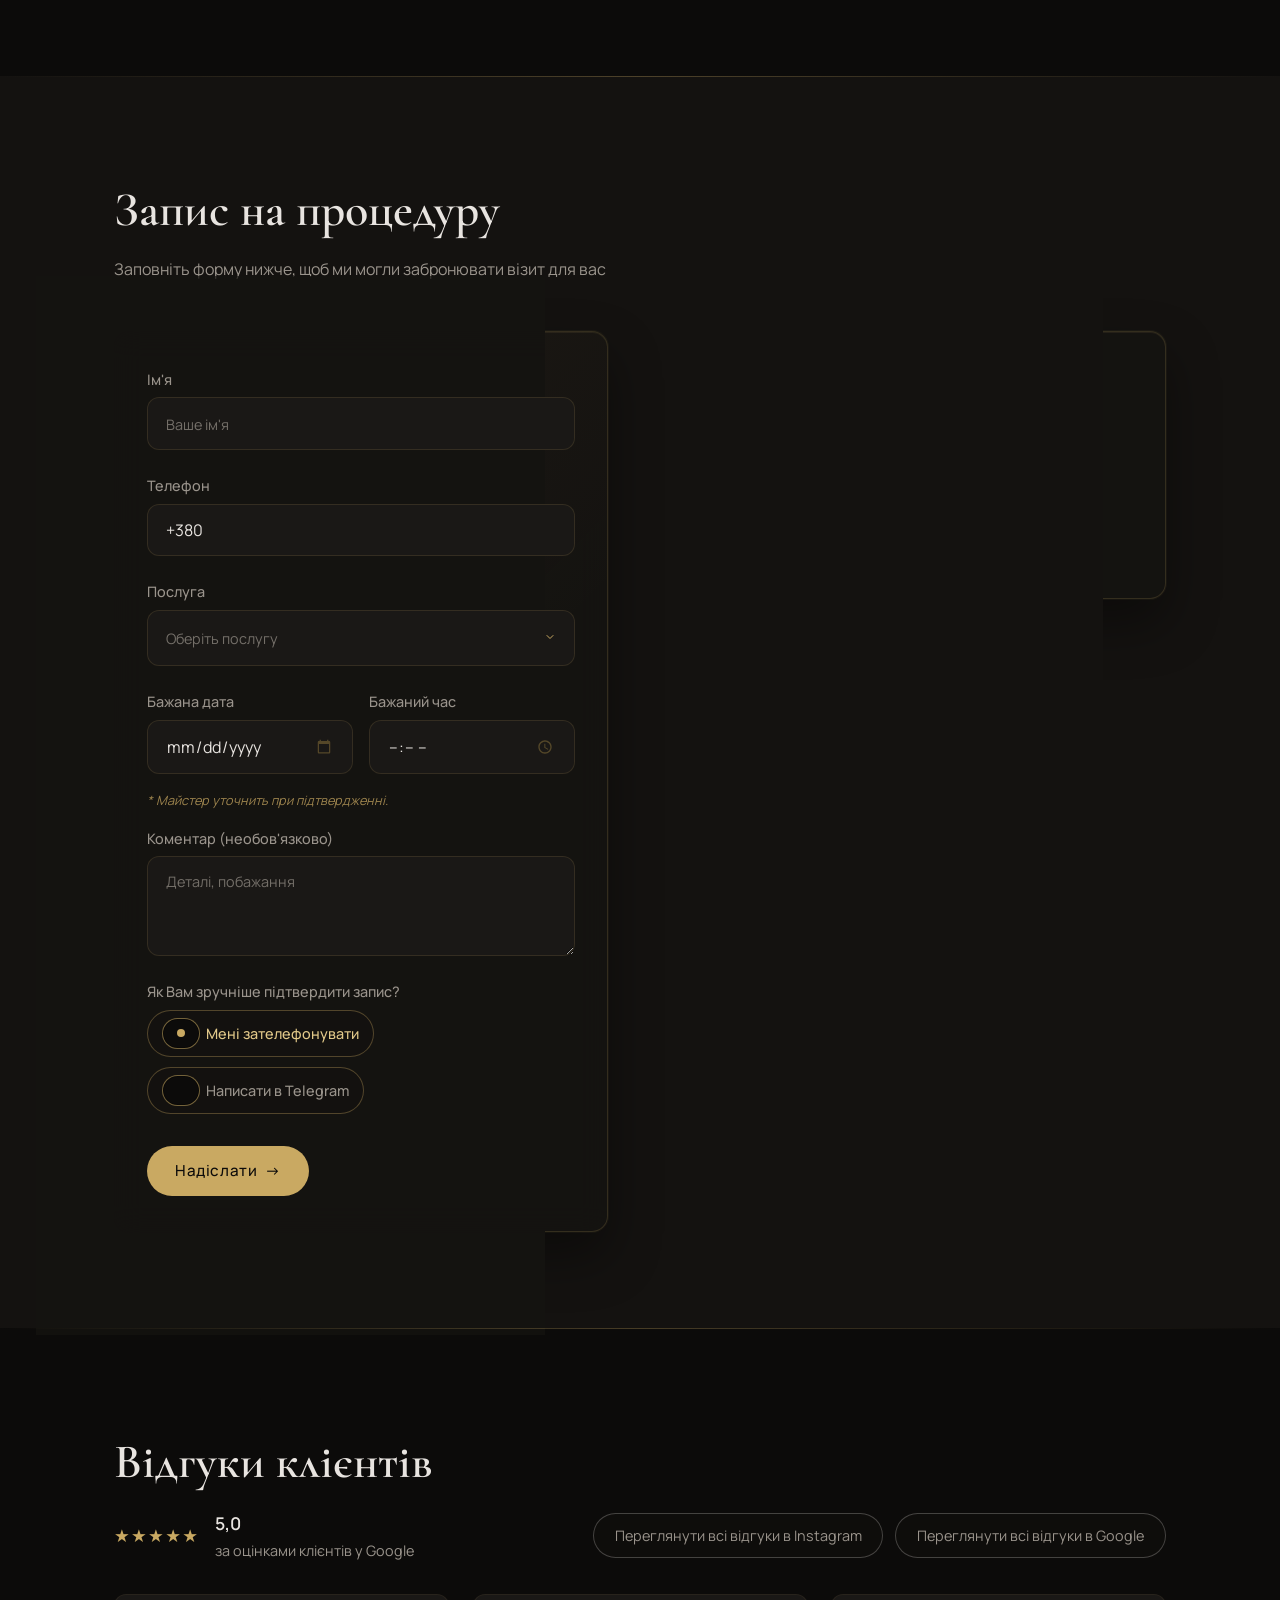
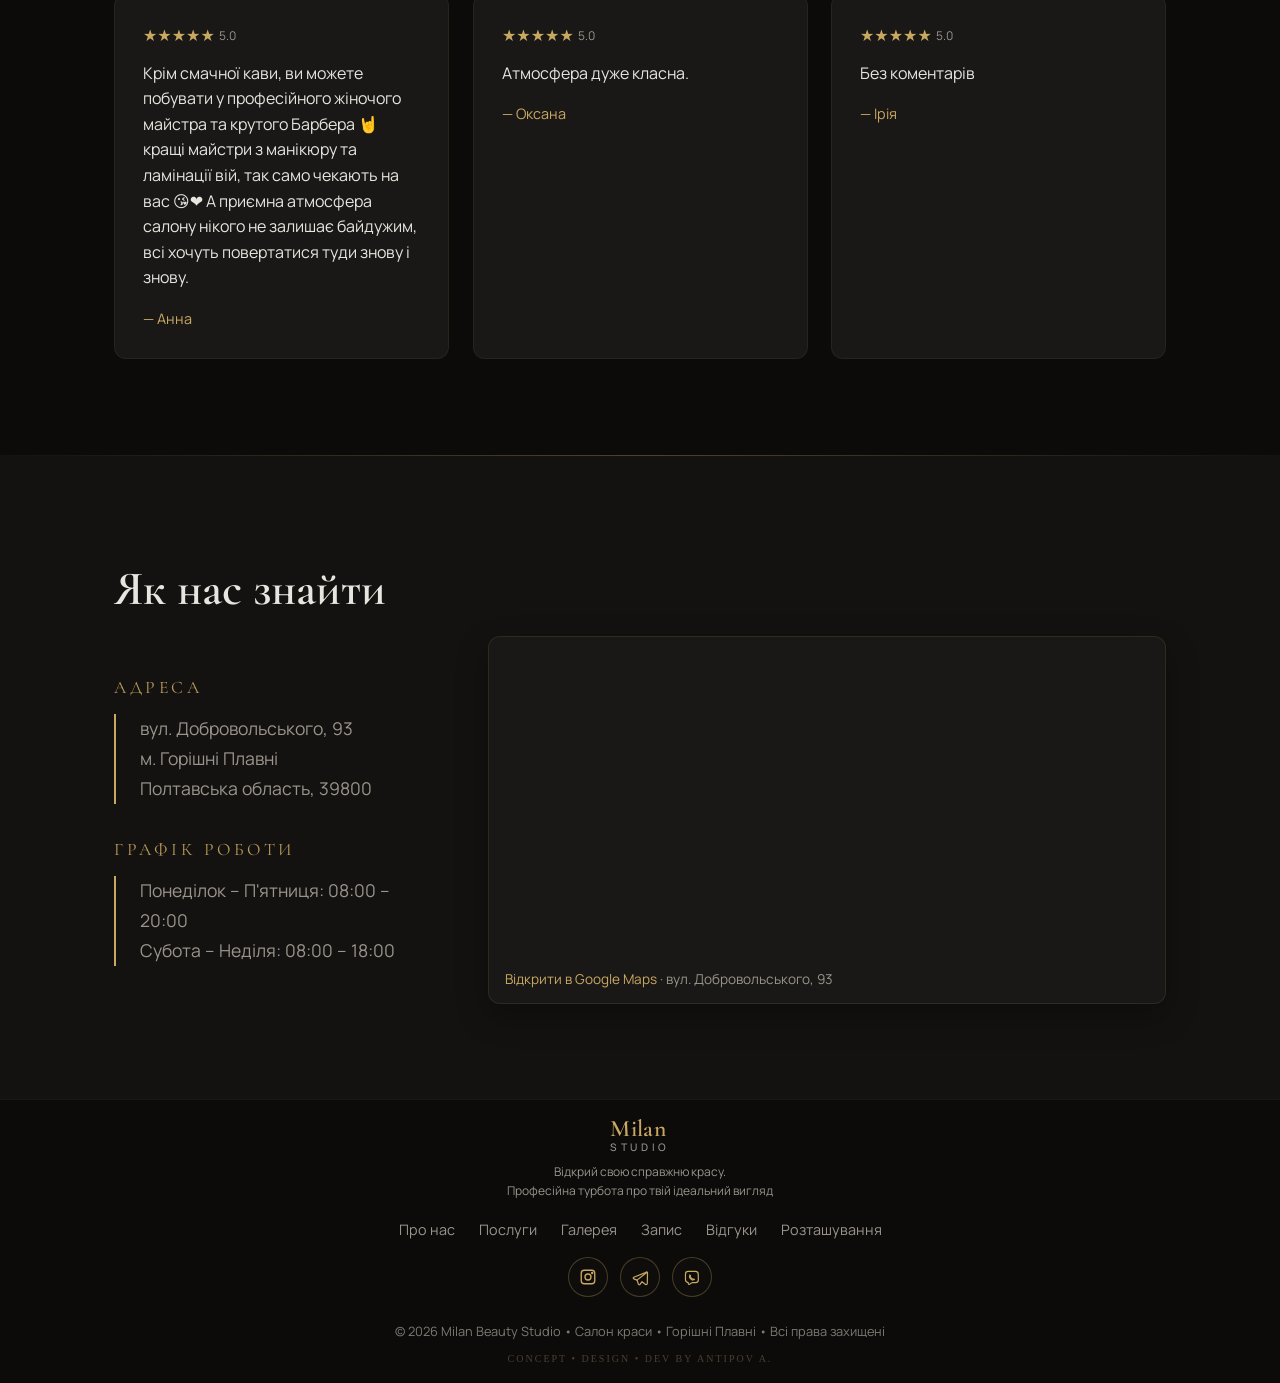
==== commit 2f7374d6: "Add files via upload" ====
--- a/index.html
+++ b/index.html
@@ -446,88 +446,91 @@
             Заповніть форму нижче, щоб ми могли забронювати візит для вас
           </p>
           <div class="contact-wrap">
-            <form
-              class="contact-form animate-on-scroll"
-              id="contact-form"
-              novalidate
-            >
-              <div class="form-group">
-                <label for="name">Ім'я</label>
-                <input
-                  type="text"
-                  id="name"
-                  name="name"
-                  placeholder="Ваше ім'я"
-                  required
-                  autocomplete="name"
-                />
-              </div>
-              <div class="form-group">
-                <label for="phone">Телефон</label>
-                <input
-                  type="tel"
-                  id="phone"
-                  name="phone"
-                  placeholder="+38 0XX XXX XX XX"
-                  required
-                  autocomplete="tel"
-                />
-              </div>
-              <div class="form-group">
-                <label for="service">Послуга</label>
-                <div class="custom-select" id="custom-service-select">
-                  <div class="select-trigger">
-                    <span class="select-value is-placeholder"
-                      >Оберіть послугу</span
-                    >
-                    <span class="select-arrow" aria-hidden="true">
-                      <svg
-                        width="12"
-                        height="12"
-                        viewBox="0 0 24 24"
-                        fill="none"
-                        stroke="currentColor"
-                        stroke-width="2"
-                        stroke-linecap="round"
-                        stroke-linejoin="round"
+            <div class="contact-form-card">
+              <form
+                class="contact-form animate-on-scroll"
+                id="contact-form"
+                novalidate
+              >
+                <div class="form-group">
+                  <label for="name">Ім'я</label>
+                  <input
+                    type="text"
+                    id="name"
+                    name="name"
+                    placeholder="Ваше ім'я"
+                    required
+                    autocomplete="name"
+                  />
+                </div>
+                <div class="form-group">
+                  <label for="phone">Телефон</label>
+                  <input
+                    type="tel"
+                    id="phone"
+                    name="phone"
+                    placeholder="+38 0XX XXX XX XX"
+                    value="+380"
+                    required
+                    autocomplete="tel"
+                  />
+                </div>
+                <div class="form-group">
+                  <label for="service">Послуга</label>
+                  <div class="custom-select" id="custom-service-select">
+                    <div class="select-trigger">
+                      <span class="select-value is-placeholder"
+                        >Оберіть послугу</span
                       >
-                        <path d="m6 9 6 6 6-6" />
-                      </svg>
-                    </span>
+                      <span class="select-arrow" aria-hidden="true">
+                        <svg
+                          width="12"
+                          height="12"
+                          viewBox="0 0 24 24"
+                          fill="none"
+                          stroke="currentColor"
+                          stroke-width="2"
+                          stroke-linecap="round"
+                          stroke-linejoin="round"
+                        >
+                          <path d="m6 9 6 6 6-6" />
+                        </svg>
+                      </span>
+                    </div>
+                    <div class="select-options">
+                      <div class="select-option" data-value="">
+                        Оберіть послугу
+                      </div>
+                      <div class="select-option" data-value="hair">
+                        Перукар / колорист
+                      </div>
+                      <div class="select-option" data-value="nails">
+                        Нігтьовий сервіс
+                      </div>
+                      <div class="select-option" data-value="brows">
+                        Брови / вії
+                      </div>
+                      <div class="select-option" data-value="permanent">
+                        Перманентний макіяж
+                      </div>
+                      <div class="select-option" data-value="massage">
+                        Масаж
+                      </div>
+                    </div>
+                    <select id="service" name="service" hidden>
+                      <option value="">Оберіть послугу</option>
+                      <option value="hair">Перукар / колорист</option>
+                      <option value="nails">Нігтьовий сервіс</option>
+                      <option value="brows">Брови / вії</option>
+                      <option value="permanent">Перманентний макіяж</option>
+                      <option value="massage">Масаж</option>
+                      <option value="other">Інше</option>
+                    </select>
                   </div>
-                  <div class="select-options">
-                    <div class="select-option" data-value="">
-                      Оберіть послугу
-                    </div>
-                    <div class="select-option" data-value="hair">
-                      Перукар / колорист
-                    </div>
-                    <div class="select-option" data-value="nails">
-                      Нігтьовий сервіс
-                    </div>
-                    <div class="select-option" data-value="brows">
-                      Брови / вії
-                    </div>
-                    <div class="select-option" data-value="permanent">
-                      Перманентний макіяж
-                    </div>
-                    <div class="select-option" data-value="massage">Масаж</div>
-                  </div>
-                  <select id="service" name="service" hidden>
-                    <option value="">Оберіть послугу</option>
-                    <option value="hair">Перукар / колорист</option>
-                    <option value="nails">Нігтьовий сервіс</option>
-                    <option value="brows">Брови / вії</option>
-                    <option value="permanent">Перманентний макіяж</option>
-                    <option value="massage">Масаж</option>
-                    <option value="other">Інше</option>
-                  </select>
                 </div>
-              </div>
-              <div class="form-row">
-                <div class="form-group--half">
-                  <label for="date">Бажана дата</label>
-                  <div class="date-input-wrap">
+                <div class="form-row">
+                  <div class="form-group form-group--half">
+                    <label for="date">Бажана дата</label>
                     <input
                       type="date"
                       id="date"
@@ -535,10 +538,8 @@
                       autocomplete="off"
                     />
                   </div>
-                </div>
-                <div class="form-group--half">
-                  <label for="time">Бажаний час</label>
-                  <div class="time-input-wrap">
+                  <div class="form-group form-group--half">
+                    <label for="time">Бажаний час</label>
                     <input
                       type="time"
                       id="time"
@@ -549,42 +550,46 @@
                     />
                   </div>
                 </div>
-              </div>
-              <p class="form-hint">* Майстер уточнить при підтвердженні.</p>
-              <div class="form-group">
-                <label for="comment">Коментар (необов'язково)</label>
-                <textarea
-                  id="comment"
-                  name="comment"
-                  placeholder="Деталі, побажання"
-                  rows="3"
-                ></textarea>
-              </div>
-              <div class="form-group">
-                <span class="form-group-label"
-                  >Як Вам зручніше підтвердити запис?</span
-                >
-                <div class="contact-methods">
-                  <label class="contact-method-option">
-                    <input
-                      type="radio"
-                      name="contactMethod"
-                      value="phone"
-                      checked
-                    />
-                    <span>Мені зателефонувати</span>
-                  </label>
-                  <label class="contact-method-option">
-                    <input type="radio" name="contactMethod" value="telegram" />
-                    <span>Написати в Telegram</span>
-                  </label>
+                <p class="form-hint">* Майстер уточнить при підтвердженні.</p>
+                <div class="form-group">
+                  <label for="comment">Коментар (необов'язково)</label>
+                  <textarea
+                    id="comment"
+                    name="comment"
+                    placeholder="Деталі, побажання"
+                    rows="3"
+                  ></textarea>
                 </div>
-              </div>
-              <button type="submit" class="btn btn-primary">
-                <span>Надіслати</span>
-                <span class="btn-arrow" aria-hidden="true">→</span>
-              </button>
-            </form>
+                <div class="form-group">
+                  <span class="form-group-label"
+                    >Як Вам зручніше підтвердити запис?</span
+                  >
+                  <div class="contact-methods">
+                    <label class="contact-method-option">
+                      <input
+                        type="radio"
+                        name="contactMethod"
+                        value="phone"
+                        checked
+                      />
+                      <span>Мені зателефонувати</span>
+                    </label>
+                    <label class="contact-method-option">
+                      <input
+                        type="radio"
+                        name="contactMethod"
+                        value="telegram"
+                      />
+                      <span>Написати в Telegram</span>
+                    </label>
+                  </div>
+                </div>
+                <button type="submit" class="btn btn-primary">
+                  <span>Надіслати</span>
+                  <span class="btn-arrow" aria-hidden="true">→</span>
+                </button>
+              </form>
+            </div>
             <div class="contact-info animate-on-scroll">
               <div class="contact-side-card">
                 <div class="contact-side-title">Швидкий зв’язок</div>
--- a/styles.css
+++ b/styles.css
@@ -1168,7 +1168,7 @@
 }
 
 .contact-info {
-  margin-top: 1.25rem;
+  margin-top: 0;
 }
 
 .contact-form {
@@ -1403,6 +1403,85 @@
   align-self: flex-start;
 }
 
+
+/* ── Contact Form Card ───────────────────────────────────────── */
+.contact-form-card {
+  background: rgba(22, 20, 17, 0.72);
+  border: 1px solid rgba(201, 169, 98, 0.18);
+  border-radius: calc(var(--radius) + 4px);
+  padding: 2.25rem 2rem;
+  box-shadow:
+    0 0 0 1px rgba(201, 169, 98, 0.05),
+    0 24px 52px rgba(0, 0, 0, 0.38),
+    inset 0 1px 0 rgba(201, 169, 98, 0.09);
+  backdrop-filter: blur(14px);
+  -webkit-backdrop-filter: blur(14px);
+  position: relative;
+}
+.contact-form-card::before {
+  content: "";
+  position: absolute;
+  inset: 0;
+  border-radius: inherit;
+  background: linear-gradient(135deg, rgba(201,169,98,0.06) 0%, transparent 55%);
+  pointer-events: none;
+}
+.contact-form-card .form-message {
+  margin-top: 1rem;
+}
+
+/* ── Date / Time row ─────────────────────────────────────────── */
+.form-row {
+  display: grid;
+  grid-template-columns: 1fr 1fr;
+  gap: 1rem;
+}
+.form-group--half { min-width: 0; }
+
+.form-group input[type="date"],
+.form-group input[type="time"] {
+  padding: 0.9rem 1.1rem;
+  background: var(--bg-card);
+  border: 1px solid rgba(201, 169, 98, 0.15);
+  border-radius: var(--radius);
+  color: var(--text);
+  width: 100%;
+  cursor: pointer;
+  color-scheme: dark;
+  transition: border-color var(--transition-fast), box-shadow var(--transition-fast), transform var(--transition-fast);
+}
+.form-group input[type="date"]:focus,
+.form-group input[type="time"]:focus {
+  outline: none;
+  border-color: var(--gold);
+  box-shadow: 0 0 0 4px rgba(201, 169, 98, 0.08);
+  transform: translateY(-1px);
+}
+.form-group input[type="date"]::-webkit-calendar-picker-indicator,
+.form-group input[type="time"]::-webkit-calendar-picker-indicator {
+  filter: invert(0.7) sepia(1) saturate(2) hue-rotate(5deg);
+  cursor: pointer;
+  opacity: 0.7;
+}
+.form-group input[type="date"]::-webkit-calendar-picker-indicator:hover,
+.form-group input[type="time"]::-webkit-calendar-picker-indicator:hover {
+  opacity: 1;
+}
+
+/* Form hint */
+.form-hint {
+  font-size: 0.8rem;
+  color: var(--gold);
+  opacity: 0.75;
+  margin: -0.5rem 0 -0.5rem;
+  font-style: italic;
+}
+
+@media (max-width: 600px) {
+  .contact-form-card { padding: 1.5rem 1.1rem; }
+  .form-row { gap: 0.6rem; }
+}
+
 .contact-phone {
   font-size: 1.5rem;
   font-weight: 600;
@@ -1451,12 +1530,27 @@
 }
 
 .contact-side-card {
-  background: rgba(26, 24, 22, 0.65);
-  border: 1px solid rgba(201, 169, 98, 0.12);
-  border-radius: var(--radius);
-  padding: 1.75rem;
-  box-shadow: 0 18px 40px rgba(0, 0, 0, 0.25);
-  height: 100%;
+  background: rgba(22, 20, 17, 0.72);
+  border: 1px solid rgba(201, 169, 98, 0.18);
+  border-radius: calc(var(--radius) + 4px);
+  padding: 2.25rem 2rem;
+  box-shadow:
+    0 0 0 1px rgba(201, 169, 98, 0.05),
+    0 24px 52px rgba(0, 0, 0, 0.38),
+    inset 0 1px 0 rgba(201, 169, 98, 0.09);
+  backdrop-filter: blur(14px);
+  -webkit-backdrop-filter: blur(14px);
+  position: relative;
+  overflow: hidden;
+}
+
+.contact-side-card::before {
+  content: "";
+  position: absolute;
+  inset: 0;
+  border-radius: inherit;
+  background: linear-gradient(135deg, rgba(201,169,98,0.06) 0%, transparent 55%);
+  pointer-events: none;
 }
 
 .contact-side-title {
@@ -2245,131 +2339,3 @@
 .section-sub.animate-on-scroll {
   transition-duration: 1.4s;
 }
-
-
-/* ===== Date / Time row ===== */
-.form-row {
-  display: grid;
-  grid-template-columns: 1fr 1fr;
-  gap: 1rem;
-}
-
-.form-group--half {
-  display: flex;
-  flex-direction: column;
-  gap: 0.4rem;
-}
-
-.form-hint {
-  font-size: 0.78rem;
-  color: var(--gold-dim);
-  font-style: italic;
-  opacity: 0.75;
-  margin-top: -0.75rem;
-  margin-bottom: -0.50rem;
-  letter-spacing: 0.01em;
-}
-
-/* Date & time inputs — match site style exactly */
-.form-group--half label {
-  font-size: 0.9rem;
-  color: var(--text-muted);
-  font-weight: 500;
-}
-
-input[type="date"],
-input[type="time"] {
-  padding: 0.9rem 1.1rem;
-  background: var(--bg-card);
-  border: 1px solid rgba(201, 169, 98, 0.15);
-  border-radius: var(--radius);
-  color: var(--text);
-  font-family: var(--font-body);
-  font-size: 0.95rem;
-  width: 100%;
-  outline: none;
-  transition: border-color var(--transition-fast), box-shadow var(--transition-fast), transform var(--transition-fast);
-  color-scheme: dark;
-  box-sizing: border-box;
-  -webkit-appearance: none; /* Для старих версій Safari та Chrome */
-  -moz-appearance: none;    /* Для старих версій Firefox */
-  appearance: none;
-}
-
-input[type="date"]:focus,
-input[type="time"]:focus {
-  border-color: var(--gold);
-  box-shadow: 0 0 0 4px rgba(201, 169, 98, 0.08);
-  transform: translateY(-1px);
-}
-
-/* Calendar/clock icon — gold tint to match site */
-input[type="date"]::-webkit-calendar-picker-indicator,
-input[type="time"]::-webkit-calendar-picker-indicator {
-  background: none;
-  cursor: pointer;
-  opacity: 0;
-  width: 20px;
-  height: 20px;
-  position: relative;
-}
-
-/* Custom icon overlay using pseudo on wrapper */
-.date-input-wrap,
-.time-input-wrap {
-  position: relative;
-}
-
-.date-input-wrap::after,
-.time-input-wrap::after {
-  content: '';
-  position: absolute;
-  right: 1rem;
-  top: 50%;
-  transform: translateY(-50%);
-  width: 16px;
-  height: 16px;
-  pointer-events: none;
-  opacity: 0.45;
-  background-color: var(--gold);
-  -webkit-mask-size: contain;
-  mask-size: contain;
-  -webkit-mask-repeat: no-repeat;
-  mask-repeat: no-repeat;
-  -webkit-mask-position: center;
-  mask-position: center;
-}
-
-.date-input-wrap::after {
-  -webkit-mask-image: url("data:image/svg+xml,%3Csvg xmlns='http://www.w3.org/2000/svg' viewBox='0 0 24 24' fill='none' stroke='white' stroke-width='1.8' stroke-linecap='round' stroke-linejoin='round'%3E%3Crect x='3' y='4' width='18' height='18' rx='2'/%3E%3Cpath d='M16 2v4M8 2v4M3 10h18'/%3E%3C/svg%3E");
-  mask-image: url("data:image/svg+xml,%3Csvg xmlns='http://www.w3.org/2000/svg' viewBox='0 0 24 24' fill='none' stroke='white' stroke-width='1.8' stroke-linecap='round' stroke-linejoin='round'%3E%3Crect x='3' y='4' width='18' height='18' rx='2'/%3E%3Cpath d='M16 2v4M8 2v4M3 10h18'/%3E%3C/svg%3E");
-}
-
-.time-input-wrap::after {
-  -webkit-mask-image: url("data:image/svg+xml,%3Csvg xmlns='http://www.w3.org/2000/svg' viewBox='0 0 24 24' fill='none' stroke='white' stroke-width='1.8' stroke-linecap='round' stroke-linejoin='round'%3E%3Ccircle cx='12' cy='12' r='9'/%3E%3Cpath d='M12 7v5l3 3'/%3E%3C/svg%3E");
-  mask-image: url("data:image/svg+xml,%3Csvg xmlns='http://www.w3.org/2000/svg' viewBox='0 0 24 24' fill='none' stroke='white' stroke-width='1.8' stroke-linecap='round' stroke-linejoin='round'%3E%3Ccircle cx='12' cy='12' r='9'/%3E%3Cpath d='M12 7v5l3 3'/%3E%3C/svg%3E");
-}
-
-/* Placeholder text color — muted like other inputs */
-input[type="date"]:not(:valid),
-input[type="time"]:not(:valid) {
-  color: var(--text-muted);
-}
-
-input[type="date"]:valid,
-input[type="time"]:valid {
-  color: var(--text);
-}
-
-/* Firefox fix */
-input[type="date"]::-moz-placeholder,
-input[type="time"]::-moz-placeholder {
-  color: var(--text-muted);
-  opacity: 0.7;
-}
-
-@media (max-width: 500px) {
-  .form-row {
-    grid-template-columns: 1fr;
-  }
-}
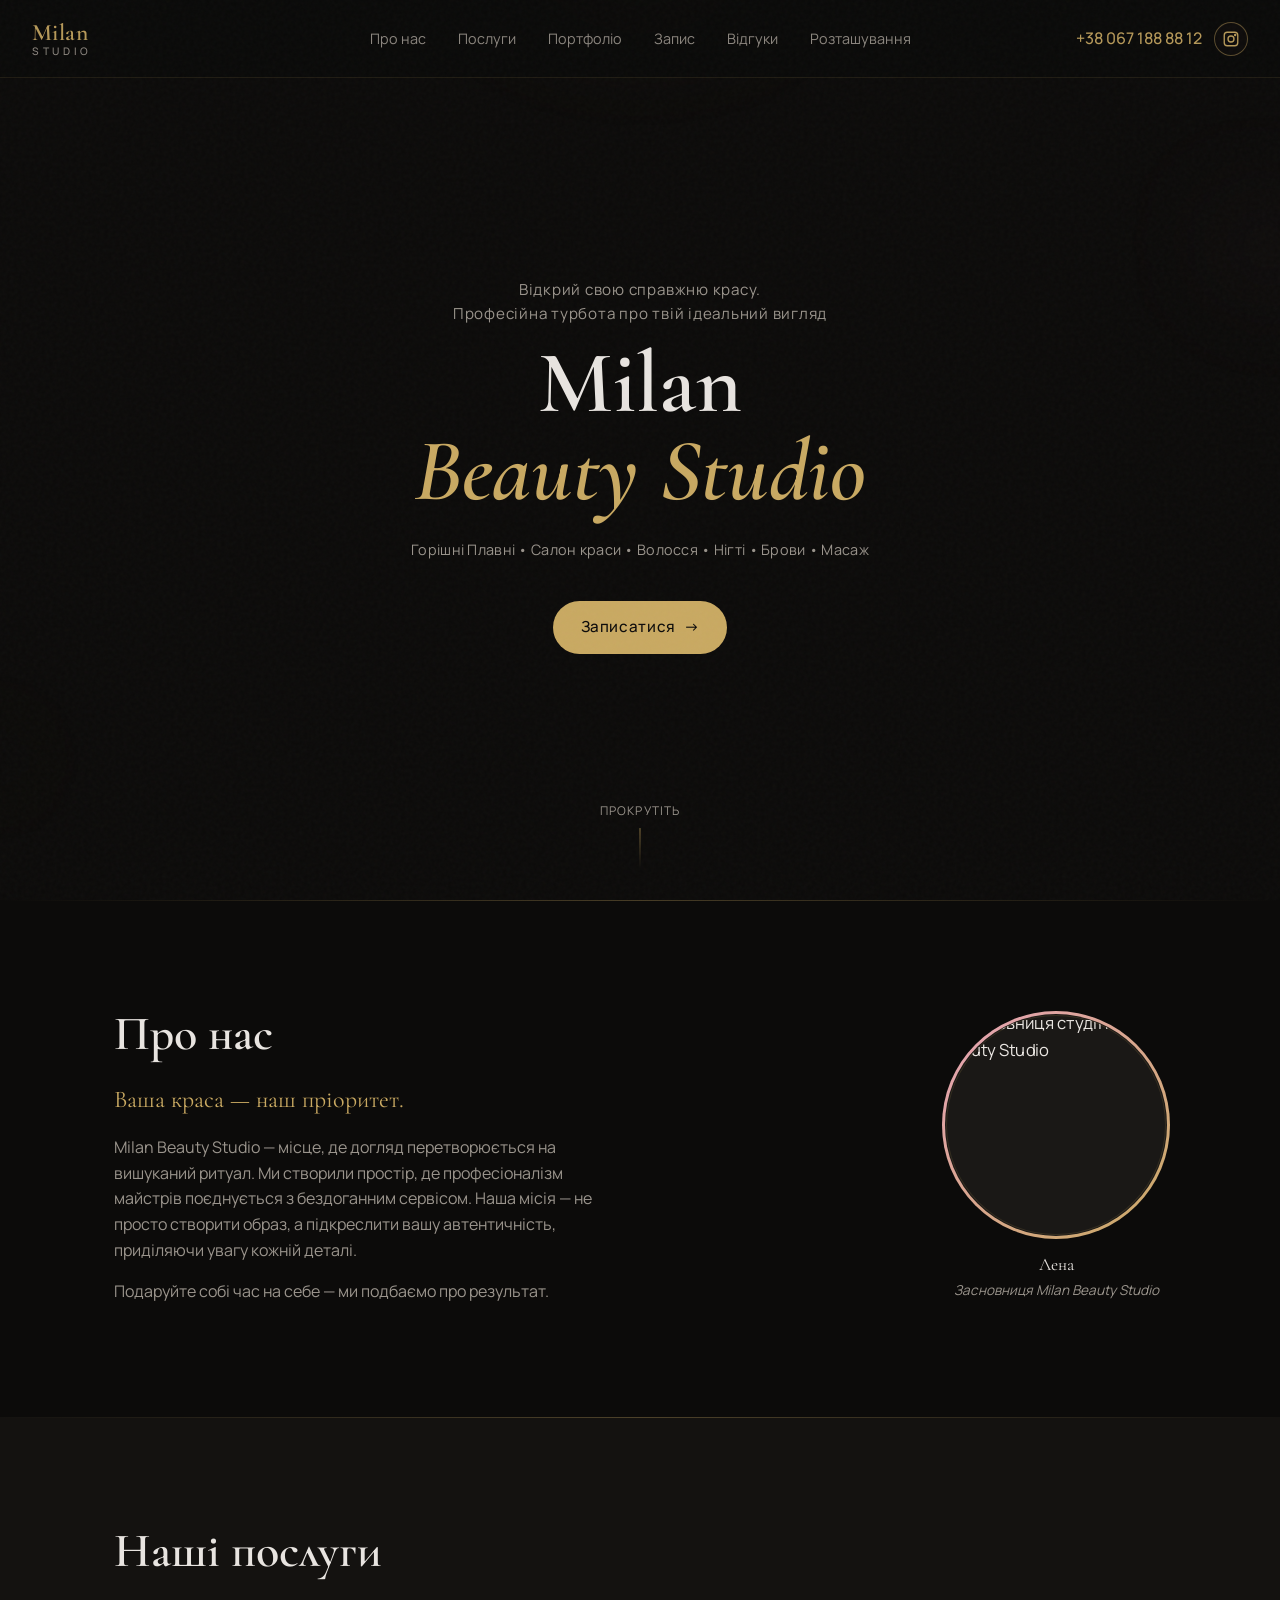
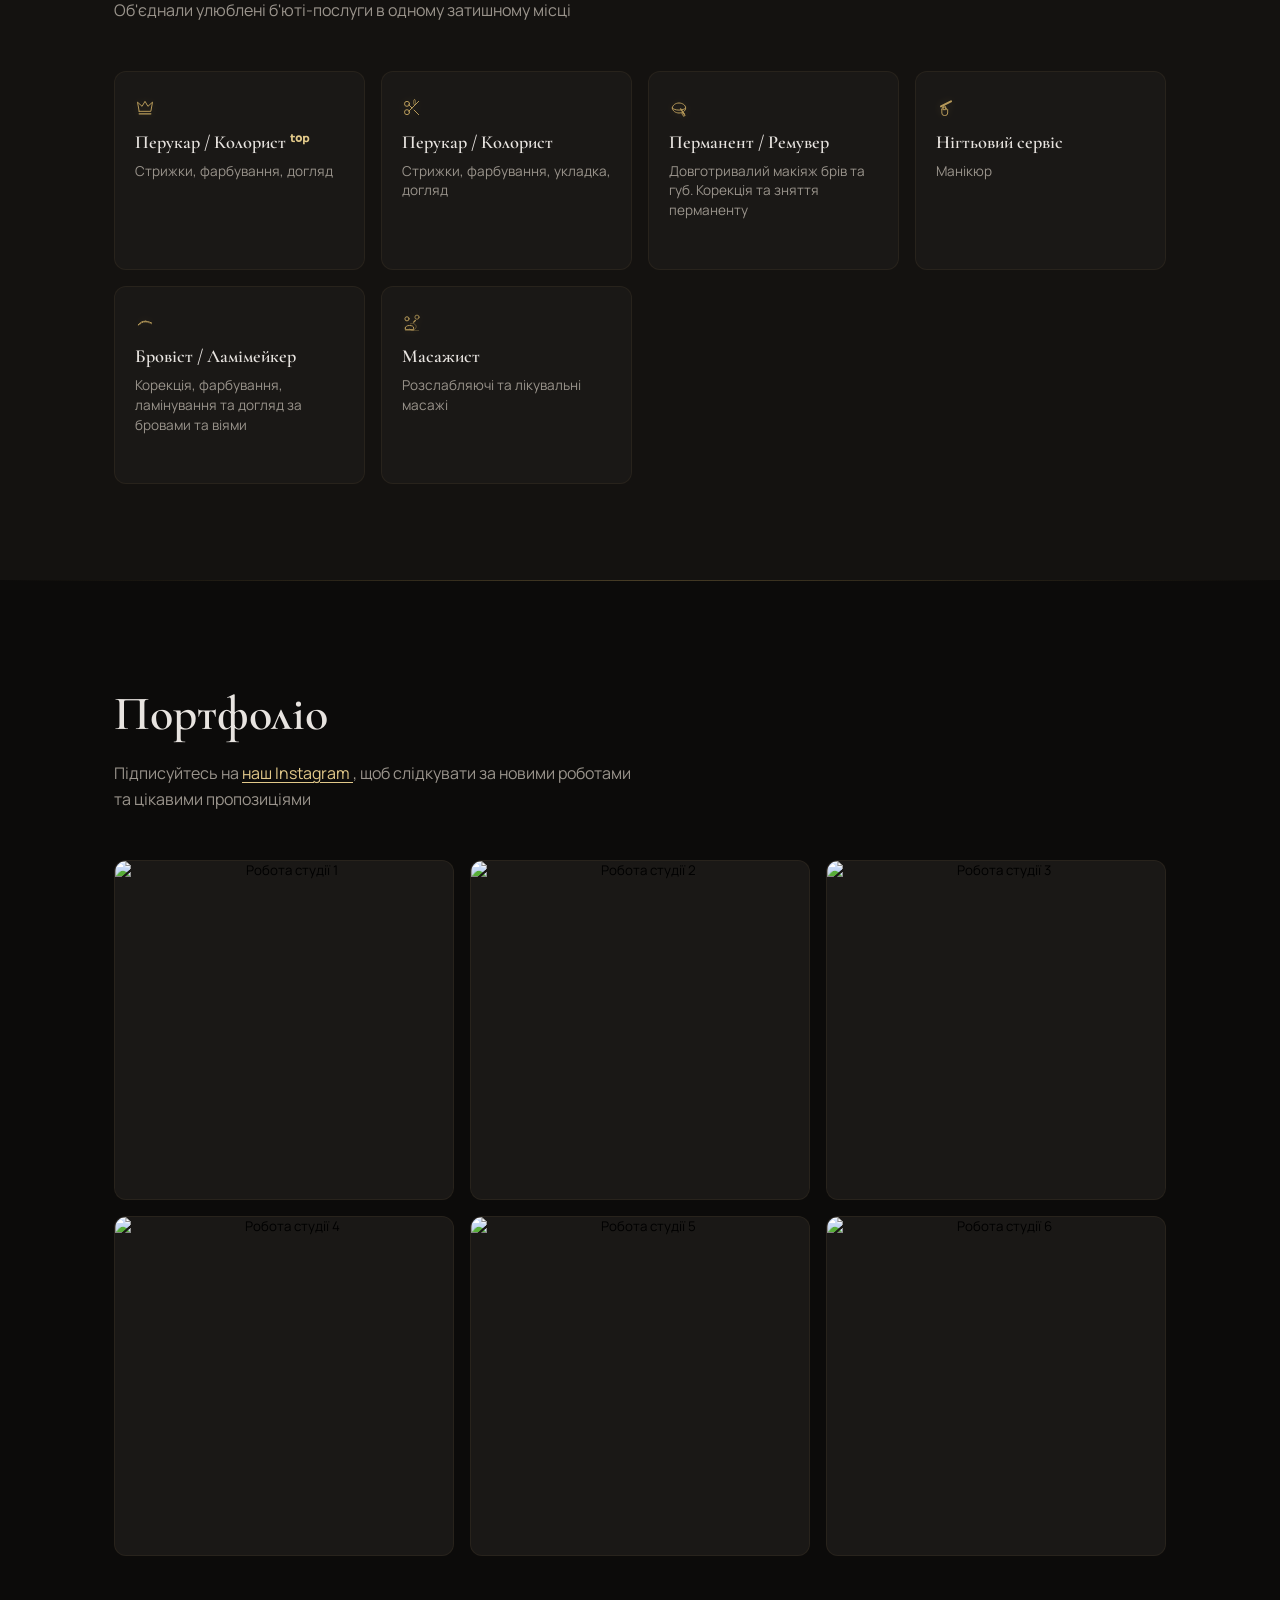
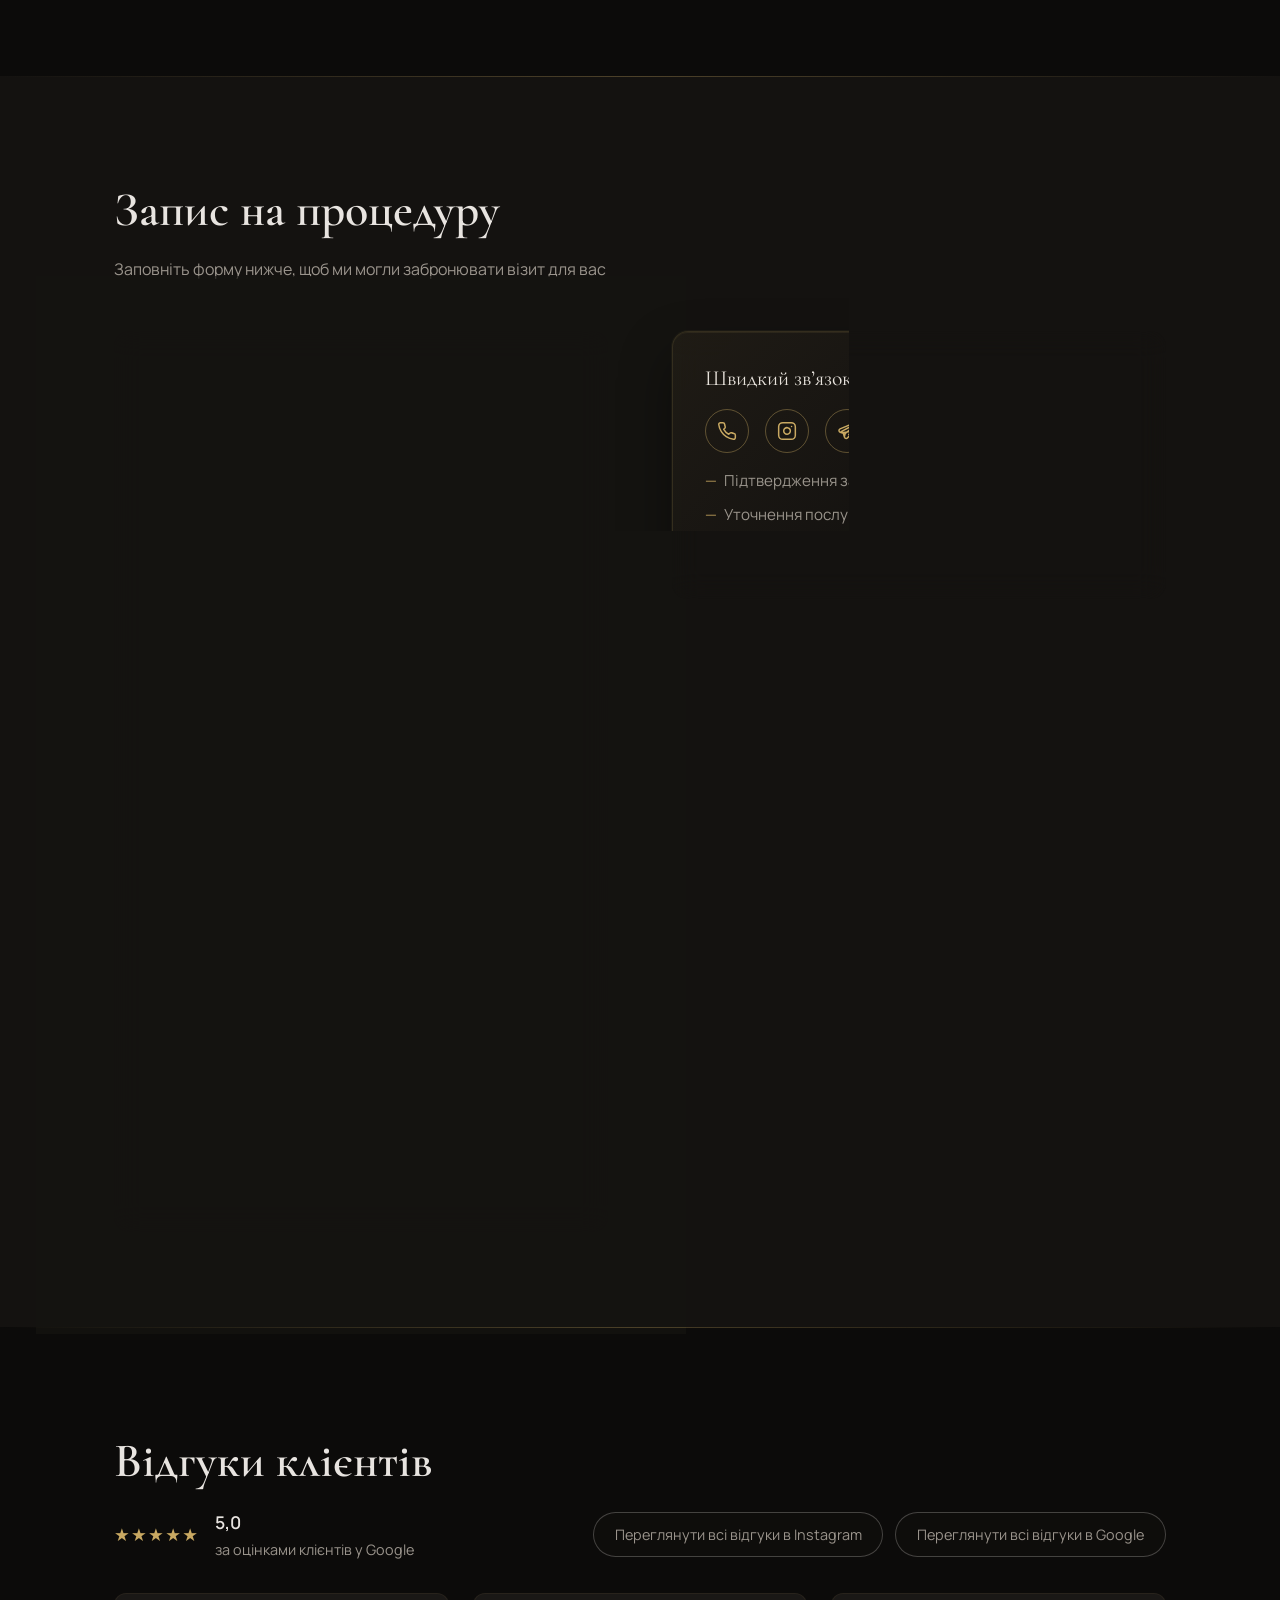
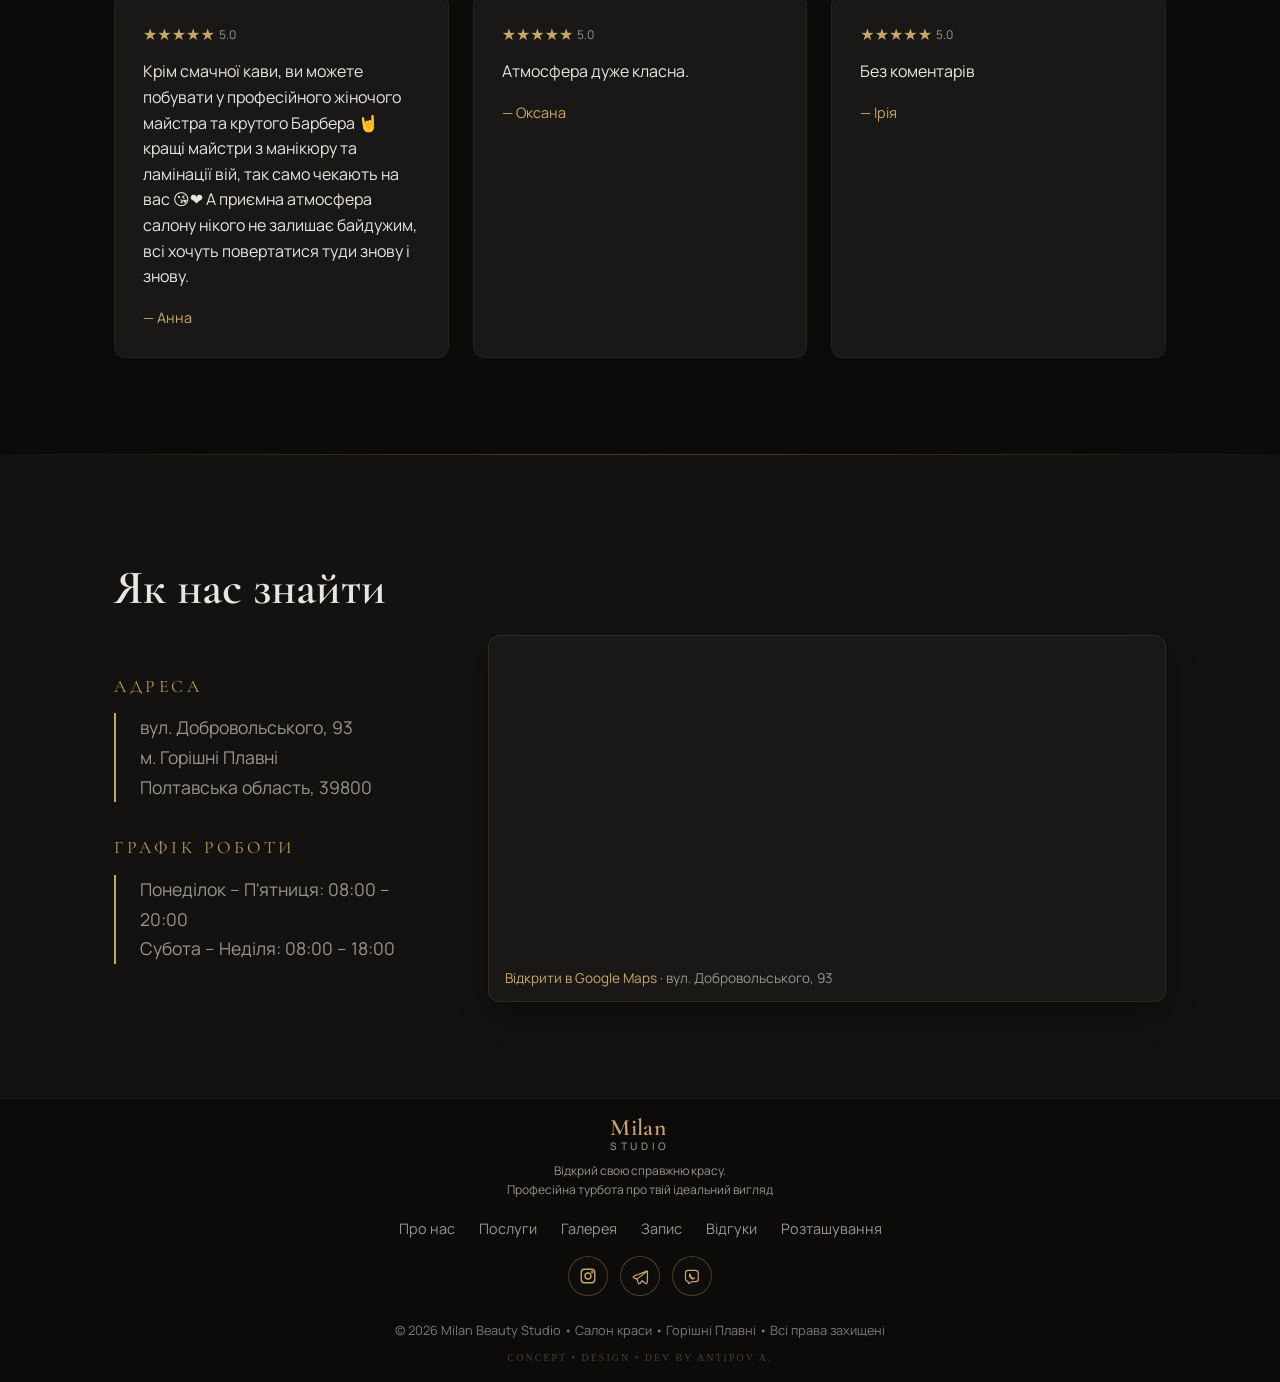
==== commit 7ceb1a08: "Add files via upload" ====
--- a/index.html
+++ b/index.html
@@ -1087,6 +1087,7 @@
         "priceRange": "$$"
       }
     </script>
+    <script src="supabase-client.js"></script>
     <script src="script.js"></script>
   </body>
 </html>
--- a/styles.css
+++ b/styles.css
@@ -1,14 +1,4 @@
 /* ===== Variables ===== */
-html {
-  scroll-behavior: smooth;
-}
-
-@media (prefers-reduced-motion: reduce) {
-  html {
-    scroll-behavior: auto;
-  }
-}
-
 :root {
   --bg: #0c0b0a;
   --bg-elevated: #141210;
@@ -38,10 +28,20 @@
 
 html {
   scroll-behavior: smooth;
+  scroll-padding-top: 80px; /* висота фіксованого хедера */
+}
+
+@media (max-width: 768px) {
+  html {
+    scroll-padding-top: 70px;
+  }
 }
 
 @media (prefers-reduced-motion: reduce) {
-  html { scroll-behavior: auto; }
+  html {
+    scroll-behavior: auto;
+    scroll-padding-top: 80px;
+  }
   *, *::before, *::after {
     animation-duration: 0.01ms !important;
     animation-iteration-count: 1 !important;
@@ -1403,6 +1403,131 @@
   align-self: flex-start;
 }
 
+.contact-phone {
+  font-size: 1.5rem;
+  font-weight: 600;
+  color: var(--gold);
+  display: inline-block;
+  margin-bottom: 0.5rem;
+}
+
+.contact-phone:hover {
+  color: var(--gold-light);
+}
+
+.contact-messengers {
+  display: flex;
+  gap: 1rem;
+  margin-bottom: 0.75rem;
+  flex-wrap: wrap;
+}
+
+.messenger-link {
+  font-size: 0.95rem;
+  color: var(--text-muted);
+  padding: 0.4rem 0.8rem;
+  border: 1px solid rgba(201, 169, 98, 0.2);
+  border-radius: 999px;
+  transition: var(--transition-fast);
+  display: inline-flex;
+  align-items: center;
+  justify-content: center;
+}
+
+.messenger-link--gold {
+  color: var(--gold);
+  border-color: rgba(201, 169, 98, 0.4);
+  width: 44px;
+  height: 44px;
+  padding: 0;
+}
+
+.messenger-link:hover {
+  color: var(--gold-light);
+  border-color: var(--gold);
+  background: rgba(201, 169, 98, 0.1);
+  transform: translateY(-2px);
+  box-shadow: 0 4px 12px rgba(0, 0, 0, 0.2);
+}
+
+.contact-side-card {
+  background: rgba(26, 24, 22, 0.65);
+  border: 1px solid rgba(201, 169, 98, 0.12);
+  border-radius: var(--radius);
+  padding: 1.75rem;
+  box-shadow: 0 18px 40px rgba(0, 0, 0, 0.25);
+  height: 100%;
+}
+
+.contact-side-title {
+  font-family: var(--font-display);
+  font-size: 1.35rem;
+  color: var(--text);
+  margin-bottom: 1.25rem;
+  line-height: 1;
+}
+
+.messenger-link--instagram {
+  border-color: rgba(201, 169, 98, 0.35);
+  color: var(--gold-light);
+}
+
+.contact-side-list {
+  list-style: none;
+  padding: 0;
+  margin: 1rem 0 0;
+  display: grid;
+  gap: 0.6rem;
+  color: var(--text-muted);
+  font-size: 0.95rem;
+}
+
+.contact-side-list li {
+  position: relative;
+  padding-left: 1.2rem;
+}
+
+.contact-side-list li::before {
+  content: "—";
+  position: absolute;
+  left: 0;
+  top: 0;
+  color: rgba(201, 169, 98, 0.85);
+}
+
+.form-message {
+  margin-top: 1.5rem;
+  padding: 1rem;
+  border-radius: var(--radius);
+  font-size: 0.95rem;
+  display: none;
+}
+
+.form-message.visible {
+  display: block;
+}
+
+.form-message.success {
+  background: rgba(201, 169, 98, 0.15);
+  color: var(--gold-light);
+  border: 1px solid rgba(201, 169, 98, 0.3);
+}
+
+.form-message.error {
+  background: rgba(180, 80, 80, 0.15);
+  color: #e8a0a0;
+  border: 1px solid rgba(180, 80, 80, 0.3);
+}
+
+@media (max-width: 768px) {
+  .contact-wrap {
+    grid-template-columns: 1fr;
+    gap: 2rem;
+  }
+  .contact-info {
+    margin-top: 0;
+  }
+}
 
 /* ── Contact Form Card ───────────────────────────────────────── */
 .contact-form-card {
@@ -1430,6 +1555,30 @@
   margin-top: 1rem;
 }
 
+/* ── Side card — same style as form card ────────────────────── */
+.contact-side-card {
+  background: rgba(22, 20, 17, 0.72) !important;
+  border: 1px solid rgba(201, 169, 98, 0.18) !important;
+  border-radius: calc(var(--radius) + 4px) !important;
+  padding: 2.25rem 2rem !important;
+  box-shadow:
+    0 0 0 1px rgba(201, 169, 98, 0.05),
+    0 24px 52px rgba(0, 0, 0, 0.38),
+    inset 0 1px 0 rgba(201, 169, 98, 0.09) !important;
+  backdrop-filter: blur(14px);
+  -webkit-backdrop-filter: blur(14px);
+  position: relative;
+  overflow: hidden;
+}
+.contact-side-card::before {
+  content: "";
+  position: absolute;
+  inset: 0;
+  border-radius: inherit;
+  background: linear-gradient(135deg, rgba(201,169,98,0.06) 0%, transparent 55%);
+  pointer-events: none;
+}
+
 /* ── Date / Time row ─────────────────────────────────────────── */
 .form-row {
   display: grid;
@@ -1448,6 +1597,7 @@
   width: 100%;
   cursor: pointer;
   color-scheme: dark;
+  font-size: 0.95rem;
   transition: border-color var(--transition-fast), box-shadow var(--transition-fast), transform var(--transition-fast);
 }
 .form-group input[type="date"]:focus,
@@ -1464,9 +1614,7 @@
   opacity: 0.7;
 }
 .form-group input[type="date"]::-webkit-calendar-picker-indicator:hover,
-.form-group input[type="time"]::-webkit-calendar-picker-indicator:hover {
-  opacity: 1;
-}
+.form-group input[type="time"]::-webkit-calendar-picker-indicator:hover { opacity: 1; }
 
 /* Form hint */
 .form-hint {
@@ -1477,149 +1625,12 @@
   font-style: italic;
 }
 
+/* Mobile ≤ 600px: дата і час — одна колонка */
 @media (max-width: 600px) {
-  .contact-form-card { padding: 1.5rem 1.1rem; }
-  .form-row { gap: 0.6rem; }
-}
-
-.contact-phone {
-  font-size: 1.5rem;
-  font-weight: 600;
-  color: var(--gold);
-  display: inline-block;
-  margin-bottom: 0.5rem;
-}
-
-.contact-phone:hover {
-  color: var(--gold-light);
-}
-
-.contact-messengers {
-  display: flex;
-  gap: 1rem;
-  margin-bottom: 0.75rem;
-  flex-wrap: wrap;
-}
-
-.messenger-link {
-  font-size: 0.95rem;
-  color: var(--text-muted);
-  padding: 0.4rem 0.8rem;
-  border: 1px solid rgba(201, 169, 98, 0.2);
-  border-radius: 999px;
-  transition: var(--transition-fast);
-  display: inline-flex;
-  align-items: center;
-  justify-content: center;
-}
-
-.messenger-link--gold {
-  color: var(--gold);
-  border-color: rgba(201, 169, 98, 0.4);
-  width: 44px;
-  height: 44px;
-  padding: 0;
-}
-
-.messenger-link:hover {
-  color: var(--gold-light);
-  border-color: var(--gold);
-  background: rgba(201, 169, 98, 0.1);
-  transform: translateY(-2px);
-  box-shadow: 0 4px 12px rgba(0, 0, 0, 0.2);
-}
-
-.contact-side-card {
-  background: rgba(22, 20, 17, 0.72);
-  border: 1px solid rgba(201, 169, 98, 0.18);
-  border-radius: calc(var(--radius) + 4px);
-  padding: 2.25rem 2rem;
-  box-shadow:
-    0 0 0 1px rgba(201, 169, 98, 0.05),
-    0 24px 52px rgba(0, 0, 0, 0.38),
-    inset 0 1px 0 rgba(201, 169, 98, 0.09);
-  backdrop-filter: blur(14px);
-  -webkit-backdrop-filter: blur(14px);
-  position: relative;
-  overflow: hidden;
-}
-
-.contact-side-card::before {
-  content: "";
-  position: absolute;
-  inset: 0;
-  border-radius: inherit;
-  background: linear-gradient(135deg, rgba(201,169,98,0.06) 0%, transparent 55%);
-  pointer-events: none;
-}
-
-.contact-side-title {
-  font-family: var(--font-display);
-  font-size: 1.35rem;
-  color: var(--text);
-  margin-bottom: 1.25rem;
-  line-height: 1;
-}
-
-.messenger-link--instagram {
-  border-color: rgba(201, 169, 98, 0.35);
-  color: var(--gold-light);
-}
-
-.contact-side-list {
-  list-style: none;
-  padding: 0;
-  margin: 1rem 0 0;
-  display: grid;
-  gap: 0.6rem;
-  color: var(--text-muted);
-  font-size: 0.95rem;
-}
-
-.contact-side-list li {
-  position: relative;
-  padding-left: 1.2rem;
-}
-
-.contact-side-list li::before {
-  content: "—";
-  position: absolute;
-  left: 0;
-  top: 0;
-  color: rgba(201, 169, 98, 0.85);
-}
-
-.form-message {
-  margin-top: 1.5rem;
-  padding: 1rem;
-  border-radius: var(--radius);
-  font-size: 0.95rem;
-  display: none;
-}
-
-.form-message.visible {
-  display: block;
-}
-
-.form-message.success {
-  background: rgba(201, 169, 98, 0.15);
-  color: var(--gold-light);
-  border: 1px solid rgba(201, 169, 98, 0.3);
-}
-
-.form-message.error {
-  background: rgba(180, 80, 80, 0.15);
-  color: #e8a0a0;
-  border: 1px solid rgba(180, 80, 80, 0.3);
-}
-
-@media (max-width: 768px) {
-  .contact-wrap {
+  .contact-form-card { padding: 1.4rem 1rem; }
+  .form-row {
     grid-template-columns: 1fr;
-    gap: 2rem;
-  }
-  .contact-info {
-    margin-top: 0;
+    gap: 0.75rem;
   }
 }
 
@@ -2301,8 +2312,13 @@
 /* ===== Scroll-triggered animations ===== */
 .animate-on-scroll {
   opacity: 0;
-  transform: translateY(20px); /* Менша відстань для iOS */
-  transition: opacity 0.8s ease-out, transform 0.8s ease-out;
+  transform: translateY(20px);
+  transition: opacity 0.65s cubic-bezier(0.4, 0, 0.2, 1),
+              transform 0.65s cubic-bezier(0.4, 0, 0.2, 1);
+}
+
+/* will-change тільки поки не видимий — прибирається після появи */
+.animate-on-scroll:not(.visible) {
   will-change: transform, opacity;
 }
 
@@ -2337,5 +2353,6 @@
 /* Smooth reveal for text paragraphs */
 .about-desc.animate-on-scroll,
 .section-sub.animate-on-scroll {
-  transition-duration: 1.4s;
-}
+  transition-duration: 0.9s;
+  transition-delay: 0.1s;
+}
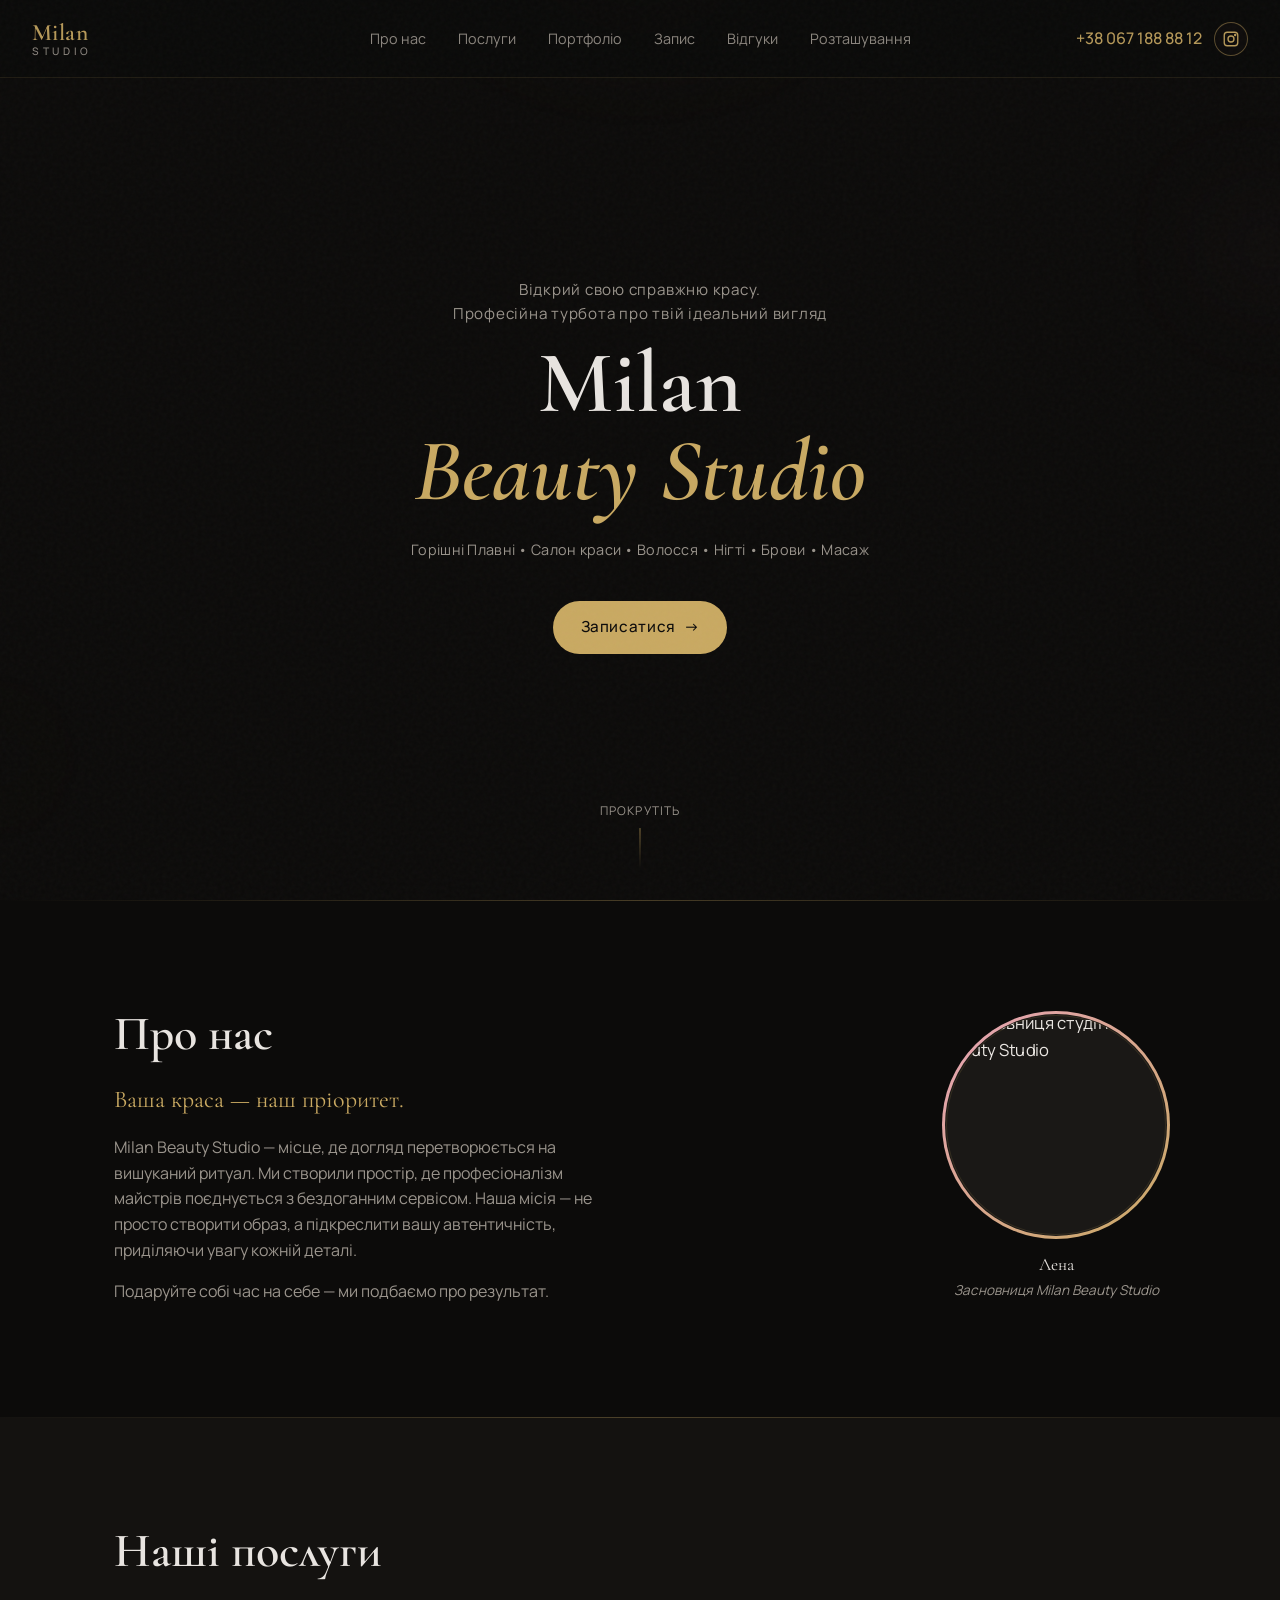
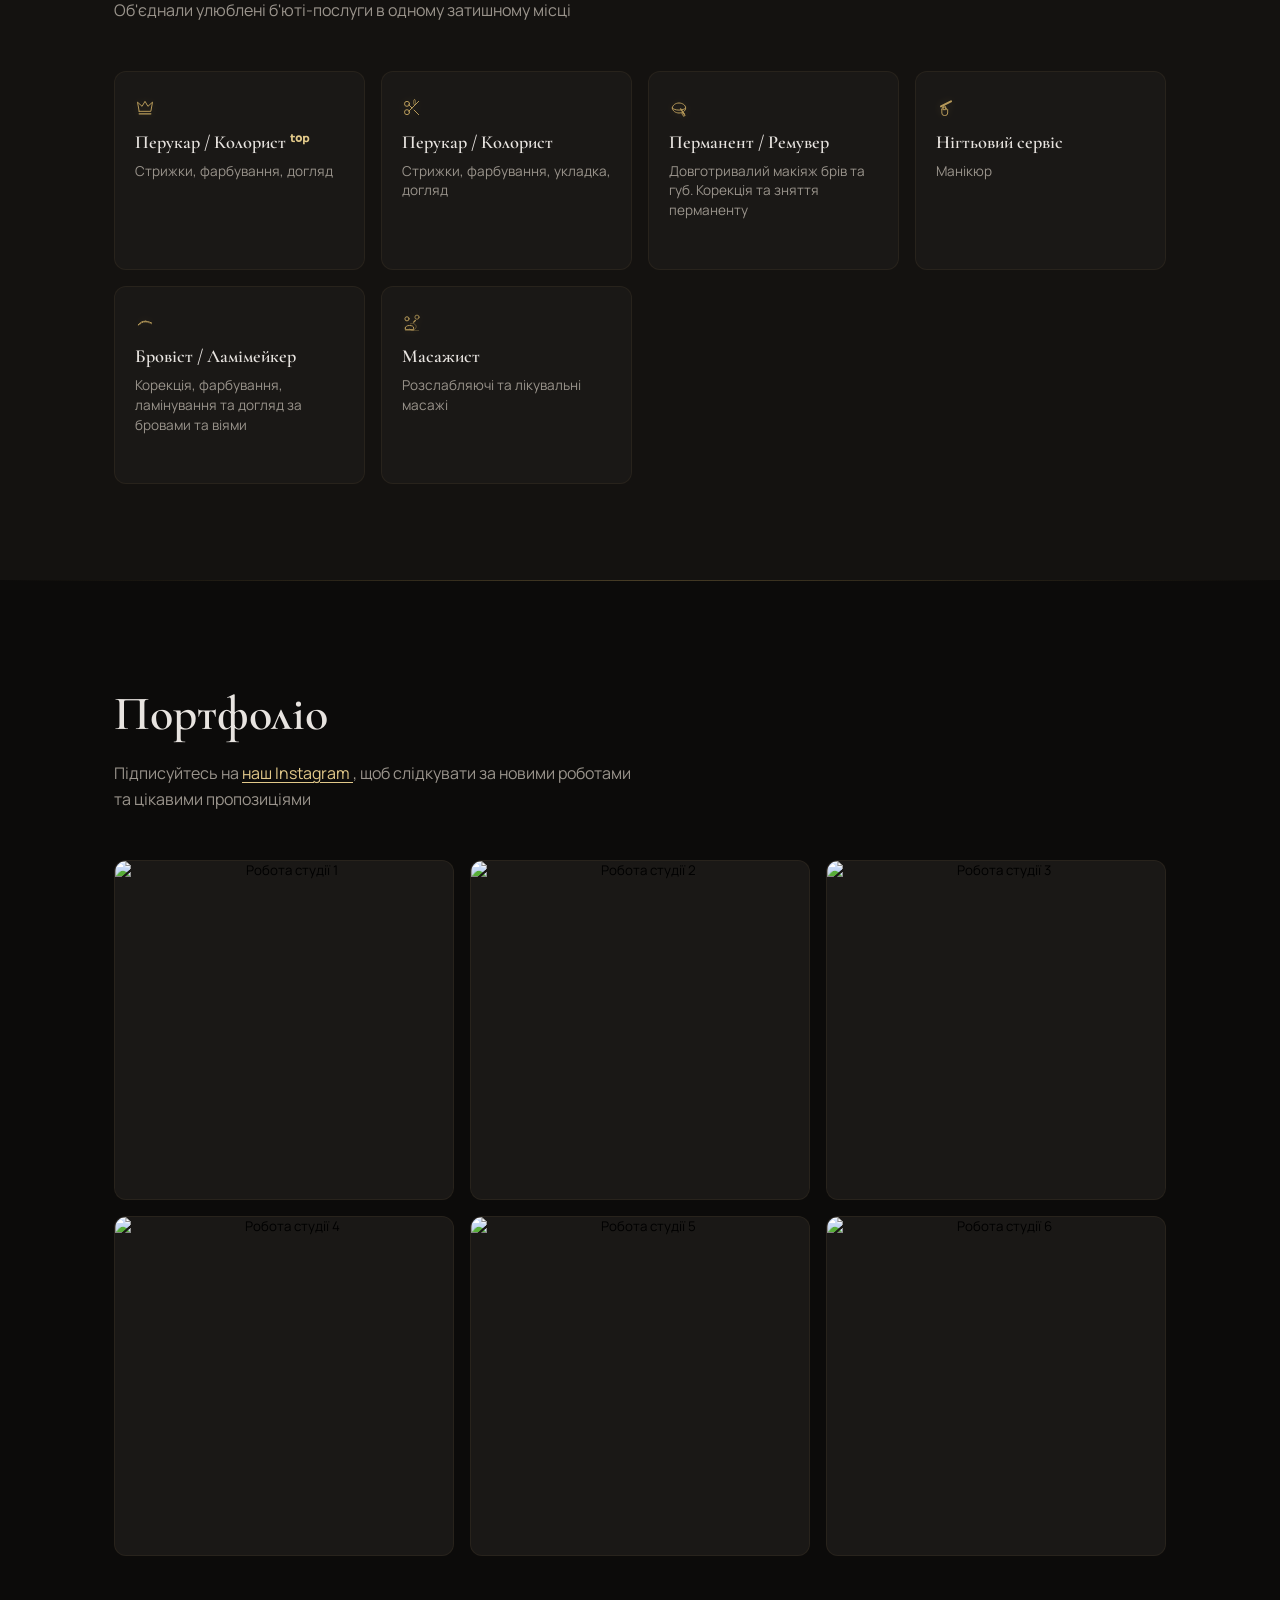
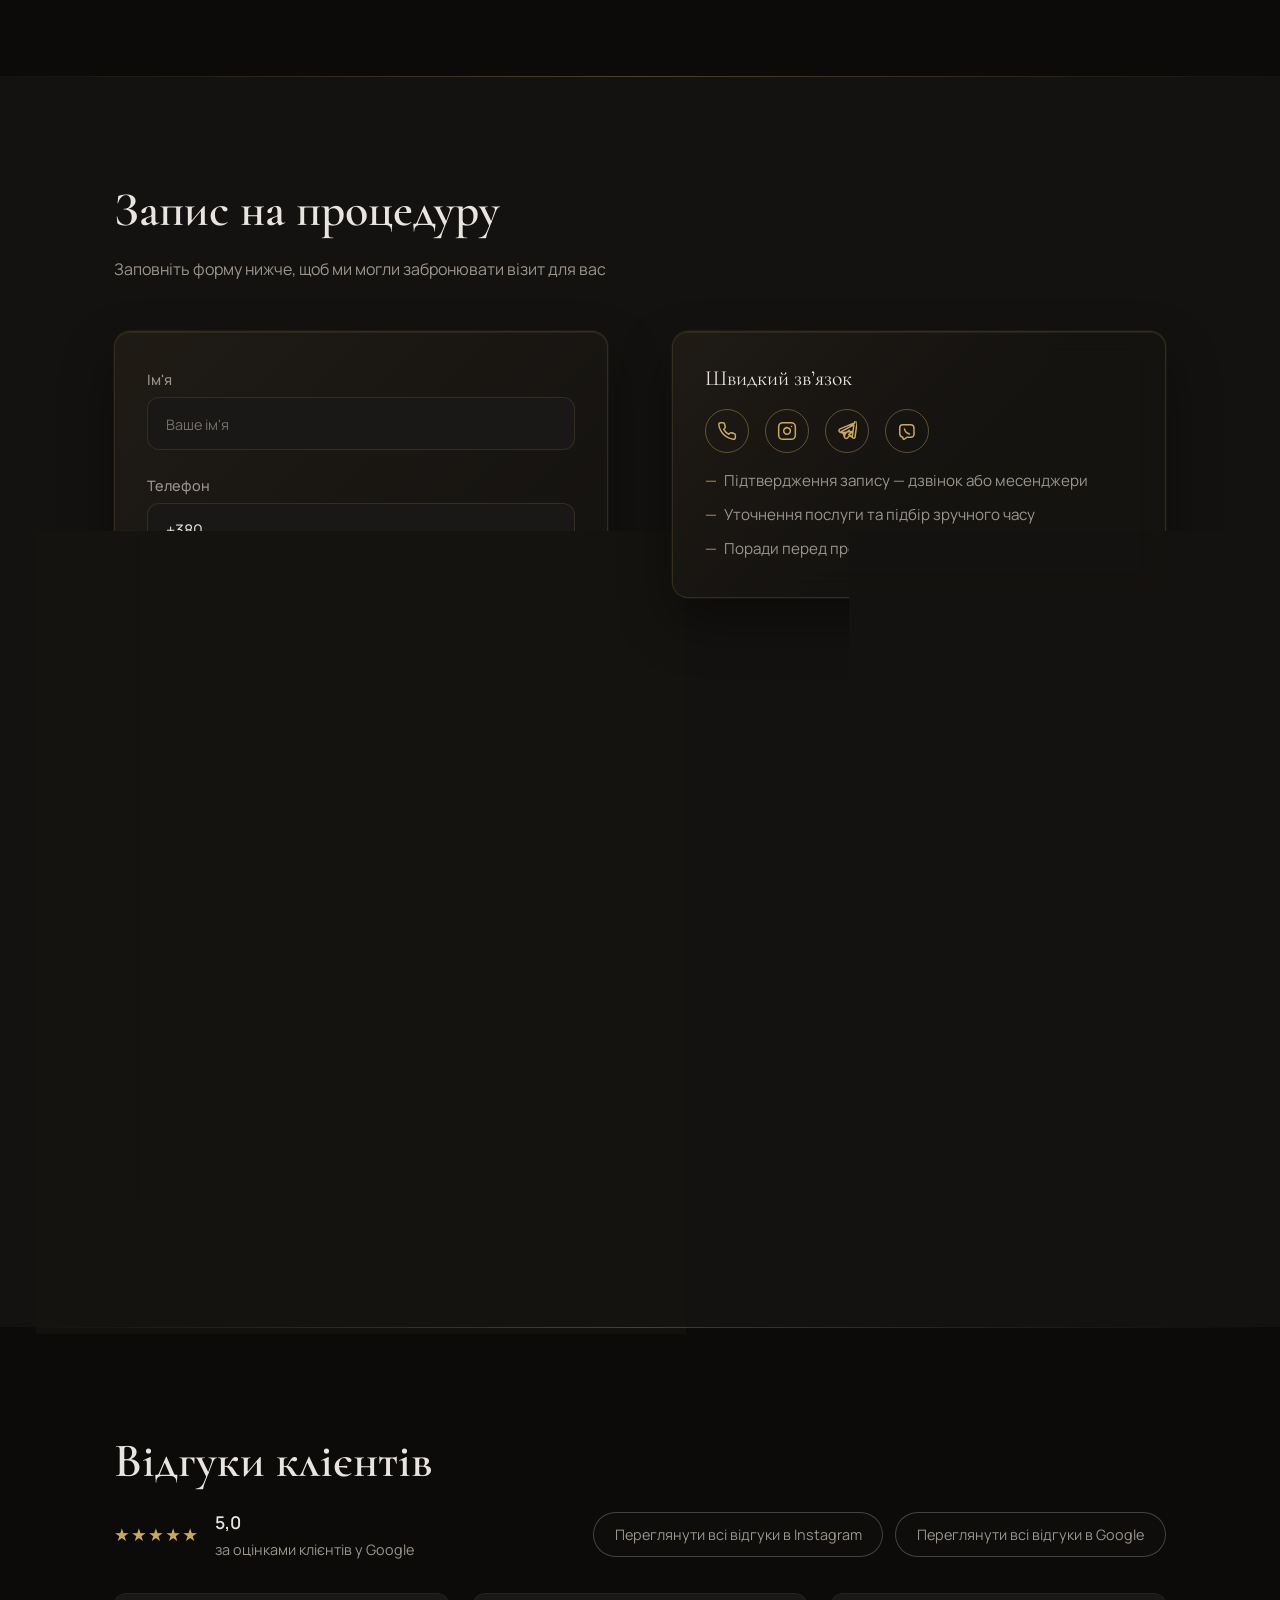
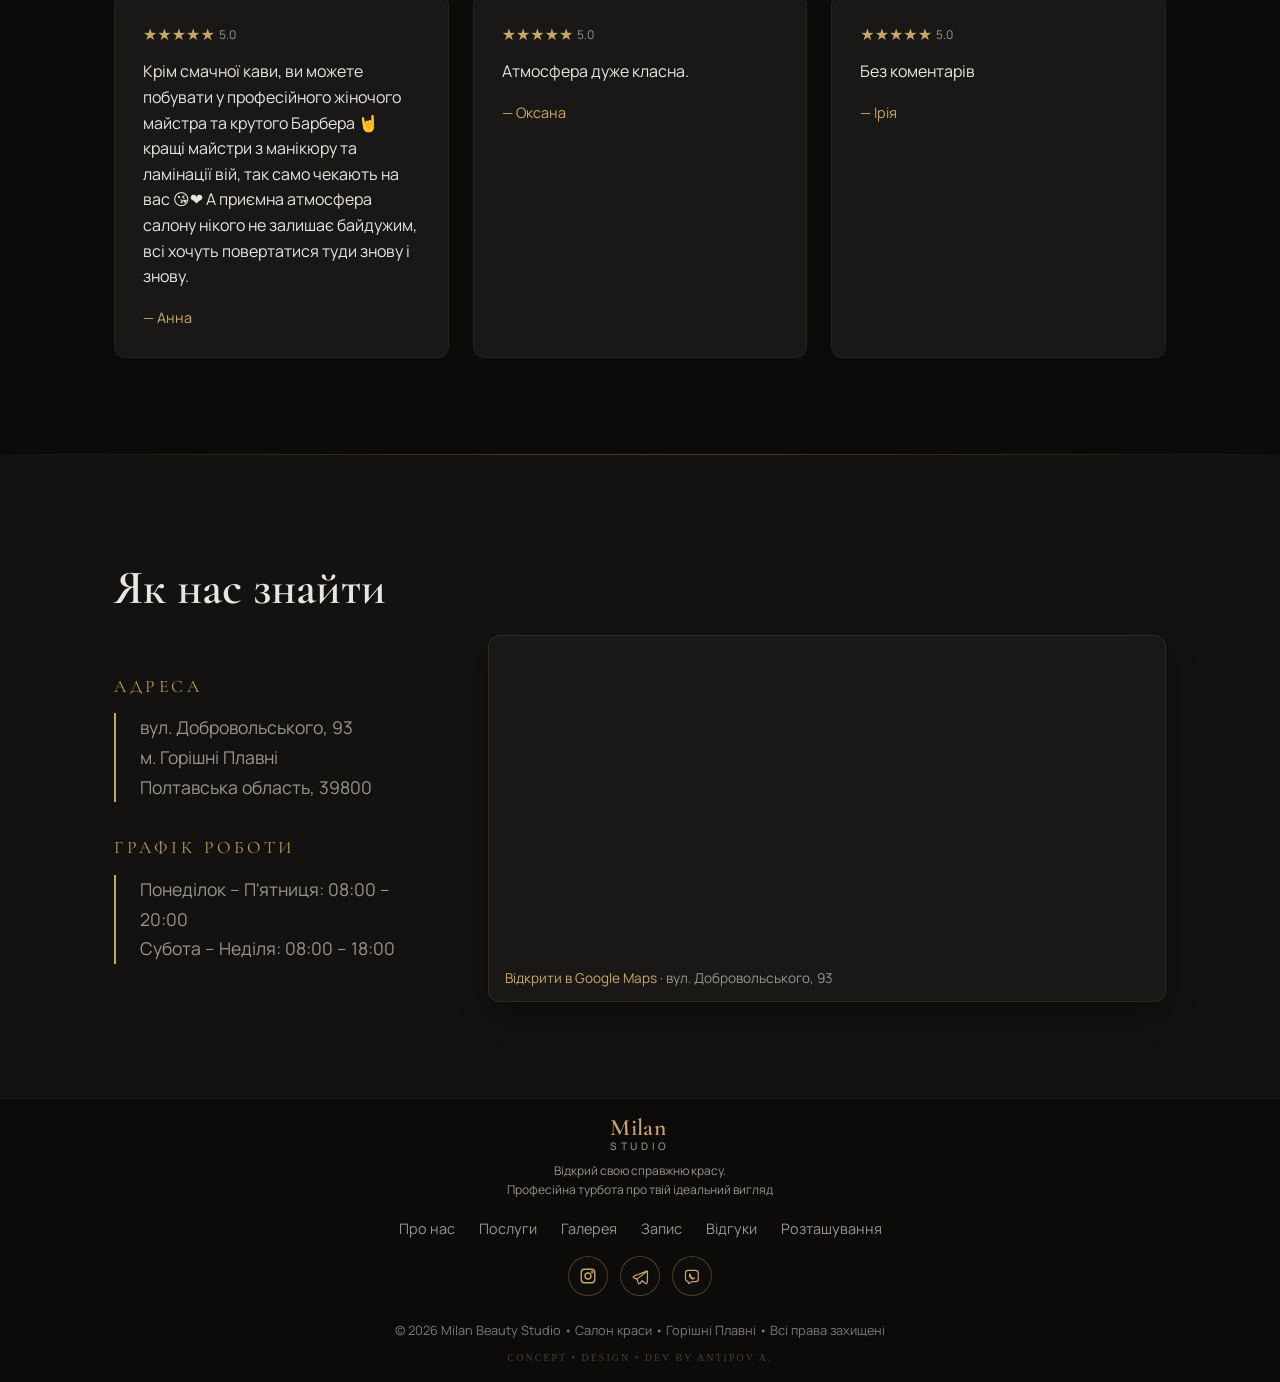
==== commit eb5fd6c6: "Add files via upload" ====
--- a/index.html
+++ b/index.html
@@ -556,7 +556,7 @@
                   <textarea
                     id="comment"
                     name="comment"
-                    placeholder="Деталі, побажання"
+                    placeholder="Майстер, деталі, побажання"
                     rows="3"
                   ></textarea>
                 </div>
@@ -1087,6 +1087,7 @@
         "priceRange": "$$"
       }
     </script>
+    <script src="https://cdn.jsdelivr.net/npm/@supabase/supabase-js@2/dist/umd/supabase.min.js"></script>
     <script src="supabase-client.js"></script>
     <script src="script.js"></script>
   </body>
